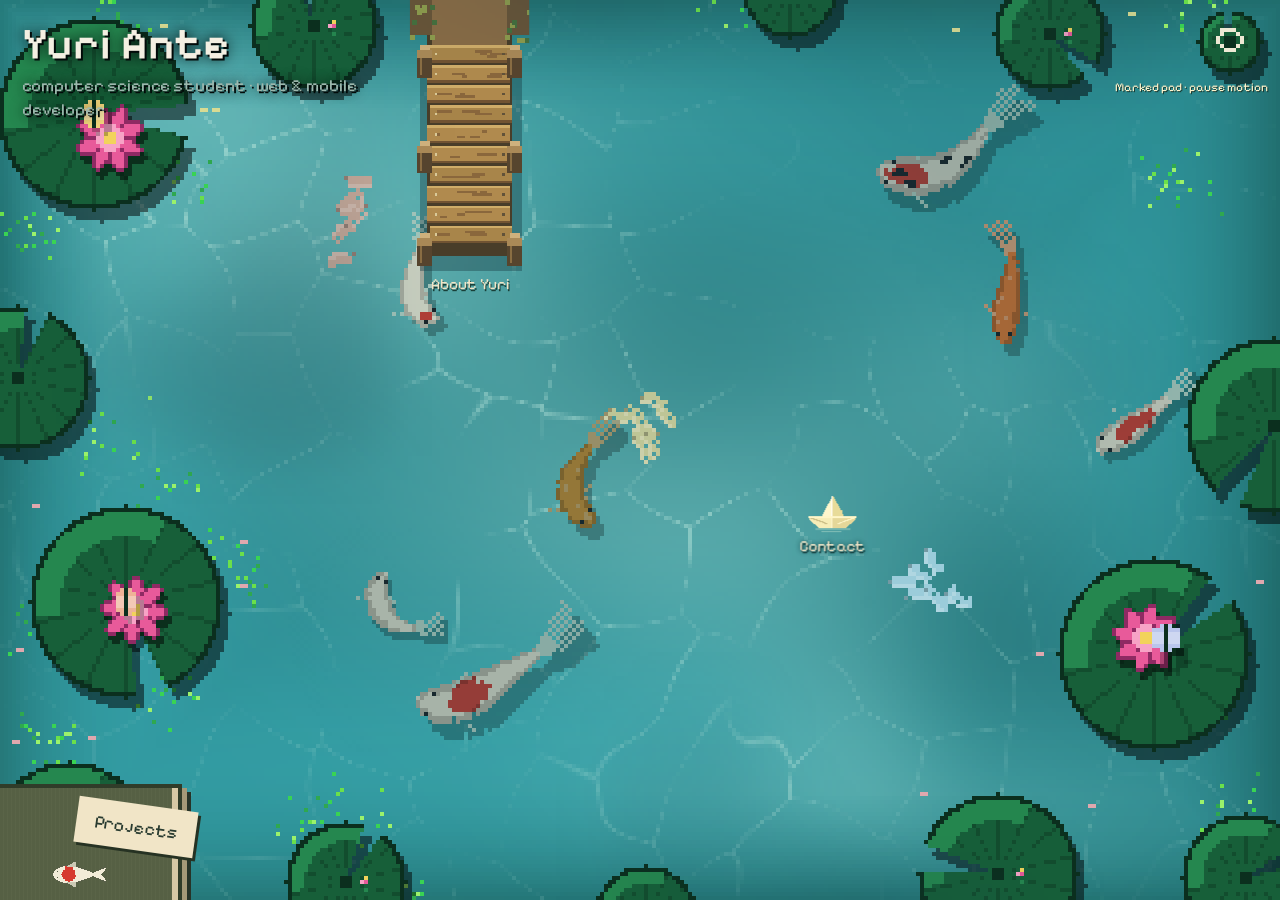
==== koi-portfolio.html @ 3d047efa "Publish koi pond portfolio with public resume" ====
<!doctype html>
<html lang="en">
  <head>
    <meta charset="utf-8" />
    <meta name="viewport" content="width=device-width, initial-scale=1, viewport-fit=cover" />
    <title>Yuri Ante · Portfolio</title>
    <link rel="preconnect" href="https://fonts.googleapis.com" />
    <link rel="preconnect" href="https://fonts.gstatic.com" crossorigin />
    <link
      href="https://fonts.googleapis.com/css2?family=Pixelify+Sans:wght@400;600&display=swap"
      rel="stylesheet"
    />
    <style>
      :root {
        --ink: #f4efe2;
        --dim: #9db8ae;
        --bg: #04100f;
        --panel: #071a19;
        --line: #2a8a78;
        --shadow: #020a09;
        --pix: "Pixelify Sans", "Courier New", monospace;
        --paper: #f1e5c7;
        --paper-edge: #bda77b;
        --paper-ink: #293b30;
        --paper-dim: #59604a;
        --paper-rule: #b6a57f;
        --wood: #67482f;
        --wood-edge: #a17a4a;
        --wood-dark: #302b20;
      }
      * {
        box-sizing: border-box;
      }
      html,
      body {
        height: 100%;
        margin: 0;
        overflow: hidden;
        background: var(--bg);
        color: var(--ink);
        font-family: var(--pix);
      }
      #pond {
        position: fixed;
        left: 0;
        top: 0;
        image-rendering: crisp-edges;
        image-rendering: pixelated;
        touch-action: manipulation;
        cursor: pointer;
      }
      .hdr {
        position: fixed;
        left: 0;
        top: 0;
        pointer-events: none;
        text-shadow:
          2px 2px 0 var(--shadow),
          0 0 14px var(--shadow);
        padding: calc(18px + env(safe-area-inset-top, 0px)) 22px 0
          calc(22px + env(safe-area-inset-left, 0px));
      }
      h1 {
        margin: 0;
        font-size: clamp(26px, 5vw, 44px);
        font-weight: 600;
        letter-spacing: 0.02em;
      }
      .hdr p {
        margin: 4px 0 0;
        color: var(--dim);
        font-size: clamp(13px, 2vw, 17px);
      }
      .hint {
        position: fixed;
        left: 0;
        right: 0;
        bottom: calc(16px + env(safe-area-inset-bottom, 0px));
        text-align: center;
        color: var(--dim);
        font-size: 15px;
        pointer-events: none;
        text-shadow: 2px 2px 0 var(--shadow);
        transition: opacity 1.2s;
      }
      .hint.done {
        opacity: 0.35;
      }
      #tip {
        position: fixed;
        z-index: 3;
        pointer-events: none;
        padding: 5px 9px;
        background: var(--panel);
        border: 2px solid var(--line);
        box-shadow: 3px 3px 0 var(--shadow);
        font-size: 14px;
        white-space: nowrap;
        opacity: 0;
        transition: opacity 0.12s;
      }
      #tip.on {
        opacity: 1;
      }
      #tip small {
        display: block;
        color: var(--dim);
        font-size: 11px;
      }
      .sr {
        position: absolute;
        width: 1px;
        height: 1px;
        overflow: hidden;
        clip: rect(0 0 0 0);
        white-space: nowrap;
        margin: 0;
        padding: 0;
      }
      @media (prefers-reduced-motion: reduce) {
        .hint,
        #tip {
          transition: none;
        }
      }
      /* Project UI stays at native resolution while the pond camera stays pixelated. */
      button,
      select,
      a {
        font: inherit;
      }
      button,
      select {
        min-height: 44px;
        border: 1px solid var(--line);
        border-radius: 0;
        background: var(--panel);
        color: var(--ink);
        padding: 10px 14px;
      }
      button {
        cursor: pointer;
      }
      button:hover {
        background: #12362e;
      }
      :focus-visible {
        outline: 3px solid #f2d35b;
        outline-offset: 4px;
      }
      [hidden] {
        display: none !important;
      }
      /* Pocket notebook: only its cover moves; the readable page remains flat. */
      .project-picker {
        position: fixed;
        inset: 0;
        z-index: 4;
        pointer-events: none;
      }
      .project-picker button,
      .pocket-sheet {
        pointer-events: auto;
      }
      .journal-trigger {
        position: absolute;
        left: -32px;
        bottom: -116px;
        width: 214px;
        height: 232px;
        transform: rotate(-8deg);
        transform-origin: bottom left;
        padding: 0;
        border: 4px solid #303c29;
        background: repeating-linear-gradient(90deg, transparent 0 3px, #d9dab008 3px 4px), #566044;
        color: var(--paper);
        box-shadow:
          inset 14px 0 #394532,
          inset -6px 0 #d6c8a5,
          5px 4px #a59978,
          9px 8px #273328;
        transition: transform 0.18s ease;
      }
      .journal-trigger:hover,
      .journal-trigger:focus-visible {
        background-color: #626d4d;
        transform: rotate(-5deg) translateY(-12px);
      }
      .cover-bookmark {
        position: absolute;
        top: 16px;
        right: -18px;
        background: var(--paper);
        color: var(--paper-ink);
        padding: 12px 18px;
        box-shadow: 3px 3px #263223;
        font-size: 18px;
        transform: rotate(8deg);
      }
      .cover-emblem {
        position: absolute;
        width: 80px;
        height: 48px;
        left: 68px;
        top: 62px;
        image-rendering: pixelated;
      }
      .cover-title {
        position: absolute;
        left: 66px;
        top: 112px;
        font-size: 14px;
        letter-spacing: 0.1em;
        text-align: left;
      }
      .pocket-sheet {
        position: absolute;
        left: 24px;
        bottom: 112px;
        width: min(410px, calc(100vw - 48px));
        max-height: calc(100dvh - 144px);
        display: flex;
        flex-direction: column;
        background: var(--paper);
        color: var(--paper-ink);
        border: 3px solid var(--paper-edge);
        box-shadow:
          4px 0 #cdbb93,
          8px 4px #514d36,
          8px 8px #020a0966;
        transform: translateY(40px);
        opacity: 0;
        transition:
          transform 0.22s ease 0.28s,
          opacity 0.18s ease 0.32s;
        perspective: 1000px;
      }
      .pocket-sheet.is-open {
        transform: translateY(0);
        opacity: 1;
        transition-delay: 0s;
      }
      .pocket-cover {
        position: absolute;
        inset: -3px;
        z-index: 2;
        pointer-events: none;
        transform-origin: left center;
        background: repeating-linear-gradient(90deg, transparent 0 3px, #d9dab008 3px 4px), #566044;
        border: 4px solid #303c29;
        box-shadow: inset 12px 0 #394532;
        transform: rotateY(0);
        opacity: 1;
        transition:
          transform 0.26s ease,
          opacity 0.2s ease;
      }
      .pocket-cover::after {
        content: "POND FIELD NOTES";
        position: absolute;
        top: 36%;
        left: 22%;
        right: 15%;
        text-align: center;
        color: var(--paper);
        font-size: 26px;
        line-height: 1.5;
      }
      .is-open .pocket-cover {
        transform: rotateY(-100deg);
        opacity: 0;
        transition-delay: 0.2s;
      }
      .notebook-page {
        display: flex;
        flex-direction: column;
        min-height: 0;
        opacity: 0;
        transition: opacity 0.12s ease;
      }
      .is-open .notebook-page {
        opacity: 1;
        transition-delay: 0.3s;
      }
      .notebook-heading {
        padding: 16px 18px 12px 28px;
        border-bottom: 1px solid var(--paper-rule);
        display: flex;
        align-items: center;
        justify-content: space-between;
        gap: 12px;
      }
      .notebook-heading h2 {
        font-size: 24px;
        font-weight: 400;
        margin: 0;
      }
      .notebook-heading small {
        display: block;
        font-size: 12px;
        color: var(--paper-dim);
        margin-bottom: 4px;
        letter-spacing: 0.08em;
      }
      .notebook-heading button {
        min-height: 44px;
        background: transparent;
        color: var(--paper-ink);
        border: 1px solid var(--paper-rule);
        padding: 8px;
        font-size: 14px;
      }
      .notebook-heading button:hover {
        background: #dfd0ac;
      }
      .notebook-entries {
        overflow: auto;
        overscroll-behavior: contain;
        min-height: 0;
        padding: 8px 14px 8px 24px;
        background:
          linear-gradient(90deg, transparent 16px, #ab7d6855 16px 17px, transparent 17px),
          repeating-linear-gradient(0deg, transparent 0 27px, #b6a57f33 27px 28px);
        scrollbar-color: var(--paper-edge) var(--paper);
      }
      .index-choice {
        display: flex;
        width: 100%;
        align-items: center;
        gap: 8px;
        min-height: 52px;
        padding: 8px 4px;
        text-align: left;
        border: 0;
        border-bottom: 1px solid #b6a57f88;
        background: transparent;
        color: var(--paper-ink);
        font-size: 17px;
      }
      .index-choice:hover,
      .index-choice[aria-current="true"] {
        background: #dfd0ac;
      }
      .pocket-sheet :focus-visible {
        outline: 3px solid #295e50;
        outline-offset: -3px;
      }
      .index-number {
        font-size: 12px;
        color: var(--paper-dim);
      }
      .index-choice canvas {
        width: 48px;
        height: 29px;
        image-rendering: pixelated;
        flex-shrink: 0;
      }
      .field-note {
        margin: 0;
        padding: 12px 18px 12px 28px;
        border-top: 1px solid var(--paper-rule);
        font-size: 13px;
        line-height: 1.4;
        color: var(--paper-dim);
      }
      .motion-control {
        position: fixed;
        z-index: 4;
        right: 28px;
        top: 24px;
        display: flex;
        align-items: center;
        gap: 10px;
        padding: 10px 12px;
        color: #fff1cf;
        border: 3px solid var(--wood-dark);
        font-size: 15px;
        background:
          repeating-linear-gradient(
            0deg,
            transparent 0 7px,
            #3b2e2428 7px 9px,
            transparent 9px 17px
          ),
          var(--wood);
        box-shadow:
          inset 0 2px var(--wood-edge),
          4px 0 var(--wood-dark),
          -4px 0 var(--wood-dark),
          0 4px var(--wood-dark);
        text-shadow: 1px 2px var(--wood-dark);
      }
      .motion-control:hover {
        background-color: #735237;
        border-color: var(--wood-edge);
      }
      .motion-control span {
        white-space: nowrap;
        flex-shrink: 0;
      }
      .motion-state {
        background: var(--paper);
        color: var(--paper-ink);
        padding: 3px 6px;
        font-size: 12px;
        text-shadow: none;
        min-width: 28px;
      }
      .water-mark {
        position: relative;
        width: 24px;
        height: 16px;
        border: 2px solid currentColor;
        clip-path: polygon(
          0 25%,
          16% 25%,
          16% 0,
          84% 0,
          84% 25%,
          100% 25%,
          100% 75%,
          84% 75%,
          84% 100%,
          16% 100%,
          16% 75%,
          0 75%
        );
      }
      .water-mark::after {
        content: "";
        position: absolute;
        inset: 4px;
        border-top: 2px solid currentColor;
      }
      .motion-control[aria-pressed="true"] .water-mark {
        height: 2px;
        border: 0;
        background: currentColor;
        clip-path: none;
      }
      body.calm .journal-trigger,
      body.calm .pocket-sheet,
      body.calm .pocket-cover,
      body.calm .notebook-page {
        transition: none;
      }
      body.calm .journal-trigger:hover,
      body.calm .journal-trigger:focus-visible {
        transform: rotate(-8deg);
      }
      .project-view {
        position: fixed;
        inset: 0;
        z-index: 5;
        pointer-events: none;
      }
      .project-view button,
      .project-view a,
      .project-card {
        pointer-events: auto;
      }
      .back-button {
        position: absolute;
        left: 24px;
        top: 24px;
        padding: 10px 18px;
        color: #fff1cf;
        border: 3px solid var(--wood-dark);
        background:
          repeating-linear-gradient(
            0deg,
            transparent 0 7px,
            #3b2e241f 7px 9px,
            transparent 9px 17px
          ),
          var(--wood);
        box-shadow:
          inset 0 2px var(--wood-edge),
          inset 0 -3px #493421,
          4px 0 var(--wood-dark),
          -4px 0 var(--wood-dark),
          0 4px var(--wood-dark);
        text-shadow: 1px 2px #30251c;
      }
      .back-button:hover {
        background-color: #735237;
        border-color: var(--wood-edge);
        box-shadow:
          inset 0 2px #c29b67,
          inset 0 -3px #493421,
          4px 0 var(--wood-dark),
          -4px 0 var(--wood-dark),
          0 4px var(--wood-dark);
      }
      .back-arrow {
        display: inline-block;
        width: 14px;
        height: 12px;
        margin-right: 10px;
        background: currentColor;
        clip-path: polygon(0 50%, 40% 0, 40% 32%, 100% 32%, 100% 68%, 40% 68%, 40% 100%);
        vertical-align: -1px;
      }
      .focus-caption {
        position: absolute;
        left: 6%;
        bottom: 20%;
        width: 36%;
        text-align: center;
        text-shadow: 2px 2px var(--shadow);
      }
      .eyebrow {
        color: var(--dim);
        font: 14px/1.5 var(--pix);
        letter-spacing: 0.08em;
        text-transform: uppercase;
        margin: 0 0 12px;
      }
      .focus-caption p {
        font-size: 20px;
        margin: 8px 0;
      }
      .project-card {
        position: absolute;
        right: 28px;
        top: 88px;
        bottom: 28px;
        width: min(480px, 46vw);
        display: flex;
        flex-direction: column;
        color: var(--paper-ink);
        background:
          repeating-linear-gradient(0deg, transparent 0 5px, #8c754c06 5px 6px), var(--paper);
        border: 0;
        box-shadow:
          4px 0 var(--paper-edge),
          -4px 0 var(--paper-edge),
          0 -4px var(--paper-edge),
          0 4px var(--paper-edge),
          8px 4px #544b36,
          4px 8px #544b36,
          10px 10px #020a0966;
        animation: reveal 0.3s ease-out;
      }
      .project-card::before {
        content: "";
        position: absolute;
        pointer-events: none;
        top: 0;
        bottom: 0;
        left: 14px;
        width: 1px;
        background: #aa806955;
      }
      .project-card::after {
        content: "";
        position: absolute;
        pointer-events: none;
        top: 20px;
        bottom: 20px;
        left: 4px;
        width: 4px;
        background: repeating-linear-gradient(
          0deg,
          transparent 0 24px,
          #9d8a653f 24px 28px,
          transparent 28px 32px
        );
      }
      .card-scroll {
        overflow: auto;
        overscroll-behavior: contain;
        padding: 24px 28px 28px 32px;
        flex: 1;
        min-height: 0;
        scrollbar-color: var(--paper-edge) var(--paper);
      }
      .journal-header {
        display: flex;
        align-items: center;
        justify-content: space-between;
        gap: 12px;
        padding-bottom: 16px;
        margin-bottom: 24px;
        border-bottom: 2px solid var(--paper-rule);
      }
      .journal-brand {
        display: flex;
        align-items: center;
        gap: 12px;
      }
      .journal-brand span {
        font-size: 14px;
        line-height: 1.2;
        letter-spacing: 0.06em;
        text-transform: uppercase;
      }
      #koi-emblem {
        width: 80px;
        height: 48px;
        image-rendering: pixelated;
        flex-shrink: 0;
      }
      .entry-tab {
        background: var(--paper-ink);
        color: var(--paper);
        padding: 8px;
        font-size: 13px;
        white-space: nowrap;
        box-shadow: 3px 3px var(--paper-edge);
      }
      .project-card .eyebrow {
        color: var(--paper-dim);
        font-size: 13px;
        letter-spacing: 0.05em;
      }
      .project-card h2 {
        font-size: clamp(28px, 3vw, 36px);
        line-height: 1.1;
        font-weight: 600;
        margin: 0 0 16px;
        overflow-wrap: anywhere;
      }
      .project-card .summary,
      .project-card dl,
      .project-card .detail,
      .project-card .project-links {
        font: 18px/1.65 var(--pix);
        font-weight: 400;
      }
      .project-card :focus-visible {
        outline: 3px solid #295e50;
        outline-offset: 3px;
      }
      .summary {
        margin: 0 0 20px;
      }
      .project-card dl {
        margin: 24px 0;
        display: grid;
        gap: 16px;
      }
      .project-card dt {
        font-size: 13px;
        letter-spacing: 0.08em;
        text-transform: uppercase;
        color: var(--paper-dim);
      }
      .project-card dd {
        margin: 3px 0 0;
      }
      .detail {
        padding-top: 20px;
        border-top: 1px solid var(--paper-rule);
        margin: 0;
      }
      .screenshot-placeholder {
        position: relative;
        aspect-ratio: 16/9;
        display: grid;
        place-content: center;
        text-align: center;
        border: 8px solid #fff8e6;
        outline: 1px solid #c6b58d;
        background: #ded5bb;
        color: var(--paper-dim);
        gap: 8px;
        padding: 16px;
        box-shadow: 3px 4px #b4a17a55;
      }
      .screenshot-placeholder span {
        font-size: 20px;
        color: var(--paper-ink);
      }
      .screenshot-placeholder small {
        font: 14px/1.5 var(--pix);
      }
      .photo-corner {
        position: absolute;
        width: 16px;
        height: 16px;
        border: 0 solid #89724c;
        pointer-events: none;
      }
      .photo-corner:nth-of-type(1) {
        top: -10px;
        left: -10px;
        border-top-width: 5px;
        border-left-width: 5px;
      }
      .photo-corner:nth-of-type(2) {
        top: -10px;
        right: -10px;
        border-top-width: 5px;
        border-right-width: 5px;
      }
      .photo-corner:nth-of-type(3) {
        bottom: -10px;
        left: -10px;
        border-bottom-width: 5px;
        border-left-width: 5px;
      }
      .photo-corner:nth-of-type(4) {
        bottom: -10px;
        right: -10px;
        border-bottom-width: 5px;
        border-right-width: 5px;
      }
      .project-links {
        display: flex;
        gap: 16px;
        margin-top: 20px;
      }
      .project-links a {
        color: var(--paper-ink);
        text-underline-offset: 4px;
      }
      .project-navigation {
        padding: 12px 20px 12px 28px;
        border-top: 1px solid var(--paper-rule);
        display: flex;
        align-items: center;
        justify-content: space-between;
        gap: 8px;
        background: #e9dab7;
      }
      .project-navigation button {
        position: relative;
        color: var(--paper-ink);
        background: transparent;
        border: 0;
        border-bottom: 2px solid var(--paper-rule);
        padding: 10px 8px;
        font-size: 16px;
      }
      .project-navigation button:hover {
        background: #dbc79d;
        border-color: var(--paper-ink);
      }
      #previous::before,
      #next::after {
        content: "";
        display: inline-block;
        border: 5px solid transparent;
        vertical-align: 0;
      }
      #previous::before {
        border-right-color: currentColor;
        margin-right: 8px;
        border-left: 0;
      }
      #next::after {
        border-left-color: currentColor;
        margin-left: 8px;
        border-right: 0;
      }
      .project-count {
        color: var(--paper-dim);
        font-size: 14px;
        white-space: nowrap;
      }
      body.project-open .hdr,
      body.project-open .hint,
      body.project-open .project-picker {
        visibility: hidden;
      }
      @keyframes reveal {
        from {
          opacity: 0;
          transform: translateY(8px);
        }
        to {
          opacity: 1;
          transform: translateY(0);
        }
      }
      body.calm .project-card {
        animation: none;
      }
      body.calm .hint,
      body.calm #tip {
        transition: none;
      }
      @media (max-width: 700px) {
        .hdr {
          padding: 20px 16px;
        }
        .hdr p {
          max-width: 230px;
          line-height: 1.4;
        }
        .journal-trigger {
          left: -32px;
          bottom: -126px;
          width: 188px;
          height: 220px;
        }
        .cover-bookmark {
          font-size: 16px;
          padding: 10px 14px;
        }
        .cover-emblem {
          left: 62px;
          top: 62px;
          width: 64px;
          height: 38px;
        }
        .pocket-sheet {
          left: 16px;
          bottom: calc(108px + env(safe-area-inset-bottom));
          width: calc(100vw - 32px);
          max-height: calc(100dvh - 184px - env(safe-area-inset-bottom));
        }
        .notebook-heading {
          padding: 12px 12px 10px 24px;
        }
        .notebook-heading h2 {
          font-size: 20px;
        }
        .notebook-heading small {
          font-size: 10px;
          letter-spacing: 0.04em;
        }
        .notebook-heading button {
          font-size: 12px;
          padding: 6px;
          white-space: nowrap;
        }
        .notebook-entries {
          padding: 6px 10px 6px 22px;
        }
        .index-choice {
          font-size: 15px;
          gap: 6px;
          min-height: 50px;
        }
        .index-choice canvas {
          width: 40px;
          height: 24px;
        }
        .field-note {
          padding: 10px 14px 10px 24px;
          font-size: 12px;
        }
        .motion-control {
          right: 16px;
          top: 106px;
          font-size: 12px;
          padding: 6px;
          gap: 6px;
          min-height: 44px;
        }
        .water-mark {
          width: 18px;
          height: 12px;
        }
        .motion-state {
          font-size: 11px;
          padding: 3px;
        }
        body.project-open .motion-control {
          top: 12px;
        }
        body.index-open .motion-control {
          top: 12px;
        }
        body.index-open .hdr {
          visibility: hidden;
        }
        .back-button {
          left: 16px;
          top: 12px;
          font-size: 14px;
          padding: 8px;
        }
        .back-arrow {
          width: 10px;
          margin-right: 6px;
        }
        .project-card {
          left: 16px;
          right: 16px;
          top: clamp(180px, 34dvh, 280px);
          bottom: 16px;
          width: auto;
        }
        .card-scroll {
          padding: 20px 20px 24px 28px;
        }
        .project-card h2 {
          font-size: 28px;
        }
        .project-card .summary,
        .project-card dl,
        .project-card .detail,
        .project-card .project-links {
          font-size: 17px;
        }
        .journal-header {
          gap: 8px;
          margin-bottom: 20px;
          padding-bottom: 12px;
        }
        .journal-brand {
          gap: 8px;
        }
        .journal-brand span {
          font-size: 12px;
        }
        #koi-emblem {
          width: 56px;
          height: 34px;
        }
        .entry-tab {
          font-size: 12px;
          padding: 6px;
        }
        .focus-caption {
          display: none;
        }
        .project-navigation {
          padding: 10px 12px 10px 20px;
        }
        .project-navigation button {
          font-size: 14px;
        }
      }
      @media (prefers-reduced-motion: reduce) {
        .project-card {
          animation: none;
        }
        .journal-trigger,
        .pocket-sheet,
        .pocket-cover,
        .notebook-page {
          transition: none;
        }
        .journal-trigger:hover,
        .journal-trigger:focus-visible {
          transform: rotate(-8deg);
        }
      }
      /* Unified journal and its bounded lily-pad switch. */
      .journal-trigger,
      .journal-trigger:hover,
      .journal-trigger:focus-visible,
      body.calm .journal-trigger:hover,
      body.calm .journal-trigger:focus-visible {
        transform: none;
      }
      .journal-trigger:hover,
      .journal-trigger:focus-visible {
        translate: 0 0;
      }
      body.book-visible .journal-trigger {
        visibility: hidden;
        translate: 0 0;
      }
      body.project-open .project-picker {
        visibility: visible;
      }
      #book {
        position: absolute;
        right: 24px;
        top: 104px;
        bottom: 24px;
        width: min(510px, 48vw);
        display: flex;
        flex-direction: column;
        pointer-events: auto;
        transform-origin: top left;
        background: var(--paper);
        color: var(--paper-ink);
        border: 3px solid var(--paper-edge);
        box-shadow:
          5px 4px #a59978,
          9px 8px #273328;
        isolation: isolate;
      }
      #book-cover {
        position: absolute;
        inset: -3px;
        z-index: 5;
        pointer-events: none;
        transform-origin: left;
        background: repeating-linear-gradient(90deg, transparent 0 3px, #d9dab008 3px 4px), #566044;
        border: 4px solid #303c29;
        box-shadow:
          inset 14px 0 #394532,
          inset -6px 0 #d6c8a5;
        backface-visibility: hidden;
      }
      #book-cover > span:last-child {
        position: absolute;
        top: 48%;
        left: 30%;
        font-size: 24px;
        letter-spacing: 0.08em;
        color: var(--paper);
      }
      #moving-emblem {
        position: absolute;
        top: 26%;
        left: 30%;
        width: 40%;
        height: auto;
        image-rendering: pixelated;
      }
      .book-heading {
        flex: 0 0 88px;
        min-height: 88px;
        padding: 12px 16px 8px 24px;
        display: flex;
        justify-content: space-between;
        align-items: center;
        gap: 12px;
        border-bottom: 1px solid var(--paper-rule);
      }
      .book-heading > div {
        min-width: 0;
      }
      .book-heading h2 {
        font-size: 24px;
        line-height: 1.1;
        margin: 0;
        overflow-wrap: anywhere;
        font-weight: 400;
      }
      .book-heading p {
        font-size: 12px;
        color: var(--paper-dim);
        margin: 0;
      }
      .book-label {
        display: flex;
        align-items: center;
        gap: 6px;
        margin-bottom: 4px;
        min-height: 20px;
      }
      #page-emblem {
        width: 32px;
        height: 20px;
        image-rendering: pixelated;
        flex-shrink: 0;
      }
      #page-leaf {
        position: absolute;
        right: 0;
        top: 90px;
        bottom: 86px;
        width: 40px;
        background: linear-gradient(90deg, #e9dab7, #fff8e6);
        opacity: 0;
        pointer-events: none;
        transform-origin: right;
        z-index: 2;
      }
      #book button {
        color: var(--paper-ink);
        background: transparent;
        border-color: var(--paper-rule);
      }
      #book button:hover {
        background: #dfd0ac;
      }
      #book button:disabled {
        opacity: 0.4;
        cursor: default;
      }
      #book :focus-visible {
        outline: 3px solid #295e50;
        outline-offset: -3px;
      }
      #close-journal {
        font-size: 13px;
        padding: 6px;
        flex-shrink: 0;
        max-width: 76px;
      }
      #page-body,
      #measure-page {
        font: 18px/1.5 var(--pix);
        padding: 12px 20px 0 24px;
        overflow: hidden;
        background:
          linear-gradient(90deg, transparent 14px, #ab7d6855 14px 15px, transparent 15px),
          repeating-linear-gradient(0deg, transparent 0 26px, #b6a57f22 26px 27px);
      }
      #page-body {
        flex: 1;
        min-height: 0;
      }
      #measure-page {
        position: absolute;
        visibility: hidden;
        pointer-events: none;
        left: 0;
        top: 0;
        box-sizing: border-box;
      }
      .page-paragraph {
        margin: 0 0 12px;
        overflow-wrap: anywhere;
      }
      .page-photo {
        margin: 0 0 12px;
        border: 6px solid #fff8e6;
        outline: 1px solid var(--paper-edge);
        display: flex;
        flex-direction: column;
        align-items: center;
        justify-content: center;
        gap: 6px;
        text-align: center;
        background: #ded5bb;
        font-size: 17px;
      }
      /* Screenshots retain their original aspect ratio and smooth image rendering. */
      .page-photo {
        position: relative;
        padding: 8px;
      }
      .page-photo::before,
      .page-photo::after {
        content: "";
        position: absolute;
        width: 14px;
        height: 14px;
        border: solid #bca779;
        pointer-events: none;
      }
      .page-photo::before {
        left: -6px;
        top: -6px;
        border-width: 4px 0 0 4px;
      }
      .page-photo::after {
        right: -6px;
        bottom: -6px;
        border-width: 0 4px 4px 0;
      }
      .page-photo img {
        display: block;
        width: 100%;
        height: auto;
        image-rendering: auto;
      }
      .page-photo p {
        margin: 4px 0;
        font-size: 16px;
      }
      #page-body > .paper-link {
        margin-bottom: 14px;
      }
      .page-photo small {
        font-size: 13px;
      }
      #page-body .index-choice,
      #measure-page .index-choice {
        font-size: 17px;
        min-height: 48px;
        margin: 0;
        padding: 6px 0;
        line-height: 1.25;
      }
      .book-footer {
        flex-shrink: 0;
        padding: 6px 14px 8px 22px;
        border-top: 1px solid var(--paper-rule);
        background: #e9dab7;
        font-size: 13px;
      }
      .book-tools {
        display: flex;
        align-items: center;
        justify-content: space-between;
      }
      .book-footer nav {
        display: flex;
        justify-content: space-between;
        gap: 8px;
      }
      .book-footer button {
        font-size: 14px;
        padding: 6px 8px;
        min-height: 44px;
        border: 0;
      }
      .book-tools button {
        min-height: 32px;
      }
      .motion-control {
        width: 146px;
        height: 78px;
        right: 24px;
        top: 12px;
        border: 0;
        box-shadow: none;
        background: none !important;
        text-shadow: none;
        color: #fff4d4;
        display: flex;
        flex-wrap: wrap;
        align-content: center;
        justify-content: center;
        gap: 4px 8px;
        animation: pad-drift 12s ease-in-out infinite;
        isolation: isolate;
      }
      .motion-control::before {
        content: "";
        position: absolute;
        inset: 0;
        z-index: -1;
        background:
          repeating-conic-gradient(
            from 10deg at 50% 60%,
            #23472d 0deg 2deg,
            transparent 2deg 48deg
          ),
          #386344;
        box-shadow: inset 0 -8px #203f29;
        clip-path: polygon(
          8% 20%,
          22% 8%,
          44% 0,
          70% 5%,
          86% 18%,
          65% 44%,
          96% 33%,
          100% 58%,
          89% 82%,
          64% 100%,
          30% 94%,
          8% 75%,
          0 48%
        );
      }
      .motion-control:hover::before {
        background-color: #416e4b;
      }
      .motion-control:hover,
      .motion-control:focus-within,
      .motion-control:active,
      .motion-control.held {
        animation-play-state: paused;
      }
      .motion-control .water-mark {
        display: none;
      }
      .motion-state {
        background: #f1e5c7;
      }
      @keyframes pad-drift {
        0%,
        100% {
          transform: translate(0, 0) rotate(-2deg);
        }
        50% {
          transform: translate(-6px, 4px) rotate(2deg);
        }
      }
      body.calm .motion-control {
        animation: none;
      }
      @media (max-width: 700px) {
        #book {
          left: 16px;
          right: 16px;
          top: 148px;
          bottom: max(16px, env(safe-area-inset-bottom));
          width: auto;
        }
        .book-heading {
          padding: 8px 10px 8px 20px;
          flex-basis: 88px;
        }
        .book-heading h2 {
          font-size: 23px;
        }
        #page-body,
        #measure-page {
          font-size: 17px;
          padding: 8px 14px 0 20px;
        }
        .book-footer {
          padding: 4px 10px 6px 16px;
        }
        .book-footer button {
          font-size: 13px;
        }
        .motion-control,
        body.project-open .motion-control {
          top: 8px;
          right: 14px;
          width: 132px;
          height: 70px;
        }
        .hdr p {
          max-width: 150px;
        }
        body.book-visible .hdr {
          visibility: hidden;
        }
        @keyframes pad-drift {
          0%,
          100% {
            transform: translate(0, 0);
          }
          50% {
            transform: translate(-3px, 2px);
          }
        }
      }
      @media (max-height: 480px) {
        #book {
          top: 84px;
          bottom: 12px;
          width: min(460px, 58vw);
          left: auto;
          right: 16px;
        }
        .book-heading {
          flex-basis: 66px;
          min-height: 66px;
        }
        .book-heading h2 {
          font-size: 20px;
        }
        .book-footer {
          display: flex;
          align-items: center;
          justify-content: space-between;
          gap: 6px;
          padding: 2px 8px;
        }
        .book-tools {
          gap: 8px;
        }
        .book-footer nav {
          gap: 4px;
        }
        .book-footer button {
          font-size: 12px;
          padding: 4px;
        }
        .book-footer #page-count {
          font-size: 11px;
        }
        #page-body,
        #measure-page {
          padding-top: 4px;
        }
      }
      @media (prefers-reduced-motion: reduce) {
        .motion-control {
          animation: none;
        }
        .journal-trigger:hover,
        .journal-trigger:focus-visible {
          translate: none;
        }
      }
      body.calm .journal-trigger:hover,
      body.calm .journal-trigger:focus-visible {
        translate: none;
      }
      /* Accessible hit target aligned to the canvas pad, with no separate artwork. */
      #page-body {
        overflow-y: auto;
        overscroll-behavior: contain;
        scrollbar-color: #8d9672 #efe3c6;
        padding-bottom: 18px;
      }
      #motion.motion-control,
      body.project-open #motion {
        position: fixed;
        right: auto;
        bottom: auto;
        min-width: 44px;
        min-height: 44px;
        margin: 0;
        padding: 0;
        background: transparent !important;
        border: 0;
        border-radius: 50%;
        box-shadow: none;
        animation: none;
        transform: none;
        z-index: 30;
        overflow: visible;
      }
      #motion::before,
      #motion::after {
        display: none;
      }
      #motion:focus-visible {
        outline: 3px solid #fff3cb;
        outline-offset: 3px;
        box-shadow: 0 0 0 6px #284f3b;
      }
      #motion .pad-label {
        position: absolute;
        right: 0;
        top: 100%;
        white-space: nowrap;
        background: #efe3c6;
        color: #273c2e;
        font: 16px/1.4 var(--pix);
        padding: 3px 7px;
        border: 2px solid #57694b;
        opacity: 0;
        pointer-events: none;
      }
      #motion:hover .pad-label,
      #motion:focus-visible .pad-label {
        opacity: 1;
      }
      #pad-hint {
        position: fixed;
        right: 12px;
        top: 80px;
        font: 12px/1.3 var(--pix);
        color: #fff3cb;
        text-shadow: 1px 1px #183a32;
        pointer-events: none;
        z-index: 5;
      }
      body.book-visible #pad-hint {
        visibility: hidden;
      }
      @media (max-width: 700px) {
        #pad-hint {
          top: 114px;
          font-size: 11px;
        }
      }
      /* Garden objects remain in the foreground; their semantic targets move with them. */
      .garden-object {
        position: fixed;
        z-index: 3;
        padding: 0;
        border: 0;
        background: transparent !important;
        box-shadow: none;
        color: var(--paper);
        text-shadow: 1px 2px #243d34;
      }
      .garden-object:focus-visible {
        outline: 3px solid #fff0ab;
        outline-offset: 5px;
      }
      #about-dock {
        left: 0;
        top: 42%;
        width: 142px;
        height: 104px;
        background: repeating-linear-gradient(0deg, #865d38 0 15px, #493e2c 15px 18px) !important;
        border: 4px solid #483e2b;
        border-left: 0;
        box-shadow: 5px 6px #173e3f88;
      }
      #about-dock::before {
        content: "";
        position: absolute;
        inset: 7px 12px;
        background: repeating-linear-gradient(
          0deg,
          transparent 0 7px,
          #d1ac6922 7px 9px,
          transparent 9px 18px
        );
        border-left: 4px solid #b18e5b;
        border-right: 4px solid #b18e5b;
        pointer-events: none;
      }
      .dock-name {
        position: relative;
        display: block;
        background: #4b4630;
        border: 2px solid #baa471;
        padding: 6px;
        font-size: 18px;
        margin: 0 8px;
      }
      #about-dock:hover .dock-name,
      #about-dock:focus-visible .dock-name {
        background: #666244;
        border-color: #f1d6a0;
      }
      .dock-ribbon {
        position: absolute;
        right: 11px;
        top: -18px;
        width: 10px;
        height: 29px;
        background: #c99d8b;
        clip-path: polygon(0 0, 100% 0, 100% 100%, 50% 80%, 0 100%);
        transform-origin: top;
        animation: ribbon-breeze 5s ease-in-out infinite;
      }
      #about-dock:hover .dock-ribbon,
      #about-dock:focus-visible .dock-ribbon {
        translate: 0 -3px;
      }
      #contact-boat {
        right: 20%;
        bottom: 92px;
        width: 114px;
        height: 88px;
        animation: boat-drift 13s ease-in-out infinite;
      }
      #contact-boat canvas {
        width: 112px;
        height: 64px;
        image-rendering: pixelated;
        display: block;
      }
      .boat-label {
        display: block;
        font-size: 18px;
        margin-top: -3px;
        text-shadow:
          1px 2px #123f40,
          0 0 5px #123f40;
      }
      #contact-boat:hover,
      #contact-boat:focus-within,
      #contact-boat.held {
        animation-play-state: paused;
      }
      body.book-visible .garden-object {
        visibility: hidden;
      }
      @keyframes boat-drift {
        0%,
        100% {
          transform: translate(0, 0) rotate(-2deg);
        }
        50% {
          transform: translate(-8px, -5px) rotate(2deg);
        }
      }
      @keyframes ribbon-breeze {
        0%,
        100% {
          transform: rotate(-8deg);
        }
        50% {
          transform: rotate(9deg);
        }
      }

      #book {
        bottom: max(76px, calc(64px + env(safe-area-inset-bottom)));
      }
      .journal-trigger {
        bottom: -76px;
      }
      .personal-heading {
        font-size: 21px;
        font-weight: 400;
        margin: 24px 0 8px;
        border-bottom: 1px solid var(--paper-rule);
      }
      .personal-meta {
        color: #59604a;
        font-size: 16px;
        margin: 0 0 12px;
      }
      .contact-links {
        display: flex;
        flex-wrap: wrap;
        gap: 12px;
        margin: 20px 0;
      }
      .paper-link {
        display: inline-flex;
        align-items: center;
        min-height: 44px;
        padding: 9px 12px;
        background: #e4d4ad;
        border: 2px solid #a99a72;
        color: #24493c;
        text-decoration: underline;
        text-underline-offset: 3px;
        overflow-wrap: anywhere;
      }
      .resume-note {
        padding: 12px;
        border: 1px solid var(--paper-edge);
        background: #f8edcf;
        margin: 20px 0;
      }
      .resume-note summary {
        cursor: pointer;
        min-height: 44px;
        display: flex;
        align-items: center;
        gap: 12px;
        list-style: none;
      }
      .resume-note summary::before {
        content: "";
        width: 35px;
        height: 24px;
        background: #ddd0aa;
        border: 3px solid #ad9768;
        box-shadow:
          inset 5px 0 #faf1d7,
          inset -5px 0 #faf1d7;
        flex-shrink: 0;
      }
      .resume-note[open] summary::before {
        animation: unroll 0.24s ease-out;
      }
      @keyframes unroll {
        from {
          scale: 0.55 1;
        }
        to {
          scale: 1 1;
        }
      }
      body.calm .garden-object,
      body.calm .dock-ribbon {
        animation-play-state: paused;
      }
      body.calm .resume-note[open] summary::before {
        animation: none;
      }
      @media (max-width: 700px) {
        #about-dock {
          width: 102px;
          height: 82px;
          top: 36%;
        }
        .dock-name {
          font-size: 16px;
          margin: 0 4px;
          padding: 6px 2px;
        }
        #contact-boat {
          right: 20px;
          bottom: 170px;
          width: 98px;
          height: 78px;
        }
        #contact-boat canvas {
          width: 98px;
          height: 56px;
        }
        .boat-label {
          font-size: 17px;
        }
        .journal-trigger {
          bottom: -80px;
        }
        #book {
          bottom: 76px;
        }
      }
      @media (max-height: 480px) {
        #about-dock {
          top: 38%;
          width: 100px;
          height: 70px;
        }
        #contact-boat {
          bottom: 75px;
        }
        #book {
          bottom: 70px;
        }
      }
      @media (prefers-reduced-motion: reduce) {
        .garden-object,
        .dock-ribbon {
          animation-play-state: paused !important;
        }
        .resume-note[open] summary::before {
          animation: none !important;
        }
      }

      .envelope-note {
        width: 68px;
        height: 40px;
        border: 3px solid #ad9d7b;
        background: #e4d4b1;
        position: relative;
        margin: 25px 0 20px;
        box-shadow: 3px 3px #cabd97;
      }
      .envelope-note::before {
        content: "";
        position: absolute;
        left: -3px;
        right: -3px;
        top: -27px;
        height: 28px;
        background: #f8edcf;
        clip-path: polygon(0 100%, 50% 0, 100% 100%);
        transform-origin: bottom;
        animation: envelope-open 0.3s ease-out;
      }
      .envelope-note::after {
        content: "";
        position: absolute;
        inset: 8px 15px 0;
        background: repeating-linear-gradient(0deg, #f7ecd0 0 5px, #b4b291 5px 6px);
      }
      @keyframes envelope-open {
        from {
          transform: scaleY(-1);
        }
        to {
          transform: scaleY(1);
        }
      }
      body.calm .envelope-note::before {
        animation: none;
      }
      @media (prefers-reduced-motion: reduce) {
        .envelope-note::before {
          animation: none;
        }
      }
      /* Shore dock and its independent reading board. */
      .hdr {
        max-width: 30vw;
      }
      .hdr p {
        line-height: 1.4;
      }
      #about-dock {
        left: 32%;
        top: 0;
        width: 96px;
        height: 216px;
        border: 0;
        background: transparent !important;
        box-shadow: none;
      }
      #about-dock::before {
        display: none;
      }
      #dock-art {
        width: 100%;
        height: 100%;
        image-rendering: pixelated;
        display: block;
      }
      #about-dock .dock-name {
        position: absolute;
        left: 50%;
        top: 100%;
        bottom: auto;
        transform: translateX(-50%);
        white-space: nowrap;
        margin: 0;
        padding: 4px 6px;
        border: 0;
        background: transparent;
        font-size: 17px;
        text-shadow: 1px 2px #183f38;
      }
      #about-dock:hover .dock-name,
      #about-dock:focus-visible .dock-name {
        background: transparent;
        color: #fff4be;
      }
      body.book-visible #about-dock {
        visibility: visible;
      }
      #contact-boat {
        left: 0;
        top: 0;
        right: auto !important;
        bottom: auto !important;
        width: 84px;
        height: 82px;
        animation: none !important;
        transform: none;
        will-change: transform;
        transition: none;
      }
      #contact-boat canvas {
        width: 84px;
        height: 66px;
      }
      .boat-label {
        margin-top: -1px;
      }
      body.book-visible #contact-boat {
        visibility: visible;
      }
      #contact-boat[hidden] {
        display: none !important;
      }
      #about-board {
        position: fixed;
        left: calc(32% + 104px);
        right: 24px;
        top: 124px;
        bottom: max(76px, calc(64px + env(safe-area-inset-bottom)));
        z-index: 5;
        display: flex;
        flex-direction: column;
        background: var(--paper);
        color: var(--paper-ink);
        border: 9px solid #795934;
        box-shadow:
          inset 0 0 0 2px #c4ad75,
          4px 5px #34483aaa;
        isolation: isolate;
      }
      #about-board::before {
        content: "";
        position: absolute;
        left: -25px;
        top: 21px;
        width: 18px;
        height: 12px;
        background: #946f43;
        border-block: 3px solid #533f29;
        z-index: -1;
        transform-origin: left;
      }
      #about-board.opening::before {
        animation: board-brace 0.3s ease-out;
      }
      @keyframes board-brace {
        from {
          transform: scaleX(0);
        }
        to {
          transform: scaleX(1);
        }
      }
      #about-board header {
        display: flex;
        align-items: center;
        justify-content: space-between;
        gap: 12px;
        padding: 12px 18px;
        border-bottom: 1px solid #b5a177;
        flex-shrink: 0;
      }
      #about-board header p {
        margin: 0 0 4px;
        font-size: 13px;
        color: #64704e;
      }
      #about-board h2 {
        margin: 0;
        font-size: 28px;
        font-weight: 400;
      }
      #about-back {
        background: #665036;
        border: 2px solid #aa9060;
        color: #fff1d1;
        font-size: 15px;
        min-height: 44px;
        padding: 8px;
      }
      #about-content {
        font: 18px/1.5 var(--pix);
        overflow-y: auto;
        overscroll-behavior: contain;
        padding: 18px;
        min-height: 0;
        flex: 1;
        scrollbar-color: #8d9672 #efe3c6;
      }
      #about-board footer {
        display: flex;
        align-items: center;
        gap: 14px;
        padding: 10px 18px;
        border-top: 1px solid #b5a177;
        flex-shrink: 0;
      }
      .resume-roll {
        width: 35px;
        height: 24px;
        background: #e0cf9f;
        border: 3px solid #ad9768;
        box-shadow:
          inset 5px 0 #faf1d7,
          inset -5px 0 #faf1d7;
      }
      #about-board :focus-visible {
        outline: 3px solid #285f51;
        outline-offset: 2px;
      }
      body.about-open .hdr {
        visibility: hidden;
      }
      body.about-open #about-dock {
        filter: brightness(1.1);
      }
      @media (max-width: 700px) {
        .hdr {
          max-width: 145px;
          padding-left: 14px;
        }
        .hdr h1 {
          max-width: 120px;
          font-size: 27px;
        }
        .hdr p {
          max-width: 125px;
          font-size: 12px;
        }
        #about-dock {
          left: 46%;
          width: 72px;
          height: 162px;
        }
        #about-dock .dock-name {
          font-size: 14px;
          bottom: auto;
          left: 50%;
          padding: 2px;
        }
        #contact-boat {
          width: 64px;
          height: 66px;
        }
        #contact-boat canvas {
          width: 64px;
          height: 50px;
        }
        #about-board {
          left: 16px;
          right: 16px;
          top: 182px;
          bottom: 76px;
          border-width: 6px;
        }
        #about-board::before {
          left: 56%;
          top: -28px;
          width: 10px;
          height: 23px;
          border: 0;
        }
        #about-board header {
          padding: 8px 10px;
        }
        #about-board h2 {
          font-size: 24px;
        }
        #about-content {
          font-size: 17px;
          padding: 12px;
        }
        #about-board footer {
          padding: 7px 10px;
        }
        #about-back {
          max-width: 86px;
          font-size: 14px;
        }
      }
      @media (max-height: 480px) {
        #about-dock {
          width: 64px;
          height: 144px;
          left: 30%;
        }
        .hdr {
          max-width: 28%;
        }
        #about-board {
          left: calc(30% + 74px);
          right: 16px;
          top: 88px;
          bottom: 70px;
        }
        #about-content {
          padding: 10px;
        }
        #about-board header {
          padding: 6px 10px;
        }
        #about-board h2 {
          font-size: 22px;
        }
        #about-board footer {
          padding: 4px 10px;
        }
      }
      @media (prefers-reduced-motion: reduce) {
        #about-board.opening::before {
          animation: none;
        }
      }
      body.calm #about-board.opening::before {
        animation: none;
      }
      @media (max-width: 700px) {
        #pad-hint {
          top: 86px;
          right: 12px;
          width: 85px;
          text-align: right;
          font-size: 11px;
        }
      }
      /* Object artwork follows the same PXS * U scale as the koi and lily pads.
   Accessible targets and labels have independent readable CSS-pixel minimums. */
      #about-dock {
        left: 0;
        top: 0;
        width: var(--dock-width);
        height: var(--dock-height);
        transition: none;
        will-change: transform;
      }
      #about-dock .dock-name {
        font-size: var(--object-label-size);
      }
      #contact-boat {
        width: var(--boat-hit-width);
        height: var(--boat-hit-height);
        min-width: 44px;
        min-height: 44px;
      }
      #contact-boat canvas {
        position: absolute;
        left: 50%;
        top: 50%;
        transform: translate(-50%, -50%);
        width: var(--boat-art-width);
        height: var(--boat-art-height);
      }
      #contact-boat .boat-label {
        position: absolute;
        left: 50%;
        top: calc(50% + var(--boat-art-height) / 2 + 3px);
        transform: translateX(-50%);
        font-size: var(--object-label-size);
        line-height: 1.2;
        white-space: nowrap;
        margin: 0;
      }
      #book {
        bottom: max(20px, env(safe-area-inset-bottom));
      }
      #about-board {
        left: var(--board-left);
        top: var(--board-top);
        bottom: max(20px, env(safe-area-inset-bottom));
        max-width: 760px;
      }
      .journal-trigger {
        bottom: -116px;
      }
      @media (max-width: 700px) {
        #about-board {
          left: 16px;
          right: 16px;
        }
        #about-board::before {
          left: var(--board-brace-left);
        }
        .journal-trigger {
          bottom: -126px;
        }
        #book,
        #about-board {
          bottom: max(16px, env(safe-area-inset-bottom));
        }
      }
    </style>
  </head>
  <body>
    <canvas
      id="pond"
      role="img"
      aria-label="Interactive pixel-art koi pond. Click a koi to view its project, or click water to startle nearby fish and draw the koi back. Use the project picker for keyboard access."
    ></canvas>
    <header class="hdr"><h1 id="nm"></h1><p id="tg"></p></header>
    <div id="tip" role="status"></div>
    <button
      class="motion-control"
      id="motion"
      type="button"
      aria-pressed="false"
      aria-label="Still water — reduce motion"
      aria-describedby="pad-hint"
      ><span class="pad-label">Still water: <span id="motion-state">Off</span></span></button
    >
    <span id="pad-hint">Marked pad · pause motion</span>
    <button
      id="about-dock"
      class="garden-object"
      type="button"
      aria-label="About Yuri"
      aria-controls="about-board"
      aria-expanded="false"
      ><canvas id="dock-art" width="48" height="108" aria-hidden="true"></canvas
      ><span class="dock-name">About Yuri</span></button
    >
    <section id="about-board" aria-labelledby="about-title" hidden inert
      ><header
        ><div><p>Notes from the dock</p><h2 id="about-title" tabindex="-1">About Yuri</h2></div
        ><button id="about-back" type="button">Back to pond</button></header
      ><div id="about-content" tabindex="0" role="region" aria-label="About Yuri information"></div
      ><footer
        ><span class="resume-roll" aria-hidden="true"></span
        ><a class="paper-link" href="assets/yuri-ante-resume-public.pdf" download="Yuri-Ante-Resume-Public.pdf"
          >Download résumé</a
        ></footer
      ></section
    >
    <button
      id="contact-boat"
      class="garden-object"
      type="button"
      aria-label="Contact Yuri"
      aria-controls="book"
      ><canvas id="boat-art" width="56" height="44" aria-hidden="true"></canvas
      ><span class="boat-label">Contact</span></button
    >
    <div class="project-picker" id="picker">
      <button
        class="journal-trigger"
        id="index-toggle"
        type="button"
        aria-expanded="false"
        aria-controls="book"
        aria-label="Open project journal"
        ><span class="cover-bookmark">Projects</span
        ><canvas
          class="cover-emblem"
          id="cover-emblem"
          width="80"
          height="48"
          aria-hidden="true"
        ></canvas
        ><span class="cover-title" aria-hidden="true">POND<br />FIELD NOTES</span></button
      >
      <section id="book" aria-labelledby="page-title" hidden inert>
        <div id="book-cover" aria-hidden="true"
          ><span class="cover-bookmark">Projects</span
          ><canvas id="moving-emblem" width="80" height="48"></canvas
          ><span>POND<br />FIELD NOTES</span></div
        >
        <header class="book-heading"
          ><div
            ><div class="book-label"
              ><canvas id="page-emblem" width="80" height="48" aria-hidden="true"></canvas
              ><p id="page-kicker"></p></div
            ><h2 id="page-title" tabindex="-1"></h2></div
          ><button id="close-journal" type="button">Close journal</button></header
        >
        <div id="page-body" tabindex="0" role="region" aria-label="Journal content"></div>
        <div id="page-leaf" aria-hidden="true"></div>
        <footer class="book-footer"
          ><div class="book-tools"
            ><button id="contents" type="button">Contents</button
            ><span id="page-count" aria-live="off"></span></div
          ><nav aria-label="Journal pages"
            ><button id="previous" type="button">Previous project</button
            ><button id="next" type="button">Next project</button></nav
          ></footer
        >
      </section>
    </div>
    <p class="sr" id="hint"
      >Choose a koi to open its story. Tap water: nearby fish scatter, then koi return.</p
    >
    <div id="announcement" class="sr" role="status" aria-live="polite"></div>
    <noscript>This portfolio is an interactive pond and needs JavaScript.</noscript>
    <script>
      "use strict";
      /* Original code. Techniques credited: boids flocking (Reynolds / Shiffman, as in trykhov/FishPond), follow-the-leader
   fish chain, height-field water (as in P0RTSIDE/Ripple). Look inspired by the Nagomi pond; no code or art copied. */

      /* ===== 1. CONFIG: edit me ===== */
      const CONFIG = {
        name: "Yuri Ante",
        tagline: "computer science student · web & mobile developer", // Introductory text displayed above the pond
        pxTarget: 340, // art pixels across a desktop screen (higher = finer pixels)
        koiSpeed: 1, // global swim speed
        restless: 1, // 0.5 = calm and glidey ... 2 = skittish, darting koi
        waveHz: 40, // water simulation steps per second
        waveDamp: 0.986, // lower = ripples die faster
        cameraZoom: 1.7, // moderate pond magnification; fish and scenery share the same scale
        cameraDuration: 700, // milliseconds, also used to settle a selected koi
        focusGlide: 3, // gentle movement radius, in art pixels
      };
      // One koi per project (taken from the resume). kind: kohaku | sanke | ogon | shiro | tancho | beni
      // koiScale: editorial prominence multiplier (0.9 practice, 1 standard, 1.3 featured).
      // Seeded proportions remain independent; notebook emblems do not use this value.
      const PROJECTS = [
        {
          name: "Flutter Learning App",
          tools: "Dart · Flutter",
          kind: "kohaku",
          seed: 11,
          koiScale: 1.3,
        },
        {
          name: "Sales Automations",
          tools: "n8n · HubSpot API",
          kind: "sanke",
          seed: 23,
          koiScale: 1.3,
        },
        {
          name: "Calculator",
          tools: "JavaScript · DOM",
          kind: "ogon",
          seed: 5,
          koiScale: 0.9,
        },
        {
          name: "Etch-a-Sketch",
          tools: "JavaScript · DOM",
          kind: "shiro",
          seed: 41,
          koiScale: 0.9,
        },
        {
          name: "Rock-Paper-Scissors",
          tools: "JavaScript",
          kind: "tancho",
          seed: 7,
          koiScale: 0.9,
        },
        {
          name: "Blendgo — Landing Page",
          tools: "HTML · CSS Flexbox",
          kind: "kohaku",
          seed: 64,
          koiScale: 0.9,
        },
        {
          name: "Recipe Browser",
          tools: "Semantic HTML",
          kind: "beni",
          seed: 3,
          koiScale: 0.9,
        },
      ];
      // Resume-grounded descriptions. Add live/code URLs only when real links are supplied.
      // Résumé and supplied screenshots establish implementation claims; lessons provide learning context.
      const PROJECT_DETAILS = [
        {
          category: "Internship work · VDart",
          role: "Strategy Enablement Analyst Intern · UI design and front-end development",
          summary:
            "An educational and lifestyle app intended to help children in India learn practical life skills and build lasting habits.",
          sections: [
            [
              "Purpose",
              "The product was planned to give children opportunities to develop everyday skills alongside habits they could carry into later life.",
            ],
            [
              "My contribution",
              "As part of the VDart development team, I helped design and plan the UI and built the front end in Dart and Flutter.",
            ],
            [
              "Delivered work",
              "I delivered four core modules: a login system, calendar, progress tracker, and course-path content pages. These are development deliverables; the educational benefits describe the intended purpose, not measured learning outcomes or a confirmed launch.",
            ],
          ],
        },
        {
          category: "Internship work · VDart",
          role: "Strategy Enablement Analyst Intern · Automation development and testing",
          tools: "n8n · HubSpot API · Google Sheets",
          summary:
            "Sales automation work supporting prospect discovery, outreach, and less repetitive CRM work.",
          sections: [
            [
              "Problem and workflow",
              "VDart needed a better way to identify suitable potential customers. The team’s workflow used an AI agent to examine search results, keywords, and public information for prospect discovery, followed by automated email outreach.",
            ],
            [
              "My contribution",
              "I designed and tested pipelines integrating n8n, the HubSpot API, and Google Sheets. I also co-developed an AI-driven Sales Manager for redundant CRM and pipeline tasks; this was collaborative internship work.",
            ],
            [
              "Documented results",
              "The automated pipelines reduced sales process time by 20–60 hours per month. Separately, the AI-driven Sales Manager cut manual workflow time by 4–6 hours per week for individual sales representatives. These résumé results refer to those respective workflows, not a measured increase in customers or outreach conversions.",
            ],
          ],
        },
        {
          summary:
            "An on-screen calculator combining numerical operations with a clear, button-driven interface.",
          image: "assets/projects/calculator.png",
          alt: "Dark calculator interface with a large number display, digit keys, arithmetic operators, clear, backspace, decimal and sign controls.",
          caption: "Calculator — supplied interface screenshot.",
          sections: [
            [
              "The interface",
              "A dark display separates the current value from the operation above it. Rounded digit and operator buttons form the main keypad, with visible clear, backspace, decimal, and sign controls.",
            ],
            [
              "Development focus",
              "I built the calculator with HTML, CSS, and JavaScript. The exercise connects input handling, numerical operations, and displayed state; my résumé also records work on numerical edge cases.",
            ],
          ],
          lesson: "calculator",
          category: "Practice project · The Odin Project · Summer 2026",
          role: "Developer · learning project",
          tools: "HTML · CSS · JavaScript · DOM",
        },
        {
          summary:
            "A browser drawing exercise that turns a grid of small cells into a sketch surface.",
          image: "assets/projects/etch-a-sketch.png",
          alt: "Etch-a-Sketch square grid with black cells forming a drawing and a Custom Size button above it.",
          caption: "Etch-a-Sketch — grid drawing and Custom Size control.",
          sections: [
            [
              "The interface",
              "The drawing area uses a dense square grid, with darkened cells forming a pixel-like sketch. A Custom Size control sits above the canvas-like surface.",
            ],
            [
              "Development focus",
              "I built the interactive grid using JavaScript DOM manipulation, HTML, and CSS. The exercise develops understanding of generated elements, user interaction, and styling individual cells as part of a larger layout.",
            ],
          ],
          lesson: "etch-a-sketch",
          category: "Practice project · The Odin Project · Summer 2026",
          role: "Developer · learning project",
          tools: "HTML · CSS · JavaScript · DOM",
        },
        {
          summary:
            "A browser-based Rock-Paper-Scissors game with direct choices and visible round feedback.",
          image: "assets/projects/rock-paper-scissors.png",
          alt: "Rock-Paper-Scissors game with three large choice buttons and text showing the human choice, computer choice, and winner.",
          caption: "Rock-Paper-Scissors — choices and round result.",
          sections: [
            [
              "The interface",
              "Three large buttons let the player choose rock, paper, or scissors. Text below them reports the human choice, computer choice, and winner for the round.",
            ],
            [
              "Development focus",
              "I implemented the game logic and win-condition tracking using JavaScript, HTML, and CSS. This practice connects conditional logic with user input and understandable feedback in the page.",
            ],
          ],
          lesson: "rock-paper-scissors",
          category: "Practice project · The Odin Project · Summer 2026",
          role: "Developer · learning project",
          tools: "HTML · CSS · JavaScript",
        },
        {
          summary:
            "Blendgo is a practice landing page exploring visual hierarchy and responsive layout with CSS Flexbox.",
          image: "assets/projects/blendgo.png",
          alt: "Blendgo landing page with a dark hero, Home About and Contact Us navigation, a large headline, Sign up button, and laptop photograph.",
          caption: "Blendgo — Landing Page hero and navigation.",
          sections: [
            [
              "The interface",
              "The hero pairs a large headline and sign-up button with a laptop photograph. A simple navigation row and generous spacing establish the page hierarchy. The screenshot includes sample copy; this is a layout exercise, not a commercial service.",
            ],
            [
              "Development focus",
              "I built the page structure with HTML and CSS Flexbox, creating a responsive layout that adapts across screen sizes. The exercise focuses on alignment, spacing, typography, and arranging related content.",
            ],
          ],
          lesson: "landing-page",
          category: "Practice project · The Odin Project · Summer 2026",
          role: "Developer · learning project",
        },
        {
          summary:
            "A static recipe browsing project built around clear document structure and navigation.",
          image: "assets/projects/recipe-browser.png",
          alt: "Lumpia recipe page with a Home Page link, food photograph, What is Lumpia heading, and introductory recipe text.",
          caption: "Recipe Browser — the Lumpia page.",
          sections: [
            [
              "The interface",
              "The supplied Lumpia page presents a prominent title, a Home Page link, a food photograph, and an introduction to the dish. Its straightforward layout keeps the recipe content central.",
            ],
            [
              "Development focus",
              "I structured the recipe content with semantic HTML for clear, accessible navigation. This early exercise focuses on headings, links, images, and organizing a readable web document.",
            ],
          ],
          lesson: "recipes",
          category: "Practice project · The Odin Project · Summer 2026",
          role: "Developer · learning project",
        },
      ];
      PROJECTS.forEach((p, i) => Object.assign(p, PROJECT_DETAILS[i]));
      // Edge lily pads: [x, y, radius] (x and y are fractions of the screen). Lotus: [pad index, offset x, offset y].
      const PADS = [
        [0.07, 0.12, 26],
        [0.24, 0.03, 17],
        [0.015, 0.42, 19],
        [0.1, 0.66, 25],
        [0.05, 0.93, 21],
        [0.27, 0.98, 16],
        [0.93, 0.1, 21],
        [0.82, 0.03, 15],
        [0.99, 0.47, 23],
        [0.9, 0.73, 26],
        [0.78, 0.97, 21],
        [0.97, 0.97, 17],
        [0.5, 1.02, 14],
        [0.62, -0.01, 13],
      ];
      const LOTUS = [
        [0, 0.15, 0.2],
        [9, -0.1, -0.15],
        [3, 0.1, 0.1],
      ];

      /* ===== 2. PALETTE & helpers ===== */
      const hexC = (s) => {
        const n = parseInt(s.slice(1), 16);
        return (255 << 24) | ((n & 255) << 16) | (n & 65280) | (n >> 16);
      }; // "#RRGGBB" -> ABGR int
      const PALETTE = {
        water: [
          "#174C4B",
          "#1B6266",
          "#207E91",
          "#2694A6",
          "#3AADB5",
          "#59BDBD",
          "#80CEC8",
          "#A4DFD7",
          "#C5EEE3",
        ], // deep -> bright
        pad: {
          dark: "#0B2F1E",
          mid: "#175F39",
          lite: "#25874F",
          vein: "#124D2E",
        },
        lotus: {
          out: "#E85A9A",
          lite: "#F7A3C6",
          edge: "#8F2A63",
          core: "#F2D35B",
        },
        weed: ["#39D353", "#6BE04A", "#2FA84F", "#9BF26B"],
        koi: {
          cream: "#F2ECD8",
          red: "#D63A2F",
          black: "#1B1B20",
          gold: "#F0A030",
          orange: "#EE7A2E",
        },
      };
      const toC = (o) =>
        typeof o === "string"
          ? hexC(o)
          : Array.isArray(o)
            ? o.map(toC)
            : Object.fromEntries(Object.entries(o).map(([k, v]) => [k, toC(v)]));
      const C = toC(PALETTE),
        WHITE = hexC("#FFFFFF"),
        WT = { r: 34, g: 118, b: 130 },
        ramp = Uint32Array.from(C.water);
      const mixC = (a, b, t) => {
        const r = (a & 255) * (1 - t) + (b & 255) * t,
          g = ((a >> 8) & 255) * (1 - t) + ((b >> 8) & 255) * t,
          l = ((a >> 16) & 255) * (1 - t) + ((b >> 16) & 255) * t;
        return (255 << 24) | ((l | 0) << 16) | ((g | 0) << 8) | (r | 0);
      };
      // koi seen through water: blend toward the water tint by m, then dim by f
      const dep = (c, m, f) => {
        const r = ((c & 255) * (1 - m) + WT.r * m) * f,
          g = (((c >> 8) & 255) * (1 - m) + WT.g * m) * f,
          b = (((c >> 16) & 255) * (1 - m) + WT.b * m) * f;
        return (255 << 24) | ((b | 0) << 16) | ((g | 0) << 8) | (r | 0);
      };
      const dk = (c) => ((c >> 1) & 0x7f7f7f) | 0xff000000; // 50% darker
      const dk2 = (c) => (((c >> 1) & 0x7f7f7f) + ((c >> 2) & 0x3f3f3f)) | 0xff000000; // 25% darker
      const rng = (a) => () => {
        let t = (a += 0x6d2b79f5);
        t = Math.imul(t ^ (t >>> 15), t | 1);
        t ^= t + Math.imul(t ^ (t >>> 7), t | 61);
        return ((t ^ (t >>> 14)) >>> 0) / 4294967296;
      };
      const angDiff = (a, b) => {
        let d = a - b;
        while (d > Math.PI) d -= 6.2832;
        while (d < -Math.PI) d += 6.2832;
        return d;
      };

      /* ===== 3. Shared scene state ===== */
      // W/H: pond dimensions in art pixels. PXS: CSS pixels per art pixel.
      // U: responsive object-size multiplier. camera.z is a separate temporary zoom.
      // World -> screen: (world * camera.z + camera offset) * PXS.
      // Pointer input uses the inverse transform; DOM artwork uses the forward transform.
      const $ = (id) => document.getElementById(id),
        cv = $("pond"),
        ctx = cv.getContext("2d", { alpha: false }),
        tip = $("tip"),
        hint = $("hint");
      const motionQuery = matchMedia("(prefers-reduced-motion: reduce)");
      let reduce = motionQuery.matches;
      const scene = document.createElement("canvas"),
        sceneCtx = scene.getContext("2d", { alpha: false });
      const camera = {
        x: 0,
        y: 0,
        z: 1,
        shade: 0,
        from: null,
        to: null,
        elapsed: 0,
      };
      let selected = null,
        focusPose = null,
        returnFocus = null;
      let W,
        H,
        U,
        PXS,
        buf,
        img,
        base,
        stamp,
        hA,
        hB,
        stampId = 0,
        T = 0,
        acc = 0,
        hover = null,
        tipT = 0;
      const pads = [],
        lotuses = [],
        weeds = [],
        koi = [],
        pend = [];
      const put = (x, y, c) => {
        if (x >= 0 && y >= 0 && x < W && y < H) buf[y * W + x] = c;
      };

      /* ===== 4. Water: non-repeating, warped caustics in pond coordinates ===== */
      // Ripple amplitudes are simulation units; spacing is in art pixels and rate is samples/second.
      const RIPPLE = {
        strength: 25,
        speedGain: 0.028,
        maxStrength: 43,
        trailSpacing: 2.5,
        maxInputRate: 60,
        maxTrailSamples: 256,
        contrast: 0.0034,
        maxContrast: 0.18,
        distortion: 0.024,
      };
      // Sun direction is degrees; causticScale is art pixels; intensity/strength/speed are multipliers.
      const WATER = {
        sunDirection: 42,
        sunIntensity: 0.9,
        causticScale: 27,
        lineStrength: 0.76,
        motionSpeed: 0.32,
      };
      let waterBase,
        waterLight,
        waterWarpX,
        waterWarpY,
        waterBreaks,
        waterFrame,
        waterReady = false;
      let lightNodes = [],
        lightCols = 0,
        lightRows = 0,
        waterXWave,
        waterYWave;
      function fieldHash(x, y, seed = 0) {
        let h = Math.imul(x, 374761393) ^ Math.imul(y, 668265263) ^ Math.imul(seed, 1274126177);
        h = Math.imul(h ^ (h >>> 13), 1274126177);
        return ((h ^ (h >>> 16)) >>> 0) / 4294967295;
      }
      function fieldNoise(x, y, seed) {
        const ix = Math.floor(x),
          iy = Math.floor(y),
          fx = x - ix,
          fy = y - iy,
          u = fx * fx * (3 - 2 * fx),
          v = fy * fy * (3 - 2 * fy);
        const a = fieldHash(ix, iy, seed),
          b = fieldHash(ix + 1, iy, seed),
          c = fieldHash(ix, iy + 1, seed),
          d = fieldHash(ix + 1, iy + 1, seed);
        return (a + (b - a) * u) * (1 - v) + (c + (d - c) * u) * v;
      }
      /* Cloud shadows: overhead illumination */
      /* Overhead light field: continuous, untiled noise in unzoomed pond coordinates.
   One clock and one mask are shared by the scene and HTML object canvases. */
      // Strength/coverage are fractions; size is unscaled art pixels, wind is degrees, speed is art pixels/second.
      const CLOUD = {
        strength: 0.18,
        size: 105,
        coverage: 0.46,
        windDirection: 28,
        speed: 1.25,
      };
      const CLOUD_TINT = hexC("#163F49"),
        CLOUD_GRID = 6;
      let cloudTime = 0,
        cloudMask,
        cloudGrid,
        cloudCols = 0,
        cloudRows = 0,
        cloudReady = false;
      const cloudSprites = {};
      function cloudDensity(x, y) {
        const angle = (CLOUD.windDirection * Math.PI) / 180,
          travel = cloudTime * CLOUD.speed;
        const u = (x / U - Math.cos(angle) * travel) / CLOUD.size,
          v = (y / U - Math.sin(angle) * travel) / CLOUD.size;
        const warpX = fieldNoise(u * 0.63 + 4.7, v * 0.63 + cloudTime * 0.0018, 211) - 0.5;
        const warpY = fieldNoise(u * 0.57 - 8.3, v * 0.57 - cloudTime * 0.0014, 307) - 0.5;
        const broad = fieldNoise(u + warpX * 0.85 + 12.6, v + warpY * 0.85 + 7.1, 419);
        const detail = fieldNoise(
          u * 2.17 + warpY * 0.5 + cloudTime * 0.001,
          v * 2.17 + warpX * 0.5,
          523,
        );
        const value = broad * 0.77 + detail * 0.23;
        const edge = 1 - CLOUD.coverage;
        const a = clamp((value - edge) / 0.23, 0, 1);
        return a * a * (3 - 2 * a);
      }
      function buildCloudField() {
        cloudCols = Math.ceil(W / CLOUD_GRID) + 1;
        cloudRows = Math.ceil(H / CLOUD_GRID) + 1;
        cloudGrid = new Float32Array(cloudCols * cloudRows);
        cloudMask = new Float32Array(W * H);
        cloudReady = false;
      }
      function updateCloudField(dt) {
        if (reduce && cloudReady) return;
        if (!reduce) cloudTime += dt;
        for (let y = 0, i = 0; y < cloudRows; y++)
          for (let x = 0; x < cloudCols; x++, i++)
            cloudGrid[i] = cloudDensity(x * CLOUD_GRID, y * CLOUD_GRID);
        for (let y = 0, i = 0; y < H; y++) {
          const gy = Math.floor(y / CLOUD_GRID),
            fy = y / CLOUD_GRID - gy,
            row = gy * cloudCols;
          for (let x = 0; x < W; x++, i++) {
            const gx = Math.floor(x / CLOUD_GRID),
              fx = x / CLOUD_GRID - gx,
              a = cloudGrid[row + gx],
              b = cloudGrid[row + gx + 1],
              c = cloudGrid[row + cloudCols + gx],
              d = cloudGrid[row + cloudCols + gx + 1];
            cloudMask[i] = (a + (b - a) * fx) * (1 - fy) + (c + (d - c) * fx) * fy;
          }
        }
        cloudReady = true;
      }
      function cloudAt(x, y) {
        // The same interpolation also covers the foreground motion pad's world footprint.
        if (x < 0 || y < 0 || x >= W - 1 || y >= H - 1) return cloudDensity(x, y);
        const ix = Math.floor(x),
          iy = Math.floor(y),
          fx = x - ix,
          fy = y - iy,
          i = iy * W + ix;
        return (
          (cloudMask[i] * (1 - fx) + cloudMask[i + 1] * fx) * (1 - fy) +
          (cloudMask[i + W] * (1 - fx) + cloudMask[i + W + 1] * fx) * fy
        );
      }
      function shadeCloud(c, density) {
        return mixC(c, CLOUD_TINT, density * CLOUD.strength);
      }
      function captureCloudSprite(id) {
        const context = $(id).getContext("2d"),
          image = context.getImageData(0, 0, $(id).width, $(id).height);
        cloudSprites[id] = {
          context,
          image,
          pixels: new Uint32Array(image.data.buffer),
          original: new Uint32Array(image.data.buffer.slice(0)),
        };
      }
      function shadeCloudSprite(id, x, y, width, height) {
        const s = cloudSprites[id],
          sw = s.image.width,
          sh = s.image.height;
        for (let j = 0, i = 0; j < sh; j++)
          for (let k = 0; k < sw; k++, i++) {
            const color = s.original[i];
            if (!(color >>> 24)) continue;
            s.pixels[i] =
              (shadeCloud(
                color,
                cloudAt(x + ((k + 0.5) * width) / sw, y + ((j + 0.5) * height) / sh),
              ) &
                0xffffff) |
              (color & 0xff000000);
          }
        s.context.putImageData(s.image, 0, 0);
      }
      function shadeCloudObjects() {
        shadeCloudSprite("dock-art", dockWorld.x, dockWorld.y, dockWorld.width, dockWorld.height);
        shadeCloudSprite(
          "boat-art",
          boat.x - boat.artWidth / 2,
          boat.y - boat.artHeight / 2,
          boat.artWidth,
          boat.artHeight,
        );
      }
      function buildWater() {
        waterBase = new Uint32Array(W * H);
        waterLight = new Float32Array(W * H);
        waterWarpX = new Float32Array(W * H);
        waterWarpY = new Float32Array(W * H);
        waterBreaks = new Float32Array(W * H);
        waterFrame = new Uint32Array(W * H);
        waterReady = false;
        waterXWave = new Float32Array(W);
        waterYWave = new Float32Array(H);
        const angle = (WATER.sunDirection * Math.PI) / 180,
          ca = Math.cos(angle),
          sa = Math.sin(angle),
          span = Math.min(W, H) * 0.65;
        for (let y = 0, i = 0; y < H; y++)
          for (let x = 0; x < W; x++, i++) {
            const n = fieldNoise(x / 85, y / 85, 17),
              fine = fieldNoise(x / 36, y / 36, 29),
              edge = Math.min(x, W - x, y, H - y);
            // Uneven broad illumination crosses the pond diagonally, with soft foliage shade.
            const across = -sa * (x - W * 0.13) + ca * (y - H * 0.12) + (n - 0.5) * span * 0.8;
            const beam = Math.exp(-Math.pow(across / (span * 0.52), 2));
            const shade = Math.min(1, edge / 27) * (0.55 + 0.45 * fieldNoise(x / 52, y / 52, 42));
            const sun = beam * shade * (0.55 + 0.45 * n) * WATER.sunIntensity;
            const shallow = Math.exp(-Math.pow((edge - 28) / 30, 2));
            let col = mixC(C.water[1], C.water[4], 0.22 + 0.45 * n + 0.23 * shallow);
            col = mixC(col, C.pad.dark, Math.exp(-edge / 12) * 0.25);
            waterBase[i] = mixC(col, C.water[7], sun * 0.62);
            waterLight[i] = 0.18 + sun * 0.9;
            waterWarpX[i] =
              (fieldNoise(x / 42, y / 42, 8) - 0.5) * 24 +
              (fieldNoise(x / 18, y / 18, 23) - 0.5) * 11;
            waterWarpY[i] = (fieldNoise(x / 26, y / 26, 13) - 0.5) * 21;
            waterBreaks[i] = fieldNoise(x / 19, y / 19, 31);
          }
        // Independent moving features; hashing never wraps into a repeating texture tile.
        lightCols = Math.ceil(W / WATER.causticScale) + 6;
        lightRows = Math.ceil(H / WATER.causticScale) + 6;
        lightNodes = [];
        for (let y = 0; y < lightRows; y++)
          for (let x = 0; x < lightCols; x++) {
            const h = fieldHash(x - 3, y - 3, 73),
              j = fieldHash(x - 3, y - 3, 97);
            lightNodes.push({
              bx: x - 3 + 0.15 + h * 0.7,
              by: y - 3 + 0.15 + j * 0.7,
              x: 0,
              y: 0,
              phase: h * 23,
              rate: 0.35 + j * 0.45,
            });
          }
      }
      function drawWater() {
        if (reduce && waterReady) {
          buf.set(waterFrame);
          return;
        }
        const t = ecoTime * WATER.motionSpeed,
          scale = WATER.causticScale;
        for (const p of lightNodes) {
          p.x = p.bx + Math.sin(t * p.rate + p.phase) * 0.19;
          p.y = p.by + Math.cos(t * p.rate * 0.79 + p.phase * 1.7) * 0.19;
        }
        for (let x = 0; x < W; x++)
          waterXWave[x] = Math.sin(x * 0.033 + t * 0.57) * 3 + Math.sin(x * 0.071 - t * 0.29) * 1.2;
        for (let y = 0; y < H; y++)
          waterYWave[y] = Math.sin(y * 0.043 - t * 0.43) * 3 + Math.sin(y * 0.025 + t * 0.31) * 1.6;
        for (let y = 0, i = 0; y < H; y++)
          for (let x = 0; x < W; x++, i++) {
            const ripple = hA[i],
              u = (x + waterWarpX[i] + waterYWave[y] + ripple * RIPPLE.distortion) / scale,
              v = (y + waterWarpY[i] + waterXWave[x] - ripple * RIPPLE.distortion * 0.8) / scale;
            const gx = Math.floor(u) + 3,
              gy = Math.floor(v) + 3;
            let first = 1e6,
              second = 1e6;
            for (let oy = -1; oy <= 1; oy++)
              for (let ox = -1; ox <= 1; ox++) {
                const p = lightNodes[(gy + oy) * lightCols + gx + ox];
                if (!p) continue;
                const dx = u - p.x,
                  dy = v - p.y,
                  d = dx * dx + dy * dy;
                if (d < first) {
                  second = first;
                  first = d;
                } else if (d < second) second = d;
              }
            const gap = (Math.sqrt(second) - Math.sqrt(first)) * scale;
            const width = 0.55 + waterBreaks[i] * 0.85;
            const ridge = Math.max(0, 1 - gap / width);
            // Broken lines and varying strength, not a uniformly outlined cellular grid.
            const broken = Math.max(0, Math.min(1, (waterBreaks[i] - 0.24) * 2.4));
            const light =
              ridge *
              ridge *
              broken *
              waterLight[i] *
              WATER.lineStrength *
              (1 - cloudMask[i] * 0.45);
            let color = mixC(waterBase[i], C.water[8], light);
            if (Math.abs(ripple) > 0.1)
              color = mixC(
                color,
                ripple > 0 ? C.water[7] : C.water[0],
                Math.min(RIPPLE.maxContrast, Math.abs(ripple) * RIPPLE.contrast),
              );
            buf[i] = color;
          }
        waterFrame.set(buf);
        waterReady = true;
      }
      function splat(x, y, a) {
        // drop energy into the water
        if (reduce) return;
        const cx = x | 0,
          cy = y | 0;
        if (cx < 2 || cy < 2 || cx >= W - 2 || cy >= H - 2) return;
        const i = cy * W + cx;
        hA[i] += a;
        hA[i - 1] += a * 0.5;
        hA[i + 1] += a * 0.5;
        hA[i - W] += a * 0.5;
        hA[i + W] += a * 0.5;
      }
      function waveStep() {
        // classic two-buffer wave equation; edges reflect
        const d = CONFIG.waveDamp;
        for (let y = 1; y < H - 1; y++) {
          let i = y * W + 1;
          for (let x = 1; x < W - 1; x++, i++) {
            let v = (hA[i - 1] + hA[i + 1] + hA[i - W] + hA[i + W]) * 0.5 - hB[i];
            v *= d;
            hB[i] = v > -0.03 && v < 0.03 ? 0 : v;
          }
        }
        const t = hA;
        hA = hB;
        hB = t;
      }

      /* ===== 5. Sprites: lily pads and lotus, generated pixel by pixel ===== */
      const mk = (w, h) => ({ w, h, d: new Uint32Array(w * h) });
      function makePad(R, seed) {
        const r = rng(seed),
          n = 2 * R + 3,
          c = R + 1,
          s = mk(n, n),
          notch = r() * 6.283,
          P = C.pad;
        for (let y = 0; y < n; y++)
          for (let x = 0; x < n; x++) {
            const dx = x - c,
              dy = y - c,
              d = Math.hypot(dx, dy);
            if (d > R) continue;
            const a = Math.atan2(dy, dx);
            if (d > 2 && Math.abs(((a - notch + 9.4248) % 6.2832) - 3.1416) < 0.17) continue; // the V-shaped notch
            const lit = (-0.6 * dx - 0.8 * dy) / (d || 1);
            let col = P.mid;
            if (d > R - 1.2)
              col = P.dark; // outline
            else if (d > R * 0.68 && lit > 0.45)
              col = P.lite; // sunlit rim, top-left
            else if (d > 3 && Math.abs(((((a + 3.1416) / 6.2832) * 14) % 1) - 0.5) < 0.06)
              col = P.vein; // radial veins
            else if (d < 2) col = P.dark;
            s.d[y * n + x] = col;
          }
        return s;
      }
      function makeLotus(seed) {
        const r = rng(seed),
          ph = r() * 6.283,
          n = 19,
          c = 9,
          s = mk(n, n),
          L = C.lotus;
        for (let y = 0; y < n; y++)
          for (let x = 0; x < n; x++) {
            const dx = x - c,
              dy = y - c,
              d = Math.hypot(dx, dy),
              cs = Math.cos(8 * (Math.atan2(dy, dx) - ph)),
              R = 7.6 + 1.4 * cs; // 8 scalloped petals
            if (d > R) continue;
            s.d[y * n + x] =
              d < 1.8
                ? L.core
                : d > R - 1.1
                  ? L.edge
                  : d > 3 && cs < -0.8
                    ? L.edge
                    : d < 3.6
                      ? L.lite
                      : L.out;
          }
        return s;
      }
      function blit(s, x, y, sh) {
        for (let j = 0; j < s.h; j++) {
          const Y = y + j;
          if (Y < 0 || Y >= H) continue;
          for (let i = 0; i < s.w; i++) {
            const c = s.d[j * s.w + i];
            if (!c) continue;
            const X = x + i;
            if (X < 0 || X >= W) continue;
            const o = Y * W + X;
            buf[o] = sh ? dk(buf[o]) : c;
          }
        }
      }
      function buildScene() {
        pads.length = lotuses.length = weeds.length = 0;
        PADS.forEach(([fx, fy, r], i) => {
          const R = Math.round(r * U);
          pads.push({
            x: fx * W,
            y: fy * H,
            R,
            s: makePad(R, i * 31 + 7),
            p: i * 1.7,
            sx: 0,
            sy: 0,
          });
        });
        LOTUS.forEach(([pi, ox, oy], i) =>
          lotuses.push({
            pad: pads[pi],
            ox,
            oy,
            s: makeLotus(i + 5),
            p: i * 2.3,
          }),
        );
        // duckweed: loose green clusters around the pads and along the edges
        const r = rng(99),
          n = Math.round((W * H) / 190),
          cent = [];
        for (let i = 0; i < 14; i++) {
          const p = pads[(r() * pads.length) | 0],
            a = r() * 6.283;
          cent.push([p.x + Math.cos(a) * p.R * 1.1, p.y + Math.sin(a) * p.R * 1.1]);
        }
        for (let i = 0; i < 5; i++)
          cent.push([r() < 0.5 ? r() * W * 0.1 : W - r() * W * 0.1, r() * H]);
        for (let i = 0; i < n; i++) {
          const [cx, cy] = cent[(r() * cent.length) | 0],
            hx = cx + (r() + r() - 1) * 12,
            hy = cy + (r() + r() - 1) * 12;
          weeds.push({
            x: hx,
            y: hy,
            hx,
            hy,
            vx: 0,
            vy: 0,
            c: C.weed[(r() * 4) | 0],
            p: r() * 6.283,
          });
        }
      }

      /* Decorative ecosystem: all positions live in pond coordinates, no hit targets. */
      // Counts control desktop/phone density. Fish speed is art pixels/second; flight/rest times are seconds.
      const ECO = {
        schools: 3,
        phoneSchools: 2,
        fishPerSchool: 7,
        phoneFish: 5,
        butterflies: 3,
        phoneButterflies: 2,
        fishSpeed: 9,
        butterflyFlight: 9,
        butterflyRest: 15,
        fishColors: ["#EDAC95", "#E5D293", "#B9DAE7"],
        wingColors: ["#F3D67C", "#EEB397", "#BAC6EC"],
      };
      const ecoRandom = rng(813),
        schools = [],
        butterflies = [],
        petals = [];
      let ecoTime = 0,
        ecoActivity = 1;
      function ecosystemResize(ow, oh) {
        if (!schools.length) {
          for (let i = 0; i < ECO.schools; i++)
            schools.push({
              x: W * (0.25 + i * 0.24),
              y: H * (0.25 + i * 0.2),
              a: i * 2,
              tx: W * 0.5,
              ty: H * 0.5,
              t: 0,
              fish: Array.from({ length: ECO.fishPerSchool }, (_, j) => ({
                x: W * (0.25 + i * 0.24) + (j % 3) * 5,
                y: H * (0.25 + i * 0.2) + Math.floor(j / 3) * 5,
                a: i * 2,
                phase: ecoRandom() * 6.28,
              })),
            });
          for (let i = 0; i < ECO.butterflies; i++)
            butterflies.push({
              pad: [0, 3, 9][i],
              fromX: 0.2 + i * 0.28,
              fromY: 0.3,
              phase: i * 9,
              flight: false,
              x: 0,
              y: 0,
            });
        } else if (ow && oh) {
          for (const g of schools) {
            g.x *= W / ow;
            g.y *= H / oh;
            g.tx *= W / ow;
            g.ty *= H / oh;
            for (const f of g.fish) {
              f.x *= W / ow;
              f.y *= H / oh;
            }
          }
        }
        petals.length = 0;
        const r = rng(910);
        for (let i = 0; i < 22; i++) {
          const p = pads[[0, 3, 4, 7, 9, 10][i % 6]],
            a = r() * 6.28;
          petals.push({
            x: p.x + Math.cos(a) * (p.R + 3 + r() * 8),
            y: p.y + Math.sin(a) * (p.R + 3 + r() * 8),
            c: hexC(i % 3 ? "#DFA8AE" : "#D8DB93"),
          });
        }
      }
      function updateEcosystem(dt) {
        if (reduce) return;
        ecoActivity += ((selected ? 0.28 : 1) - ecoActivity) * (1 - Math.exp(-dt * 2));
        const realDt = dt;
        dt *= ecoActivity;
        ecoTime += dt;
        const phone = innerWidth < 600;
        for (const [i, g] of schools.entries()) {
          if (i >= (phone ? ECO.phoneSchools : ECO.schools)) continue;
          if ((g.t -= dt) <= 0 || Math.hypot(g.tx - g.x, g.ty - g.y) < 12) {
            g.tx = W * (0.16 + ecoRandom() * 0.68);
            g.ty = H * (0.18 + ecoRandom() * 0.64);
            g.t = 7 + ecoRandom() * 7;
          }
          g.a += angDiff(Math.atan2(g.ty - g.y, g.tx - g.x), g.a) * Math.min(1, dt * 0.65);
          g.x += Math.cos(g.a) * ECO.fishSpeed * dt;
          g.y += Math.sin(g.a) * ECO.fishSpeed * dt;
          for (const [j, f] of g.fish.entries()) {
            const along = -(j % 3) * 7,
              across = (Math.floor(j / 3) - 1) * 8;
            let tx =
              g.x +
              Math.cos(g.a) * along -
              Math.sin(g.a) * across +
              Math.sin(ecoTime * 0.6 + f.phase) * 3;
            let ty =
              g.y +
              Math.sin(g.a) * along +
              Math.cos(g.a) * across +
              Math.cos(ecoTime * 0.5 + f.phase) * 3;
            for (const k of koi) {
              const h = k.pts[0],
                dx = f.x - h.x,
                dy = f.y - h.y,
                d = Math.hypot(dx, dy);
              if (d < 22) {
                tx += (dx / (d || 1)) * (22 - d) * 2;
                ty += (dy / (d || 1)) * (22 - d) * 2;
              }
            }
            const reaction = f.reaction;
            if (reaction) {
              reaction.age += realDt;
              const weight = Math.max(0, 1 - reaction.age / REACTION.smallDuration);
              // Blend avoidance back into the moving school's target, never the click.
              const blend = Math.min(1, weight * 2);
              tx =
                tx * (1 - blend) +
                (f.x + reaction.x * REACTION.smallStrength * U * reaction.strength) * blend;
              ty =
                ty * (1 - blend) +
                (f.y + reaction.y * REACTION.smallStrength * U * reaction.strength) * blend;
              if (weight === 0) f.reaction = null;
            }
            const dx = tx - f.x,
              dy = ty - f.y,
              d = Math.hypot(dx, dy),
              targetSpeed = Math.min(
                reaction ? REACTION.smallMaxSpeed * U : ECO.fishSpeed * 1.7,
                d * 0.9,
              );
            const motionDt = reaction ? realDt : dt;
            f.speed =
              (f.speed ?? targetSpeed) +
              clamp(
                targetSpeed - (f.speed ?? targetSpeed),
                -REACTION.smallAcceleration * U * motionDt,
                REACTION.smallAcceleration * U * motionDt,
              );
            f.a += clamp(
              angDiff(Math.atan2(dy, dx), f.a) * (1 - Math.exp(-motionDt * 3)),
              -motionDt * 3,
              motionDt * 3,
            );
            f.x = Math.max(8, Math.min(W - 8, f.x + Math.cos(f.a) * f.speed * motionDt));
            f.y = Math.max(8, Math.min(H - 8, f.y + Math.sin(f.a) * f.speed * motionDt));
          }
        }
        for (const b of butterflies) {
          b.phase += dt;
          const duration = b.flight ? ECO.butterflyFlight : ECO.butterflyRest;
          if (b.phase > duration) {
            b.phase = 0;
            b.flight = !b.flight;
            if (b.flight) {
              const old = pads[b.pad];
              b.fromX = (old.x + old.sx) / W;
              b.fromY = (old.y + old.sy) / H;
              const targets = [0, 3, 4, 7, 9, 10];
              b.pad =
                targets[
                  (targets.indexOf(b.pad) + 1 + Math.floor(ecoRandom() * 3)) % targets.length
                ];
            }
          }
        }
      }
      function drawMinnows() {
        const phone = innerWidth < 600;
        for (const [i, g] of schools.entries()) {
          if (i >= (phone ? ECO.phoneSchools : ECO.schools)) continue;
          const c = mixC(hexC(ECO.fishColors[i]), C.water[3], 0.2);
          for (const [j, f] of g.fish.entries()) {
            if (j >= (phone ? ECO.phoneFish : ECO.fishPerSchool)) continue;
            const ca = Math.cos(f.a),
              sa = Math.sin(f.a),
              tail = Math.sin(ecoTime * 8 + f.phase);
            for (let u = -4; u <= 2; u++)
              for (let v = -1; v <= 1; v++) {
                if (u === 2 && v !== 0) continue;
                const lateral = v + (u < -2 ? tail : 0),
                  x = Math.round(f.x + ca * u - sa * lateral),
                  y = Math.round(f.y + sa * u + ca * lateral);
                put(x, y, u === 2 ? dk2(c) : v === -1 ? mixC(c, WHITE, 0.2) : c);
              }
          }
        }
      }
      function drawButterflies() {
        const phone = innerWidth < 600,
          rect = book.hidden ? null : book.getBoundingClientRect();
        for (const [i, b] of butterflies.entries()) {
          if (i >= (phone ? ECO.phoneButterflies : ECO.butterflies)) continue;
          const p = pads[b.pad],
            t = b.flight ? Math.min(1, b.phase / ECO.butterflyFlight) : 1,
            e = t * t * (3 - 2 * t);
          const x = b.flight
            ? b.fromX * W * (1 - e) + (p.x + p.sx) * e + Math.sin(t * Math.PI) * 12
            : p.x + p.sx;
          const y = b.flight
            ? b.fromY * H * (1 - e) + (p.y + p.sy) * e - Math.sin(t * Math.PI) * 18
            : p.y + p.sy;
          b.x = x;
          b.y = y;
          const sx = (x * camera.z + camera.x) * PXS,
            sy = (y * camera.z + camera.y) * PXS;
          // Keep flying silhouettes away from readable UI and the foreground motion pad.
          if (
            (rect &&
              sx > rect.left - 22 &&
              sx < rect.right + 22 &&
              sy > rect.top - 22 &&
              sy < rect.bottom + 22) ||
            (sx > innerWidth - 125 && sy < 150) ||
            (sy < (phone ? 125 : 105) && sx < 470)
          )
            continue;
          const wing = b.flight ? 1 + Math.round(2 * Math.abs(Math.sin(ecoTime * 13 + i))) : 2;
          const c = hexC(ECO.wingColors[i]);
          for (let v = -3; v <= 3; v++)
            for (let u = -wing; u <= wing; u++) {
              if (!u || (Math.abs(v) === 3 && Math.abs(u) > 1)) continue;
              const xx = Math.round(x + u),
                yy = Math.round(y + v);
              const shadowX = xx + 2,
                shadowY = yy + (b.flight ? 5 : 2);
              if (shadowX >= 0 && shadowX < W && shadowY >= 0 && shadowY < H)
                put(shadowX, shadowY, dk2(buf[shadowY * W + shadowX]));
            }
          for (let v = -3; v <= 3; v++)
            for (let u = -wing; u <= wing; u++) {
              if (Math.abs(v) === 3 && Math.abs(u) > 1) continue;
              put(
                Math.round(x + u),
                Math.round(y + v),
                !u ? C.pad.dark : Math.abs(v) > 1 ? c : mixC(c, WHITE, 0.3),
              );
            }
        }
      }

      /* ===== 6. Koi: a head that steers, a chain of body segments that follows, patterns painted from a seed ===== */
      const PU = 28,
        PV = 11,
        NSEG = 12;
      function paint(kind, seed) {
        // pattern texture: PU along the body x PV across
        const r = rng(seed),
          K = C.koi,
          b = kind === "ogon" ? K.gold : kind === "beni" ? K.orange : K.cream,
          c = new Uint32Array(PU * PV).fill(b);
        const blob = (cu, cv2, ru, rv, col) => {
          for (let u = 0; u < PU; u++)
            for (let v = 0; v < PV; v++) {
              const du = ((u + 0.5) / PU - cu) / ru,
                dv = (((v + 0.5) / PV) * 2 - 1 - cv2) / rv;
              if (du * du + dv * dv < 1) c[u * PV + v] = col;
            }
        };
        if (kind === "kohaku" || kind === "sanke") {
          const n = 3 + ((r() * 2) | 0);
          for (let i = 0; i < n; i++)
            blob(0.1 + 0.55 * r(), (r() - 0.5) * 0.8, 0.07 + 0.1 * r(), 0.35 + 0.4 * r(), K.red);
        }
        if (kind === "sanke")
          for (let i = 0; i < 4; i++)
            blob(
              0.12 + 0.6 * r(),
              (r() - 0.5) * 1.4,
              0.035 + 0.04 * r(),
              0.15 + 0.15 * r(),
              K.black,
            );
        if (kind === "tancho") blob(0.1, 0, 0.065, 0.6, K.red); // single red spot on the head
        if (kind === "ogon" || kind === "beni")
          for (let i = 0; i < 8; i++) blob(r(), (r() - 0.5) * 1.6, 0.04, 0.14, mixC(b, WHITE, 0.3)); // scale shimmer
        return { c, b };
      }
      function makeKoi(p, i) {
        const r = rng(p.seed * 977 + i),
          a = r() * 6.283,
          { c, b } = paint(p.kind, p.seed),
          warm = p.kind === "ogon" || p.kind === "beni",
          RS = CONFIG.restless;
        const k = {
          i,
          name: p.name,
          tools: p.tools,
          s: 0.92 + r() * 0.22,
          koiScale: Number.isFinite(p.koiScale) ? clamp(p.koiScale, 0.75, 1.4) : 1,
          z: r() * 0.5,
          zt: r() * 0.6,
          zc: 2 + r() * 6,
          a,
          sp: 0,
          ph: r() * 6.283,
          amp: 1 + r() * 0.5,
          ampE: 1.2,
          cruise: 13 + r() * 9,
          drag: 0.55 + r() * 0.6,
          kr: 0.9 + r() * 1.4,
          kt: r() * 1.5,
          kick: 0,
          bold: 0.1 + r() * 0.3, // personal rhythm: speed, glide length, kick spacing
          ft: (2 + r() * 6) / RS,
          fl: 0,
          fa: 0,
          det: 0,
          dtT: (6 + r() * 20) / RS,
          dx: 0,
          dy: 0,
          df: null,
          p1: r() * 6.283,
          p2: r() * 6.283,
          idle: false,
          rt: makeRoute(i, r),
          orb: r() < 0.5 ? 1 : -1,
          hov: false,
          c,
          fin: mixC(b, warm ? WHITE : C.water[6], 0.4),
          pts: [],
        };
        const [px, py] =
            k.rt.kind === "hop" ? [W * (0.2 + 0.6 * r()), H * (0.2 + 0.6 * r())] : routePoint(k.rt),
          L = 3.3 * koiUnit(k);
        for (let j = 0; j < NSEG; j++)
          k.pts.push({
            x: px - Math.cos(a) * L * j,
            y: py - Math.sin(a) * L * j,
          });
        containKoi(k);
        return k;
      }
      /* Every koi has its own route, rhythm and mood. The route is a path the koi chases a "carrot" along; the koi never
   follows it exactly, because flicks, detours and burst-and-glide swimming keep knocking it off and it swims back. */
      const ROUTES = ["patrol", "edge", "drift", "shuttle", "hop", "pads"],
        LISS = [
          [2, 3],
          [3, 4],
          [1, 2],
          [3, 2],
          [2, 1],
          [4, 3],
          [5, 4],
          [1, 3],
        ];
      function makeRoute(i, r) {
        const R = {
          kind: ROUTES[i % ROUTES.length],
          u: r() * 6.283,
          w: (0.16 + r() * 0.16) * (r() < 0.5 ? 1 : -1),
          a: 0.28 + r() * 0.12,
          b: 0.24 + r() * 0.12,
          ph: r() * 6.283,
          lin: 0,
          wp: null,
          arrived: false,
        };
        [R.fx, R.fy] = LISS[(r() * LISS.length) | 0];
        R.A = [0.18 + r() * 0.2, 0.2 + r() * 0.6];
        R.B = [0.62 + r() * 0.2, 0.2 + r() * 0.6]; // shuttle ends (fractions of the pond)
        R.pi = (r() * PADS.length) | 0;
        R.pj = (R.pi + 3 + ((r() * 6) | 0)) % PADS.length; // the two pads a "pads" koi commutes between
        return R;
      }
      function routePoint(R) {
        const u = R.u,
          c = Math.cos(u),
          s = Math.sin(u),
          sg = Math.sign;
        switch (R.kind) {
          case "patrol":
            return [
              W * (0.5 + R.a * Math.sin(R.fx * u + R.ph)),
              H * (0.5 + R.b * Math.sin(R.fy * u)),
            ]; // big Lissajous loop
          case "edge":
            return [
              W * (0.5 + 0.4 * sg(c) * Math.pow(Math.abs(c), 0.55)),
              H * (0.5 + 0.38 * sg(s) * Math.pow(Math.abs(s), 0.55)),
            ]; // laps round the margins
          case "drift":
            return [W * (0.5 + 0.16 * s), H * (0.5 + 0.14 * Math.sin(2 * u + R.ph))]; // small figure-eight in the middle
          case "shuttle": {
            const t = 0.5 + 0.5 * Math.sin(u * 0.8);
            return [
              W * (R.A[0] + (R.B[0] - R.A[0]) * t),
              H * (R.A[1] + (R.B[1] - R.A[1]) * t + 0.05 * Math.sin(u * 2.3 + R.ph)),
            ];
          }
          default: {
            const p = pads[R.pi],
              q = pads[R.pj],
              t = 0.5 + 0.5 * Math.sin(u * 0.7);
            return [
              (p.x + (q.x - p.x) * t) * 0.8 + W * 0.1,
              (p.y + (q.y - p.y) * t) * 0.8 + H * 0.1,
            ];
          } // pad to pad
        }
      }
      function routeTarget(k, dt) {
        // where this koi is heading right now
        const R = k.rt,
          h = k.pts[0];
        if (k.det > 0) {
          k.det -= dt;
          if (k.det <= 0) k.dtT = (9 + Math.random() * 20) / CONFIG.restless;
          return k.df ? [k.df.pts[3].x, k.df.pts[3].y] : [k.dx, k.dy];
        } // detour: wander off route, or trail another koi
        k.dtT -= dt;
        if (k.dtT <= 0 && !k.reaction) {
          k.det = 3 + Math.random() * 5;
          const o = koi[(Math.random() * koi.length) | 0];
          if (o !== k && Math.random() < 0.4) k.df = o;
          else {
            k.df = null;
            k.dx = W * (0.12 + Math.random() * 0.76);
            k.dy = H * (0.14 + Math.random() * 0.72);
          }
        }
        if (R.kind === "hop") {
          // waypoint hopper: swim, linger, pick somewhere new
          if (R.lin > 0) {
            R.lin -= dt;
            k.idle = true;
          } else if (!R.wp || Math.hypot(R.wp[0] - h.x, R.wp[1] - h.y) < 10 * U) {
            if (R.wp && !R.arrived) {
              R.arrived = true;
              R.lin = 1.5 + Math.random() * 3.5;
            } else {
              R.wp = [W * (0.12 + Math.random() * 0.76), H * (0.14 + Math.random() * 0.72)];
              R.arrived = false;
            }
          }
          return R.wp || [h.x, h.y];
        }
        const [tx, ty] = routePoint(R),
          d = Math.hypot(tx - h.x, ty - h.y),
          PL = 34 * U;
        if (d < PL)
          R.u += R.w * dt * (1 + 3 * (1 - d / PL)) * (1 + 0.35 * Math.sin(T * 0.13 + R.ph)); // the carrot only moves on while the koi is near it
        return [tx, ty];
      }
      // Click reactions use pond art units; only locally affected fish own a response.
      // Distances/speeds/accelerations scale by U. Times are seconds; turn rates are radians/second.
      const REACTION = {
        koiRadius: 88,
        smallRadius: 54,
        scatterStrength: 42,
        scatterDuration: 0.78,
        returnDuration: 3.4,
        gatherSpread: 22,
        holdTime: 1.5,
        releaseTime: 1,
        maxSpeed: 46,
        maxAcceleration: 55,
        maxTurnRate: 3.2,
        smallStrength: 36,
        smallDuration: 2.2,
        smallMaxSpeed: 26,
        smallAcceleration: 45,
      };
      function koiUnit(k) {
        return k.s * (k.koiScale ?? 1) * U * (1 - 0.22 * k.z);
      }
      function koiClearance(k) {
        return Math.max(18 * U, 16 * koiUnit(k));
      }
      function containKoi(k) {
        // Shift the whole skeleton at an edge; never clamp individual joints and distort the fish.
        const pad = (6 + 1.6 * k.ampE) * koiUnit(k) + 3;
        let left = Infinity,
          right = -Infinity,
          top = Infinity,
          bottom = -Infinity;
        for (const p of k.pts) {
          left = Math.min(left, p.x);
          right = Math.max(right, p.x);
          top = Math.min(top, p.y);
          bottom = Math.max(bottom, p.y);
        }
        const dx = left < pad ? pad - left : right > W - pad ? W - pad - right : 0;
        const dy = top < pad ? pad - top : bottom > H - pad ? H - pad - bottom : 0;
        if (dx || dy)
          for (const p of k.pts) {
            p.x += dx;
            p.y += dy;
          }
      }
      function reactToWater(x, y) {
        if (reduce) return;
        for (const k of koi) {
          if (k === selected) continue;
          const h = k.pts[0],
            distance = Math.hypot(h.x - x, h.y - y),
            radius = REACTION.koiRadius * U;
          if (distance > radius) continue;
          const proximity = 1 - distance / radius,
            angle =
              (distance > 0.1 ? Math.atan2(h.y - y, h.x - x) : k.a) + (Math.random() - 0.5) * 0.5;
          const slot = k.i * 2.39996,
            spread = REACTION.gatherSpread * U * (0.65 + (k.i % 3) * 0.2),
            margin = koiClearance(k);
          k.reaction = {
            age: 0,
            awayX: Math.cos(angle),
            awayY: Math.sin(angle),
            proximity,
            x: clamp(x + Math.cos(slot) * spread, margin, W - margin),
            y: clamp(y + Math.sin(slot) * spread, margin, H - margin),
            scatter: REACTION.scatterDuration * (0.75 + Math.random() * 0.5),
            returnTime: REACTION.returnDuration * (0.85 + Math.random() * 0.3),
            hold: REACTION.holdTime * (0.8 + Math.random() * 0.4),
          };
          k.fl = 0;
          k.det = 0;
          k.df = null;
          k.hov = false;
          k.kt = 1;
          k.ft = 2;
        }
        for (const [i, g] of schools.entries()) {
          if (i >= (innerWidth < 600 ? ECO.phoneSchools : ECO.schools)) continue;
          for (const [j, f] of g.fish.entries()) {
            if (j >= (innerWidth < 600 ? ECO.phoneFish : ECO.fishPerSchool)) continue;
            const d = Math.hypot(f.x - x, f.y - y);
            if (d > REACTION.smallRadius * U) continue;
            const a = (d > 0.1 ? Math.atan2(f.y - y, f.x - x) : f.a) + (Math.random() - 0.5) * 0.65;
            f.reaction = {
              age: 0,
              x: Math.cos(a),
              y: Math.sin(a),
              strength: 0.45 + 0.55 * (1 - d / (REACTION.smallRadius * U)),
            };
          }
        }
      }
      // A single age counter advances scatter -> return -> hold -> release; new clicks replace this state.
      function koiReaction(k, dt, routeX, routeY) {
        const r = k.reaction;
        if (!r) return null;
        r.age += dt;
        const h = k.pts[0],
          returnEnd = r.scatter + r.returnTime,
          holdEnd = returnEnd + r.hold;
        let x = r.x,
          y = r.y,
          speed;
        if (r.age < r.scatter) {
          x = h.x + r.awayX * 60 * U;
          y = h.y + r.awayY * 60 * U;
          speed = REACTION.scatterStrength * U * (0.6 + 0.4 * r.proximity);
        } else {
          const d = Math.hypot(x - h.x, y - h.y);
          speed = Math.min(REACTION.maxSpeed * U, (d / Math.max(0.45, returnEnd - r.age)) * 1.45);
          if (r.age >= returnEnd) speed = Math.min(14 * U, d * 1.6);
          if (r.age > holdEnd) {
            const blend = clamp((r.age - holdEnd) / REACTION.releaseTime, 0, 1);
            x += (routeX - x) * blend;
            y += (routeY - y) * blend;
            speed += (k.cruise * U - speed) * blend;
            if (blend === 1) {
              k.reaction = null;
              k.kt = 0.6;
              k.ft = 2;
            }
          }
        }
        return { x, y, speed };
      }
      function clearReactions() {
        for (const k of koi) k.reaction = null;
        for (const g of schools) for (const f of g.fish) f.reaction = null;
      }
      function updateKoi(k, dt) {
        if (k === selected) {
          updateFocusedKoi(k, dt);
          return;
        }
        const P = k.pts,
          h = P[0],
          sc = koiUnit(k),
          RS = CONFIG.restless;
        k.idle = false;
        k.zc -= dt;
        if (k.zc <= 0) {
          k.zt = Math.random() < 0.3 ? Math.random() * 0.2 : 0.3 + Math.random() * 0.6;
          k.zc = 5 + Math.random() * 9;
        } // depth drift
        k.z += (k.zt - k.z) * Math.min(1, dt * 0.45);
        const [routeX, routeY] = routeTarget(k, dt),
          response = koiReaction(k, dt, routeX, routeY),
          tx = response ? response.x : routeX,
          ty = response ? response.y : routeY,
          sx = tx - h.x,
          sy = ty - h.y,
          sd = Math.hypot(sx, sy) || 1,
          nz = 0.9 * Math.sin(T * 0.53 + k.p1) + 0.6 * Math.sin(T * 0.91 + k.p2);
        // steering: own route + smooth S-curves + stay in the pond + very loose boids + sporadic flicks + local click reactions
        let dx =
            (sx / sd) * (response ? 3 : 1.3) + Math.cos(k.a + nz * 0.55) * (response ? 0 : 0.6),
          dy = (sy / sd) * (response ? 3 : 1.3) + Math.sin(k.a + nz * 0.55) * (response ? 0 : 0.6);
        const m = Math.max(20 * U, koiClearance(k));
        if (h.x < m) dx += ((m - h.x) / m) * 2.4;
        else if (h.x > W - m) dx -= ((h.x - W + m) / m) * 2.4;
        if (h.y < m) dy += ((m - h.y) / m) * 2.4;
        else if (h.y > H - m) dy -= ((h.y - H + m) / m) * 2.4;
        for (const o of koi) {
          if (o === k || Math.abs(o.z - k.z) > 0.45) continue; // koi at very different depths ignore each other
          const ex = h.x - o.pts[0].x,
            ey = h.y - o.pts[0].y,
            d = Math.hypot(ex, ey) || 1,
            sr = Math.max((o === selected ? 45 : 15) * U, 8 * (koiUnit(k) + koiUnit(o)));
          if (d < sr) {
            dx += (((ex / d) * (sr - d)) / sr) * 2.8;
            dy += (((ey / d) * (sr - d)) / sr) * 2.8;
          } // separation
          else if (!response && d < 60 * U) {
            dx += (-ex / d) * 0.05 + Math.cos(o.a) * 0.07;
            dy += (-ey / d) * 0.05 + Math.sin(o.a) * 0.07;
          }
        } // faint cohesion + alignment
        k.ft -= dt;
        if (k.ft <= 0 && !k.reaction && !k.hov && !k.idle) {
          k.ft = (2.5 + Math.random() * 6.5) / RS;
          k.fl = 0.5; // flick: a sudden turn plus a burst
          k.fa = k.a + (Math.random() < 0.5 ? -1 : 1) * (0.7 + Math.random() * 1.5);
          k.sp += k.cruise * U * 0.8;
          k.kick = 1;
        }
        if (k.fl > 0) {
          k.fl -= dt;
          dx += Math.cos(k.fa) * 3.4;
          dy += Math.sin(k.fa) * 3.4;
        }
        // speed: burst-and-glide. Tail kicks add speed and drag bleeds it off, so koi pulse forward instead of cruising evenly
        const cr = k.cruise * U * CONFIG.koiSpeed * (reduce ? 0.15 : 1) * (1 - 0.2 * k.z),
          still = k.hov || k.idle;
        const previousSpeed = k.sp;
        k.kt -= dt * RS;
        if (!response && k.kt <= 0 && !still) {
          k.sp +=
            cr *
            k.drag *
            k.kr *
            (0.7 + Math.random() * 0.6) *
            (Math.random() < k.bold * RS ? 1.7 : 1);
          k.kick = 1;
          k.kt = k.kr * (0.55 + Math.random() * 0.9);
        }
        k.sp *= Math.exp(-dt * k.drag * (still ? 3 : 1));
        k.sp = Math.min(k.sp, cr * 2.8);
        if (!still) k.sp = Math.max(k.sp, cr * 0.14);
        if (response) {
          const target = Math.min(REACTION.maxSpeed * U, response.speed),
            change = REACTION.maxAcceleration * U * dt;
          k.sp = previousSpeed + clamp(target - previousSpeed, -change, change);
          k.kick = Math.min(1, k.sp / (REACTION.maxSpeed * U));
        }
        k.kick *= Math.exp(-dt * 2.6);
        const mt = response
          ? dt * REACTION.maxTurnRate
          : dt * (0.7 + 1.6 * Math.min(1, k.sp / cr)) * (k.fl > 0 ? 3.2 : 1); // slow koi turn in wide arcs, bursting koi turn sharply
        k.a += Math.max(
          -mt,
          Math.min(mt, angDiff(Math.atan2(dy, dx), k.a) * Math.min(1, dt * 3.5)),
        );
        h.x = Math.max(1, Math.min(W - 2, h.x + Math.cos(k.a) * k.sp * dt));
        h.y = Math.max(1, Math.min(H - 2, h.y + Math.sin(k.a) * k.sp * dt));
        const L = 3.3 * sc; // each segment trails the one in front
        for (let i = 1; i < P.length; i++) {
          const a = P[i - 1],
            b = P[i];
          let vx = b.x - a.x,
            vy = b.y - a.y;
          const d = Math.hypot(vx, vy) || 1;
          b.x = a.x + (vx / d) * L;
          b.y = a.y + (vy / d) * L;
        }
        containKoi(k);
        k.ph += dt * (1.6 + (k.sp / cr) * 1.4 + k.kick * 3.2) * 1.9; // the tail beats faster in a burst
        k.ampE +=
          ((0.35 + 0.65 * Math.min(1.4, k.sp / cr) + 0.5 * k.kick) * k.amp - k.ampE) *
          Math.min(1, dt * 5);
        if (k.z < 0.5 && !reduce) {
          const i = (h.y | 0) * W + (h.x | 0);
          hA[i] += k.sp * 0.05 * (1 - k.z * 2);
        } // surface koi leave a faint wake
      }
      /* Koi rendering: sample the segmented body and apply its seeded pigment pattern. */
      function renderKoi(k, shadow) {
        const P = k.pts,
          N = P.length,
          M = (N - 1) * 6,
          sc = koiUnit(k),
          W0 = 3.7 * sc,
          f = 1 - 0.42 * k.z,
          m = 0.08 + 0.42 * k.z,
          sid = ++stampId;
        for (let j = M; j >= 0; j--) {
          // tail first so the head ends up on top
          const t = j / M,
            ft = t * (N - 1),
            i = Math.min(N - 2, ft | 0),
            g = ft - i,
            a = P[i],
            b = P[i + 1];
          let tx = b.x - a.x,
            ty = b.y - a.y;
          const l = Math.hypot(tx, ty) || 1;
          tx /= l;
          ty /= l;
          const nx = -ty,
            ny = tx,
            wob = Math.sin(k.ph - t * 6) * k.ampE * t * t * sc * 1.6,
            cx = a.x + (b.x - a.x) * g + nx * wob,
            cy = a.y + (b.y - a.y) * g + ny * wob,
            body = t < 0.72,
            tf = (t - 0.72) / 0.28,
            w =
              W0 *
              (body
                ? 0.18 + 0.82 * Math.sin(Math.PI * Math.pow(t / 0.72, 0.62))
                : 0.18 + 1.05 * Math.pow(tf, 0.85) * (1 - 0.3 * tf));
          for (let q = -w; q <= w; q += 0.5) {
            const X = Math.round(cx + nx * q) + (shadow ? Math.round(2 * sc) : 0),
              Y = Math.round(cy + ny * q) + (shadow ? Math.round(3 * sc) : 0);
            if (X < 0 || Y < 0 || X >= W || Y >= H) continue;
            const o = Y * W + X;
            if (shadow) {
              if (stamp[o] !== sid) {
                stamp[o] = sid;
                buf[o] = dk2(buf[o]);
              }
              continue;
            }
            let c;
            if (body) {
              const u = Math.min(PU - 1, ((t / 0.72) * PU) | 0),
                v = Math.min(PV - 1, Math.max(0, (((q / w) * 0.5 + 0.5) * PV) | 0));
              c = dep(k.c[u * PV + v], m, Math.abs(q) > w * 0.7 ? f * 0.82 : f);
            } // darker edges round the body
            else {
              if (tf > 0.8 && Math.abs(q) < (tf - 0.8) * w * 1.6) continue;
              if (tf > 0.35 && (X + Y) & 1) continue;
              c = dep(k.fin, m, f);
            } // forked, dithered tail
            buf[o] = c;
          }
        }
        if (shadow) return;
        if (k.z < 0.6) {
          const hx = P[0].x - P[1].x,
            hy = P[0].y - P[1].y,
            l = Math.hypot(hx, hy) || 1; // eyes
          for (const sd of [-1, 1])
            put(
              Math.round(P[0].x - (hx / l) * 2 * sc - (hy / l) * sd * W0 * 0.55),
              Math.round(P[0].y - (hy / l) * 2 * sc + (hx / l) * sd * W0 * 0.55),
              dep(C.koi.black, m, f),
            );
        }
        const o = P[2],
          fx = P[3].x - P[1].x,
          fy = P[3].y - P[1].y,
          fl = Math.hypot(fx, fy) || 1,
          fw = 1 + 0.5 * Math.sin(k.ph * 0.8); // pectoral fins
        for (const sd of [-1, 1])
          for (let q = 1; q <= 4; q++) {
            const e = W0 * 0.8 + q * 0.7 * fw * sc,
              X = Math.round(o.x - (fy / fl) * sd * e + (fx / fl) * q * 0.9 * sc),
              Y = Math.round(o.y + (fx / fl) * sd * e + (fy / fl) * q * 0.9 * sc);
            if (!((X + Y) & 1)) put(X, Y, dep(k.fin, m, f));
          }
      }
      function pick(x, y) {
        // Distance to the bent, animated body, rather than broad circles around its joints.
        // A modest CSS-pixel tolerance remains constant through zoom; closest surface wins.
        let best = null,
          bestDistance = Infinity,
          bestCenter = Infinity;
        const tolerance = 6 / (PXS * camera.z);
        for (const k of koi) {
          const sc = koiUnit(k),
            count = (k.pts.length - 1) * 6;
          for (let j = 0; j <= count; j++) {
            const t = j / count,
              ft = t * (k.pts.length - 1);
            const i = Math.min(k.pts.length - 2, Math.floor(ft)),
              g = ft - i;
            const a = k.pts[i],
              b = k.pts[i + 1];
            const length = Math.hypot(b.x - a.x, b.y - a.y) || 1;
            const wob = Math.sin(k.ph - t * 6) * k.ampE * t * t * sc * 1.6;
            const cx = a.x + (b.x - a.x) * g - ((b.y - a.y) / length) * wob;
            const cy = a.y + (b.y - a.y) * g + ((b.x - a.x) / length) * wob;
            const tf = (t - 0.72) / 0.28;
            const width =
              3.7 *
              sc *
              (t < 0.72
                ? 0.18 + 0.82 * Math.sin(Math.PI * Math.pow(t / 0.72, 0.62))
                : 0.18 + 1.05 * Math.pow(tf, 0.85) * (1 - 0.3 * tf));
            const centerDistance = Math.hypot(x - cx, y - cy);
            const distance = Math.max(0, centerDistance - width);
            if (
              distance <= tolerance &&
              (distance < bestDistance ||
                (distance === bestDistance && centerDistance < bestCenter))
            ) {
              best = k;
              bestDistance = distance;
              bestCenter = centerDistance;
            }
          }
        }
        return best;
      }

      /* ===== 7. Simulation step and drawing ===== */
      const MOTION_PAD = 6;
      let padHovered = false,
        padFocused = false,
        padHeld = false;
      function drawMotionPad() {
        const p = pads[MOTION_PAD];
        if (!p) return;
        const x = Math.round((innerWidth - 48) / PXS) + p.sx,
          y = Math.round(40 / PXS) + p.sy;
        // Foreground pond layer: same sprite and blitter, independent of the fish camera.
        buf.set(new Uint32Array(ctx.getImageData(0, 0, W, H).data.buffer));
        const left = x - (p.s.w >> 1),
          top = y - (p.s.h >> 1);
        blit(p.s, left + 2, top + 3, 1);
        for (let j = 0; j < p.s.h; j++)
          for (let i = 0; i < p.s.w; i++) {
            const color = p.s.d[j * p.s.w + i];
            if (color)
              put(
                left + i,
                top + j,
                shadeCloud(
                  color,
                  cloudAt((left + i - camera.x) / camera.z, (top + j - camera.y) / camera.z),
                ),
              );
          }
        for (const [dx, dy] of [
          [-2, -3],
          [-1, -3],
          [0, -3],
          [1, -3],
          [2, -2],
          [3, -1],
          [3, 0],
          [2, 1],
          [1, 2],
          [0, 2],
          [-1, 2],
          [-2, 1],
          [-3, 0],
          [-3, -1],
          [-2, -2],
        ])
          put(
            x + dx,
            y + dy,
            shadeCloud(
              0xffd4e9ee,
              cloudAt((x + dx - camera.x) / camera.z, (y + dy - camera.y) / camera.z),
            ),
          );
        ctx.putImageData(img, 0, 0);
        const button = $("motion"),
          size = Math.max(44, p.s.w * PXS);
        button.style.left = x * PXS - size / 2 + "px";
        button.style.top = y * PXS - size / 2 + "px";
        button.style.width = size + "px";
        button.style.height = size + "px";
      }
      function step(dt) {
        updateCloudField(dt);
        updateCamera(dt);
        updateBoat(dt);
        flushWake(dt);
        updateEcosystem(dt);
        T += dt;
        for (let i = pend.length; i--; ) {
          const q = pend[i];
          if ((q.t -= dt) <= 0) {
            splat(q.x, q.y, q.a);
            pend.splice(i, 1);
          }
        }
        acc += dt;
        for (let n = 0; acc >= 1 / CONFIG.waveHz && n < 3; n++) {
          waveStep();
          acc -= 1 / CONFIG.waveHz;
        }
        acc = Math.min(acc, 0.1);
        for (const k of koi) if (!reduce) updateKoi(k, dt);
        const m = reduce ? 0 : 1,
          damp = Math.pow(0.2, dt);
        for (const p of pads) {
          if (reduce || (p === pads[MOTION_PAD] && (padHovered || padFocused || padHeld))) continue;
          p.sx = Math.round(Math.sin(T * 0.5 + p.p) * 1.2 * m);
          p.sy = Math.round(Math.cos(T * 0.4 + p.p) * 1.2 * m);
        }
        for (const w of weeds) {
          // duckweed drifts home and gets nudged by koi
          if (reduce) continue;
          w.vx += (Math.sin(T * 0.4 + w.p) * 3 + (w.hx - w.x)) * dt * m;
          w.vy += (Math.cos(T * 0.33 + w.p * 1.3) * 3 + (w.hy - w.y)) * dt * m;
          for (const k of koi) {
            if (k.z > 0.5) continue;
            const q = k.pts[0],
              dx = w.x - q.x,
              dy = w.y - q.y,
              d = Math.hypot(dx, dy);
            if (d < 9) {
              const f = (9 - d) * 35 * dt;
              w.vx += (dx / (d || 1)) * f;
              w.vy += (dy / (d || 1)) * f;
            }
          }
          w.vx *= damp;
          w.vy *= damp;
          w.x += w.vx * dt;
          w.y += w.vy * dt;
        }
      }
      function draw() {
        drawWater();
        drawMinnows();
        const order = koi.slice().sort((a, b) => b.z - a.z); // deepest first
        for (const k of order) if (k.z < 0.75) renderKoi(k, true);
        for (const k of order) renderKoi(k, false);
        for (const w of weeds) put(Math.round(w.x), Math.round(w.y), w.c);
        for (const p of pads)
          if (p !== pads[MOTION_PAD])
            blit(
              p.s,
              Math.round(p.x - (p.s.w >> 1) + p.sx) + 2,
              Math.round(p.y - (p.s.h >> 1) + p.sy) + 3,
              1,
            ); // pad shadows
        for (const p of pads)
          if (p !== pads[MOTION_PAD])
            blit(
              p.s,
              Math.round(p.x - (p.s.w >> 1) + p.sx),
              Math.round(p.y - (p.s.h >> 1) + p.sy),
              0,
            );
        for (const l of lotuses) {
          const p = l.pad,
            x = Math.round(p.x + l.ox * p.R + p.sx - (l.s.w >> 1)),
            y = Math.round(
              p.y + l.oy * p.R + p.sy - (l.s.h >> 1) + (reduce ? 0 : Math.sin(T * 1.1 + l.p)),
            );
          blit(l.s, x + 1, y + 2, 1);
          blit(l.s, x, y, 0);
        }
        for (const p of petals) {
          put(Math.round(p.x), Math.round(p.y), p.c);
          put(Math.round(p.x) + 1, Math.round(p.y), p.c);
        }
        for (const i of [1, 5, 7, 10]) {
          const p = pads[i],
            x = Math.round(p.x + p.sx + p.R * 0.3),
            y = Math.round(p.y + p.sy);
          put(x, y + 2, C.pad.lite);
          put(x, y, C.lotus.out);
          put(x - 1, y, C.lotus.lite);
          put(x, y - 1, C.lotus.core);
        }
        drawButterflies();
        // Shade scenery, then redraw the featured koi at full brightness above the pads.
        if (camera.shade > 0) {
          for (let i = 0; i < buf.length; i++) buf[i] = mixC(buf[i], C.water[0], camera.shade);
        }
        if (selected) renderKoi(selected, false);
        // Cloud illumination affects each world pixel once, including the focused koi.
        for (let i = 0; i < buf.length; i++)
          if (cloudMask[i] > 0.001) buf[i] = shadeCloud(buf[i], cloudMask[i]);
        shadeCloudObjects();
        sceneCtx.putImageData(img, 0, 0);
        ctx.setTransform(camera.z, 0, 0, camera.z, camera.x, camera.y);
        ctx.imageSmoothingEnabled = false;
        ctx.drawImage(scene, 0, 0);
        ctx.resetTransform();
        drawMotionPad();
      }

      /* ===== 8. Project selection and a fixed camera (never chase the swimming head) ===== */
      const clamp = (v, lo, hi) => Math.max(lo, Math.min(hi, v));
      const ease = (t) => t * t * (3 - 2 * t);
      function focusLayout() {
        const mobile = innerWidth <= 700 && innerHeight > 480;
        const book = $("book"),
          inset = 12 / PXS;
        const left = inset,
          // Leave the world-anchored dock to the right of the phone's viewing strip.
          right = mobile ? Math.min(W - inset, dockWorld.x - inset) : book.offsetLeft / PXS - inset;
        const top = (mobile ? 16 : 64) / PXS;
        const bottom = mobile ? book.offsetTop / PXS - inset : H - inset;
        return {
          x: (left + right) / 2,
          y: (top + bottom) / 2,
          width: right - left,
          height: bottom - top,
          mobile,
        };
      }
      function setCamera(target, instant = false) {
        camera.from = {
          x: camera.x,
          y: camera.y,
          z: camera.z,
          shade: camera.shade,
        };
        camera.to = target;
        camera.elapsed = 0;
        if (instant || reduce) {
          Object.assign(camera, target);
          camera.from = null;
        }
      }
      function updateCamera(dt) {
        if (!camera.from) return;
        camera.elapsed += dt * 1000;
        const t = ease(clamp(camera.elapsed / CONFIG.cameraDuration, 0, 1));
        for (const key of ["x", "y", "z", "shade"])
          camera[key] = camera.from[key] + (camera.to[key] - camera.from[key]) * t;
        if (t === 1) camera.from = null;
      }
      function prepareFocus(instant = false) {
        const k = selected,
          // Center the whole silhouette, not the front third, when fitting large koi.
          center = {
            x: (Math.min(...k.pts.map((p) => p.x)) + Math.max(...k.pts.map((p) => p.x))) / 2,
            y: (Math.min(...k.pts.map((p) => p.y)) + Math.max(...k.pts.map((p) => p.y))) / 2,
          },
          layout = focusLayout(),
          points = k.pts.map((p) => ({ x: p.x - center.x, y: p.y - center.y })),
          // On phones settle the fish along the short horizontal viewing strip.
          settleAngle = layout.mobile
            ? angDiff(0, Math.atan2(k.pts[0].y - k.pts[11].y, k.pts[0].x - k.pts[11].x))
            : 0,
          cs = Math.cos(settleAngle),
          sn = Math.sin(settleAngle),
          pad = (6 + 1.6 * Math.max(k.ampE, 0.45)) * koiUnit(k) + 3,
          glide = CONFIG.focusGlide * U;
        let rx = 0,
          ry = 0;
        for (const p of points) {
          const x = p.x * cs - p.y * sn,
            y = p.x * sn + p.y * cs;
          // Include the gentle +/-0.12-radian focused turn in the fitting envelope.
          rx = Math.max(rx, Math.abs(x) + Math.abs(y) * 0.12);
          ry = Math.max(ry, Math.abs(y) + Math.abs(x) * 0.12);
        }
        const z = Math.max(
          1,
          Math.min(
            CONFIG.cameraZoom,
            layout.width / (2 * (rx + pad + glide)),
            layout.height / (2 * (ry + pad + glide)),
          ),
        );
        // Clamp the camera to the pond. A koi near an edge settles into the nearest
        // readable framing, instead of exposing blank space beyond the canvas.
        const anchor = {
          x: clamp(center.x, layout.x / z, (layout.x + W * (z - 1)) / z),
          y: clamp(center.y, layout.y / z, (layout.y + H * (z - 1)) / z),
        };
        const dockBottom = dockWorld.height + 24 / PXS;
        const overlapsDock =
          anchor.x + rx + pad + glide > dockWorld.x &&
          anchor.x - rx - pad - glide < dockWorld.x + dockWorld.width &&
          anchor.y - ry - pad - glide < dockBottom;
        // Keep the selected silhouette clear of the HTML dock, including on short screens.
        if (
          !layout.mobile &&
          overlapsDock &&
          dockBottom + ry + pad + glide <= (layout.y + H * (z - 1)) / z
        ) {
          anchor.y = dockBottom + ry + pad + glide;
        } else if (layout.mobile || overlapsDock) {
          anchor.x = Math.max(
            layout.x / z,
            Math.min(anchor.x, dockWorld.x - rx - pad - glide - 8 / PXS),
          );
        }
        focusPose = {
          origin: { x: center.x, y: center.y },
          anchor,
          points,
          settleAngle,
          angle: k.a,
          time: 0,
        };
        setCamera(
          {
            x: layout.x - anchor.x * z,
            y: layout.y - anchor.y * z,
            z,
            shade: 0.38,
          },
          instant,
        );
        if (instant || reduce) {
          focusPose.time = CONFIG.cameraDuration / 1000;
          updateFocusedKoi(k, 0);
        }
      }
      function updateFocusedKoi(k, dt) {
        const f = focusPose;
        if (!f) return;
        f.time += dt;
        const t = ease(clamp((f.time * 1000) / CONFIG.cameraDuration, 0, 1));
        const phase = reduce ? 0 : f.time * 0.45,
          turn = f.settleAngle * t + Math.sin(phase) * 0.12;
        const x =
          f.origin.x + (f.anchor.x - f.origin.x) * t + Math.sin(phase) * CONFIG.focusGlide * U;
        const y =
          f.origin.y +
          (f.anchor.y - f.origin.y) * t +
          Math.sin(phase * 0.7) * CONFIG.focusGlide * U;
        const cs = Math.cos(turn),
          sn = Math.sin(turn);
        k.pts.forEach((p, i) => {
          const q = f.points[i];
          p.x = x + q.x * cs - q.y * sn;
          p.y = y + q.x * sn + q.y * cs;
        });
        k.a = f.angle + turn;
        k.ph += dt * 0.9;
        k.ampE += (0.45 - k.ampE) * Math.min(1, dt * 3);
      }
      function releaseKoi() {
        if (selected) {
          selected.reaction = null;
          selected.sp = selected.cruise * U * 0.45;
          selected.fl = 0;
          selected.hov = false;
          selected.ft = 3;
          selected.kt = 0.6;
          selected.det = 0;
          selected.df = null;
        }
        selected = null;
        focusPose = null;
      }
      // The journal stamp uses the pond's same seeded pigment map, not a generic fish icon.
      function renderEmblem(p, canvas = $("koi-emblem")) {
        const context = canvas.getContext("2d"),
          { c, b } = paint(p.kind, p.seed);
        const pixels = context.createImageData(80, 48),
          colors = new Uint32Array(pixels.data.buffer);
        const pixel = (x, y, col) => {
          if (x >= 0 && x < 80 && y >= 0 && y < 48) colors[y * 80 + x] = col;
        };
        const edge = hexC("#59604A");
        for (let x = 13; x < 66; x++) {
          const t = (x - 13) / 52,
            body = t < 0.76;
          const width = body
            ? 2 + 8 * Math.sin(Math.PI * Math.pow(t / 0.76, 0.7))
            : 2 + (t - 0.76) * 25;
          for (let y = Math.ceil(24 - width); y <= 24 + width; y++) {
            const q = (y - 24) / width;
            if (!body && t > 0.91 && Math.abs(q) < (t - 0.91) * 7) continue;
            const u = Math.min(PU - 1, Math.floor((t / 0.76) * PU)),
              v = clamp(Math.floor((q * 0.5 + 0.5) * PV), 0, PV - 1);
            pixel(x, y, Math.abs(q) > 0.85 ? edge : body ? c[u * PV + v] : b);
          }
        }
        for (const side of [-1, 1])
          for (let x = 27; x < 36; x++)
            for (let y = 0; y < 5; y++)
              if (y < (x - 26) * 0.6) pixel(x, 24 + side * (8 + y), mixC(b, edge, 0.25));
        pixel(17, 21, edge);
        pixel(17, 27, edge);
        context.putImageData(pixels, 0, 0);
      }
      /* One book, scrollable project pages, and interruptible travel from the real cover bounds. */
      const book = $("book"),
        cover = $("book-cover"),
        pageBody = $("page-body");
      let bookState = "closed",
        travel = null,
        coverTravel = null,
        travelVersion = 0,
        pageTurn = null,
        leafTurn = null;
      let pages = [],
        pageIndex = 0,
        readingProject = null,
        journalSection = "projects";
      let journalOpener = null;
      function stopTravel() {
        const pose = getComputedStyle(book).transform,
          coverPose = getComputedStyle(cover).transform,
          coverOpacity = getComputedStyle(cover).opacity;
        travel?.cancel();
        coverTravel?.cancel();
        book.style.transform = pose;
        cover.style.transform = coverPose;
        cover.style.opacity = coverOpacity;
      }
      function cornerTransform() {
        // offset dimensions are the untransformed reading bounds. The trigger is hidden
        // while travelling, so the cover is never shown twice.
        const r = $("index-toggle").getBoundingClientRect();
        return `translate(${r.left - book.offsetLeft}px,${r.top - book.offsetTop}px) scale(${r.width / book.offsetWidth},${r.height / book.offsetHeight})`;
      }
      function settleBook(open) {
        travel?.cancel();
        coverTravel?.cancel();
        book.style.transform = open ? "none" : cornerTransform();
        cover.style.transform = open ? "rotateY(-100deg)" : "none";
        cover.style.opacity = open ? "0" : "1";
        bookState = open ? "open" : "closed";
        book.hidden = !open;
        book.inert = !open;
        document.body.classList.toggle("book-visible", open);
        $("index-toggle").setAttribute("aria-expanded", String(open));
        if (!open) {
          updateBoat(0);
          restorePondFocus(journalOpener?.isConnected ? journalOpener : $("index-toggle"));
        }
      }
      function moveBook(open) {
        const wasClosed = bookState === "closed",
          version = ++travelVersion;
        if (!wasClosed) stopTravel();
        book.hidden = false;
        document.body.classList.add("book-visible");
        if (wasClosed) {
          book.style.transform = cornerTransform();
          cover.style.transform = "none";
          cover.style.opacity = "1";
        }
        book.inert = !open;
        bookState = open ? "opening" : "closing";
        $("index-toggle").setAttribute("aria-expanded", String(open));
        if (reduce) {
          settleBook(open);
          return;
        }
        const target = open ? "none" : cornerTransform();
        travel = book.animate([{ transform: book.style.transform }, { transform: target }], {
          duration: open ? 500 : 520,
          delay: open ? 0 : 180,
          easing: "cubic-bezier(.22,.7,.2,1)",
          fill: "forwards",
        });
        coverTravel = cover.animate(
          [
            {
              transform: cover.style.transform,
              opacity: getComputedStyle(cover).opacity,
            },
            {
              transform: open ? "rotateY(-100deg)" : "none",
              opacity: open ? 0 : 1,
            },
          ],
          {
            duration: open ? 350 : 250,
            delay: open ? 350 : 0,
            easing: "ease-in-out",
            fill: "forwards",
          },
        );
        Promise.all([travel.finished, coverTravel.finished])
          .then(() => {
            if (version === travelVersion) settleBook(open);
          })
          .catch(() => {});
      }
      function makeBlock(block) {
        if (block.type === "entry") {
          const button = document.createElement("button");
          button.type = "button";
          button.className = "index-choice";
          button.setAttribute("aria-label", `Open ${PROJECTS[block.project].name}`);
          const number = document.createElement("span");
          number.className = "index-number";
          number.textContent = String(block.project + 1).padStart(2, "0");
          const emblem = document.createElement("canvas");
          emblem.width = 80;
          emblem.height = 48;
          emblem.setAttribute("aria-hidden", "true");
          renderEmblem(PROJECTS[block.project], emblem);
          const name = document.createElement("span");
          name.textContent = PROJECTS[block.project].name;
          button.append(number, emblem, name);
          button.addEventListener("click", () => openProject(koi[block.project]));
          return button;
        }
        if (block.type === "photo") {
          const photo = document.createElement("div");
          photo.className = "page-photo";
          if (block.project.image) {
            const img = document.createElement("img");
            img.src = block.project.image;
            img.alt = block.project.alt;
            img.loading = "lazy";
            const caption = document.createElement("p");
            caption.textContent = block.project.caption;
            const link = paperLink("View screenshot (opens new tab)", block.project.image);
            link.target = "_blank";
            link.rel = "noopener noreferrer";
            photo.append(img, caption, link);
            return photo;
          }
          photo.style.minHeight = "145px";
          const title = document.createElement("span");
          title.textContent = "Project screenshot";
          const note = document.createElement("small");
          note.textContent = "Placeholder — image not supplied";
          photo.append(title, note);
          return photo;
        }
        if (block.type === "heading") return personalElement("h3", block.text, "personal-heading");
        if (block.type === "link") return paperLink(block.text, block.url);
        const paragraph = document.createElement("p");
        paragraph.className = "page-paragraph";
        paragraph.textContent = block.text;
        return paragraph;
      }
      function buildPages() {
        pages = [
          {
            project: null,
            blocks: [
              {
                type: "text",
                text: "Choose a field note. Each koi has a story.",
              },
              ...PROJECTS.map((p, i) => ({ type: "entry", project: i })),
              {
                type: "text",
                text: "Click a koi to open its story. Tap water: nearby fish scatter, then koi return. The marked pad controls Still water.",
              },
            ],
          },
        ];
        PROJECTS.forEach((p, i) =>
          pages.push({
            project: i,
            blocks: [
              { type: "text", text: p.category },
              { type: "text", text: p.summary },
              { type: "text", text: "My role: " + p.role },
              { type: "text", text: "Technologies: " + p.tools },
              { type: "photo", project: p },
              ...p.sections.flatMap(([title, text]) => [
                { type: "heading", text: title },
                { type: "text", text },
              ]),
              ...(p.lesson
                ? [
                    {
                      type: "text",
                      text: "Based on The Odin Project. The assignment provides learning context; this entry describes my own practice implementation.",
                    },
                    {
                      type: "link",
                      text: "Assignment context — The Odin Project",
                      url: "https://www.theodinproject.com/lessons/foundations-" + p.lesson,
                    },
                  ]
                : []),
              {
                type: "text",
                text:
                  i < 2
                    ? "My personal GitHub account; this is not a link to VDart source code."
                    : "Browse my personal GitHub account; this is not a project-specific repository link.",
              },
              { type: "link", text: "GitHub profile", url: "https://github.com/pok0yo" },
            ],
          }),
        );
      }
      function showPage(index, animate = true) {
        journalSection = "projects";
        $("previous").parentElement.hidden = false;
        $("contents").hidden = false;
        $("page-emblem").hidden = false;
        pageIndex = clamp(index, 0, pages.length - 1);
        const page = pages[pageIndex];
        if (!page) return;
        readingProject = page.project;
        if (page.project === null) {
          releaseKoi();
          document.body.classList.remove("project-open");
          setCamera({ x: 0, y: 0, z: 1, shade: 0 });
        } else if (selected?.i !== page.project) {
          releaseKoi();
          selected = koi[page.project];
          selected.reaction = null;
          pend.length = 0;
          prepareFocus();
          document.body.classList.add("project-open");
        }
        const title = page.project === null ? "Project index" : PROJECTS[page.project].name;
        $("page-title").textContent = title;
        renderEmblem(PROJECTS[page.project ?? 0], $("page-emblem"));
        $("page-kicker").textContent =
          page.project === null ? "Contents" : `Entry ${String(page.project + 1).padStart(2, "0")}`;
        pageBody.replaceChildren(...page.blocks.map(makeBlock));
        pageBody.scrollTop = 0;
        $("page-count").textContent =
          page.project === null
            ? `${PROJECTS.length} projects`
            : `Project ${page.project + 1} of ${PROJECTS.length}`;
        $("previous").disabled = pageIndex <= 1;
        $("next").disabled = pageIndex === pages.length - 1;
        pageTurn?.cancel();
        leafTurn?.cancel();
        if (animate && !reduce) {
          pageTurn = pageBody.animate([{ opacity: 0.3 }, { opacity: 1 }], {
            duration: 180,
          });
          leafTurn = $("page-leaf").animate(
            [
              { transform: "rotateY(0)", opacity: 0.7 },
              { transform: "rotateY(-130deg)", opacity: 0 },
            ],
            { duration: 260, easing: "ease-out" },
          );
        }
        $("announcement").textContent = `${title}. ${$("page-count").textContent}.`;
      }
      function openIndex(event) {
        captureJournalOpener(event?.currentTarget);
        if (bookState === "closed") {
          book.hidden = false;
          book.style.visibility = "hidden";
          buildPages();
          book.style.visibility = "";
        }
        if (!pages.length) buildPages();
        readingProject = null;
        showPage(
          pages.findIndex((p) => p.project === null),
          false,
        );
        moveBook(true);
        $("page-title").focus({ preventScroll: true });
      }
      function openProject(k) {
        if (!k) return;
        captureJournalOpener($("index-toggle"));
        hover = null;
        koi.forEach((o) => (o.hov = false));
        showTip(null);
        if (bookState === "closed") {
          book.hidden = false;
          book.style.visibility = "hidden";
          buildPages();
          book.style.visibility = "";
        }
        if (!pages.length) buildPages();
        showPage(
          pages.findIndex((p) => p.project === k.i),
          false,
        );
        if (bookState !== "open" && bookState !== "opening") moveBook(true);
        $("page-title").focus({ preventScroll: true });
      }
      function captureJournalOpener(trigger) {
        pendingObjectFocus = null;
        if (!aboutBoard.hidden) closeAbout(false, true);
        if (
          bookState === "closed" ||
          bookState === "closing" ||
          (trigger && !book.contains(trigger))
        )
          journalOpener = trigger || $("index-toggle");
        resetWake();
        showTip(null);
      }
      /* About and Contact: supplied personal content and separate reading surfaces. */
      function personalElement(tag, text, className) {
        const e = document.createElement(tag);
        e.textContent = text;
        if (className) e.className = className;
        return e;
      }
      function paperLink(label, url, download = false) {
        const a = personalElement("a", label, "paper-link");
        a.href = url;
        if (download) a.download = "Yuri-Ante-Resume-Public.pdf";
        else if (url.startsWith("https:")) {
          a.target = "_blank";
          a.rel = "noopener noreferrer";
        }
        return a;
      }
      function renderPersonalContent(section, host) {
        host.replaceChildren();
        const add = (tag, text, cls) => host.append(personalElement(tag, text, cls));
        if (section === "about") {
          add(
            "p",
            "I’m Yuri Ante, a computer science student at the University of Georgia. My work includes web projects, a Flutter mobile app, and workflow automation.",
            "page-paragraph",
          );
          add("h3", "Education", "personal-heading");
          add(
            "p",
            "University of Georgia · Bachelor of Science in Computer Science",
            "page-paragraph",
          );
          add("p", "Expected graduation: May 2028", "personal-meta");
          add("h3", "Experience", "personal-heading");
          add("p", "VDart · Strategy Enablement Analyst Intern", "page-paragraph");
          add("p", "August 2025 – January 2026", "personal-meta");
          add(
            "p",
            "As part of a development team, designed the UI and built the Dart and Flutter front end for an educational app, delivering login, calendar, progress tracking, and course-path modules. Designed and tested n8n, HubSpot API, and Google Sheets pipelines that reduced sales process time by 20–60 hours per month.",
            "page-paragraph",
          );
          add(
            "p",
            "At VDart, also co-developed an AI-driven Sales Manager that automated CRM and pipeline tasks, cutting manual workflow time by 4–6 hours per week per sales representative.",
            "page-paragraph",
          );
          add("p", "Surcheros · Crew Member", "page-paragraph");
          add("p", "January 2026 – August 2026", "personal-meta");
          add(
            "p",
            "Trained two new employees on kitchen procedures and customer service standards, and operated the cash register while verifying order details.",
            "page-paragraph",
          );
          add("h3", "Technical strengths", "personal-heading");
          add(
            "p",
            "JavaScript, HTML, CSS and Flexbox for web interfaces; Dart and Flutter for mobile development; Python, Java and R. My toolkit also includes Git, GitHub, Linux, n8n and HubSpot CRM, with Next.js and Supabase listed among my skills.",
            "page-paragraph",
          );
          const details = document.createElement("details");
          details.className = "resume-note";
          details.append(personalElement("summary", "Résumé · open document note"));
          details.append(
            personalElement(
              "p",
              "Public résumé copy with street address and phone number omitted.",
            ),
          );
          details.append(paperLink("Download résumé", "assets/yuri-ante-resume-public.pdf", true));
          host.append(details);
        } else {
          add("p", "You can reach me by email or find me on these platforms.", "page-paragraph");
          const links = document.createElement("div");
          links.className = "contact-links";
          links.append(
            paperLink("yla10995@uga.edu", "mailto:yla10995@uga.edu"),
            paperLink("LinkedIn", "https://www.linkedin.com/in/yuri-ante-12b7a0432/"),
            paperLink("GitHub", "https://github.com/pok0yo"),
            paperLink("Instagram", "https://www.instagram.com/yuri_ant3/?hl=en"),
            paperLink("Handshake", "https://app.joinhandshake.com/profiles/g4y2be"),
          );
          host.append(links);
        }
      }
      function openPersonal(section, trigger) {
        if (section === "about") {
          openAbout(trigger);
          return;
        }
        captureJournalOpener(trigger);
        journalSection = section;
        releaseKoi();
        document.body.classList.remove("project-open");
        setCamera({ x: 0, y: 0, z: 1, shade: 0 });
        pend.length = 0;
        hover = null;
        koi.forEach((k) => (k.hov = false));
        pageTurn?.cancel();
        leafTurn?.cancel();
        $("previous").parentElement.hidden = true;
        $("contents").hidden = true;
        $("page-emblem").hidden = true;
        $("page-title").textContent = section === "about" ? "About Yuri" : "Let’s connect";
        $("page-kicker").textContent =
          section === "about" ? "A note from the dock" : "Post from the pond";
        $("page-count").textContent = section === "about" ? "About" : "Contact";
        renderPersonalContent(section, pageBody);
        pageBody.scrollTop = 0;
        if (bookState !== "open" && bookState !== "opening") moveBook(true);
        $("page-title").focus({ preventScroll: true });
        $("announcement").textContent = $("page-title").textContent;
        updateBoat(0);
      }
      const aboutBoard = $("about-board");
      let aboutOpen = false,
        aboutOpener = null,
        aboutAnimation = null,
        aboutVersion = 0,
        aboutReturnCamera = null;
      function openAbout(trigger) {
        pendingObjectFocus = null;
        if (aboutOpen) {
          $("about-title").focus({ preventScroll: true });
          return;
        }
        aboutOpener = trigger || $("about-dock");
        aboutReturnCamera = selected
          ? { x: 0, y: 0, z: 1, shade: 0 }
          : { x: camera.x, y: camera.y, z: camera.z, shade: camera.shade };
        travelVersion++;
        travel?.cancel();
        coverTravel?.cancel();
        bookState = "closed";
        book.hidden = true;
        book.inert = true;
        document.body.classList.remove("book-visible", "project-open");
        $("index-toggle").setAttribute("aria-expanded", "false");
        releaseKoi();
        setCamera({ x: 0, y: 0, z: 1, shade: 0 });
        resetWake();
        showTip(null);
        pend.length = 0;
        aboutVersion++;
        aboutAnimation?.cancel();
        aboutOpen = true;
        aboutBoard.hidden = false;
        aboutBoard.inert = false;
        document.body.classList.add("about-open");
        $("about-dock").setAttribute("aria-expanded", "true");
        renderPersonalContent("about", $("about-content"));
        $("about-content").querySelector(".resume-note")?.remove();
        $("about-content").scrollTop = 0;
        aboutBoard.classList.add("opening");
        if (!reduce)
          aboutAnimation = aboutBoard.animate([{ opacity: 0 }, { opacity: 1 }], { duration: 240 });
        $("about-title").focus({ preventScroll: true });
        $("announcement").textContent = "About Yuri. Dockside reading board.";
        updateBoat(0);
      }
      function closeAbout(restore = true, instant = false) {
        if (!aboutOpen && aboutBoard.hidden) return;
        const version = ++aboutVersion;
        aboutOpen = false;
        aboutAnimation?.cancel();
        aboutBoard.inert = true;
        $("about-dock").setAttribute("aria-expanded", "false");
        const finish = () => {
          if (version !== aboutVersion) return;
          aboutBoard.hidden = true;
          document.body.classList.remove("about-open");
          aboutBoard.classList.remove("opening");
          updateBoat(0);
          if (restore) {
            restorePondFocus(aboutOpener || $("about-dock"));
          }
        };
        if (restore) setCamera(aboutReturnCamera || { x: 0, y: 0, z: 1, shade: 0 });
        if (instant || reduce) finish();
        else {
          aboutAnimation = aboutBoard.animate([{ opacity: 1 }, { opacity: 0 }], { duration: 160 });
          aboutAnimation.finished.then(finish).catch(() => {});
        }
      }
      $("about-back").addEventListener("click", () => closeAbout());
      aboutBoard.addEventListener("keydown", (e) => {
        if (e.key === "Escape") {
          e.preventDefault();
          e.stopPropagation();
          closeAbout();
        }
      });
      function drawDock() {
        const c = $("dock-art").getContext("2d"),
          r = rng(420);
        c.clearRect(0, 0, 48, 108);
        const rect = (x, y, w, h, col) => {
          c.fillStyle = col;
          c.fillRect(x, y, w, h);
        };
        rect(4, 24, 41, 84, "#193E4566");
        rect(7, 14, 34, 88, "#493D29");
        rect(0, 0, 48, 14, "#685438");
        rect(9, 0, 30, 18, "#886B45");
        for (let i = 0; i < 55; i++) {
          const x = Math.floor(r() * 48),
            y = Math.floor(r() * 16);
          if (x < 10 || x > 37) rect(x, y, 2, 2, r() > 0.5 ? "#8D9B4D" : "#456F3D");
        }
        for (let i = 0; i < 10; i++) {
          const y = 18 + i * 8,
            x = 7 + (i % 3 === 0 ? 1 : 0);
          rect(x, y, 33, 7, i % 3 === 0 ? "#A8854A" : "#B08A4E");
          rect(x, y, 33, 1, "#D0AD69");
          rect(x, y + 6, 33, 1, "#715332");
          for (let j = 0; j < 4; j++)
            rect(
              10 + Math.floor(r() * 23),
              y + 2 + Math.floor(r() * 3),
              2 + Math.floor(r() * 7),
              1,
              "#8A673C",
            );
          rect(10, y + 3, 1, 1, "#D9C998");
          rect(37, y + 3, 1, 1, "#615239");
        }
        for (const y of [20, 58, 95])
          for (const x of [3, 39]) {
            rect(x, y, 6, 11, "#57452E");
            rect(x + 1, y - 2, 4, 3, "#CFB17D");
            rect(x, y, 6, 3, "#AA8957");
            rect(x + 1, y + 3, 1, 7, "#8B6E43");
          }
      }
      function drawBoat() {
        const c = $("boat-art").getContext("2d");
        c.clearRect(0, 0, 56, 44);
        const rect = (x, y, w, h, col) => {
          c.fillStyle = col;
          c.fillRect(x, y, w, h);
        };
        rect(10, 38, 37, 2, "#9FCFC477");
        rect(16, 41, 21, 1, "#C5E8D577");
        for (let y = 3; y < 28; y++) {
          const half = Math.floor((y - 3) * 0.57);
          rect(28 - half, y, half, 1, "#FFF7CD");
          rect(28, y, half + 1, 1, "#E8DB99");
          rect(27, y, 1, 1, "#FFFFFF");
        }
        rect(3, 25, 50, 2, "#FFF6C8");
        for (let y = 27; y < 38; y++) {
          const inset = Math.floor((y - 27) * 0.9);
          rect(4 + inset, y, 24 - inset, 1, "#F7EDB7");
          rect(28, y, 24 - inset, 1, "#E5D799");
          rect(27, y, 1, 1, "#FFF6CF");
        }
        for (let i = 0; i < 17; i++) {
          rect(5 + i, 27 + Math.floor(i * 0.35), 2, 1, "#C9BC84");
          rect(49 - i, 27 + Math.floor(i * 0.35), 2, 1, "#FDF5C8");
        }
      }
      // Object sizes are unzoomed art pixels; boatSpeed is art pixels/second before applying U.
      const OBJECT_SCALE = { boatWidth: 14, dockWidth: 32, boatSpeed: 3.8 }; // unzoomed pond art units
      const BOAT = { speed: 3.8, turnRate: 0.8, clearance: 2 };
      const dockWorld = { x: 0, y: 0, width: 0, height: 0 };
      let pendingObjectFocus = null;
      function scalePondObjects() {
        const sceneScale = PXS * U,
          dockWidth = OBJECT_SCALE.dockWidth * sceneScale,
          dockHeight = (dockWidth * 108) / 48;
        boat.artWidth = OBJECT_SCALE.boatWidth * U;
        boat.artHeight = (boat.artWidth * 44) / 56;
        boat.labelSize = Math.max(14, Math.min(20, 13 + sceneScale * 0.7));
        BOAT.speed = OBJECT_SCALE.boatSpeed * U;
        BOAT.clearance = 2 * U;
        // The dock is attached to the upper bank, never to the camera viewport.
        dockWorld.x =
          ((innerHeight <= 480 ? 0.3 : innerWidth <= 700 ? 0.46 : 0.32) * innerWidth) / PXS;
        dockWorld.y = 0;
        dockWorld.width = OBJECT_SCALE.dockWidth * U;
        dockWorld.height = (dockWorld.width * 108) / 48;
        const dockLeft = dockWorld.x * PXS,
          phone = innerWidth <= 700;
        const boardTop = phone
          ? Math.max(148, dockHeight + boat.labelSize * 1.2 + 22)
          : Math.max(80, dockHeight * 0.58);
        const values = {
          "object-label-size": boat.labelSize,
          "board-left": dockLeft + dockWidth + 8,
          "board-top": boardTop,
          "board-brace-left": dockLeft + dockWidth * 0.2 - 16,
        };
        for (const [key, value] of Object.entries(values))
          document.documentElement.style.setProperty("--" + key, value + "px");
        boat.layoutDirty = true;
      }
      const boat = {
        x: 0,
        y: 0,
        a: 0,
        target: null,
        pause: 0,
        held: false,
        initialized: false,
        layoutDirty: true,
        free: [],
        obstacles: [],
        halfW: 0,
        halfH: 0,
      };
      function boatClear(x, y) {
        const edge = 8 / PXS;
        if (
          x < boat.halfW + edge ||
          y < boat.halfH + edge ||
          x > W - boat.halfW - edge ||
          y > H - boat.halfH - 16 / PXS
        )
          return false;
        for (const o of boat.obstacles) {
          if (o.r) {
            if (
              Math.hypot(x - o.x, y - o.y) <
              o.r + Math.max(boat.halfW, boat.halfH) * 0.72 + BOAT.clearance
            )
              return false;
          } else if (
            x + boat.halfW + BOAT.clearance > o.left &&
            x - boat.halfW - BOAT.clearance < o.right &&
            y + boat.halfH + BOAT.clearance > o.top &&
            y - boat.halfH - BOAT.clearance < o.bottom
          )
            return false;
        }
        return true;
      }
      function scanBoatWater() {
        // Cache stable world obstacles only on layout changes. Project panels and camera
        // framing never alter a route or force the boat into a different visible berth.
        boat.halfW = Math.max(22 / PXS, boat.artWidth / 2, (boat.labelSize * 2) / PXS);
        boat.halfH = Math.max(22 / PXS, boat.artHeight / 2 + (boat.labelSize * 1.2 + 3) / PXS);
        boat.obstacles = pads
          .filter((p, i) => i !== MOTION_PAD)
          .map((p) => ({ x: p.x, y: p.y, r: p.R }));
        boat.obstacles.push({
          left: dockWorld.x,
          top: 0,
          right: dockWorld.x + dockWorld.width,
          bottom: dockWorld.height + (boat.labelSize * 1.2 + 8) / PXS,
        });
        // Reserve the identity-view header, tucked journal, and marked foreground pad.
        // These exclusions remain fixed in the world even when their UI is hidden.
        boat.obstacles.push(
          {
            left: 0,
            top: 0,
            right: (innerWidth <= 700 ? 145 : Math.min(420, innerWidth * 0.3)) / PXS,
            bottom: 140 / PXS,
          },
          {
            left: 0,
            top: (innerHeight - 125) / PXS,
            right: 200 / PXS,
            bottom: H,
          },
          {
            left: (innerWidth - 110) / PXS,
            top: 0,
            right: W,
            bottom: 120 / PXS,
          },
        );
        boat.free = [];
        const grid = 28 / PXS;
        for (let y = boat.halfH + 12 / PXS; y < H - boat.halfH - 20 / PXS; y += grid)
          for (let x = boat.halfW + 12 / PXS; x < W - boat.halfW - 12 / PXS; x += grid)
            if (boatClear(x, y)) boat.free.push({ x, y });
        if (boat.free.length && (!boat.initialized || !boatClear(boat.x, boat.y))) {
          let best = boat.free[0],
            distance = Infinity;
          for (const p of boat.free) {
            const d = Math.hypot(
              p.x - (boat.initialized ? boat.x : W * 0.65),
              p.y - (boat.initialized ? boat.y : H * 0.6),
            );
            if (d < distance) {
              distance = d;
              best = p;
            }
          }
          boat.x = best.x;
          boat.y = best.y;
          boat.initialized = true;
          boat.target = null;
        }
        boat.layoutDirty = false;
      }
      /* Accessible object overlays: off-screen/covered artwork must not leave invisible tab stops. */
      function placeWorldObject(el, left, top, width, height) {
        el.style.width = width + "px";
        el.style.height = height + "px";
        el.style.transform = `translate(${left}px,${top}px)`;
        const offscreen =
          left + width <= 0 || top + height <= 0 || left >= innerWidth || top >= innerHeight;
        // Prevent a fully covered object becoming an invisible keyboard stop.
        let covered = false;
        for (const panel of [book, aboutBoard])
          if (!panel.hidden && !panel.inert) {
            const r = panel.getBoundingClientRect();
            if (
              left >= r.left &&
              top >= r.top &&
              left + width <= r.right &&
              top + height <= r.bottom
            )
              covered = true;
          }
        el.inert = offscreen || covered;
        el.tabIndex = el.inert ? -1 : 0;
        el.setAttribute("aria-hidden", String(el.inert));
        el.style.visibility = offscreen ? "hidden" : "visible";
      }
      function projectPondObjects() {
        const scale = PXS * camera.z,
          dx = (dockWorld.x * camera.z + camera.x) * PXS,
          dy = (dockWorld.y * camera.z + camera.y) * PXS;
        const dock = $("about-dock");
        placeWorldObject(dock, dx, dy, dockWorld.width * scale, dockWorld.height * scale);
        const artW = boat.artWidth * scale,
          artH = boat.artHeight * scale,
          hitW = Math.max(44, artW),
          hitH = Math.max(44, artH);
        const el = $("contact-boat");
        el.hidden = !boat.initialized;
        el.style.setProperty("--boat-art-width", artW + "px");
        el.style.setProperty("--boat-art-height", artH + "px");
        placeWorldObject(
          el,
          (boat.x * camera.z + camera.x) * PXS - hitW / 2,
          (boat.y * camera.z + camera.y) * PXS - hitH / 2,
          hitW,
          hitH,
        );
        if (pendingObjectFocus && !camera.from && bookState === "closed" && !aboutOpen) {
          const opener = pendingObjectFocus;
          pendingObjectFocus = null;
          (opener.isConnected && !opener.inert && !opener.hidden
            ? opener
            : $("index-toggle")
          ).focus({ preventScroll: true });
        }
      }
      function restorePondFocus(opener) {
        pendingObjectFocus = opener || $("index-toggle");
        projectPondObjects();
      }
      function updateBoat(dt) {
        if (boat.layoutDirty) scanBoatWater();
        const el = $("contact-boat"),
          paused = reduce || boat.held || el.matches(":hover,:focus") || pendingObjectFocus === el;
        if (boat.initialized && boat.free.length && !paused) {
          boat.pause = Math.max(0, boat.pause - dt);
          if (!boat.target || !boatClear(boat.target.x, boat.target.y)) {
            const candidates = boat.free.filter(
              (p) => Math.hypot(p.x - boat.x, p.y - boat.y) > 65 / PXS,
            );
            boat.target = (candidates.length ? candidates : boat.free)[
              Math.floor(Math.random() * (candidates.length || boat.free.length))
            ];
          }
          if (boat.target && boat.pause === 0) {
            const dx = boat.target.x - boat.x,
              dy = boat.target.y - boat.y;
            if (Math.hypot(dx, dy) < 12 / PXS) {
              boat.target = null;
              boat.pause = 2 + Math.random() * 3;
            } else {
              boat.a += angDiff(Math.atan2(dy, dx), boat.a) * Math.min(1, dt * BOAT.turnRate);
              const nx = boat.x + Math.cos(boat.a) * BOAT.speed * dt,
                ny = boat.y + Math.sin(boat.a) * BOAT.speed * dt;
              if (boatClear(nx, ny)) {
                boat.x = nx;
                boat.y = ny;
              } else {
                boat.a += dt * 2;
                boat.target = null;
              }
            }
          }
        }
        projectPondObjects();
      }
      $("about-dock").addEventListener("click", (e) => openAbout(e.currentTarget));
      $("contact-boat").addEventListener("click", (e) => openPersonal("contact", e.currentTarget));
      $("contact-boat").addEventListener("pointerdown", () => (boat.held = true));
      addEventListener("pointerup", () => (boat.held = false));
      addEventListener("pointercancel", () => (boat.held = false));
      drawBoat();
      drawDock();
      captureCloudSprite("boat-art");
      captureCloudSprite("dock-art");
      function closeProject() {
        if (bookState === "closed") return;
        releaseKoi();
        document.body.classList.remove("project-open");
        setCamera({ x: 0, y: 0, z: 1, shade: 0 });
        moveBook(false);
      }
      /* Accessibility: one motion policy for simulation, transitions, and click reactions. */
      function setReducedMotion(value) {
        if (value) {
          aboutAnimation?.cancel();
          if (!aboutOpen && !aboutBoard.hidden) closeAbout(true, true);
        }
        resetWake();
        reduce = value;
        document.body.classList.toggle("calm", reduce);
        $("motion").setAttribute("aria-pressed", String(reduce));
        $("motion-state").textContent = reduce ? "On" : "Off";
        if (reduce) {
          clearReactions();
          hA?.fill(0);
          hB?.fill(0);
          pend.length = 0;
          pageTurn?.cancel();
          leafTurn?.cancel();
          if (bookState === "opening" || bookState === "closing") {
            travelVersion++;
            settleBook(bookState === "opening");
          }
        }
        if (selected) prepareFocus(true);
        else if (camera.to) setCamera(camera.to, true);
      }
      renderEmblem(PROJECTS[0], $("cover-emblem"));
      renderEmblem(PROJECTS[0], $("moving-emblem"));
      $("index-toggle").addEventListener("click", openIndex);
      $("close-journal").addEventListener("click", closeProject);
      $("contents").addEventListener("click", () => {
        showPage(0);
        $("page-title").focus({ preventScroll: true });
      });
      $("previous").addEventListener("click", () => showPage(pageIndex - 1));
      $("next").addEventListener("click", () => showPage(pageIndex + 1));
      book.addEventListener("keydown", (e) => {
        if (e.key === "Escape") {
          e.preventDefault();
          e.stopPropagation();
          closeProject();
        } else if (
          journalSection === "projects" &&
          (e.key === "ArrowLeft" || e.key === "ArrowRight") &&
          !e.target.closest("button,input,select,textarea,a")
        ) {
          e.preventDefault();
          showPage(
            Math.max(pageIndex === 0 ? 0 : 1, pageIndex + (e.key === "ArrowRight" ? 1 : -1)),
          );
        }
      });
      document.addEventListener("keydown", (e) => {
        if (e.key === "Escape" && aboutOpen) {
          e.preventDefault();
          closeAbout();
          return;
        }
        if (e.key === "Escape" && bookState !== "closed") {
          e.preventDefault();
          closeProject();
        }
      });
      $("motion").addEventListener("click", () => setReducedMotion(!reduce));
      $("motion").addEventListener("pointerenter", () => {
        padHovered = true;
        showTip(null);
      });
      $("motion").addEventListener("pointerleave", () => (padHovered = false));
      $("motion").addEventListener("focus", () => (padFocused = true));
      $("motion").addEventListener("blur", () => (padFocused = false));
      $("motion").addEventListener("pointerdown", () => (padHeld = true));
      addEventListener("pointerup", () => (padHeld = false));
      addEventListener("pointercancel", () => (padHeld = false));
      addEventListener("pointerup", () => $("motion").classList.remove("held"));
      addEventListener("pointercancel", () => $("motion").classList.remove("held"));
      motionQuery.addEventListener("change", (e) => setReducedMotion(e.matches));
      function repaginate() {
        // Natural scroll layout preserves the current project and reading position.
        if (bookState === "opening" || bookState === "closing") {
          const open = bookState === "opening";
          travelVersion++;
          settleBook(open);
        }
      }

      document.fonts.ready.then(repaginate);
      /* ===== 9. Input, layout, main loop ===== */
      function resize() {
        resetWake();
        const vw = innerWidth,
          vh = innerHeight,
          ow = W,
          oh = H,
          oldU = U;
        PXS = vw < 600 ? 2 : Math.max(3, Math.round(vw / CONFIG.pxTarget)); // CSS pixels per art pixel (whole numbers stay crisp)
        W = cv.width = Math.ceil(vw / PXS);
        H = cv.height = Math.ceil(vh / PXS);
        scene.width = W;
        scene.height = H;
        cv.style.width = W * PXS + "px";
        cv.style.height = H * PXS + "px";
        U = Math.max(0.75, Math.min(1.3, Math.min(W, H * 1.7) / 340));
        if (boat.initialized && ow && oh) {
          boat.x *= W / ow;
          boat.y *= H / oh;
          if (boat.target) {
            boat.target = {
              x: (boat.target.x * W) / ow,
              y: (boat.target.y * H) / oh,
            };
          }
        }
        scalePondObjects();
        buf = new Uint32Array(W * H);
        img = new ImageData(new Uint8ClampedArray(buf.buffer), W, H);
        stamp = new Uint32Array(W * H);
        hA = new Float32Array(W * H);
        hB = new Float32Array(W * H);
        buildCloudField();
        updateCloudField(0);
        buildWater();
        buildScene();
        ecosystemResize(ow, oh);
        pads[MOTION_PAD].R = Math.round(30 / PXS);
        pads[MOTION_PAD].s = makePad(pads[MOTION_PAD].R, MOTION_PAD * 31 + 7);
        if (!koi.length) PROJECTS.forEach((p, i) => koi.push(makeKoi(p, i)));
        else
          koi.forEach((k) => {
            // Reposition each fish for the new aspect ratio without stretching its body.
            const h = { ...k.pts[0] },
              nx = (h.x * W) / ow,
              ny = (h.y * H) / oh,
              scale = U / oldU;
            k.pts.forEach((q) => {
              q.x = nx + (q.x - h.x) * scale;
              q.y = ny + (q.y - h.y) * scale;
            });
            containKoi(k);
            k.rt.wp = null;
            if (k.reaction) {
              k.reaction.x = clamp((k.reaction.x * W) / ow, koiClearance(k), W - koiClearance(k));
              k.reaction.y = clamp((k.reaction.y * H) / oh, koiClearance(k), H - koiClearance(k));
            }
          });
        if (ow) {
          camera.x *= W / ow;
          camera.y *= H / oh;
        }
        if (selected) prepareFocus(true);
        else setCamera({ x: 0, y: 0, z: 1, shade: 0 }, true);
        updateBoat(0);
        repaginate();
      }
      function showTip(k, cx, cy) {
        if (!k) {
          tip.classList.remove("on");
          tip.replaceChildren();
          return;
        }
        tip.replaceChildren(document.createTextNode(k.name));
        const small = document.createElement("small");
        small.textContent = "View project";
        tip.append(small);
        tip.classList.add("on");
        tip.style.left = Math.min(cx + 14, innerWidth - tip.offsetWidth - 8) + "px";
        tip.style.top = Math.min(cy + 16, innerHeight - 52) + "px";
      }
      const art = (e) => [
        (e.clientX / PXS - camera.x) / camera.z,
        (e.clientY / PXS - camera.y) / camera.z,
      ];
      // A fixed-size input queue preserves bends without allocating on pointer movement.
      const wakePoints = new Float32Array(64 * 3);
      let wakeCount = 0,
        wakeX = 0,
        wakeY = 0,
        wakeTime = 0,
        wakeActive = false,
        wakeBudget = 0;
      function resetWake() {
        wakeCount = 0;
        wakeActive = false;
        wakeBudget = 0;
      }
      function recordWake(x, y, time, pointerType) {
        if (reduce || pointerType === "touch") {
          resetWake();
          return;
        }
        if (!wakeActive || time - wakeTime > 180) {
          wakeX = x;
          wakeY = y;
          wakeTime = time;
          wakeActive = true;
          wakeCount = 0;
          return;
        }
        const distance = Math.hypot(x - wakeX, y - wakeY);
        if (distance < 0.5) return;
        const speed = (distance / Math.max(8, time - wakeTime)) * 1000;
        // Keep the first point of each queued path, including direction changes.
        if (!wakeCount) {
          wakePoints[0] = wakeX;
          wakePoints[1] = wakeY;
          wakePoints[2] = RIPPLE.strength;
          wakeCount = 1;
        }
        const slot = Math.min(wakeCount, 63) * 3;
        wakePoints[slot] = x;
        wakePoints[slot + 1] = y;
        wakePoints[slot + 2] = Math.min(
          RIPPLE.maxStrength,
          RIPPLE.strength + speed * RIPPLE.speedGain,
        );
        wakeCount = Math.min(64, wakeCount + 1);
        wakeX = x;
        wakeY = y;
        wakeTime = time;
      }
      function flushWake(dt) {
        if (reduce) {
          resetWake();
          return;
        }
        wakeBudget = Math.min(1, wakeBudget + dt * RIPPLE.maxInputRate);
        if (wakeBudget < 1 || wakeCount < 2) return;
        wakeBudget = 0;
        let total = 0;
        for (let j = 1; j < wakeCount; j++)
          total += Math.hypot(
            wakePoints[j * 3] - wakePoints[(j - 1) * 3],
            wakePoints[j * 3 + 1] - wakePoints[(j - 1) * 3 + 1],
          );
        const spacing = Math.max(
          RIPPLE.trailSpacing * PXS * camera.z,
          total / Math.max(1, RIPPLE.maxTrailSamples - wakeCount),
        );
        for (let j = 1; j < wakeCount; j++) {
          const a = (j - 1) * 3,
            b = j * 3,
            dx = wakePoints[b] - wakePoints[a],
            dy = wakePoints[b + 1] - wakePoints[a + 1],
            distance = Math.hypot(dx, dy),
            steps = Math.max(1, Math.ceil(distance / spacing));
          // Weight by distance so high-frequency tiny movements cannot build large waves.
          const strength = wakePoints[b + 2] * Math.min(1, distance / (steps * spacing));
          for (let k = 1; k <= steps; k++) {
            const t = k / steps;
            splat(
              ((wakePoints[a] + dx * t) / PXS - camera.x) / camera.z,
              ((wakePoints[a + 1] + dy * t) / PXS - camera.y) / camera.z,
              strength,
            );
          }
        }
        wakeCount = 0;
      }
      cv.addEventListener("pointermove", (e) => {
        const [x, y] = art(e);
        recordWake(e.clientX, e.clientY, e.timeStamp, e.pointerType);
        if (selected) return;
        hover = e.pointerType === "touch" ? null : pick(x, y);
        koi.forEach((k) => (k.hov = k === hover));
        showTip(hover, e.clientX, e.clientY);
      });
      cv.addEventListener("pointerleave", () => {
        resetWake();
        hover = null;
        koi.forEach((k) => (k.hov = false));
        showTip(null);
      });
      cv.addEventListener("pointercancel", resetWake);
      cv.addEventListener("click", (e) => {
        const [x, y] = art(e);
        const hit = pick(x, y);
        if (hit) {
          if (hit !== selected) openProject(hit);
          return;
        }
        if (reduce) return;
        reactToWater(x, y);
        pend.length = 0; // A fresh click replaces pending ripple beats, never an unbounded queue.
        [
          [0, 170],
          [0.18, -110],
          [0.36, 90],
        ].forEach(([d, a]) => pend.push({ t: d, x, y, a }));
        hint.classList.add("done");
        if (e.pointerType === "touch") {
          showTip(pick(x, y), e.clientX, e.clientY);
          clearTimeout(tipT);
          tipT = setTimeout(() => showTip(null), 1800);
        }
      });
      let rz;
      addEventListener("resize", () => {
        clearTimeout(rz);
        rz = setTimeout(resize, 120);
      });
      let last = performance.now(),
        frameId = 0;
      function frame(now) {
        if (document.hidden) {
          frameId = 0;
          return;
        }
        const dt = Math.min(0.05, (now - last) / 1000);
        last = now;
        step(dt);
        draw();
        frameId = requestAnimationFrame(frame);
      }
      document.addEventListener("visibilitychange", () => {
        if (document.hidden) {
          cancelAnimationFrame(frameId);
          frameId = 0;
        } else if (!frameId) {
          last = performance.now();
          frameId = requestAnimationFrame(frame);
        }
      });
      /* Initialization: populate identity, build the scene, apply system motion preference, then animate. */
      $("nm").textContent = CONFIG.name;
      $("tg").textContent = CONFIG.tagline;
      document.title = CONFIG.name + " · Portfolio";
      resize();
      setReducedMotion(reduce);
      frameId = requestAnimationFrame(frame);
    </script>
  </body>
</html>
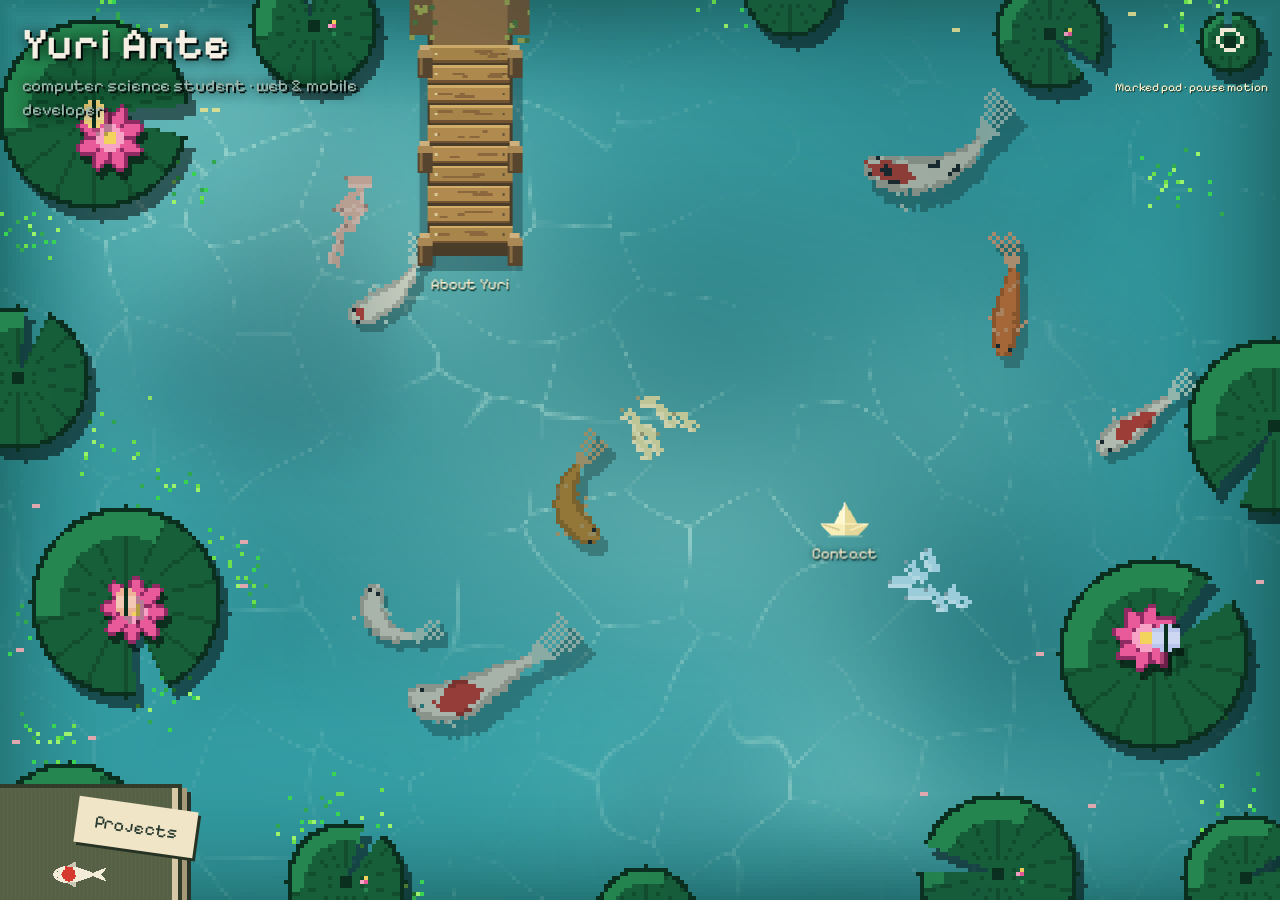
==== commit dde550ab: "Separate portfolio markup styles and scripts" ====
--- a/koi-portfolio.html
+++ b/koi-portfolio.html
@@ -10,2073 +10,7 @@
       href="https://fonts.googleapis.com/css2?family=Pixelify+Sans:wght@400;600&display=swap"
       rel="stylesheet"
     />
-    <style>
-      :root {
-        --ink: #f4efe2;
-        --dim: #9db8ae;
-        --bg: #04100f;
-        --panel: #071a19;
-        --line: #2a8a78;
-        --shadow: #020a09;
-        --pix: "Pixelify Sans", "Courier New", monospace;
-        --paper: #f1e5c7;
-        --paper-edge: #bda77b;
-        --paper-ink: #293b30;
-        --paper-dim: #59604a;
-        --paper-rule: #b6a57f;
-        --wood: #67482f;
-        --wood-edge: #a17a4a;
-        --wood-dark: #302b20;
-      }
-      * {
-        box-sizing: border-box;
-      }
-      html,
-      body {
-        height: 100%;
-        margin: 0;
-        overflow: hidden;
-        background: var(--bg);
-        color: var(--ink);
-        font-family: var(--pix);
-      }
-      #pond {
-        position: fixed;
-        left: 0;
-        top: 0;
-        image-rendering: crisp-edges;
-        image-rendering: pixelated;
-        touch-action: manipulation;
-        cursor: pointer;
-      }
-      .hdr {
-        position: fixed;
-        left: 0;
-        top: 0;
-        pointer-events: none;
-        text-shadow:
-          2px 2px 0 var(--shadow),
-          0 0 14px var(--shadow);
-        padding: calc(18px + env(safe-area-inset-top, 0px)) 22px 0
-          calc(22px + env(safe-area-inset-left, 0px));
-      }
-      h1 {
-        margin: 0;
-        font-size: clamp(26px, 5vw, 44px);
-        font-weight: 600;
-        letter-spacing: 0.02em;
-      }
-      .hdr p {
-        margin: 4px 0 0;
-        color: var(--dim);
-        font-size: clamp(13px, 2vw, 17px);
-      }
-      .hint {
-        position: fixed;
-        left: 0;
-        right: 0;
-        bottom: calc(16px + env(safe-area-inset-bottom, 0px));
-        text-align: center;
-        color: var(--dim);
-        font-size: 15px;
-        pointer-events: none;
-        text-shadow: 2px 2px 0 var(--shadow);
-        transition: opacity 1.2s;
-      }
-      .hint.done {
-        opacity: 0.35;
-      }
-      #tip {
-        position: fixed;
-        z-index: 3;
-        pointer-events: none;
-        padding: 5px 9px;
-        background: var(--panel);
-        border: 2px solid var(--line);
-        box-shadow: 3px 3px 0 var(--shadow);
-        font-size: 14px;
-        white-space: nowrap;
-        opacity: 0;
-        transition: opacity 0.12s;
-      }
-      #tip.on {
-        opacity: 1;
-      }
-      #tip small {
-        display: block;
-        color: var(--dim);
-        font-size: 11px;
-      }
-      .sr {
-        position: absolute;
-        width: 1px;
-        height: 1px;
-        overflow: hidden;
-        clip: rect(0 0 0 0);
-        white-space: nowrap;
-        margin: 0;
-        padding: 0;
-      }
-      @media (prefers-reduced-motion: reduce) {
-        .hint,
-        #tip {
-          transition: none;
-        }
-      }
-      /* Project UI stays at native resolution while the pond camera stays pixelated. */
-      button,
-      select,
-      a {
-        font: inherit;
-      }
-      button,
-      select {
-        min-height: 44px;
-        border: 1px solid var(--line);
-        border-radius: 0;
-        background: var(--panel);
-        color: var(--ink);
-        padding: 10px 14px;
-      }
-      button {
-        cursor: pointer;
-      }
-      button:hover {
-        background: #12362e;
-      }
-      :focus-visible {
-        outline: 3px solid #f2d35b;
-        outline-offset: 4px;
-      }
-      [hidden] {
-        display: none !important;
-      }
-      /* Pocket notebook: only its cover moves; the readable page remains flat. */
-      .project-picker {
-        position: fixed;
-        inset: 0;
-        z-index: 4;
-        pointer-events: none;
-      }
-      .project-picker button,
-      .pocket-sheet {
-        pointer-events: auto;
-      }
-      .journal-trigger {
-        position: absolute;
-        left: -32px;
-        bottom: -116px;
-        width: 214px;
-        height: 232px;
-        transform: rotate(-8deg);
-        transform-origin: bottom left;
-        padding: 0;
-        border: 4px solid #303c29;
-        background: repeating-linear-gradient(90deg, transparent 0 3px, #d9dab008 3px 4px), #566044;
-        color: var(--paper);
-        box-shadow:
-          inset 14px 0 #394532,
-          inset -6px 0 #d6c8a5,
-          5px 4px #a59978,
-          9px 8px #273328;
-        transition: transform 0.18s ease;
-      }
-      .journal-trigger:hover,
-      .journal-trigger:focus-visible {
-        background-color: #626d4d;
-        transform: rotate(-5deg) translateY(-12px);
-      }
-      .cover-bookmark {
-        position: absolute;
-        top: 16px;
-        right: -18px;
-        background: var(--paper);
-        color: var(--paper-ink);
-        padding: 12px 18px;
-        box-shadow: 3px 3px #263223;
-        font-size: 18px;
-        transform: rotate(8deg);
-      }
-      .cover-emblem {
-        position: absolute;
-        width: 80px;
-        height: 48px;
-        left: 68px;
-        top: 62px;
-        image-rendering: pixelated;
-      }
-      .cover-title {
-        position: absolute;
-        left: 66px;
-        top: 112px;
-        font-size: 14px;
-        letter-spacing: 0.1em;
-        text-align: left;
-      }
-      .pocket-sheet {
-        position: absolute;
-        left: 24px;
-        bottom: 112px;
-        width: min(410px, calc(100vw - 48px));
-        max-height: calc(100dvh - 144px);
-        display: flex;
-        flex-direction: column;
-        background: var(--paper);
-        color: var(--paper-ink);
-        border: 3px solid var(--paper-edge);
-        box-shadow:
-          4px 0 #cdbb93,
-          8px 4px #514d36,
-          8px 8px #020a0966;
-        transform: translateY(40px);
-        opacity: 0;
-        transition:
-          transform 0.22s ease 0.28s,
-          opacity 0.18s ease 0.32s;
-        perspective: 1000px;
-      }
-      .pocket-sheet.is-open {
-        transform: translateY(0);
-        opacity: 1;
-        transition-delay: 0s;
-      }
-      .pocket-cover {
-        position: absolute;
-        inset: -3px;
-        z-index: 2;
-        pointer-events: none;
-        transform-origin: left center;
-        background: repeating-linear-gradient(90deg, transparent 0 3px, #d9dab008 3px 4px), #566044;
-        border: 4px solid #303c29;
-        box-shadow: inset 12px 0 #394532;
-        transform: rotateY(0);
-        opacity: 1;
-        transition:
-          transform 0.26s ease,
-          opacity 0.2s ease;
-      }
-      .pocket-cover::after {
-        content: "POND FIELD NOTES";
-        position: absolute;
-        top: 36%;
-        left: 22%;
-        right: 15%;
-        text-align: center;
-        color: var(--paper);
-        font-size: 26px;
-        line-height: 1.5;
-      }
-      .is-open .pocket-cover {
-        transform: rotateY(-100deg);
-        opacity: 0;
-        transition-delay: 0.2s;
-      }
-      .notebook-page {
-        display: flex;
-        flex-direction: column;
-        min-height: 0;
-        opacity: 0;
-        transition: opacity 0.12s ease;
-      }
-      .is-open .notebook-page {
-        opacity: 1;
-        transition-delay: 0.3s;
-      }
-      .notebook-heading {
-        padding: 16px 18px 12px 28px;
-        border-bottom: 1px solid var(--paper-rule);
-        display: flex;
-        align-items: center;
-        justify-content: space-between;
-        gap: 12px;
-      }
-      .notebook-heading h2 {
-        font-size: 24px;
-        font-weight: 400;
-        margin: 0;
-      }
-      .notebook-heading small {
-        display: block;
-        font-size: 12px;
-        color: var(--paper-dim);
-        margin-bottom: 4px;
-        letter-spacing: 0.08em;
-      }
-      .notebook-heading button {
-        min-height: 44px;
-        background: transparent;
-        color: var(--paper-ink);
-        border: 1px solid var(--paper-rule);
-        padding: 8px;
-        font-size: 14px;
-      }
-      .notebook-heading button:hover {
-        background: #dfd0ac;
-      }
-      .notebook-entries {
-        overflow: auto;
-        overscroll-behavior: contain;
-        min-height: 0;
-        padding: 8px 14px 8px 24px;
-        background:
-          linear-gradient(90deg, transparent 16px, #ab7d6855 16px 17px, transparent 17px),
-          repeating-linear-gradient(0deg, transparent 0 27px, #b6a57f33 27px 28px);
-        scrollbar-color: var(--paper-edge) var(--paper);
-      }
-      .index-choice {
-        display: flex;
-        width: 100%;
-        align-items: center;
-        gap: 8px;
-        min-height: 52px;
-        padding: 8px 4px;
-        text-align: left;
-        border: 0;
-        border-bottom: 1px solid #b6a57f88;
-        background: transparent;
-        color: var(--paper-ink);
-        font-size: 17px;
-      }
-      .index-choice:hover,
-      .index-choice[aria-current="true"] {
-        background: #dfd0ac;
-      }
-      .pocket-sheet :focus-visible {
-        outline: 3px solid #295e50;
-        outline-offset: -3px;
-      }
-      .index-number {
-        font-size: 12px;
-        color: var(--paper-dim);
-      }
-      .index-choice canvas {
-        width: 48px;
-        height: 29px;
-        image-rendering: pixelated;
-        flex-shrink: 0;
-      }
-      .field-note {
-        margin: 0;
-        padding: 12px 18px 12px 28px;
-        border-top: 1px solid var(--paper-rule);
-        font-size: 13px;
-        line-height: 1.4;
-        color: var(--paper-dim);
-      }
-      .motion-control {
-        position: fixed;
-        z-index: 4;
-        right: 28px;
-        top: 24px;
-        display: flex;
-        align-items: center;
-        gap: 10px;
-        padding: 10px 12px;
-        color: #fff1cf;
-        border: 3px solid var(--wood-dark);
-        font-size: 15px;
-        background:
-          repeating-linear-gradient(
-            0deg,
-            transparent 0 7px,
-            #3b2e2428 7px 9px,
-            transparent 9px 17px
-          ),
-          var(--wood);
-        box-shadow:
-          inset 0 2px var(--wood-edge),
-          4px 0 var(--wood-dark),
-          -4px 0 var(--wood-dark),
-          0 4px var(--wood-dark);
-        text-shadow: 1px 2px var(--wood-dark);
-      }
-      .motion-control:hover {
-        background-color: #735237;
-        border-color: var(--wood-edge);
-      }
-      .motion-control span {
-        white-space: nowrap;
-        flex-shrink: 0;
-      }
-      .motion-state {
-        background: var(--paper);
-        color: var(--paper-ink);
-        padding: 3px 6px;
-        font-size: 12px;
-        text-shadow: none;
-        min-width: 28px;
-      }
-      .water-mark {
-        position: relative;
-        width: 24px;
-        height: 16px;
-        border: 2px solid currentColor;
-        clip-path: polygon(
-          0 25%,
-          16% 25%,
-          16% 0,
-          84% 0,
-          84% 25%,
-          100% 25%,
-          100% 75%,
-          84% 75%,
-          84% 100%,
-          16% 100%,
-          16% 75%,
-          0 75%
-        );
-      }
-      .water-mark::after {
-        content: "";
-        position: absolute;
-        inset: 4px;
-        border-top: 2px solid currentColor;
-      }
-      .motion-control[aria-pressed="true"] .water-mark {
-        height: 2px;
-        border: 0;
-        background: currentColor;
-        clip-path: none;
-      }
-      body.calm .journal-trigger,
-      body.calm .pocket-sheet,
-      body.calm .pocket-cover,
-      body.calm .notebook-page {
-        transition: none;
-      }
-      body.calm .journal-trigger:hover,
-      body.calm .journal-trigger:focus-visible {
-        transform: rotate(-8deg);
-      }
-      .project-view {
-        position: fixed;
-        inset: 0;
-        z-index: 5;
-        pointer-events: none;
-      }
-      .project-view button,
-      .project-view a,
-      .project-card {
-        pointer-events: auto;
-      }
-      .back-button {
-        position: absolute;
-        left: 24px;
-        top: 24px;
-        padding: 10px 18px;
-        color: #fff1cf;
-        border: 3px solid var(--wood-dark);
-        background:
-          repeating-linear-gradient(
-            0deg,
-            transparent 0 7px,
-            #3b2e241f 7px 9px,
-            transparent 9px 17px
-          ),
-          var(--wood);
-        box-shadow:
-          inset 0 2px var(--wood-edge),
-          inset 0 -3px #493421,
-          4px 0 var(--wood-dark),
-          -4px 0 var(--wood-dark),
-          0 4px var(--wood-dark);
-        text-shadow: 1px 2px #30251c;
-      }
-      .back-button:hover {
-        background-color: #735237;
-        border-color: var(--wood-edge);
-        box-shadow:
-          inset 0 2px #c29b67,
-          inset 0 -3px #493421,
-          4px 0 var(--wood-dark),
-          -4px 0 var(--wood-dark),
-          0 4px var(--wood-dark);
-      }
-      .back-arrow {
-        display: inline-block;
-        width: 14px;
-        height: 12px;
-        margin-right: 10px;
-        background: currentColor;
-        clip-path: polygon(0 50%, 40% 0, 40% 32%, 100% 32%, 100% 68%, 40% 68%, 40% 100%);
-        vertical-align: -1px;
-      }
-      .focus-caption {
-        position: absolute;
-        left: 6%;
-        bottom: 20%;
-        width: 36%;
-        text-align: center;
-        text-shadow: 2px 2px var(--shadow);
-      }
-      .eyebrow {
-        color: var(--dim);
-        font: 14px/1.5 var(--pix);
-        letter-spacing: 0.08em;
-        text-transform: uppercase;
-        margin: 0 0 12px;
-      }
-      .focus-caption p {
-        font-size: 20px;
-        margin: 8px 0;
-      }
-      .project-card {
-        position: absolute;
-        right: 28px;
-        top: 88px;
-        bottom: 28px;
-        width: min(480px, 46vw);
-        display: flex;
-        flex-direction: column;
-        color: var(--paper-ink);
-        background:
-          repeating-linear-gradient(0deg, transparent 0 5px, #8c754c06 5px 6px), var(--paper);
-        border: 0;
-        box-shadow:
-          4px 0 var(--paper-edge),
-          -4px 0 var(--paper-edge),
-          0 -4px var(--paper-edge),
-          0 4px var(--paper-edge),
-          8px 4px #544b36,
-          4px 8px #544b36,
-          10px 10px #020a0966;
-        animation: reveal 0.3s ease-out;
-      }
-      .project-card::before {
-        content: "";
-        position: absolute;
-        pointer-events: none;
-        top: 0;
-        bottom: 0;
-        left: 14px;
-        width: 1px;
-        background: #aa806955;
-      }
-      .project-card::after {
-        content: "";
-        position: absolute;
-        pointer-events: none;
-        top: 20px;
-        bottom: 20px;
-        left: 4px;
-        width: 4px;
-        background: repeating-linear-gradient(
-          0deg,
-          transparent 0 24px,
-          #9d8a653f 24px 28px,
-          transparent 28px 32px
-        );
-      }
-      .card-scroll {
-        overflow: auto;
-        overscroll-behavior: contain;
-        padding: 24px 28px 28px 32px;
-        flex: 1;
-        min-height: 0;
-        scrollbar-color: var(--paper-edge) var(--paper);
-      }
-      .journal-header {
-        display: flex;
-        align-items: center;
-        justify-content: space-between;
-        gap: 12px;
-        padding-bottom: 16px;
-        margin-bottom: 24px;
-        border-bottom: 2px solid var(--paper-rule);
-      }
-      .journal-brand {
-        display: flex;
-        align-items: center;
-        gap: 12px;
-      }
-      .journal-brand span {
-        font-size: 14px;
-        line-height: 1.2;
-        letter-spacing: 0.06em;
-        text-transform: uppercase;
-      }
-      #koi-emblem {
-        width: 80px;
-        height: 48px;
-        image-rendering: pixelated;
-        flex-shrink: 0;
-      }
-      .entry-tab {
-        background: var(--paper-ink);
-        color: var(--paper);
-        padding: 8px;
-        font-size: 13px;
-        white-space: nowrap;
-        box-shadow: 3px 3px var(--paper-edge);
-      }
-      .project-card .eyebrow {
-        color: var(--paper-dim);
-        font-size: 13px;
-        letter-spacing: 0.05em;
-      }
-      .project-card h2 {
-        font-size: clamp(28px, 3vw, 36px);
-        line-height: 1.1;
-        font-weight: 600;
-        margin: 0 0 16px;
-        overflow-wrap: anywhere;
-      }
-      .project-card .summary,
-      .project-card dl,
-      .project-card .detail,
-      .project-card .project-links {
-        font: 18px/1.65 var(--pix);
-        font-weight: 400;
-      }
-      .project-card :focus-visible {
-        outline: 3px solid #295e50;
-        outline-offset: 3px;
-      }
-      .summary {
-        margin: 0 0 20px;
-      }
-      .project-card dl {
-        margin: 24px 0;
-        display: grid;
-        gap: 16px;
-      }
-      .project-card dt {
-        font-size: 13px;
-        letter-spacing: 0.08em;
-        text-transform: uppercase;
-        color: var(--paper-dim);
-      }
-      .project-card dd {
-        margin: 3px 0 0;
-      }
-      .detail {
-        padding-top: 20px;
-        border-top: 1px solid var(--paper-rule);
-        margin: 0;
-      }
-      .screenshot-placeholder {
-        position: relative;
-        aspect-ratio: 16/9;
-        display: grid;
-        place-content: center;
-        text-align: center;
-        border: 8px solid #fff8e6;
-        outline: 1px solid #c6b58d;
-        background: #ded5bb;
-        color: var(--paper-dim);
-        gap: 8px;
-        padding: 16px;
-        box-shadow: 3px 4px #b4a17a55;
-      }
-      .screenshot-placeholder span {
-        font-size: 20px;
-        color: var(--paper-ink);
-      }
-      .screenshot-placeholder small {
-        font: 14px/1.5 var(--pix);
-      }
-      .photo-corner {
-        position: absolute;
-        width: 16px;
-        height: 16px;
-        border: 0 solid #89724c;
-        pointer-events: none;
-      }
-      .photo-corner:nth-of-type(1) {
-        top: -10px;
-        left: -10px;
-        border-top-width: 5px;
-        border-left-width: 5px;
-      }
-      .photo-corner:nth-of-type(2) {
-        top: -10px;
-        right: -10px;
-        border-top-width: 5px;
-        border-right-width: 5px;
-      }
-      .photo-corner:nth-of-type(3) {
-        bottom: -10px;
-        left: -10px;
-        border-bottom-width: 5px;
-        border-left-width: 5px;
-      }
-      .photo-corner:nth-of-type(4) {
-        bottom: -10px;
-        right: -10px;
-        border-bottom-width: 5px;
-        border-right-width: 5px;
-      }
-      .project-links {
-        display: flex;
-        gap: 16px;
-        margin-top: 20px;
-      }
-      .project-links a {
-        color: var(--paper-ink);
-        text-underline-offset: 4px;
-      }
-      .project-navigation {
-        padding: 12px 20px 12px 28px;
-        border-top: 1px solid var(--paper-rule);
-        display: flex;
-        align-items: center;
-        justify-content: space-between;
-        gap: 8px;
-        background: #e9dab7;
-      }
-      .project-navigation button {
-        position: relative;
-        color: var(--paper-ink);
-        background: transparent;
-        border: 0;
-        border-bottom: 2px solid var(--paper-rule);
-        padding: 10px 8px;
-        font-size: 16px;
-      }
-      .project-navigation button:hover {
-        background: #dbc79d;
-        border-color: var(--paper-ink);
-      }
-      #previous::before,
-      #next::after {
-        content: "";
-        display: inline-block;
-        border: 5px solid transparent;
-        vertical-align: 0;
-      }
-      #previous::before {
-        border-right-color: currentColor;
-        margin-right: 8px;
-        border-left: 0;
-      }
-      #next::after {
-        border-left-color: currentColor;
-        margin-left: 8px;
-        border-right: 0;
-      }
-      .project-count {
-        color: var(--paper-dim);
-        font-size: 14px;
-        white-space: nowrap;
-      }
-      body.project-open .hdr,
-      body.project-open .hint,
-      body.project-open .project-picker {
-        visibility: hidden;
-      }
-      @keyframes reveal {
-        from {
-          opacity: 0;
-          transform: translateY(8px);
-        }
-        to {
-          opacity: 1;
-          transform: translateY(0);
-        }
-      }
-      body.calm .project-card {
-        animation: none;
-      }
-      body.calm .hint,
-      body.calm #tip {
-        transition: none;
-      }
-      @media (max-width: 700px) {
-        .hdr {
-          padding: 20px 16px;
-        }
-        .hdr p {
-          max-width: 230px;
-          line-height: 1.4;
-        }
-        .journal-trigger {
-          left: -32px;
-          bottom: -126px;
-          width: 188px;
-          height: 220px;
-        }
-        .cover-bookmark {
-          font-size: 16px;
-          padding: 10px 14px;
-        }
-        .cover-emblem {
-          left: 62px;
-          top: 62px;
-          width: 64px;
-          height: 38px;
-        }
-        .pocket-sheet {
-          left: 16px;
-          bottom: calc(108px + env(safe-area-inset-bottom));
-          width: calc(100vw - 32px);
-          max-height: calc(100dvh - 184px - env(safe-area-inset-bottom));
-        }
-        .notebook-heading {
-          padding: 12px 12px 10px 24px;
-        }
-        .notebook-heading h2 {
-          font-size: 20px;
-        }
-        .notebook-heading small {
-          font-size: 10px;
-          letter-spacing: 0.04em;
-        }
-        .notebook-heading button {
-          font-size: 12px;
-          padding: 6px;
-          white-space: nowrap;
-        }
-        .notebook-entries {
-          padding: 6px 10px 6px 22px;
-        }
-        .index-choice {
-          font-size: 15px;
-          gap: 6px;
-          min-height: 50px;
-        }
-        .index-choice canvas {
-          width: 40px;
-          height: 24px;
-        }
-        .field-note {
-          padding: 10px 14px 10px 24px;
-          font-size: 12px;
-        }
-        .motion-control {
-          right: 16px;
-          top: 106px;
-          font-size: 12px;
-          padding: 6px;
-          gap: 6px;
-          min-height: 44px;
-        }
-        .water-mark {
-          width: 18px;
-          height: 12px;
-        }
-        .motion-state {
-          font-size: 11px;
-          padding: 3px;
-        }
-        body.project-open .motion-control {
-          top: 12px;
-        }
-        body.index-open .motion-control {
-          top: 12px;
-        }
-        body.index-open .hdr {
-          visibility: hidden;
-        }
-        .back-button {
-          left: 16px;
-          top: 12px;
-          font-size: 14px;
-          padding: 8px;
-        }
-        .back-arrow {
-          width: 10px;
-          margin-right: 6px;
-        }
-        .project-card {
-          left: 16px;
-          right: 16px;
-          top: clamp(180px, 34dvh, 280px);
-          bottom: 16px;
-          width: auto;
-        }
-        .card-scroll {
-          padding: 20px 20px 24px 28px;
-        }
-        .project-card h2 {
-          font-size: 28px;
-        }
-        .project-card .summary,
-        .project-card dl,
-        .project-card .detail,
-        .project-card .project-links {
-          font-size: 17px;
-        }
-        .journal-header {
-          gap: 8px;
-          margin-bottom: 20px;
-          padding-bottom: 12px;
-        }
-        .journal-brand {
-          gap: 8px;
-        }
-        .journal-brand span {
-          font-size: 12px;
-        }
-        #koi-emblem {
-          width: 56px;
-          height: 34px;
-        }
-        .entry-tab {
-          font-size: 12px;
-          padding: 6px;
-        }
-        .focus-caption {
-          display: none;
-        }
-        .project-navigation {
-          padding: 10px 12px 10px 20px;
-        }
-        .project-navigation button {
-          font-size: 14px;
-        }
-      }
-      @media (prefers-reduced-motion: reduce) {
-        .project-card {
-          animation: none;
-        }
-        .journal-trigger,
-        .pocket-sheet,
-        .pocket-cover,
-        .notebook-page {
-          transition: none;
-        }
-        .journal-trigger:hover,
-        .journal-trigger:focus-visible {
-          transform: rotate(-8deg);
-        }
-      }
-      /* Unified journal and its bounded lily-pad switch. */
-      .journal-trigger,
-      .journal-trigger:hover,
-      .journal-trigger:focus-visible,
-      body.calm .journal-trigger:hover,
-      body.calm .journal-trigger:focus-visible {
-        transform: none;
-      }
-      .journal-trigger:hover,
-      .journal-trigger:focus-visible {
-        translate: 0 0;
-      }
-      body.book-visible .journal-trigger {
-        visibility: hidden;
-        translate: 0 0;
-      }
-      body.project-open .project-picker {
-        visibility: visible;
-      }
-      #book {
-        position: absolute;
-        right: 24px;
-        top: 104px;
-        bottom: 24px;
-        width: min(510px, 48vw);
-        display: flex;
-        flex-direction: column;
-        pointer-events: auto;
-        transform-origin: top left;
-        background: var(--paper);
-        color: var(--paper-ink);
-        border: 3px solid var(--paper-edge);
-        box-shadow:
-          5px 4px #a59978,
-          9px 8px #273328;
-        isolation: isolate;
-      }
-      #book-cover {
-        position: absolute;
-        inset: -3px;
-        z-index: 5;
-        pointer-events: none;
-        transform-origin: left;
-        background: repeating-linear-gradient(90deg, transparent 0 3px, #d9dab008 3px 4px), #566044;
-        border: 4px solid #303c29;
-        box-shadow:
-          inset 14px 0 #394532,
-          inset -6px 0 #d6c8a5;
-        backface-visibility: hidden;
-      }
-      #book-cover > span:last-child {
-        position: absolute;
-        top: 48%;
-        left: 30%;
-        font-size: 24px;
-        letter-spacing: 0.08em;
-        color: var(--paper);
-      }
-      #moving-emblem {
-        position: absolute;
-        top: 26%;
-        left: 30%;
-        width: 40%;
-        height: auto;
-        image-rendering: pixelated;
-      }
-      .book-heading {
-        flex: 0 0 88px;
-        min-height: 88px;
-        padding: 12px 16px 8px 24px;
-        display: flex;
-        justify-content: space-between;
-        align-items: center;
-        gap: 12px;
-        border-bottom: 1px solid var(--paper-rule);
-      }
-      .book-heading > div {
-        min-width: 0;
-      }
-      .book-heading h2 {
-        font-size: 24px;
-        line-height: 1.1;
-        margin: 0;
-        overflow-wrap: anywhere;
-        font-weight: 400;
-      }
-      .book-heading p {
-        font-size: 12px;
-        color: var(--paper-dim);
-        margin: 0;
-      }
-      .book-label {
-        display: flex;
-        align-items: center;
-        gap: 6px;
-        margin-bottom: 4px;
-        min-height: 20px;
-      }
-      #page-emblem {
-        width: 32px;
-        height: 20px;
-        image-rendering: pixelated;
-        flex-shrink: 0;
-      }
-      #page-leaf {
-        position: absolute;
-        right: 0;
-        top: 90px;
-        bottom: 86px;
-        width: 40px;
-        background: linear-gradient(90deg, #e9dab7, #fff8e6);
-        opacity: 0;
-        pointer-events: none;
-        transform-origin: right;
-        z-index: 2;
-      }
-      #book button {
-        color: var(--paper-ink);
-        background: transparent;
-        border-color: var(--paper-rule);
-      }
-      #book button:hover {
-        background: #dfd0ac;
-      }
-      #book button:disabled {
-        opacity: 0.4;
-        cursor: default;
-      }
-      #book :focus-visible {
-        outline: 3px solid #295e50;
-        outline-offset: -3px;
-      }
-      #close-journal {
-        font-size: 13px;
-        padding: 6px;
-        flex-shrink: 0;
-        max-width: 76px;
-      }
-      #page-body,
-      #measure-page {
-        font: 18px/1.5 var(--pix);
-        padding: 12px 20px 0 24px;
-        overflow: hidden;
-        background:
-          linear-gradient(90deg, transparent 14px, #ab7d6855 14px 15px, transparent 15px),
-          repeating-linear-gradient(0deg, transparent 0 26px, #b6a57f22 26px 27px);
-      }
-      #page-body {
-        flex: 1;
-        min-height: 0;
-      }
-      #measure-page {
-        position: absolute;
-        visibility: hidden;
-        pointer-events: none;
-        left: 0;
-        top: 0;
-        box-sizing: border-box;
-      }
-      .page-paragraph {
-        margin: 0 0 12px;
-        overflow-wrap: anywhere;
-      }
-      .page-photo {
-        margin: 0 0 12px;
-        border: 6px solid #fff8e6;
-        outline: 1px solid var(--paper-edge);
-        display: flex;
-        flex-direction: column;
-        align-items: center;
-        justify-content: center;
-        gap: 6px;
-        text-align: center;
-        background: #ded5bb;
-        font-size: 17px;
-      }
-      /* Screenshots retain their original aspect ratio and smooth image rendering. */
-      .page-photo {
-        position: relative;
-        padding: 8px;
-      }
-      .page-photo::before,
-      .page-photo::after {
-        content: "";
-        position: absolute;
-        width: 14px;
-        height: 14px;
-        border: solid #bca779;
-        pointer-events: none;
-      }
-      .page-photo::before {
-        left: -6px;
-        top: -6px;
-        border-width: 4px 0 0 4px;
-      }
-      .page-photo::after {
-        right: -6px;
-        bottom: -6px;
-        border-width: 0 4px 4px 0;
-      }
-      .page-photo img {
-        display: block;
-        width: 100%;
-        height: auto;
-        image-rendering: auto;
-      }
-      .page-photo p {
-        margin: 4px 0;
-        font-size: 16px;
-      }
-      #page-body > .paper-link {
-        margin-bottom: 14px;
-      }
-      .page-photo small {
-        font-size: 13px;
-      }
-      #page-body .index-choice,
-      #measure-page .index-choice {
-        font-size: 17px;
-        min-height: 48px;
-        margin: 0;
-        padding: 6px 0;
-        line-height: 1.25;
-      }
-      .book-footer {
-        flex-shrink: 0;
-        padding: 6px 14px 8px 22px;
-        border-top: 1px solid var(--paper-rule);
-        background: #e9dab7;
-        font-size: 13px;
-      }
-      .book-tools {
-        display: flex;
-        align-items: center;
-        justify-content: space-between;
-      }
-      .book-footer nav {
-        display: flex;
-        justify-content: space-between;
-        gap: 8px;
-      }
-      .book-footer button {
-        font-size: 14px;
-        padding: 6px 8px;
-        min-height: 44px;
-        border: 0;
-      }
-      .book-tools button {
-        min-height: 32px;
-      }
-      .motion-control {
-        width: 146px;
-        height: 78px;
-        right: 24px;
-        top: 12px;
-        border: 0;
-        box-shadow: none;
-        background: none !important;
-        text-shadow: none;
-        color: #fff4d4;
-        display: flex;
-        flex-wrap: wrap;
-        align-content: center;
-        justify-content: center;
-        gap: 4px 8px;
-        animation: pad-drift 12s ease-in-out infinite;
-        isolation: isolate;
-      }
-      .motion-control::before {
-        content: "";
-        position: absolute;
-        inset: 0;
-        z-index: -1;
-        background:
-          repeating-conic-gradient(
-            from 10deg at 50% 60%,
-            #23472d 0deg 2deg,
-            transparent 2deg 48deg
-          ),
-          #386344;
-        box-shadow: inset 0 -8px #203f29;
-        clip-path: polygon(
-          8% 20%,
-          22% 8%,
-          44% 0,
-          70% 5%,
-          86% 18%,
-          65% 44%,
-          96% 33%,
-          100% 58%,
-          89% 82%,
-          64% 100%,
-          30% 94%,
-          8% 75%,
-          0 48%
-        );
-      }
-      .motion-control:hover::before {
-        background-color: #416e4b;
-      }
-      .motion-control:hover,
-      .motion-control:focus-within,
-      .motion-control:active,
-      .motion-control.held {
-        animation-play-state: paused;
-      }
-      .motion-control .water-mark {
-        display: none;
-      }
-      .motion-state {
-        background: #f1e5c7;
-      }
-      @keyframes pad-drift {
-        0%,
-        100% {
-          transform: translate(0, 0) rotate(-2deg);
-        }
-        50% {
-          transform: translate(-6px, 4px) rotate(2deg);
-        }
-      }
-      body.calm .motion-control {
-        animation: none;
-      }
-      @media (max-width: 700px) {
-        #book {
-          left: 16px;
-          right: 16px;
-          top: 148px;
-          bottom: max(16px, env(safe-area-inset-bottom));
-          width: auto;
-        }
-        .book-heading {
-          padding: 8px 10px 8px 20px;
-          flex-basis: 88px;
-        }
-        .book-heading h2 {
-          font-size: 23px;
-        }
-        #page-body,
-        #measure-page {
-          font-size: 17px;
-          padding: 8px 14px 0 20px;
-        }
-        .book-footer {
-          padding: 4px 10px 6px 16px;
-        }
-        .book-footer button {
-          font-size: 13px;
-        }
-        .motion-control,
-        body.project-open .motion-control {
-          top: 8px;
-          right: 14px;
-          width: 132px;
-          height: 70px;
-        }
-        .hdr p {
-          max-width: 150px;
-        }
-        body.book-visible .hdr {
-          visibility: hidden;
-        }
-        @keyframes pad-drift {
-          0%,
-          100% {
-            transform: translate(0, 0);
-          }
-          50% {
-            transform: translate(-3px, 2px);
-          }
-        }
-      }
-      @media (max-height: 480px) {
-        #book {
-          top: 84px;
-          bottom: 12px;
-          width: min(460px, 58vw);
-          left: auto;
-          right: 16px;
-        }
-        .book-heading {
-          flex-basis: 66px;
-          min-height: 66px;
-        }
-        .book-heading h2 {
-          font-size: 20px;
-        }
-        .book-footer {
-          display: flex;
-          align-items: center;
-          justify-content: space-between;
-          gap: 6px;
-          padding: 2px 8px;
-        }
-        .book-tools {
-          gap: 8px;
-        }
-        .book-footer nav {
-          gap: 4px;
-        }
-        .book-footer button {
-          font-size: 12px;
-          padding: 4px;
-        }
-        .book-footer #page-count {
-          font-size: 11px;
-        }
-        #page-body,
-        #measure-page {
-          padding-top: 4px;
-        }
-      }
-      @media (prefers-reduced-motion: reduce) {
-        .motion-control {
-          animation: none;
-        }
-        .journal-trigger:hover,
-        .journal-trigger:focus-visible {
-          translate: none;
-        }
-      }
-      body.calm .journal-trigger:hover,
-      body.calm .journal-trigger:focus-visible {
-        translate: none;
-      }
-      /* Accessible hit target aligned to the canvas pad, with no separate artwork. */
-      #page-body {
-        overflow-y: auto;
-        overscroll-behavior: contain;
-        scrollbar-color: #8d9672 #efe3c6;
-        padding-bottom: 18px;
-      }
-      #motion.motion-control,
-      body.project-open #motion {
-        position: fixed;
-        right: auto;
-        bottom: auto;
-        min-width: 44px;
-        min-height: 44px;
-        margin: 0;
-        padding: 0;
-        background: transparent !important;
-        border: 0;
-        border-radius: 50%;
-        box-shadow: none;
-        animation: none;
-        transform: none;
-        z-index: 30;
-        overflow: visible;
-      }
-      #motion::before,
-      #motion::after {
-        display: none;
-      }
-      #motion:focus-visible {
-        outline: 3px solid #fff3cb;
-        outline-offset: 3px;
-        box-shadow: 0 0 0 6px #284f3b;
-      }
-      #motion .pad-label {
-        position: absolute;
-        right: 0;
-        top: 100%;
-        white-space: nowrap;
-        background: #efe3c6;
-        color: #273c2e;
-        font: 16px/1.4 var(--pix);
-        padding: 3px 7px;
-        border: 2px solid #57694b;
-        opacity: 0;
-        pointer-events: none;
-      }
-      #motion:hover .pad-label,
-      #motion:focus-visible .pad-label {
-        opacity: 1;
-      }
-      #pad-hint {
-        position: fixed;
-        right: 12px;
-        top: 80px;
-        font: 12px/1.3 var(--pix);
-        color: #fff3cb;
-        text-shadow: 1px 1px #183a32;
-        pointer-events: none;
-        z-index: 5;
-      }
-      body.book-visible #pad-hint {
-        visibility: hidden;
-      }
-      @media (max-width: 700px) {
-        #pad-hint {
-          top: 114px;
-          font-size: 11px;
-        }
-      }
-      /* Garden objects remain in the foreground; their semantic targets move with them. */
-      .garden-object {
-        position: fixed;
-        z-index: 3;
-        padding: 0;
-        border: 0;
-        background: transparent !important;
-        box-shadow: none;
-        color: var(--paper);
-        text-shadow: 1px 2px #243d34;
-      }
-      .garden-object:focus-visible {
-        outline: 3px solid #fff0ab;
-        outline-offset: 5px;
-      }
-      #about-dock {
-        left: 0;
-        top: 42%;
-        width: 142px;
-        height: 104px;
-        background: repeating-linear-gradient(0deg, #865d38 0 15px, #493e2c 15px 18px) !important;
-        border: 4px solid #483e2b;
-        border-left: 0;
-        box-shadow: 5px 6px #173e3f88;
-      }
-      #about-dock::before {
-        content: "";
-        position: absolute;
-        inset: 7px 12px;
-        background: repeating-linear-gradient(
-          0deg,
-          transparent 0 7px,
-          #d1ac6922 7px 9px,
-          transparent 9px 18px
-        );
-        border-left: 4px solid #b18e5b;
-        border-right: 4px solid #b18e5b;
-        pointer-events: none;
-      }
-      .dock-name {
-        position: relative;
-        display: block;
-        background: #4b4630;
-        border: 2px solid #baa471;
-        padding: 6px;
-        font-size: 18px;
-        margin: 0 8px;
-      }
-      #about-dock:hover .dock-name,
-      #about-dock:focus-visible .dock-name {
-        background: #666244;
-        border-color: #f1d6a0;
-      }
-      .dock-ribbon {
-        position: absolute;
-        right: 11px;
-        top: -18px;
-        width: 10px;
-        height: 29px;
-        background: #c99d8b;
-        clip-path: polygon(0 0, 100% 0, 100% 100%, 50% 80%, 0 100%);
-        transform-origin: top;
-        animation: ribbon-breeze 5s ease-in-out infinite;
-      }
-      #about-dock:hover .dock-ribbon,
-      #about-dock:focus-visible .dock-ribbon {
-        translate: 0 -3px;
-      }
-      #contact-boat {
-        right: 20%;
-        bottom: 92px;
-        width: 114px;
-        height: 88px;
-        animation: boat-drift 13s ease-in-out infinite;
-      }
-      #contact-boat canvas {
-        width: 112px;
-        height: 64px;
-        image-rendering: pixelated;
-        display: block;
-      }
-      .boat-label {
-        display: block;
-        font-size: 18px;
-        margin-top: -3px;
-        text-shadow:
-          1px 2px #123f40,
-          0 0 5px #123f40;
-      }
-      #contact-boat:hover,
-      #contact-boat:focus-within,
-      #contact-boat.held {
-        animation-play-state: paused;
-      }
-      body.book-visible .garden-object {
-        visibility: hidden;
-      }
-      @keyframes boat-drift {
-        0%,
-        100% {
-          transform: translate(0, 0) rotate(-2deg);
-        }
-        50% {
-          transform: translate(-8px, -5px) rotate(2deg);
-        }
-      }
-      @keyframes ribbon-breeze {
-        0%,
-        100% {
-          transform: rotate(-8deg);
-        }
-        50% {
-          transform: rotate(9deg);
-        }
-      }
-
-      #book {
-        bottom: max(76px, calc(64px + env(safe-area-inset-bottom)));
-      }
-      .journal-trigger {
-        bottom: -76px;
-      }
-      .personal-heading {
-        font-size: 21px;
-        font-weight: 400;
-        margin: 24px 0 8px;
-        border-bottom: 1px solid var(--paper-rule);
-      }
-      .personal-meta {
-        color: #59604a;
-        font-size: 16px;
-        margin: 0 0 12px;
-      }
-      .contact-links {
-        display: flex;
-        flex-wrap: wrap;
-        gap: 12px;
-        margin: 20px 0;
-      }
-      .paper-link {
-        display: inline-flex;
-        align-items: center;
-        min-height: 44px;
-        padding: 9px 12px;
-        background: #e4d4ad;
-        border: 2px solid #a99a72;
-        color: #24493c;
-        text-decoration: underline;
-        text-underline-offset: 3px;
-        overflow-wrap: anywhere;
-      }
-      .resume-note {
-        padding: 12px;
-        border: 1px solid var(--paper-edge);
-        background: #f8edcf;
-        margin: 20px 0;
-      }
-      .resume-note summary {
-        cursor: pointer;
-        min-height: 44px;
-        display: flex;
-        align-items: center;
-        gap: 12px;
-        list-style: none;
-      }
-      .resume-note summary::before {
-        content: "";
-        width: 35px;
-        height: 24px;
-        background: #ddd0aa;
-        border: 3px solid #ad9768;
-        box-shadow:
-          inset 5px 0 #faf1d7,
-          inset -5px 0 #faf1d7;
-        flex-shrink: 0;
-      }
-      .resume-note[open] summary::before {
-        animation: unroll 0.24s ease-out;
-      }
-      @keyframes unroll {
-        from {
-          scale: 0.55 1;
-        }
-        to {
-          scale: 1 1;
-        }
-      }
-      body.calm .garden-object,
-      body.calm .dock-ribbon {
-        animation-play-state: paused;
-      }
-      body.calm .resume-note[open] summary::before {
-        animation: none;
-      }
-      @media (max-width: 700px) {
-        #about-dock {
-          width: 102px;
-          height: 82px;
-          top: 36%;
-        }
-        .dock-name {
-          font-size: 16px;
-          margin: 0 4px;
-          padding: 6px 2px;
-        }
-        #contact-boat {
-          right: 20px;
-          bottom: 170px;
-          width: 98px;
-          height: 78px;
-        }
-        #contact-boat canvas {
-          width: 98px;
-          height: 56px;
-        }
-        .boat-label {
-          font-size: 17px;
-        }
-        .journal-trigger {
-          bottom: -80px;
-        }
-        #book {
-          bottom: 76px;
-        }
-      }
-      @media (max-height: 480px) {
-        #about-dock {
-          top: 38%;
-          width: 100px;
-          height: 70px;
-        }
-        #contact-boat {
-          bottom: 75px;
-        }
-        #book {
-          bottom: 70px;
-        }
-      }
-      @media (prefers-reduced-motion: reduce) {
-        .garden-object,
-        .dock-ribbon {
-          animation-play-state: paused !important;
-        }
-        .resume-note[open] summary::before {
-          animation: none !important;
-        }
-      }
-
-      .envelope-note {
-        width: 68px;
-        height: 40px;
-        border: 3px solid #ad9d7b;
-        background: #e4d4b1;
-        position: relative;
-        margin: 25px 0 20px;
-        box-shadow: 3px 3px #cabd97;
-      }
-      .envelope-note::before {
-        content: "";
-        position: absolute;
-        left: -3px;
-        right: -3px;
-        top: -27px;
-        height: 28px;
-        background: #f8edcf;
-        clip-path: polygon(0 100%, 50% 0, 100% 100%);
-        transform-origin: bottom;
-        animation: envelope-open 0.3s ease-out;
-      }
-      .envelope-note::after {
-        content: "";
-        position: absolute;
-        inset: 8px 15px 0;
-        background: repeating-linear-gradient(0deg, #f7ecd0 0 5px, #b4b291 5px 6px);
-      }
-      @keyframes envelope-open {
-        from {
-          transform: scaleY(-1);
-        }
-        to {
-          transform: scaleY(1);
-        }
-      }
-      body.calm .envelope-note::before {
-        animation: none;
-      }
-      @media (prefers-reduced-motion: reduce) {
-        .envelope-note::before {
-          animation: none;
-        }
-      }
-      /* Shore dock and its independent reading board. */
-      .hdr {
-        max-width: 30vw;
-      }
-      .hdr p {
-        line-height: 1.4;
-      }
-      #about-dock {
-        left: 32%;
-        top: 0;
-        width: 96px;
-        height: 216px;
-        border: 0;
-        background: transparent !important;
-        box-shadow: none;
-      }
-      #about-dock::before {
-        display: none;
-      }
-      #dock-art {
-        width: 100%;
-        height: 100%;
-        image-rendering: pixelated;
-        display: block;
-      }
-      #about-dock .dock-name {
-        position: absolute;
-        left: 50%;
-        top: 100%;
-        bottom: auto;
-        transform: translateX(-50%);
-        white-space: nowrap;
-        margin: 0;
-        padding: 4px 6px;
-        border: 0;
-        background: transparent;
-        font-size: 17px;
-        text-shadow: 1px 2px #183f38;
-      }
-      #about-dock:hover .dock-name,
-      #about-dock:focus-visible .dock-name {
-        background: transparent;
-        color: #fff4be;
-      }
-      body.book-visible #about-dock {
-        visibility: visible;
-      }
-      #contact-boat {
-        left: 0;
-        top: 0;
-        right: auto !important;
-        bottom: auto !important;
-        width: 84px;
-        height: 82px;
-        animation: none !important;
-        transform: none;
-        will-change: transform;
-        transition: none;
-      }
-      #contact-boat canvas {
-        width: 84px;
-        height: 66px;
-      }
-      .boat-label {
-        margin-top: -1px;
-      }
-      body.book-visible #contact-boat {
-        visibility: visible;
-      }
-      #contact-boat[hidden] {
-        display: none !important;
-      }
-      #about-board {
-        position: fixed;
-        left: calc(32% + 104px);
-        right: 24px;
-        top: 124px;
-        bottom: max(76px, calc(64px + env(safe-area-inset-bottom)));
-        z-index: 5;
-        display: flex;
-        flex-direction: column;
-        background: var(--paper);
-        color: var(--paper-ink);
-        border: 9px solid #795934;
-        box-shadow:
-          inset 0 0 0 2px #c4ad75,
-          4px 5px #34483aaa;
-        isolation: isolate;
-      }
-      #about-board::before {
-        content: "";
-        position: absolute;
-        left: -25px;
-        top: 21px;
-        width: 18px;
-        height: 12px;
-        background: #946f43;
-        border-block: 3px solid #533f29;
-        z-index: -1;
-        transform-origin: left;
-      }
-      #about-board.opening::before {
-        animation: board-brace 0.3s ease-out;
-      }
-      @keyframes board-brace {
-        from {
-          transform: scaleX(0);
-        }
-        to {
-          transform: scaleX(1);
-        }
-      }
-      #about-board header {
-        display: flex;
-        align-items: center;
-        justify-content: space-between;
-        gap: 12px;
-        padding: 12px 18px;
-        border-bottom: 1px solid #b5a177;
-        flex-shrink: 0;
-      }
-      #about-board header p {
-        margin: 0 0 4px;
-        font-size: 13px;
-        color: #64704e;
-      }
-      #about-board h2 {
-        margin: 0;
-        font-size: 28px;
-        font-weight: 400;
-      }
-      #about-back {
-        background: #665036;
-        border: 2px solid #aa9060;
-        color: #fff1d1;
-        font-size: 15px;
-        min-height: 44px;
-        padding: 8px;
-      }
-      #about-content {
-        font: 18px/1.5 var(--pix);
-        overflow-y: auto;
-        overscroll-behavior: contain;
-        padding: 18px;
-        min-height: 0;
-        flex: 1;
-        scrollbar-color: #8d9672 #efe3c6;
-      }
-      #about-board footer {
-        display: flex;
-        align-items: center;
-        gap: 14px;
-        padding: 10px 18px;
-        border-top: 1px solid #b5a177;
-        flex-shrink: 0;
-      }
-      .resume-roll {
-        width: 35px;
-        height: 24px;
-        background: #e0cf9f;
-        border: 3px solid #ad9768;
-        box-shadow:
-          inset 5px 0 #faf1d7,
-          inset -5px 0 #faf1d7;
-      }
-      #about-board :focus-visible {
-        outline: 3px solid #285f51;
-        outline-offset: 2px;
-      }
-      body.about-open .hdr {
-        visibility: hidden;
-      }
-      body.about-open #about-dock {
-        filter: brightness(1.1);
-      }
-      @media (max-width: 700px) {
-        .hdr {
-          max-width: 145px;
-          padding-left: 14px;
-        }
-        .hdr h1 {
-          max-width: 120px;
-          font-size: 27px;
-        }
-        .hdr p {
-          max-width: 125px;
-          font-size: 12px;
-        }
-        #about-dock {
-          left: 46%;
-          width: 72px;
-          height: 162px;
-        }
-        #about-dock .dock-name {
-          font-size: 14px;
-          bottom: auto;
-          left: 50%;
-          padding: 2px;
-        }
-        #contact-boat {
-          width: 64px;
-          height: 66px;
-        }
-        #contact-boat canvas {
-          width: 64px;
-          height: 50px;
-        }
-        #about-board {
-          left: 16px;
-          right: 16px;
-          top: 182px;
-          bottom: 76px;
-          border-width: 6px;
-        }
-        #about-board::before {
-          left: 56%;
-          top: -28px;
-          width: 10px;
-          height: 23px;
-          border: 0;
-        }
-        #about-board header {
-          padding: 8px 10px;
-        }
-        #about-board h2 {
-          font-size: 24px;
-        }
-        #about-content {
-          font-size: 17px;
-          padding: 12px;
-        }
-        #about-board footer {
-          padding: 7px 10px;
-        }
-        #about-back {
-          max-width: 86px;
-          font-size: 14px;
-        }
-      }
-      @media (max-height: 480px) {
-        #about-dock {
-          width: 64px;
-          height: 144px;
-          left: 30%;
-        }
-        .hdr {
-          max-width: 28%;
-        }
-        #about-board {
-          left: calc(30% + 74px);
-          right: 16px;
-          top: 88px;
-          bottom: 70px;
-        }
-        #about-content {
-          padding: 10px;
-        }
-        #about-board header {
-          padding: 6px 10px;
-        }
-        #about-board h2 {
-          font-size: 22px;
-        }
-        #about-board footer {
-          padding: 4px 10px;
-        }
-      }
-      @media (prefers-reduced-motion: reduce) {
-        #about-board.opening::before {
-          animation: none;
-        }
-      }
-      body.calm #about-board.opening::before {
-        animation: none;
-      }
-      @media (max-width: 700px) {
-        #pad-hint {
-          top: 86px;
-          right: 12px;
-          width: 85px;
-          text-align: right;
-          font-size: 11px;
-        }
-      }
-      /* Object artwork follows the same PXS * U scale as the koi and lily pads.
-   Accessible targets and labels have independent readable CSS-pixel minimums. */
-      #about-dock {
-        left: 0;
-        top: 0;
-        width: var(--dock-width);
-        height: var(--dock-height);
-        transition: none;
-        will-change: transform;
-      }
-      #about-dock .dock-name {
-        font-size: var(--object-label-size);
-      }
-      #contact-boat {
-        width: var(--boat-hit-width);
-        height: var(--boat-hit-height);
-        min-width: 44px;
-        min-height: 44px;
-      }
-      #contact-boat canvas {
-        position: absolute;
-        left: 50%;
-        top: 50%;
-        transform: translate(-50%, -50%);
-        width: var(--boat-art-width);
-        height: var(--boat-art-height);
-      }
-      #contact-boat .boat-label {
-        position: absolute;
-        left: 50%;
-        top: calc(50% + var(--boat-art-height) / 2 + 3px);
-        transform: translateX(-50%);
-        font-size: var(--object-label-size);
-        line-height: 1.2;
-        white-space: nowrap;
-        margin: 0;
-      }
-      #book {
-        bottom: max(20px, env(safe-area-inset-bottom));
-      }
-      #about-board {
-        left: var(--board-left);
-        top: var(--board-top);
-        bottom: max(20px, env(safe-area-inset-bottom));
-        max-width: 760px;
-      }
-      .journal-trigger {
-        bottom: -116px;
-      }
-      @media (max-width: 700px) {
-        #about-board {
-          left: 16px;
-          right: 16px;
-        }
-        #about-board::before {
-          left: var(--board-brace-left);
-        }
-        .journal-trigger {
-          bottom: -126px;
-        }
-        #book,
-        #about-board {
-          bottom: max(16px, env(safe-area-inset-bottom));
-        }
-      }
-    </style>
+    <link rel="stylesheet" href="styles/pond.css" />
   </head>
   <body>
     <canvas
@@ -2177,3139 +111,6 @@
     >
     <div id="announcement" class="sr" role="status" aria-live="polite"></div>
     <noscript>This portfolio is an interactive pond and needs JavaScript.</noscript>
-    <script>
-      "use strict";
-      /* Original code. Techniques credited: boids flocking (Reynolds / Shiffman, as in trykhov/FishPond), follow-the-leader
-   fish chain, height-field water (as in P0RTSIDE/Ripple). Look inspired by the Nagomi pond; no code or art copied. */
-
-      /* ===== 1. CONFIG: edit me ===== */
-      const CONFIG = {
-        name: "Yuri Ante",
-        tagline: "computer science student · web & mobile developer", // Introductory text displayed above the pond
-        pxTarget: 340, // art pixels across a desktop screen (higher = finer pixels)
-        koiSpeed: 1, // global swim speed
-        restless: 1, // 0.5 = calm and glidey ... 2 = skittish, darting koi
-        waveHz: 40, // water simulation steps per second
-        waveDamp: 0.986, // lower = ripples die faster
-        cameraZoom: 1.7, // moderate pond magnification; fish and scenery share the same scale
-        cameraDuration: 700, // milliseconds, also used to settle a selected koi
-        focusGlide: 3, // gentle movement radius, in art pixels
-      };
-      // One koi per project (taken from the resume). kind: kohaku | sanke | ogon | shiro | tancho | beni
-      // koiScale: editorial prominence multiplier (0.9 practice, 1 standard, 1.3 featured).
-      // Seeded proportions remain independent; notebook emblems do not use this value.
-      const PROJECTS = [
-        {
-          name: "Flutter Learning App",
-          tools: "Dart · Flutter",
-          kind: "kohaku",
-          seed: 11,
-          koiScale: 1.3,
-        },
-        {
-          name: "Sales Automations",
-          tools: "n8n · HubSpot API",
-          kind: "sanke",
-          seed: 23,
-          koiScale: 1.3,
-        },
-        {
-          name: "Calculator",
-          tools: "JavaScript · DOM",
-          kind: "ogon",
-          seed: 5,
-          koiScale: 0.9,
-        },
-        {
-          name: "Etch-a-Sketch",
-          tools: "JavaScript · DOM",
-          kind: "shiro",
-          seed: 41,
-          koiScale: 0.9,
-        },
-        {
-          name: "Rock-Paper-Scissors",
-          tools: "JavaScript",
-          kind: "tancho",
-          seed: 7,
-          koiScale: 0.9,
-        },
-        {
-          name: "Blendgo — Landing Page",
-          tools: "HTML · CSS Flexbox",
-          kind: "kohaku",
-          seed: 64,
-          koiScale: 0.9,
-        },
-        {
-          name: "Recipe Browser",
-          tools: "Semantic HTML",
-          kind: "beni",
-          seed: 3,
-          koiScale: 0.9,
-        },
-      ];
-      // Resume-grounded descriptions. Add live/code URLs only when real links are supplied.
-      // Résumé and supplied screenshots establish implementation claims; lessons provide learning context.
-      const PROJECT_DETAILS = [
-        {
-          category: "Internship work · VDart",
-          role: "Strategy Enablement Analyst Intern · UI design and front-end development",
-          summary:
-            "An educational and lifestyle app intended to help children in India learn practical life skills and build lasting habits.",
-          sections: [
-            [
-              "Purpose",
-              "The product was planned to give children opportunities to develop everyday skills alongside habits they could carry into later life.",
-            ],
-            [
-              "My contribution",
-              "As part of the VDart development team, I helped design and plan the UI and built the front end in Dart and Flutter.",
-            ],
-            [
-              "Delivered work",
-              "I delivered four core modules: a login system, calendar, progress tracker, and course-path content pages. These are development deliverables; the educational benefits describe the intended purpose, not measured learning outcomes or a confirmed launch.",
-            ],
-          ],
-        },
-        {
-          category: "Internship work · VDart",
-          role: "Strategy Enablement Analyst Intern · Automation development and testing",
-          tools: "n8n · HubSpot API · Google Sheets",
-          summary:
-            "Sales automation work supporting prospect discovery, outreach, and less repetitive CRM work.",
-          sections: [
-            [
-              "Problem and workflow",
-              "VDart needed a better way to identify suitable potential customers. The team’s workflow used an AI agent to examine search results, keywords, and public information for prospect discovery, followed by automated email outreach.",
-            ],
-            [
-              "My contribution",
-              "I designed and tested pipelines integrating n8n, the HubSpot API, and Google Sheets. I also co-developed an AI-driven Sales Manager for redundant CRM and pipeline tasks; this was collaborative internship work.",
-            ],
-            [
-              "Documented results",
-              "The automated pipelines reduced sales process time by 20–60 hours per month. Separately, the AI-driven Sales Manager cut manual workflow time by 4–6 hours per week for individual sales representatives. These résumé results refer to those respective workflows, not a measured increase in customers or outreach conversions.",
-            ],
-          ],
-        },
-        {
-          summary:
-            "An on-screen calculator combining numerical operations with a clear, button-driven interface.",
-          image: "assets/projects/calculator.png",
-          alt: "Dark calculator interface with a large number display, digit keys, arithmetic operators, clear, backspace, decimal and sign controls.",
-          caption: "Calculator — supplied interface screenshot.",
-          sections: [
-            [
-              "The interface",
-              "A dark display separates the current value from the operation above it. Rounded digit and operator buttons form the main keypad, with visible clear, backspace, decimal, and sign controls.",
-            ],
-            [
-              "Development focus",
-              "I built the calculator with HTML, CSS, and JavaScript. The exercise connects input handling, numerical operations, and displayed state; my résumé also records work on numerical edge cases.",
-            ],
-          ],
-          lesson: "calculator",
-          category: "Practice project · The Odin Project · Summer 2026",
-          role: "Developer · learning project",
-          tools: "HTML · CSS · JavaScript · DOM",
-        },
-        {
-          summary:
-            "A browser drawing exercise that turns a grid of small cells into a sketch surface.",
-          image: "assets/projects/etch-a-sketch.png",
-          alt: "Etch-a-Sketch square grid with black cells forming a drawing and a Custom Size button above it.",
-          caption: "Etch-a-Sketch — grid drawing and Custom Size control.",
-          sections: [
-            [
-              "The interface",
-              "The drawing area uses a dense square grid, with darkened cells forming a pixel-like sketch. A Custom Size control sits above the canvas-like surface.",
-            ],
-            [
-              "Development focus",
-              "I built the interactive grid using JavaScript DOM manipulation, HTML, and CSS. The exercise develops understanding of generated elements, user interaction, and styling individual cells as part of a larger layout.",
-            ],
-          ],
-          lesson: "etch-a-sketch",
-          category: "Practice project · The Odin Project · Summer 2026",
-          role: "Developer · learning project",
-          tools: "HTML · CSS · JavaScript · DOM",
-        },
-        {
-          summary:
-            "A browser-based Rock-Paper-Scissors game with direct choices and visible round feedback.",
-          image: "assets/projects/rock-paper-scissors.png",
-          alt: "Rock-Paper-Scissors game with three large choice buttons and text showing the human choice, computer choice, and winner.",
-          caption: "Rock-Paper-Scissors — choices and round result.",
-          sections: [
-            [
-              "The interface",
-              "Three large buttons let the player choose rock, paper, or scissors. Text below them reports the human choice, computer choice, and winner for the round.",
-            ],
-            [
-              "Development focus",
-              "I implemented the game logic and win-condition tracking using JavaScript, HTML, and CSS. This practice connects conditional logic with user input and understandable feedback in the page.",
-            ],
-          ],
-          lesson: "rock-paper-scissors",
-          category: "Practice project · The Odin Project · Summer 2026",
-          role: "Developer · learning project",
-          tools: "HTML · CSS · JavaScript",
-        },
-        {
-          summary:
-            "Blendgo is a practice landing page exploring visual hierarchy and responsive layout with CSS Flexbox.",
-          image: "assets/projects/blendgo.png",
-          alt: "Blendgo landing page with a dark hero, Home About and Contact Us navigation, a large headline, Sign up button, and laptop photograph.",
-          caption: "Blendgo — Landing Page hero and navigation.",
-          sections: [
-            [
-              "The interface",
-              "The hero pairs a large headline and sign-up button with a laptop photograph. A simple navigation row and generous spacing establish the page hierarchy. The screenshot includes sample copy; this is a layout exercise, not a commercial service.",
-            ],
-            [
-              "Development focus",
-              "I built the page structure with HTML and CSS Flexbox, creating a responsive layout that adapts across screen sizes. The exercise focuses on alignment, spacing, typography, and arranging related content.",
-            ],
-          ],
-          lesson: "landing-page",
-          category: "Practice project · The Odin Project · Summer 2026",
-          role: "Developer · learning project",
-        },
-        {
-          summary:
-            "A static recipe browsing project built around clear document structure and navigation.",
-          image: "assets/projects/recipe-browser.png",
-          alt: "Lumpia recipe page with a Home Page link, food photograph, What is Lumpia heading, and introductory recipe text.",
-          caption: "Recipe Browser — the Lumpia page.",
-          sections: [
-            [
-              "The interface",
-              "The supplied Lumpia page presents a prominent title, a Home Page link, a food photograph, and an introduction to the dish. Its straightforward layout keeps the recipe content central.",
-            ],
-            [
-              "Development focus",
-              "I structured the recipe content with semantic HTML for clear, accessible navigation. This early exercise focuses on headings, links, images, and organizing a readable web document.",
-            ],
-          ],
-          lesson: "recipes",
-          category: "Practice project · The Odin Project · Summer 2026",
-          role: "Developer · learning project",
-        },
-      ];
-      PROJECTS.forEach((p, i) => Object.assign(p, PROJECT_DETAILS[i]));
-      // Edge lily pads: [x, y, radius] (x and y are fractions of the screen). Lotus: [pad index, offset x, offset y].
-      const PADS = [
-        [0.07, 0.12, 26],
-        [0.24, 0.03, 17],
-        [0.015, 0.42, 19],
-        [0.1, 0.66, 25],
-        [0.05, 0.93, 21],
-        [0.27, 0.98, 16],
-        [0.93, 0.1, 21],
-        [0.82, 0.03, 15],
-        [0.99, 0.47, 23],
-        [0.9, 0.73, 26],
-        [0.78, 0.97, 21],
-        [0.97, 0.97, 17],
-        [0.5, 1.02, 14],
-        [0.62, -0.01, 13],
-      ];
-      const LOTUS = [
-        [0, 0.15, 0.2],
-        [9, -0.1, -0.15],
-        [3, 0.1, 0.1],
-      ];
-
-      /* ===== 2. PALETTE & helpers ===== */
-      const hexC = (s) => {
-        const n = parseInt(s.slice(1), 16);
-        return (255 << 24) | ((n & 255) << 16) | (n & 65280) | (n >> 16);
-      }; // "#RRGGBB" -> ABGR int
-      const PALETTE = {
-        water: [
-          "#174C4B",
-          "#1B6266",
-          "#207E91",
-          "#2694A6",
-          "#3AADB5",
-          "#59BDBD",
-          "#80CEC8",
-          "#A4DFD7",
-          "#C5EEE3",
-        ], // deep -> bright
-        pad: {
-          dark: "#0B2F1E",
-          mid: "#175F39",
-          lite: "#25874F",
-          vein: "#124D2E",
-        },
-        lotus: {
-          out: "#E85A9A",
-          lite: "#F7A3C6",
-          edge: "#8F2A63",
-          core: "#F2D35B",
-        },
-        weed: ["#39D353", "#6BE04A", "#2FA84F", "#9BF26B"],
-        koi: {
-          cream: "#F2ECD8",
-          red: "#D63A2F",
-          black: "#1B1B20",
-          gold: "#F0A030",
-          orange: "#EE7A2E",
-        },
-      };
-      const toC = (o) =>
-        typeof o === "string"
-          ? hexC(o)
-          : Array.isArray(o)
-            ? o.map(toC)
-            : Object.fromEntries(Object.entries(o).map(([k, v]) => [k, toC(v)]));
-      const C = toC(PALETTE),
-        WHITE = hexC("#FFFFFF"),
-        WT = { r: 34, g: 118, b: 130 },
-        ramp = Uint32Array.from(C.water);
-      const mixC = (a, b, t) => {
-        const r = (a & 255) * (1 - t) + (b & 255) * t,
-          g = ((a >> 8) & 255) * (1 - t) + ((b >> 8) & 255) * t,
-          l = ((a >> 16) & 255) * (1 - t) + ((b >> 16) & 255) * t;
-        return (255 << 24) | ((l | 0) << 16) | ((g | 0) << 8) | (r | 0);
-      };
-      // koi seen through water: blend toward the water tint by m, then dim by f
-      const dep = (c, m, f) => {
-        const r = ((c & 255) * (1 - m) + WT.r * m) * f,
-          g = (((c >> 8) & 255) * (1 - m) + WT.g * m) * f,
-          b = (((c >> 16) & 255) * (1 - m) + WT.b * m) * f;
-        return (255 << 24) | ((b | 0) << 16) | ((g | 0) << 8) | (r | 0);
-      };
-      const dk = (c) => ((c >> 1) & 0x7f7f7f) | 0xff000000; // 50% darker
-      const dk2 = (c) => (((c >> 1) & 0x7f7f7f) + ((c >> 2) & 0x3f3f3f)) | 0xff000000; // 25% darker
-      const rng = (a) => () => {
-        let t = (a += 0x6d2b79f5);
-        t = Math.imul(t ^ (t >>> 15), t | 1);
-        t ^= t + Math.imul(t ^ (t >>> 7), t | 61);
-        return ((t ^ (t >>> 14)) >>> 0) / 4294967296;
-      };
-      const angDiff = (a, b) => {
-        let d = a - b;
-        while (d > Math.PI) d -= 6.2832;
-        while (d < -Math.PI) d += 6.2832;
-        return d;
-      };
-
-      /* ===== 3. Shared scene state ===== */
-      // W/H: pond dimensions in art pixels. PXS: CSS pixels per art pixel.
-      // U: responsive object-size multiplier. camera.z is a separate temporary zoom.
-      // World -> screen: (world * camera.z + camera offset) * PXS.
-      // Pointer input uses the inverse transform; DOM artwork uses the forward transform.
-      const $ = (id) => document.getElementById(id),
-        cv = $("pond"),
-        ctx = cv.getContext("2d", { alpha: false }),
-        tip = $("tip"),
-        hint = $("hint");
-      const motionQuery = matchMedia("(prefers-reduced-motion: reduce)");
-      let reduce = motionQuery.matches;
-      const scene = document.createElement("canvas"),
-        sceneCtx = scene.getContext("2d", { alpha: false });
-      const camera = {
-        x: 0,
-        y: 0,
-        z: 1,
-        shade: 0,
-        from: null,
-        to: null,
-        elapsed: 0,
-      };
-      let selected = null,
-        focusPose = null,
-        returnFocus = null;
-      let W,
-        H,
-        U,
-        PXS,
-        buf,
-        img,
-        base,
-        stamp,
-        hA,
-        hB,
-        stampId = 0,
-        T = 0,
-        acc = 0,
-        hover = null,
-        tipT = 0;
-      const pads = [],
-        lotuses = [],
-        weeds = [],
-        koi = [],
-        pend = [];
-      const put = (x, y, c) => {
-        if (x >= 0 && y >= 0 && x < W && y < H) buf[y * W + x] = c;
-      };
-
-      /* ===== 4. Water: non-repeating, warped caustics in pond coordinates ===== */
-      // Ripple amplitudes are simulation units; spacing is in art pixels and rate is samples/second.
-      const RIPPLE = {
-        strength: 25,
-        speedGain: 0.028,
-        maxStrength: 43,
-        trailSpacing: 2.5,
-        maxInputRate: 60,
-        maxTrailSamples: 256,
-        contrast: 0.0034,
-        maxContrast: 0.18,
-        distortion: 0.024,
-      };
-      // Sun direction is degrees; causticScale is art pixels; intensity/strength/speed are multipliers.
-      const WATER = {
-        sunDirection: 42,
-        sunIntensity: 0.9,
-        causticScale: 27,
-        lineStrength: 0.76,
-        motionSpeed: 0.32,
-      };
-      let waterBase,
-        waterLight,
-        waterWarpX,
-        waterWarpY,
-        waterBreaks,
-        waterFrame,
-        waterReady = false;
-      let lightNodes = [],
-        lightCols = 0,
-        lightRows = 0,
-        waterXWave,
-        waterYWave;
-      function fieldHash(x, y, seed = 0) {
-        let h = Math.imul(x, 374761393) ^ Math.imul(y, 668265263) ^ Math.imul(seed, 1274126177);
-        h = Math.imul(h ^ (h >>> 13), 1274126177);
-        return ((h ^ (h >>> 16)) >>> 0) / 4294967295;
-      }
-      function fieldNoise(x, y, seed) {
-        const ix = Math.floor(x),
-          iy = Math.floor(y),
-          fx = x - ix,
-          fy = y - iy,
-          u = fx * fx * (3 - 2 * fx),
-          v = fy * fy * (3 - 2 * fy);
-        const a = fieldHash(ix, iy, seed),
-          b = fieldHash(ix + 1, iy, seed),
-          c = fieldHash(ix, iy + 1, seed),
-          d = fieldHash(ix + 1, iy + 1, seed);
-        return (a + (b - a) * u) * (1 - v) + (c + (d - c) * u) * v;
-      }
-      /* Cloud shadows: overhead illumination */
-      /* Overhead light field: continuous, untiled noise in unzoomed pond coordinates.
-   One clock and one mask are shared by the scene and HTML object canvases. */
-      // Strength/coverage are fractions; size is unscaled art pixels, wind is degrees, speed is art pixels/second.
-      const CLOUD = {
-        strength: 0.18,
-        size: 105,
-        coverage: 0.46,
-        windDirection: 28,
-        speed: 1.25,
-      };
-      const CLOUD_TINT = hexC("#163F49"),
-        CLOUD_GRID = 6;
-      let cloudTime = 0,
-        cloudMask,
-        cloudGrid,
-        cloudCols = 0,
-        cloudRows = 0,
-        cloudReady = false;
-      const cloudSprites = {};
-      function cloudDensity(x, y) {
-        const angle = (CLOUD.windDirection * Math.PI) / 180,
-          travel = cloudTime * CLOUD.speed;
-        const u = (x / U - Math.cos(angle) * travel) / CLOUD.size,
-          v = (y / U - Math.sin(angle) * travel) / CLOUD.size;
-        const warpX = fieldNoise(u * 0.63 + 4.7, v * 0.63 + cloudTime * 0.0018, 211) - 0.5;
-        const warpY = fieldNoise(u * 0.57 - 8.3, v * 0.57 - cloudTime * 0.0014, 307) - 0.5;
-        const broad = fieldNoise(u + warpX * 0.85 + 12.6, v + warpY * 0.85 + 7.1, 419);
-        const detail = fieldNoise(
-          u * 2.17 + warpY * 0.5 + cloudTime * 0.001,
-          v * 2.17 + warpX * 0.5,
-          523,
-        );
-        const value = broad * 0.77 + detail * 0.23;
-        const edge = 1 - CLOUD.coverage;
-        const a = clamp((value - edge) / 0.23, 0, 1);
-        return a * a * (3 - 2 * a);
-      }
-      function buildCloudField() {
-        cloudCols = Math.ceil(W / CLOUD_GRID) + 1;
-        cloudRows = Math.ceil(H / CLOUD_GRID) + 1;
-        cloudGrid = new Float32Array(cloudCols * cloudRows);
-        cloudMask = new Float32Array(W * H);
-        cloudReady = false;
-      }
-      function updateCloudField(dt) {
-        if (reduce && cloudReady) return;
-        if (!reduce) cloudTime += dt;
-        for (let y = 0, i = 0; y < cloudRows; y++)
-          for (let x = 0; x < cloudCols; x++, i++)
-            cloudGrid[i] = cloudDensity(x * CLOUD_GRID, y * CLOUD_GRID);
-        for (let y = 0, i = 0; y < H; y++) {
-          const gy = Math.floor(y / CLOUD_GRID),
-            fy = y / CLOUD_GRID - gy,
-            row = gy * cloudCols;
-          for (let x = 0; x < W; x++, i++) {
-            const gx = Math.floor(x / CLOUD_GRID),
-              fx = x / CLOUD_GRID - gx,
-              a = cloudGrid[row + gx],
-              b = cloudGrid[row + gx + 1],
-              c = cloudGrid[row + cloudCols + gx],
-              d = cloudGrid[row + cloudCols + gx + 1];
-            cloudMask[i] = (a + (b - a) * fx) * (1 - fy) + (c + (d - c) * fx) * fy;
-          }
-        }
-        cloudReady = true;
-      }
-      function cloudAt(x, y) {
-        // The same interpolation also covers the foreground motion pad's world footprint.
-        if (x < 0 || y < 0 || x >= W - 1 || y >= H - 1) return cloudDensity(x, y);
-        const ix = Math.floor(x),
-          iy = Math.floor(y),
-          fx = x - ix,
-          fy = y - iy,
-          i = iy * W + ix;
-        return (
-          (cloudMask[i] * (1 - fx) + cloudMask[i + 1] * fx) * (1 - fy) +
-          (cloudMask[i + W] * (1 - fx) + cloudMask[i + W + 1] * fx) * fy
-        );
-      }
-      function shadeCloud(c, density) {
-        return mixC(c, CLOUD_TINT, density * CLOUD.strength);
-      }
-      function captureCloudSprite(id) {
-        const context = $(id).getContext("2d"),
-          image = context.getImageData(0, 0, $(id).width, $(id).height);
-        cloudSprites[id] = {
-          context,
-          image,
-          pixels: new Uint32Array(image.data.buffer),
-          original: new Uint32Array(image.data.buffer.slice(0)),
-        };
-      }
-      function shadeCloudSprite(id, x, y, width, height) {
-        const s = cloudSprites[id],
-          sw = s.image.width,
-          sh = s.image.height;
-        for (let j = 0, i = 0; j < sh; j++)
-          for (let k = 0; k < sw; k++, i++) {
-            const color = s.original[i];
-            if (!(color >>> 24)) continue;
-            s.pixels[i] =
-              (shadeCloud(
-                color,
-                cloudAt(x + ((k + 0.5) * width) / sw, y + ((j + 0.5) * height) / sh),
-              ) &
-                0xffffff) |
-              (color & 0xff000000);
-          }
-        s.context.putImageData(s.image, 0, 0);
-      }
-      function shadeCloudObjects() {
-        shadeCloudSprite("dock-art", dockWorld.x, dockWorld.y, dockWorld.width, dockWorld.height);
-        shadeCloudSprite(
-          "boat-art",
-          boat.x - boat.artWidth / 2,
-          boat.y - boat.artHeight / 2,
-          boat.artWidth,
-          boat.artHeight,
-        );
-      }
-      function buildWater() {
-        waterBase = new Uint32Array(W * H);
-        waterLight = new Float32Array(W * H);
-        waterWarpX = new Float32Array(W * H);
-        waterWarpY = new Float32Array(W * H);
-        waterBreaks = new Float32Array(W * H);
-        waterFrame = new Uint32Array(W * H);
-        waterReady = false;
-        waterXWave = new Float32Array(W);
-        waterYWave = new Float32Array(H);
-        const angle = (WATER.sunDirection * Math.PI) / 180,
-          ca = Math.cos(angle),
-          sa = Math.sin(angle),
-          span = Math.min(W, H) * 0.65;
-        for (let y = 0, i = 0; y < H; y++)
-          for (let x = 0; x < W; x++, i++) {
-            const n = fieldNoise(x / 85, y / 85, 17),
-              fine = fieldNoise(x / 36, y / 36, 29),
-              edge = Math.min(x, W - x, y, H - y);
-            // Uneven broad illumination crosses the pond diagonally, with soft foliage shade.
-            const across = -sa * (x - W * 0.13) + ca * (y - H * 0.12) + (n - 0.5) * span * 0.8;
-            const beam = Math.exp(-Math.pow(across / (span * 0.52), 2));
-            const shade = Math.min(1, edge / 27) * (0.55 + 0.45 * fieldNoise(x / 52, y / 52, 42));
-            const sun = beam * shade * (0.55 + 0.45 * n) * WATER.sunIntensity;
-            const shallow = Math.exp(-Math.pow((edge - 28) / 30, 2));
-            let col = mixC(C.water[1], C.water[4], 0.22 + 0.45 * n + 0.23 * shallow);
-            col = mixC(col, C.pad.dark, Math.exp(-edge / 12) * 0.25);
-            waterBase[i] = mixC(col, C.water[7], sun * 0.62);
-            waterLight[i] = 0.18 + sun * 0.9;
-            waterWarpX[i] =
-              (fieldNoise(x / 42, y / 42, 8) - 0.5) * 24 +
-              (fieldNoise(x / 18, y / 18, 23) - 0.5) * 11;
-            waterWarpY[i] = (fieldNoise(x / 26, y / 26, 13) - 0.5) * 21;
-            waterBreaks[i] = fieldNoise(x / 19, y / 19, 31);
-          }
-        // Independent moving features; hashing never wraps into a repeating texture tile.
-        lightCols = Math.ceil(W / WATER.causticScale) + 6;
-        lightRows = Math.ceil(H / WATER.causticScale) + 6;
-        lightNodes = [];
-        for (let y = 0; y < lightRows; y++)
-          for (let x = 0; x < lightCols; x++) {
-            const h = fieldHash(x - 3, y - 3, 73),
-              j = fieldHash(x - 3, y - 3, 97);
-            lightNodes.push({
-              bx: x - 3 + 0.15 + h * 0.7,
-              by: y - 3 + 0.15 + j * 0.7,
-              x: 0,
-              y: 0,
-              phase: h * 23,
-              rate: 0.35 + j * 0.45,
-            });
-          }
-      }
-      function drawWater() {
-        if (reduce && waterReady) {
-          buf.set(waterFrame);
-          return;
-        }
-        const t = ecoTime * WATER.motionSpeed,
-          scale = WATER.causticScale;
-        for (const p of lightNodes) {
-          p.x = p.bx + Math.sin(t * p.rate + p.phase) * 0.19;
-          p.y = p.by + Math.cos(t * p.rate * 0.79 + p.phase * 1.7) * 0.19;
-        }
-        for (let x = 0; x < W; x++)
-          waterXWave[x] = Math.sin(x * 0.033 + t * 0.57) * 3 + Math.sin(x * 0.071 - t * 0.29) * 1.2;
-        for (let y = 0; y < H; y++)
-          waterYWave[y] = Math.sin(y * 0.043 - t * 0.43) * 3 + Math.sin(y * 0.025 + t * 0.31) * 1.6;
-        for (let y = 0, i = 0; y < H; y++)
-          for (let x = 0; x < W; x++, i++) {
-            const ripple = hA[i],
-              u = (x + waterWarpX[i] + waterYWave[y] + ripple * RIPPLE.distortion) / scale,
-              v = (y + waterWarpY[i] + waterXWave[x] - ripple * RIPPLE.distortion * 0.8) / scale;
-            const gx = Math.floor(u) + 3,
-              gy = Math.floor(v) + 3;
-            let first = 1e6,
-              second = 1e6;
-            for (let oy = -1; oy <= 1; oy++)
-              for (let ox = -1; ox <= 1; ox++) {
-                const p = lightNodes[(gy + oy) * lightCols + gx + ox];
-                if (!p) continue;
-                const dx = u - p.x,
-                  dy = v - p.y,
-                  d = dx * dx + dy * dy;
-                if (d < first) {
-                  second = first;
-                  first = d;
-                } else if (d < second) second = d;
-              }
-            const gap = (Math.sqrt(second) - Math.sqrt(first)) * scale;
-            const width = 0.55 + waterBreaks[i] * 0.85;
-            const ridge = Math.max(0, 1 - gap / width);
-            // Broken lines and varying strength, not a uniformly outlined cellular grid.
-            const broken = Math.max(0, Math.min(1, (waterBreaks[i] - 0.24) * 2.4));
-            const light =
-              ridge *
-              ridge *
-              broken *
-              waterLight[i] *
-              WATER.lineStrength *
-              (1 - cloudMask[i] * 0.45);
-            let color = mixC(waterBase[i], C.water[8], light);
-            if (Math.abs(ripple) > 0.1)
-              color = mixC(
-                color,
-                ripple > 0 ? C.water[7] : C.water[0],
-                Math.min(RIPPLE.maxContrast, Math.abs(ripple) * RIPPLE.contrast),
-              );
-            buf[i] = color;
-          }
-        waterFrame.set(buf);
-        waterReady = true;
-      }
-      function splat(x, y, a) {
-        // drop energy into the water
-        if (reduce) return;
-        const cx = x | 0,
-          cy = y | 0;
-        if (cx < 2 || cy < 2 || cx >= W - 2 || cy >= H - 2) return;
-        const i = cy * W + cx;
-        hA[i] += a;
-        hA[i - 1] += a * 0.5;
-        hA[i + 1] += a * 0.5;
-        hA[i - W] += a * 0.5;
-        hA[i + W] += a * 0.5;
-      }
-      function waveStep() {
-        // classic two-buffer wave equation; edges reflect
-        const d = CONFIG.waveDamp;
-        for (let y = 1; y < H - 1; y++) {
-          let i = y * W + 1;
-          for (let x = 1; x < W - 1; x++, i++) {
-            let v = (hA[i - 1] + hA[i + 1] + hA[i - W] + hA[i + W]) * 0.5 - hB[i];
-            v *= d;
-            hB[i] = v > -0.03 && v < 0.03 ? 0 : v;
-          }
-        }
-        const t = hA;
-        hA = hB;
-        hB = t;
-      }
-
-      /* ===== 5. Sprites: lily pads and lotus, generated pixel by pixel ===== */
-      const mk = (w, h) => ({ w, h, d: new Uint32Array(w * h) });
-      function makePad(R, seed) {
-        const r = rng(seed),
-          n = 2 * R + 3,
-          c = R + 1,
-          s = mk(n, n),
-          notch = r() * 6.283,
-          P = C.pad;
-        for (let y = 0; y < n; y++)
-          for (let x = 0; x < n; x++) {
-            const dx = x - c,
-              dy = y - c,
-              d = Math.hypot(dx, dy);
-            if (d > R) continue;
-            const a = Math.atan2(dy, dx);
-            if (d > 2 && Math.abs(((a - notch + 9.4248) % 6.2832) - 3.1416) < 0.17) continue; // the V-shaped notch
-            const lit = (-0.6 * dx - 0.8 * dy) / (d || 1);
-            let col = P.mid;
-            if (d > R - 1.2)
-              col = P.dark; // outline
-            else if (d > R * 0.68 && lit > 0.45)
-              col = P.lite; // sunlit rim, top-left
-            else if (d > 3 && Math.abs(((((a + 3.1416) / 6.2832) * 14) % 1) - 0.5) < 0.06)
-              col = P.vein; // radial veins
-            else if (d < 2) col = P.dark;
-            s.d[y * n + x] = col;
-          }
-        return s;
-      }
-      function makeLotus(seed) {
-        const r = rng(seed),
-          ph = r() * 6.283,
-          n = 19,
-          c = 9,
-          s = mk(n, n),
-          L = C.lotus;
-        for (let y = 0; y < n; y++)
-          for (let x = 0; x < n; x++) {
-            const dx = x - c,
-              dy = y - c,
-              d = Math.hypot(dx, dy),
-              cs = Math.cos(8 * (Math.atan2(dy, dx) - ph)),
-              R = 7.6 + 1.4 * cs; // 8 scalloped petals
-            if (d > R) continue;
-            s.d[y * n + x] =
-              d < 1.8
-                ? L.core
-                : d > R - 1.1
-                  ? L.edge
-                  : d > 3 && cs < -0.8
-                    ? L.edge
-                    : d < 3.6
-                      ? L.lite
-                      : L.out;
-          }
-        return s;
-      }
-      function blit(s, x, y, sh) {
-        for (let j = 0; j < s.h; j++) {
-          const Y = y + j;
-          if (Y < 0 || Y >= H) continue;
-          for (let i = 0; i < s.w; i++) {
-            const c = s.d[j * s.w + i];
-            if (!c) continue;
-            const X = x + i;
-            if (X < 0 || X >= W) continue;
-            const o = Y * W + X;
-            buf[o] = sh ? dk(buf[o]) : c;
-          }
-        }
-      }
-      function buildScene() {
-        pads.length = lotuses.length = weeds.length = 0;
-        PADS.forEach(([fx, fy, r], i) => {
-          const R = Math.round(r * U);
-          pads.push({
-            x: fx * W,
-            y: fy * H,
-            R,
-            s: makePad(R, i * 31 + 7),
-            p: i * 1.7,
-            sx: 0,
-            sy: 0,
-          });
-        });
-        LOTUS.forEach(([pi, ox, oy], i) =>
-          lotuses.push({
-            pad: pads[pi],
-            ox,
-            oy,
-            s: makeLotus(i + 5),
-            p: i * 2.3,
-          }),
-        );
-        // duckweed: loose green clusters around the pads and along the edges
-        const r = rng(99),
-          n = Math.round((W * H) / 190),
-          cent = [];
-        for (let i = 0; i < 14; i++) {
-          const p = pads[(r() * pads.length) | 0],
-            a = r() * 6.283;
-          cent.push([p.x + Math.cos(a) * p.R * 1.1, p.y + Math.sin(a) * p.R * 1.1]);
-        }
-        for (let i = 0; i < 5; i++)
-          cent.push([r() < 0.5 ? r() * W * 0.1 : W - r() * W * 0.1, r() * H]);
-        for (let i = 0; i < n; i++) {
-          const [cx, cy] = cent[(r() * cent.length) | 0],
-            hx = cx + (r() + r() - 1) * 12,
-            hy = cy + (r() + r() - 1) * 12;
-          weeds.push({
-            x: hx,
-            y: hy,
-            hx,
-            hy,
-            vx: 0,
-            vy: 0,
-            c: C.weed[(r() * 4) | 0],
-            p: r() * 6.283,
-          });
-        }
-      }
-
-      /* Decorative ecosystem: all positions live in pond coordinates, no hit targets. */
-      // Counts control desktop/phone density. Fish speed is art pixels/second; flight/rest times are seconds.
-      const ECO = {
-        schools: 3,
-        phoneSchools: 2,
-        fishPerSchool: 7,
-        phoneFish: 5,
-        butterflies: 3,
-        phoneButterflies: 2,
-        fishSpeed: 9,
-        butterflyFlight: 9,
-        butterflyRest: 15,
-        fishColors: ["#EDAC95", "#E5D293", "#B9DAE7"],
-        wingColors: ["#F3D67C", "#EEB397", "#BAC6EC"],
-      };
-      const ecoRandom = rng(813),
-        schools = [],
-        butterflies = [],
-        petals = [];
-      let ecoTime = 0,
-        ecoActivity = 1;
-      function ecosystemResize(ow, oh) {
-        if (!schools.length) {
-          for (let i = 0; i < ECO.schools; i++)
-            schools.push({
-              x: W * (0.25 + i * 0.24),
-              y: H * (0.25 + i * 0.2),
-              a: i * 2,
-              tx: W * 0.5,
-              ty: H * 0.5,
-              t: 0,
-              fish: Array.from({ length: ECO.fishPerSchool }, (_, j) => ({
-                x: W * (0.25 + i * 0.24) + (j % 3) * 5,
-                y: H * (0.25 + i * 0.2) + Math.floor(j / 3) * 5,
-                a: i * 2,
-                phase: ecoRandom() * 6.28,
-              })),
-            });
-          for (let i = 0; i < ECO.butterflies; i++)
-            butterflies.push({
-              pad: [0, 3, 9][i],
-              fromX: 0.2 + i * 0.28,
-              fromY: 0.3,
-              phase: i * 9,
-              flight: false,
-              x: 0,
-              y: 0,
-            });
-        } else if (ow && oh) {
-          for (const g of schools) {
-            g.x *= W / ow;
-            g.y *= H / oh;
-            g.tx *= W / ow;
-            g.ty *= H / oh;
-            for (const f of g.fish) {
-              f.x *= W / ow;
-              f.y *= H / oh;
-            }
-          }
-        }
-        petals.length = 0;
-        const r = rng(910);
-        for (let i = 0; i < 22; i++) {
-          const p = pads[[0, 3, 4, 7, 9, 10][i % 6]],
-            a = r() * 6.28;
-          petals.push({
-            x: p.x + Math.cos(a) * (p.R + 3 + r() * 8),
-            y: p.y + Math.sin(a) * (p.R + 3 + r() * 8),
-            c: hexC(i % 3 ? "#DFA8AE" : "#D8DB93"),
-          });
-        }
-      }
-      function updateEcosystem(dt) {
-        if (reduce) return;
-        ecoActivity += ((selected ? 0.28 : 1) - ecoActivity) * (1 - Math.exp(-dt * 2));
-        const realDt = dt;
-        dt *= ecoActivity;
-        ecoTime += dt;
-        const phone = innerWidth < 600;
-        for (const [i, g] of schools.entries()) {
-          if (i >= (phone ? ECO.phoneSchools : ECO.schools)) continue;
-          if ((g.t -= dt) <= 0 || Math.hypot(g.tx - g.x, g.ty - g.y) < 12) {
-            g.tx = W * (0.16 + ecoRandom() * 0.68);
-            g.ty = H * (0.18 + ecoRandom() * 0.64);
-            g.t = 7 + ecoRandom() * 7;
-          }
-          g.a += angDiff(Math.atan2(g.ty - g.y, g.tx - g.x), g.a) * Math.min(1, dt * 0.65);
-          g.x += Math.cos(g.a) * ECO.fishSpeed * dt;
-          g.y += Math.sin(g.a) * ECO.fishSpeed * dt;
-          for (const [j, f] of g.fish.entries()) {
-            const along = -(j % 3) * 7,
-              across = (Math.floor(j / 3) - 1) * 8;
-            let tx =
-              g.x +
-              Math.cos(g.a) * along -
-              Math.sin(g.a) * across +
-              Math.sin(ecoTime * 0.6 + f.phase) * 3;
-            let ty =
-              g.y +
-              Math.sin(g.a) * along +
-              Math.cos(g.a) * across +
-              Math.cos(ecoTime * 0.5 + f.phase) * 3;
-            for (const k of koi) {
-              const h = k.pts[0],
-                dx = f.x - h.x,
-                dy = f.y - h.y,
-                d = Math.hypot(dx, dy);
-              if (d < 22) {
-                tx += (dx / (d || 1)) * (22 - d) * 2;
-                ty += (dy / (d || 1)) * (22 - d) * 2;
-              }
-            }
-            const reaction = f.reaction;
-            if (reaction) {
-              reaction.age += realDt;
-              const weight = Math.max(0, 1 - reaction.age / REACTION.smallDuration);
-              // Blend avoidance back into the moving school's target, never the click.
-              const blend = Math.min(1, weight * 2);
-              tx =
-                tx * (1 - blend) +
-                (f.x + reaction.x * REACTION.smallStrength * U * reaction.strength) * blend;
-              ty =
-                ty * (1 - blend) +
-                (f.y + reaction.y * REACTION.smallStrength * U * reaction.strength) * blend;
-              if (weight === 0) f.reaction = null;
-            }
-            const dx = tx - f.x,
-              dy = ty - f.y,
-              d = Math.hypot(dx, dy),
-              targetSpeed = Math.min(
-                reaction ? REACTION.smallMaxSpeed * U : ECO.fishSpeed * 1.7,
-                d * 0.9,
-              );
-            const motionDt = reaction ? realDt : dt;
-            f.speed =
-              (f.speed ?? targetSpeed) +
-              clamp(
-                targetSpeed - (f.speed ?? targetSpeed),
-                -REACTION.smallAcceleration * U * motionDt,
-                REACTION.smallAcceleration * U * motionDt,
-              );
-            f.a += clamp(
-              angDiff(Math.atan2(dy, dx), f.a) * (1 - Math.exp(-motionDt * 3)),
-              -motionDt * 3,
-              motionDt * 3,
-            );
-            f.x = Math.max(8, Math.min(W - 8, f.x + Math.cos(f.a) * f.speed * motionDt));
-            f.y = Math.max(8, Math.min(H - 8, f.y + Math.sin(f.a) * f.speed * motionDt));
-          }
-        }
-        for (const b of butterflies) {
-          b.phase += dt;
-          const duration = b.flight ? ECO.butterflyFlight : ECO.butterflyRest;
-          if (b.phase > duration) {
-            b.phase = 0;
-            b.flight = !b.flight;
-            if (b.flight) {
-              const old = pads[b.pad];
-              b.fromX = (old.x + old.sx) / W;
-              b.fromY = (old.y + old.sy) / H;
-              const targets = [0, 3, 4, 7, 9, 10];
-              b.pad =
-                targets[
-                  (targets.indexOf(b.pad) + 1 + Math.floor(ecoRandom() * 3)) % targets.length
-                ];
-            }
-          }
-        }
-      }
-      function drawMinnows() {
-        const phone = innerWidth < 600;
-        for (const [i, g] of schools.entries()) {
-          if (i >= (phone ? ECO.phoneSchools : ECO.schools)) continue;
-          const c = mixC(hexC(ECO.fishColors[i]), C.water[3], 0.2);
-          for (const [j, f] of g.fish.entries()) {
-            if (j >= (phone ? ECO.phoneFish : ECO.fishPerSchool)) continue;
-            const ca = Math.cos(f.a),
-              sa = Math.sin(f.a),
-              tail = Math.sin(ecoTime * 8 + f.phase);
-            for (let u = -4; u <= 2; u++)
-              for (let v = -1; v <= 1; v++) {
-                if (u === 2 && v !== 0) continue;
-                const lateral = v + (u < -2 ? tail : 0),
-                  x = Math.round(f.x + ca * u - sa * lateral),
-                  y = Math.round(f.y + sa * u + ca * lateral);
-                put(x, y, u === 2 ? dk2(c) : v === -1 ? mixC(c, WHITE, 0.2) : c);
-              }
-          }
-        }
-      }
-      function drawButterflies() {
-        const phone = innerWidth < 600,
-          rect = book.hidden ? null : book.getBoundingClientRect();
-        for (const [i, b] of butterflies.entries()) {
-          if (i >= (phone ? ECO.phoneButterflies : ECO.butterflies)) continue;
-          const p = pads[b.pad],
-            t = b.flight ? Math.min(1, b.phase / ECO.butterflyFlight) : 1,
-            e = t * t * (3 - 2 * t);
-          const x = b.flight
-            ? b.fromX * W * (1 - e) + (p.x + p.sx) * e + Math.sin(t * Math.PI) * 12
-            : p.x + p.sx;
-          const y = b.flight
-            ? b.fromY * H * (1 - e) + (p.y + p.sy) * e - Math.sin(t * Math.PI) * 18
-            : p.y + p.sy;
-          b.x = x;
-          b.y = y;
-          const sx = (x * camera.z + camera.x) * PXS,
-            sy = (y * camera.z + camera.y) * PXS;
-          // Keep flying silhouettes away from readable UI and the foreground motion pad.
-          if (
-            (rect &&
-              sx > rect.left - 22 &&
-              sx < rect.right + 22 &&
-              sy > rect.top - 22 &&
-              sy < rect.bottom + 22) ||
-            (sx > innerWidth - 125 && sy < 150) ||
-            (sy < (phone ? 125 : 105) && sx < 470)
-          )
-            continue;
-          const wing = b.flight ? 1 + Math.round(2 * Math.abs(Math.sin(ecoTime * 13 + i))) : 2;
-          const c = hexC(ECO.wingColors[i]);
-          for (let v = -3; v <= 3; v++)
-            for (let u = -wing; u <= wing; u++) {
-              if (!u || (Math.abs(v) === 3 && Math.abs(u) > 1)) continue;
-              const xx = Math.round(x + u),
-                yy = Math.round(y + v);
-              const shadowX = xx + 2,
-                shadowY = yy + (b.flight ? 5 : 2);
-              if (shadowX >= 0 && shadowX < W && shadowY >= 0 && shadowY < H)
-                put(shadowX, shadowY, dk2(buf[shadowY * W + shadowX]));
-            }
-          for (let v = -3; v <= 3; v++)
-            for (let u = -wing; u <= wing; u++) {
-              if (Math.abs(v) === 3 && Math.abs(u) > 1) continue;
-              put(
-                Math.round(x + u),
-                Math.round(y + v),
-                !u ? C.pad.dark : Math.abs(v) > 1 ? c : mixC(c, WHITE, 0.3),
-              );
-            }
-        }
-      }
-
-      /* ===== 6. Koi: a head that steers, a chain of body segments that follows, patterns painted from a seed ===== */
-      const PU = 28,
-        PV = 11,
-        NSEG = 12;
-      function paint(kind, seed) {
-        // pattern texture: PU along the body x PV across
-        const r = rng(seed),
-          K = C.koi,
-          b = kind === "ogon" ? K.gold : kind === "beni" ? K.orange : K.cream,
-          c = new Uint32Array(PU * PV).fill(b);
-        const blob = (cu, cv2, ru, rv, col) => {
-          for (let u = 0; u < PU; u++)
-            for (let v = 0; v < PV; v++) {
-              const du = ((u + 0.5) / PU - cu) / ru,
-                dv = (((v + 0.5) / PV) * 2 - 1 - cv2) / rv;
-              if (du * du + dv * dv < 1) c[u * PV + v] = col;
-            }
-        };
-        if (kind === "kohaku" || kind === "sanke") {
-          const n = 3 + ((r() * 2) | 0);
-          for (let i = 0; i < n; i++)
-            blob(0.1 + 0.55 * r(), (r() - 0.5) * 0.8, 0.07 + 0.1 * r(), 0.35 + 0.4 * r(), K.red);
-        }
-        if (kind === "sanke")
-          for (let i = 0; i < 4; i++)
-            blob(
-              0.12 + 0.6 * r(),
-              (r() - 0.5) * 1.4,
-              0.035 + 0.04 * r(),
-              0.15 + 0.15 * r(),
-              K.black,
-            );
-        if (kind === "tancho") blob(0.1, 0, 0.065, 0.6, K.red); // single red spot on the head
-        if (kind === "ogon" || kind === "beni")
-          for (let i = 0; i < 8; i++) blob(r(), (r() - 0.5) * 1.6, 0.04, 0.14, mixC(b, WHITE, 0.3)); // scale shimmer
-        return { c, b };
-      }
-      function makeKoi(p, i) {
-        const r = rng(p.seed * 977 + i),
-          a = r() * 6.283,
-          { c, b } = paint(p.kind, p.seed),
-          warm = p.kind === "ogon" || p.kind === "beni",
-          RS = CONFIG.restless;
-        const k = {
-          i,
-          name: p.name,
-          tools: p.tools,
-          s: 0.92 + r() * 0.22,
-          koiScale: Number.isFinite(p.koiScale) ? clamp(p.koiScale, 0.75, 1.4) : 1,
-          z: r() * 0.5,
-          zt: r() * 0.6,
-          zc: 2 + r() * 6,
-          a,
-          sp: 0,
-          ph: r() * 6.283,
-          amp: 1 + r() * 0.5,
-          ampE: 1.2,
-          cruise: 13 + r() * 9,
-          drag: 0.55 + r() * 0.6,
-          kr: 0.9 + r() * 1.4,
-          kt: r() * 1.5,
-          kick: 0,
-          bold: 0.1 + r() * 0.3, // personal rhythm: speed, glide length, kick spacing
-          ft: (2 + r() * 6) / RS,
-          fl: 0,
-          fa: 0,
-          det: 0,
-          dtT: (6 + r() * 20) / RS,
-          dx: 0,
-          dy: 0,
-          df: null,
-          p1: r() * 6.283,
-          p2: r() * 6.283,
-          idle: false,
-          rt: makeRoute(i, r),
-          orb: r() < 0.5 ? 1 : -1,
-          hov: false,
-          c,
-          fin: mixC(b, warm ? WHITE : C.water[6], 0.4),
-          pts: [],
-        };
-        const [px, py] =
-            k.rt.kind === "hop" ? [W * (0.2 + 0.6 * r()), H * (0.2 + 0.6 * r())] : routePoint(k.rt),
-          L = 3.3 * koiUnit(k);
-        for (let j = 0; j < NSEG; j++)
-          k.pts.push({
-            x: px - Math.cos(a) * L * j,
-            y: py - Math.sin(a) * L * j,
-          });
-        containKoi(k);
-        return k;
-      }
-      /* Every koi has its own route, rhythm and mood. The route is a path the koi chases a "carrot" along; the koi never
-   follows it exactly, because flicks, detours and burst-and-glide swimming keep knocking it off and it swims back. */
-      const ROUTES = ["patrol", "edge", "drift", "shuttle", "hop", "pads"],
-        LISS = [
-          [2, 3],
-          [3, 4],
-          [1, 2],
-          [3, 2],
-          [2, 1],
-          [4, 3],
-          [5, 4],
-          [1, 3],
-        ];
-      function makeRoute(i, r) {
-        const R = {
-          kind: ROUTES[i % ROUTES.length],
-          u: r() * 6.283,
-          w: (0.16 + r() * 0.16) * (r() < 0.5 ? 1 : -1),
-          a: 0.28 + r() * 0.12,
-          b: 0.24 + r() * 0.12,
-          ph: r() * 6.283,
-          lin: 0,
-          wp: null,
-          arrived: false,
-        };
-        [R.fx, R.fy] = LISS[(r() * LISS.length) | 0];
-        R.A = [0.18 + r() * 0.2, 0.2 + r() * 0.6];
-        R.B = [0.62 + r() * 0.2, 0.2 + r() * 0.6]; // shuttle ends (fractions of the pond)
-        R.pi = (r() * PADS.length) | 0;
-        R.pj = (R.pi + 3 + ((r() * 6) | 0)) % PADS.length; // the two pads a "pads" koi commutes between
-        return R;
-      }
-      function routePoint(R) {
-        const u = R.u,
-          c = Math.cos(u),
-          s = Math.sin(u),
-          sg = Math.sign;
-        switch (R.kind) {
-          case "patrol":
-            return [
-              W * (0.5 + R.a * Math.sin(R.fx * u + R.ph)),
-              H * (0.5 + R.b * Math.sin(R.fy * u)),
-            ]; // big Lissajous loop
-          case "edge":
-            return [
-              W * (0.5 + 0.4 * sg(c) * Math.pow(Math.abs(c), 0.55)),
-              H * (0.5 + 0.38 * sg(s) * Math.pow(Math.abs(s), 0.55)),
-            ]; // laps round the margins
-          case "drift":
-            return [W * (0.5 + 0.16 * s), H * (0.5 + 0.14 * Math.sin(2 * u + R.ph))]; // small figure-eight in the middle
-          case "shuttle": {
-            const t = 0.5 + 0.5 * Math.sin(u * 0.8);
-            return [
-              W * (R.A[0] + (R.B[0] - R.A[0]) * t),
-              H * (R.A[1] + (R.B[1] - R.A[1]) * t + 0.05 * Math.sin(u * 2.3 + R.ph)),
-            ];
-          }
-          default: {
-            const p = pads[R.pi],
-              q = pads[R.pj],
-              t = 0.5 + 0.5 * Math.sin(u * 0.7);
-            return [
-              (p.x + (q.x - p.x) * t) * 0.8 + W * 0.1,
-              (p.y + (q.y - p.y) * t) * 0.8 + H * 0.1,
-            ];
-          } // pad to pad
-        }
-      }
-      function routeTarget(k, dt) {
-        // where this koi is heading right now
-        const R = k.rt,
-          h = k.pts[0];
-        if (k.det > 0) {
-          k.det -= dt;
-          if (k.det <= 0) k.dtT = (9 + Math.random() * 20) / CONFIG.restless;
-          return k.df ? [k.df.pts[3].x, k.df.pts[3].y] : [k.dx, k.dy];
-        } // detour: wander off route, or trail another koi
-        k.dtT -= dt;
-        if (k.dtT <= 0 && !k.reaction) {
-          k.det = 3 + Math.random() * 5;
-          const o = koi[(Math.random() * koi.length) | 0];
-          if (o !== k && Math.random() < 0.4) k.df = o;
-          else {
-            k.df = null;
-            k.dx = W * (0.12 + Math.random() * 0.76);
-            k.dy = H * (0.14 + Math.random() * 0.72);
-          }
-        }
-        if (R.kind === "hop") {
-          // waypoint hopper: swim, linger, pick somewhere new
-          if (R.lin > 0) {
-            R.lin -= dt;
-            k.idle = true;
-          } else if (!R.wp || Math.hypot(R.wp[0] - h.x, R.wp[1] - h.y) < 10 * U) {
-            if (R.wp && !R.arrived) {
-              R.arrived = true;
-              R.lin = 1.5 + Math.random() * 3.5;
-            } else {
-              R.wp = [W * (0.12 + Math.random() * 0.76), H * (0.14 + Math.random() * 0.72)];
-              R.arrived = false;
-            }
-          }
-          return R.wp || [h.x, h.y];
-        }
-        const [tx, ty] = routePoint(R),
-          d = Math.hypot(tx - h.x, ty - h.y),
-          PL = 34 * U;
-        if (d < PL)
-          R.u += R.w * dt * (1 + 3 * (1 - d / PL)) * (1 + 0.35 * Math.sin(T * 0.13 + R.ph)); // the carrot only moves on while the koi is near it
-        return [tx, ty];
-      }
-      // Click reactions use pond art units; only locally affected fish own a response.
-      // Distances/speeds/accelerations scale by U. Times are seconds; turn rates are radians/second.
-      const REACTION = {
-        koiRadius: 88,
-        smallRadius: 54,
-        scatterStrength: 42,
-        scatterDuration: 0.78,
-        returnDuration: 3.4,
-        gatherSpread: 22,
-        holdTime: 1.5,
-        releaseTime: 1,
-        maxSpeed: 46,
-        maxAcceleration: 55,
-        maxTurnRate: 3.2,
-        smallStrength: 36,
-        smallDuration: 2.2,
-        smallMaxSpeed: 26,
-        smallAcceleration: 45,
-      };
-      function koiUnit(k) {
-        return k.s * (k.koiScale ?? 1) * U * (1 - 0.22 * k.z);
-      }
-      function koiClearance(k) {
-        return Math.max(18 * U, 16 * koiUnit(k));
-      }
-      function containKoi(k) {
-        // Shift the whole skeleton at an edge; never clamp individual joints and distort the fish.
-        const pad = (6 + 1.6 * k.ampE) * koiUnit(k) + 3;
-        let left = Infinity,
-          right = -Infinity,
-          top = Infinity,
-          bottom = -Infinity;
-        for (const p of k.pts) {
-          left = Math.min(left, p.x);
-          right = Math.max(right, p.x);
-          top = Math.min(top, p.y);
-          bottom = Math.max(bottom, p.y);
-        }
-        const dx = left < pad ? pad - left : right > W - pad ? W - pad - right : 0;
-        const dy = top < pad ? pad - top : bottom > H - pad ? H - pad - bottom : 0;
-        if (dx || dy)
-          for (const p of k.pts) {
-            p.x += dx;
-            p.y += dy;
-          }
-      }
-      function reactToWater(x, y) {
-        if (reduce) return;
-        for (const k of koi) {
-          if (k === selected) continue;
-          const h = k.pts[0],
-            distance = Math.hypot(h.x - x, h.y - y),
-            radius = REACTION.koiRadius * U;
-          if (distance > radius) continue;
-          const proximity = 1 - distance / radius,
-            angle =
-              (distance > 0.1 ? Math.atan2(h.y - y, h.x - x) : k.a) + (Math.random() - 0.5) * 0.5;
-          const slot = k.i * 2.39996,
-            spread = REACTION.gatherSpread * U * (0.65 + (k.i % 3) * 0.2),
-            margin = koiClearance(k);
-          k.reaction = {
-            age: 0,
-            awayX: Math.cos(angle),
-            awayY: Math.sin(angle),
-            proximity,
-            x: clamp(x + Math.cos(slot) * spread, margin, W - margin),
-            y: clamp(y + Math.sin(slot) * spread, margin, H - margin),
-            scatter: REACTION.scatterDuration * (0.75 + Math.random() * 0.5),
-            returnTime: REACTION.returnDuration * (0.85 + Math.random() * 0.3),
-            hold: REACTION.holdTime * (0.8 + Math.random() * 0.4),
-          };
-          k.fl = 0;
-          k.det = 0;
-          k.df = null;
-          k.hov = false;
-          k.kt = 1;
-          k.ft = 2;
-        }
-        for (const [i, g] of schools.entries()) {
-          if (i >= (innerWidth < 600 ? ECO.phoneSchools : ECO.schools)) continue;
-          for (const [j, f] of g.fish.entries()) {
-            if (j >= (innerWidth < 600 ? ECO.phoneFish : ECO.fishPerSchool)) continue;
-            const d = Math.hypot(f.x - x, f.y - y);
-            if (d > REACTION.smallRadius * U) continue;
-            const a = (d > 0.1 ? Math.atan2(f.y - y, f.x - x) : f.a) + (Math.random() - 0.5) * 0.65;
-            f.reaction = {
-              age: 0,
-              x: Math.cos(a),
-              y: Math.sin(a),
-              strength: 0.45 + 0.55 * (1 - d / (REACTION.smallRadius * U)),
-            };
-          }
-        }
-      }
-      // A single age counter advances scatter -> return -> hold -> release; new clicks replace this state.
-      function koiReaction(k, dt, routeX, routeY) {
-        const r = k.reaction;
-        if (!r) return null;
-        r.age += dt;
-        const h = k.pts[0],
-          returnEnd = r.scatter + r.returnTime,
-          holdEnd = returnEnd + r.hold;
-        let x = r.x,
-          y = r.y,
-          speed;
-        if (r.age < r.scatter) {
-          x = h.x + r.awayX * 60 * U;
-          y = h.y + r.awayY * 60 * U;
-          speed = REACTION.scatterStrength * U * (0.6 + 0.4 * r.proximity);
-        } else {
-          const d = Math.hypot(x - h.x, y - h.y);
-          speed = Math.min(REACTION.maxSpeed * U, (d / Math.max(0.45, returnEnd - r.age)) * 1.45);
-          if (r.age >= returnEnd) speed = Math.min(14 * U, d * 1.6);
-          if (r.age > holdEnd) {
-            const blend = clamp((r.age - holdEnd) / REACTION.releaseTime, 0, 1);
-            x += (routeX - x) * blend;
-            y += (routeY - y) * blend;
-            speed += (k.cruise * U - speed) * blend;
-            if (blend === 1) {
-              k.reaction = null;
-              k.kt = 0.6;
-              k.ft = 2;
-            }
-          }
-        }
-        return { x, y, speed };
-      }
-      function clearReactions() {
-        for (const k of koi) k.reaction = null;
-        for (const g of schools) for (const f of g.fish) f.reaction = null;
-      }
-      function updateKoi(k, dt) {
-        if (k === selected) {
-          updateFocusedKoi(k, dt);
-          return;
-        }
-        const P = k.pts,
-          h = P[0],
-          sc = koiUnit(k),
-          RS = CONFIG.restless;
-        k.idle = false;
-        k.zc -= dt;
-        if (k.zc <= 0) {
-          k.zt = Math.random() < 0.3 ? Math.random() * 0.2 : 0.3 + Math.random() * 0.6;
-          k.zc = 5 + Math.random() * 9;
-        } // depth drift
-        k.z += (k.zt - k.z) * Math.min(1, dt * 0.45);
-        const [routeX, routeY] = routeTarget(k, dt),
-          response = koiReaction(k, dt, routeX, routeY),
-          tx = response ? response.x : routeX,
-          ty = response ? response.y : routeY,
-          sx = tx - h.x,
-          sy = ty - h.y,
-          sd = Math.hypot(sx, sy) || 1,
-          nz = 0.9 * Math.sin(T * 0.53 + k.p1) + 0.6 * Math.sin(T * 0.91 + k.p2);
-        // steering: own route + smooth S-curves + stay in the pond + very loose boids + sporadic flicks + local click reactions
-        let dx =
-            (sx / sd) * (response ? 3 : 1.3) + Math.cos(k.a + nz * 0.55) * (response ? 0 : 0.6),
-          dy = (sy / sd) * (response ? 3 : 1.3) + Math.sin(k.a + nz * 0.55) * (response ? 0 : 0.6);
-        const m = Math.max(20 * U, koiClearance(k));
-        if (h.x < m) dx += ((m - h.x) / m) * 2.4;
-        else if (h.x > W - m) dx -= ((h.x - W + m) / m) * 2.4;
-        if (h.y < m) dy += ((m - h.y) / m) * 2.4;
-        else if (h.y > H - m) dy -= ((h.y - H + m) / m) * 2.4;
-        for (const o of koi) {
-          if (o === k || Math.abs(o.z - k.z) > 0.45) continue; // koi at very different depths ignore each other
-          const ex = h.x - o.pts[0].x,
-            ey = h.y - o.pts[0].y,
-            d = Math.hypot(ex, ey) || 1,
-            sr = Math.max((o === selected ? 45 : 15) * U, 8 * (koiUnit(k) + koiUnit(o)));
-          if (d < sr) {
-            dx += (((ex / d) * (sr - d)) / sr) * 2.8;
-            dy += (((ey / d) * (sr - d)) / sr) * 2.8;
-          } // separation
-          else if (!response && d < 60 * U) {
-            dx += (-ex / d) * 0.05 + Math.cos(o.a) * 0.07;
-            dy += (-ey / d) * 0.05 + Math.sin(o.a) * 0.07;
-          }
-        } // faint cohesion + alignment
-        k.ft -= dt;
-        if (k.ft <= 0 && !k.reaction && !k.hov && !k.idle) {
-          k.ft = (2.5 + Math.random() * 6.5) / RS;
-          k.fl = 0.5; // flick: a sudden turn plus a burst
-          k.fa = k.a + (Math.random() < 0.5 ? -1 : 1) * (0.7 + Math.random() * 1.5);
-          k.sp += k.cruise * U * 0.8;
-          k.kick = 1;
-        }
-        if (k.fl > 0) {
-          k.fl -= dt;
-          dx += Math.cos(k.fa) * 3.4;
-          dy += Math.sin(k.fa) * 3.4;
-        }
-        // speed: burst-and-glide. Tail kicks add speed and drag bleeds it off, so koi pulse forward instead of cruising evenly
-        const cr = k.cruise * U * CONFIG.koiSpeed * (reduce ? 0.15 : 1) * (1 - 0.2 * k.z),
-          still = k.hov || k.idle;
-        const previousSpeed = k.sp;
-        k.kt -= dt * RS;
-        if (!response && k.kt <= 0 && !still) {
-          k.sp +=
-            cr *
-            k.drag *
-            k.kr *
-            (0.7 + Math.random() * 0.6) *
-            (Math.random() < k.bold * RS ? 1.7 : 1);
-          k.kick = 1;
-          k.kt = k.kr * (0.55 + Math.random() * 0.9);
-        }
-        k.sp *= Math.exp(-dt * k.drag * (still ? 3 : 1));
-        k.sp = Math.min(k.sp, cr * 2.8);
-        if (!still) k.sp = Math.max(k.sp, cr * 0.14);
-        if (response) {
-          const target = Math.min(REACTION.maxSpeed * U, response.speed),
-            change = REACTION.maxAcceleration * U * dt;
-          k.sp = previousSpeed + clamp(target - previousSpeed, -change, change);
-          k.kick = Math.min(1, k.sp / (REACTION.maxSpeed * U));
-        }
-        k.kick *= Math.exp(-dt * 2.6);
-        const mt = response
-          ? dt * REACTION.maxTurnRate
-          : dt * (0.7 + 1.6 * Math.min(1, k.sp / cr)) * (k.fl > 0 ? 3.2 : 1); // slow koi turn in wide arcs, bursting koi turn sharply
-        k.a += Math.max(
-          -mt,
-          Math.min(mt, angDiff(Math.atan2(dy, dx), k.a) * Math.min(1, dt * 3.5)),
-        );
-        h.x = Math.max(1, Math.min(W - 2, h.x + Math.cos(k.a) * k.sp * dt));
-        h.y = Math.max(1, Math.min(H - 2, h.y + Math.sin(k.a) * k.sp * dt));
-        const L = 3.3 * sc; // each segment trails the one in front
-        for (let i = 1; i < P.length; i++) {
-          const a = P[i - 1],
-            b = P[i];
-          let vx = b.x - a.x,
-            vy = b.y - a.y;
-          const d = Math.hypot(vx, vy) || 1;
-          b.x = a.x + (vx / d) * L;
-          b.y = a.y + (vy / d) * L;
-        }
-        containKoi(k);
-        k.ph += dt * (1.6 + (k.sp / cr) * 1.4 + k.kick * 3.2) * 1.9; // the tail beats faster in a burst
-        k.ampE +=
-          ((0.35 + 0.65 * Math.min(1.4, k.sp / cr) + 0.5 * k.kick) * k.amp - k.ampE) *
-          Math.min(1, dt * 5);
-        if (k.z < 0.5 && !reduce) {
-          const i = (h.y | 0) * W + (h.x | 0);
-          hA[i] += k.sp * 0.05 * (1 - k.z * 2);
-        } // surface koi leave a faint wake
-      }
-      /* Koi rendering: sample the segmented body and apply its seeded pigment pattern. */
-      function renderKoi(k, shadow) {
-        const P = k.pts,
-          N = P.length,
-          M = (N - 1) * 6,
-          sc = koiUnit(k),
-          W0 = 3.7 * sc,
-          f = 1 - 0.42 * k.z,
-          m = 0.08 + 0.42 * k.z,
-          sid = ++stampId;
-        for (let j = M; j >= 0; j--) {
-          // tail first so the head ends up on top
-          const t = j / M,
-            ft = t * (N - 1),
-            i = Math.min(N - 2, ft | 0),
-            g = ft - i,
-            a = P[i],
-            b = P[i + 1];
-          let tx = b.x - a.x,
-            ty = b.y - a.y;
-          const l = Math.hypot(tx, ty) || 1;
-          tx /= l;
-          ty /= l;
-          const nx = -ty,
-            ny = tx,
-            wob = Math.sin(k.ph - t * 6) * k.ampE * t * t * sc * 1.6,
-            cx = a.x + (b.x - a.x) * g + nx * wob,
-            cy = a.y + (b.y - a.y) * g + ny * wob,
-            body = t < 0.72,
-            tf = (t - 0.72) / 0.28,
-            w =
-              W0 *
-              (body
-                ? 0.18 + 0.82 * Math.sin(Math.PI * Math.pow(t / 0.72, 0.62))
-                : 0.18 + 1.05 * Math.pow(tf, 0.85) * (1 - 0.3 * tf));
-          for (let q = -w; q <= w; q += 0.5) {
-            const X = Math.round(cx + nx * q) + (shadow ? Math.round(2 * sc) : 0),
-              Y = Math.round(cy + ny * q) + (shadow ? Math.round(3 * sc) : 0);
-            if (X < 0 || Y < 0 || X >= W || Y >= H) continue;
-            const o = Y * W + X;
-            if (shadow) {
-              if (stamp[o] !== sid) {
-                stamp[o] = sid;
-                buf[o] = dk2(buf[o]);
-              }
-              continue;
-            }
-            let c;
-            if (body) {
-              const u = Math.min(PU - 1, ((t / 0.72) * PU) | 0),
-                v = Math.min(PV - 1, Math.max(0, (((q / w) * 0.5 + 0.5) * PV) | 0));
-              c = dep(k.c[u * PV + v], m, Math.abs(q) > w * 0.7 ? f * 0.82 : f);
-            } // darker edges round the body
-            else {
-              if (tf > 0.8 && Math.abs(q) < (tf - 0.8) * w * 1.6) continue;
-              if (tf > 0.35 && (X + Y) & 1) continue;
-              c = dep(k.fin, m, f);
-            } // forked, dithered tail
-            buf[o] = c;
-          }
-        }
-        if (shadow) return;
-        if (k.z < 0.6) {
-          const hx = P[0].x - P[1].x,
-            hy = P[0].y - P[1].y,
-            l = Math.hypot(hx, hy) || 1; // eyes
-          for (const sd of [-1, 1])
-            put(
-              Math.round(P[0].x - (hx / l) * 2 * sc - (hy / l) * sd * W0 * 0.55),
-              Math.round(P[0].y - (hy / l) * 2 * sc + (hx / l) * sd * W0 * 0.55),
-              dep(C.koi.black, m, f),
-            );
-        }
-        const o = P[2],
-          fx = P[3].x - P[1].x,
-          fy = P[3].y - P[1].y,
-          fl = Math.hypot(fx, fy) || 1,
-          fw = 1 + 0.5 * Math.sin(k.ph * 0.8); // pectoral fins
-        for (const sd of [-1, 1])
-          for (let q = 1; q <= 4; q++) {
-            const e = W0 * 0.8 + q * 0.7 * fw * sc,
-              X = Math.round(o.x - (fy / fl) * sd * e + (fx / fl) * q * 0.9 * sc),
-              Y = Math.round(o.y + (fx / fl) * sd * e + (fy / fl) * q * 0.9 * sc);
-            if (!((X + Y) & 1)) put(X, Y, dep(k.fin, m, f));
-          }
-      }
-      function pick(x, y) {
-        // Distance to the bent, animated body, rather than broad circles around its joints.
-        // A modest CSS-pixel tolerance remains constant through zoom; closest surface wins.
-        let best = null,
-          bestDistance = Infinity,
-          bestCenter = Infinity;
-        const tolerance = 6 / (PXS * camera.z);
-        for (const k of koi) {
-          const sc = koiUnit(k),
-            count = (k.pts.length - 1) * 6;
-          for (let j = 0; j <= count; j++) {
-            const t = j / count,
-              ft = t * (k.pts.length - 1);
-            const i = Math.min(k.pts.length - 2, Math.floor(ft)),
-              g = ft - i;
-            const a = k.pts[i],
-              b = k.pts[i + 1];
-            const length = Math.hypot(b.x - a.x, b.y - a.y) || 1;
-            const wob = Math.sin(k.ph - t * 6) * k.ampE * t * t * sc * 1.6;
-            const cx = a.x + (b.x - a.x) * g - ((b.y - a.y) / length) * wob;
-            const cy = a.y + (b.y - a.y) * g + ((b.x - a.x) / length) * wob;
-            const tf = (t - 0.72) / 0.28;
-            const width =
-              3.7 *
-              sc *
-              (t < 0.72
-                ? 0.18 + 0.82 * Math.sin(Math.PI * Math.pow(t / 0.72, 0.62))
-                : 0.18 + 1.05 * Math.pow(tf, 0.85) * (1 - 0.3 * tf));
-            const centerDistance = Math.hypot(x - cx, y - cy);
-            const distance = Math.max(0, centerDistance - width);
-            if (
-              distance <= tolerance &&
-              (distance < bestDistance ||
-                (distance === bestDistance && centerDistance < bestCenter))
-            ) {
-              best = k;
-              bestDistance = distance;
-              bestCenter = centerDistance;
-            }
-          }
-        }
-        return best;
-      }
-
-      /* ===== 7. Simulation step and drawing ===== */
-      const MOTION_PAD = 6;
-      let padHovered = false,
-        padFocused = false,
-        padHeld = false;
-      function drawMotionPad() {
-        const p = pads[MOTION_PAD];
-        if (!p) return;
-        const x = Math.round((innerWidth - 48) / PXS) + p.sx,
-          y = Math.round(40 / PXS) + p.sy;
-        // Foreground pond layer: same sprite and blitter, independent of the fish camera.
-        buf.set(new Uint32Array(ctx.getImageData(0, 0, W, H).data.buffer));
-        const left = x - (p.s.w >> 1),
-          top = y - (p.s.h >> 1);
-        blit(p.s, left + 2, top + 3, 1);
-        for (let j = 0; j < p.s.h; j++)
-          for (let i = 0; i < p.s.w; i++) {
-            const color = p.s.d[j * p.s.w + i];
-            if (color)
-              put(
-                left + i,
-                top + j,
-                shadeCloud(
-                  color,
-                  cloudAt((left + i - camera.x) / camera.z, (top + j - camera.y) / camera.z),
-                ),
-              );
-          }
-        for (const [dx, dy] of [
-          [-2, -3],
-          [-1, -3],
-          [0, -3],
-          [1, -3],
-          [2, -2],
-          [3, -1],
-          [3, 0],
-          [2, 1],
-          [1, 2],
-          [0, 2],
-          [-1, 2],
-          [-2, 1],
-          [-3, 0],
-          [-3, -1],
-          [-2, -2],
-        ])
-          put(
-            x + dx,
-            y + dy,
-            shadeCloud(
-              0xffd4e9ee,
-              cloudAt((x + dx - camera.x) / camera.z, (y + dy - camera.y) / camera.z),
-            ),
-          );
-        ctx.putImageData(img, 0, 0);
-        const button = $("motion"),
-          size = Math.max(44, p.s.w * PXS);
-        button.style.left = x * PXS - size / 2 + "px";
-        button.style.top = y * PXS - size / 2 + "px";
-        button.style.width = size + "px";
-        button.style.height = size + "px";
-      }
-      function step(dt) {
-        updateCloudField(dt);
-        updateCamera(dt);
-        updateBoat(dt);
-        flushWake(dt);
-        updateEcosystem(dt);
-        T += dt;
-        for (let i = pend.length; i--; ) {
-          const q = pend[i];
-          if ((q.t -= dt) <= 0) {
-            splat(q.x, q.y, q.a);
-            pend.splice(i, 1);
-          }
-        }
-        acc += dt;
-        for (let n = 0; acc >= 1 / CONFIG.waveHz && n < 3; n++) {
-          waveStep();
-          acc -= 1 / CONFIG.waveHz;
-        }
-        acc = Math.min(acc, 0.1);
-        for (const k of koi) if (!reduce) updateKoi(k, dt);
-        const m = reduce ? 0 : 1,
-          damp = Math.pow(0.2, dt);
-        for (const p of pads) {
-          if (reduce || (p === pads[MOTION_PAD] && (padHovered || padFocused || padHeld))) continue;
-          p.sx = Math.round(Math.sin(T * 0.5 + p.p) * 1.2 * m);
-          p.sy = Math.round(Math.cos(T * 0.4 + p.p) * 1.2 * m);
-        }
-        for (const w of weeds) {
-          // duckweed drifts home and gets nudged by koi
-          if (reduce) continue;
-          w.vx += (Math.sin(T * 0.4 + w.p) * 3 + (w.hx - w.x)) * dt * m;
-          w.vy += (Math.cos(T * 0.33 + w.p * 1.3) * 3 + (w.hy - w.y)) * dt * m;
-          for (const k of koi) {
-            if (k.z > 0.5) continue;
-            const q = k.pts[0],
-              dx = w.x - q.x,
-              dy = w.y - q.y,
-              d = Math.hypot(dx, dy);
-            if (d < 9) {
-              const f = (9 - d) * 35 * dt;
-              w.vx += (dx / (d || 1)) * f;
-              w.vy += (dy / (d || 1)) * f;
-            }
-          }
-          w.vx *= damp;
-          w.vy *= damp;
-          w.x += w.vx * dt;
-          w.y += w.vy * dt;
-        }
-      }
-      function draw() {
-        drawWater();
-        drawMinnows();
-        const order = koi.slice().sort((a, b) => b.z - a.z); // deepest first
-        for (const k of order) if (k.z < 0.75) renderKoi(k, true);
-        for (const k of order) renderKoi(k, false);
-        for (const w of weeds) put(Math.round(w.x), Math.round(w.y), w.c);
-        for (const p of pads)
-          if (p !== pads[MOTION_PAD])
-            blit(
-              p.s,
-              Math.round(p.x - (p.s.w >> 1) + p.sx) + 2,
-              Math.round(p.y - (p.s.h >> 1) + p.sy) + 3,
-              1,
-            ); // pad shadows
-        for (const p of pads)
-          if (p !== pads[MOTION_PAD])
-            blit(
-              p.s,
-              Math.round(p.x - (p.s.w >> 1) + p.sx),
-              Math.round(p.y - (p.s.h >> 1) + p.sy),
-              0,
-            );
-        for (const l of lotuses) {
-          const p = l.pad,
-            x = Math.round(p.x + l.ox * p.R + p.sx - (l.s.w >> 1)),
-            y = Math.round(
-              p.y + l.oy * p.R + p.sy - (l.s.h >> 1) + (reduce ? 0 : Math.sin(T * 1.1 + l.p)),
-            );
-          blit(l.s, x + 1, y + 2, 1);
-          blit(l.s, x, y, 0);
-        }
-        for (const p of petals) {
-          put(Math.round(p.x), Math.round(p.y), p.c);
-          put(Math.round(p.x) + 1, Math.round(p.y), p.c);
-        }
-        for (const i of [1, 5, 7, 10]) {
-          const p = pads[i],
-            x = Math.round(p.x + p.sx + p.R * 0.3),
-            y = Math.round(p.y + p.sy);
-          put(x, y + 2, C.pad.lite);
-          put(x, y, C.lotus.out);
-          put(x - 1, y, C.lotus.lite);
-          put(x, y - 1, C.lotus.core);
-        }
-        drawButterflies();
-        // Shade scenery, then redraw the featured koi at full brightness above the pads.
-        if (camera.shade > 0) {
-          for (let i = 0; i < buf.length; i++) buf[i] = mixC(buf[i], C.water[0], camera.shade);
-        }
-        if (selected) renderKoi(selected, false);
-        // Cloud illumination affects each world pixel once, including the focused koi.
-        for (let i = 0; i < buf.length; i++)
-          if (cloudMask[i] > 0.001) buf[i] = shadeCloud(buf[i], cloudMask[i]);
-        shadeCloudObjects();
-        sceneCtx.putImageData(img, 0, 0);
-        ctx.setTransform(camera.z, 0, 0, camera.z, camera.x, camera.y);
-        ctx.imageSmoothingEnabled = false;
-        ctx.drawImage(scene, 0, 0);
-        ctx.resetTransform();
-        drawMotionPad();
-      }
-
-      /* ===== 8. Project selection and a fixed camera (never chase the swimming head) ===== */
-      const clamp = (v, lo, hi) => Math.max(lo, Math.min(hi, v));
-      const ease = (t) => t * t * (3 - 2 * t);
-      function focusLayout() {
-        const mobile = innerWidth <= 700 && innerHeight > 480;
-        const book = $("book"),
-          inset = 12 / PXS;
-        const left = inset,
-          // Leave the world-anchored dock to the right of the phone's viewing strip.
-          right = mobile ? Math.min(W - inset, dockWorld.x - inset) : book.offsetLeft / PXS - inset;
-        const top = (mobile ? 16 : 64) / PXS;
-        const bottom = mobile ? book.offsetTop / PXS - inset : H - inset;
-        return {
-          x: (left + right) / 2,
-          y: (top + bottom) / 2,
-          width: right - left,
-          height: bottom - top,
-          mobile,
-        };
-      }
-      function setCamera(target, instant = false) {
-        camera.from = {
-          x: camera.x,
-          y: camera.y,
-          z: camera.z,
-          shade: camera.shade,
-        };
-        camera.to = target;
-        camera.elapsed = 0;
-        if (instant || reduce) {
-          Object.assign(camera, target);
-          camera.from = null;
-        }
-      }
-      function updateCamera(dt) {
-        if (!camera.from) return;
-        camera.elapsed += dt * 1000;
-        const t = ease(clamp(camera.elapsed / CONFIG.cameraDuration, 0, 1));
-        for (const key of ["x", "y", "z", "shade"])
-          camera[key] = camera.from[key] + (camera.to[key] - camera.from[key]) * t;
-        if (t === 1) camera.from = null;
-      }
-      function prepareFocus(instant = false) {
-        const k = selected,
-          // Center the whole silhouette, not the front third, when fitting large koi.
-          center = {
-            x: (Math.min(...k.pts.map((p) => p.x)) + Math.max(...k.pts.map((p) => p.x))) / 2,
-            y: (Math.min(...k.pts.map((p) => p.y)) + Math.max(...k.pts.map((p) => p.y))) / 2,
-          },
-          layout = focusLayout(),
-          points = k.pts.map((p) => ({ x: p.x - center.x, y: p.y - center.y })),
-          // On phones settle the fish along the short horizontal viewing strip.
-          settleAngle = layout.mobile
-            ? angDiff(0, Math.atan2(k.pts[0].y - k.pts[11].y, k.pts[0].x - k.pts[11].x))
-            : 0,
-          cs = Math.cos(settleAngle),
-          sn = Math.sin(settleAngle),
-          pad = (6 + 1.6 * Math.max(k.ampE, 0.45)) * koiUnit(k) + 3,
-          glide = CONFIG.focusGlide * U;
-        let rx = 0,
-          ry = 0;
-        for (const p of points) {
-          const x = p.x * cs - p.y * sn,
-            y = p.x * sn + p.y * cs;
-          // Include the gentle +/-0.12-radian focused turn in the fitting envelope.
-          rx = Math.max(rx, Math.abs(x) + Math.abs(y) * 0.12);
-          ry = Math.max(ry, Math.abs(y) + Math.abs(x) * 0.12);
-        }
-        const z = Math.max(
-          1,
-          Math.min(
-            CONFIG.cameraZoom,
-            layout.width / (2 * (rx + pad + glide)),
-            layout.height / (2 * (ry + pad + glide)),
-          ),
-        );
-        // Clamp the camera to the pond. A koi near an edge settles into the nearest
-        // readable framing, instead of exposing blank space beyond the canvas.
-        const anchor = {
-          x: clamp(center.x, layout.x / z, (layout.x + W * (z - 1)) / z),
-          y: clamp(center.y, layout.y / z, (layout.y + H * (z - 1)) / z),
-        };
-        const dockBottom = dockWorld.height + 24 / PXS;
-        const overlapsDock =
-          anchor.x + rx + pad + glide > dockWorld.x &&
-          anchor.x - rx - pad - glide < dockWorld.x + dockWorld.width &&
-          anchor.y - ry - pad - glide < dockBottom;
-        // Keep the selected silhouette clear of the HTML dock, including on short screens.
-        if (
-          !layout.mobile &&
-          overlapsDock &&
-          dockBottom + ry + pad + glide <= (layout.y + H * (z - 1)) / z
-        ) {
-          anchor.y = dockBottom + ry + pad + glide;
-        } else if (layout.mobile || overlapsDock) {
-          anchor.x = Math.max(
-            layout.x / z,
-            Math.min(anchor.x, dockWorld.x - rx - pad - glide - 8 / PXS),
-          );
-        }
-        focusPose = {
-          origin: { x: center.x, y: center.y },
-          anchor,
-          points,
-          settleAngle,
-          angle: k.a,
-          time: 0,
-        };
-        setCamera(
-          {
-            x: layout.x - anchor.x * z,
-            y: layout.y - anchor.y * z,
-            z,
-            shade: 0.38,
-          },
-          instant,
-        );
-        if (instant || reduce) {
-          focusPose.time = CONFIG.cameraDuration / 1000;
-          updateFocusedKoi(k, 0);
-        }
-      }
-      function updateFocusedKoi(k, dt) {
-        const f = focusPose;
-        if (!f) return;
-        f.time += dt;
-        const t = ease(clamp((f.time * 1000) / CONFIG.cameraDuration, 0, 1));
-        const phase = reduce ? 0 : f.time * 0.45,
-          turn = f.settleAngle * t + Math.sin(phase) * 0.12;
-        const x =
-          f.origin.x + (f.anchor.x - f.origin.x) * t + Math.sin(phase) * CONFIG.focusGlide * U;
-        const y =
-          f.origin.y +
-          (f.anchor.y - f.origin.y) * t +
-          Math.sin(phase * 0.7) * CONFIG.focusGlide * U;
-        const cs = Math.cos(turn),
-          sn = Math.sin(turn);
-        k.pts.forEach((p, i) => {
-          const q = f.points[i];
-          p.x = x + q.x * cs - q.y * sn;
-          p.y = y + q.x * sn + q.y * cs;
-        });
-        k.a = f.angle + turn;
-        k.ph += dt * 0.9;
-        k.ampE += (0.45 - k.ampE) * Math.min(1, dt * 3);
-      }
-      function releaseKoi() {
-        if (selected) {
-          selected.reaction = null;
-          selected.sp = selected.cruise * U * 0.45;
-          selected.fl = 0;
-          selected.hov = false;
-          selected.ft = 3;
-          selected.kt = 0.6;
-          selected.det = 0;
-          selected.df = null;
-        }
-        selected = null;
-        focusPose = null;
-      }
-      // The journal stamp uses the pond's same seeded pigment map, not a generic fish icon.
-      function renderEmblem(p, canvas = $("koi-emblem")) {
-        const context = canvas.getContext("2d"),
-          { c, b } = paint(p.kind, p.seed);
-        const pixels = context.createImageData(80, 48),
-          colors = new Uint32Array(pixels.data.buffer);
-        const pixel = (x, y, col) => {
-          if (x >= 0 && x < 80 && y >= 0 && y < 48) colors[y * 80 + x] = col;
-        };
-        const edge = hexC("#59604A");
-        for (let x = 13; x < 66; x++) {
-          const t = (x - 13) / 52,
-            body = t < 0.76;
-          const width = body
-            ? 2 + 8 * Math.sin(Math.PI * Math.pow(t / 0.76, 0.7))
-            : 2 + (t - 0.76) * 25;
-          for (let y = Math.ceil(24 - width); y <= 24 + width; y++) {
-            const q = (y - 24) / width;
-            if (!body && t > 0.91 && Math.abs(q) < (t - 0.91) * 7) continue;
-            const u = Math.min(PU - 1, Math.floor((t / 0.76) * PU)),
-              v = clamp(Math.floor((q * 0.5 + 0.5) * PV), 0, PV - 1);
-            pixel(x, y, Math.abs(q) > 0.85 ? edge : body ? c[u * PV + v] : b);
-          }
-        }
-        for (const side of [-1, 1])
-          for (let x = 27; x < 36; x++)
-            for (let y = 0; y < 5; y++)
-              if (y < (x - 26) * 0.6) pixel(x, 24 + side * (8 + y), mixC(b, edge, 0.25));
-        pixel(17, 21, edge);
-        pixel(17, 27, edge);
-        context.putImageData(pixels, 0, 0);
-      }
-      /* One book, scrollable project pages, and interruptible travel from the real cover bounds. */
-      const book = $("book"),
-        cover = $("book-cover"),
-        pageBody = $("page-body");
-      let bookState = "closed",
-        travel = null,
-        coverTravel = null,
-        travelVersion = 0,
-        pageTurn = null,
-        leafTurn = null;
-      let pages = [],
-        pageIndex = 0,
-        readingProject = null,
-        journalSection = "projects";
-      let journalOpener = null;
-      function stopTravel() {
-        const pose = getComputedStyle(book).transform,
-          coverPose = getComputedStyle(cover).transform,
-          coverOpacity = getComputedStyle(cover).opacity;
-        travel?.cancel();
-        coverTravel?.cancel();
-        book.style.transform = pose;
-        cover.style.transform = coverPose;
-        cover.style.opacity = coverOpacity;
-      }
-      function cornerTransform() {
-        // offset dimensions are the untransformed reading bounds. The trigger is hidden
-        // while travelling, so the cover is never shown twice.
-        const r = $("index-toggle").getBoundingClientRect();
-        return `translate(${r.left - book.offsetLeft}px,${r.top - book.offsetTop}px) scale(${r.width / book.offsetWidth},${r.height / book.offsetHeight})`;
-      }
-      function settleBook(open) {
-        travel?.cancel();
-        coverTravel?.cancel();
-        book.style.transform = open ? "none" : cornerTransform();
-        cover.style.transform = open ? "rotateY(-100deg)" : "none";
-        cover.style.opacity = open ? "0" : "1";
-        bookState = open ? "open" : "closed";
-        book.hidden = !open;
-        book.inert = !open;
-        document.body.classList.toggle("book-visible", open);
-        $("index-toggle").setAttribute("aria-expanded", String(open));
-        if (!open) {
-          updateBoat(0);
-          restorePondFocus(journalOpener?.isConnected ? journalOpener : $("index-toggle"));
-        }
-      }
-      function moveBook(open) {
-        const wasClosed = bookState === "closed",
-          version = ++travelVersion;
-        if (!wasClosed) stopTravel();
-        book.hidden = false;
-        document.body.classList.add("book-visible");
-        if (wasClosed) {
-          book.style.transform = cornerTransform();
-          cover.style.transform = "none";
-          cover.style.opacity = "1";
-        }
-        book.inert = !open;
-        bookState = open ? "opening" : "closing";
-        $("index-toggle").setAttribute("aria-expanded", String(open));
-        if (reduce) {
-          settleBook(open);
-          return;
-        }
-        const target = open ? "none" : cornerTransform();
-        travel = book.animate([{ transform: book.style.transform }, { transform: target }], {
-          duration: open ? 500 : 520,
-          delay: open ? 0 : 180,
-          easing: "cubic-bezier(.22,.7,.2,1)",
-          fill: "forwards",
-        });
-        coverTravel = cover.animate(
-          [
-            {
-              transform: cover.style.transform,
-              opacity: getComputedStyle(cover).opacity,
-            },
-            {
-              transform: open ? "rotateY(-100deg)" : "none",
-              opacity: open ? 0 : 1,
-            },
-          ],
-          {
-            duration: open ? 350 : 250,
-            delay: open ? 350 : 0,
-            easing: "ease-in-out",
-            fill: "forwards",
-          },
-        );
-        Promise.all([travel.finished, coverTravel.finished])
-          .then(() => {
-            if (version === travelVersion) settleBook(open);
-          })
-          .catch(() => {});
-      }
-      function makeBlock(block) {
-        if (block.type === "entry") {
-          const button = document.createElement("button");
-          button.type = "button";
-          button.className = "index-choice";
-          button.setAttribute("aria-label", `Open ${PROJECTS[block.project].name}`);
-          const number = document.createElement("span");
-          number.className = "index-number";
-          number.textContent = String(block.project + 1).padStart(2, "0");
-          const emblem = document.createElement("canvas");
-          emblem.width = 80;
-          emblem.height = 48;
-          emblem.setAttribute("aria-hidden", "true");
-          renderEmblem(PROJECTS[block.project], emblem);
-          const name = document.createElement("span");
-          name.textContent = PROJECTS[block.project].name;
-          button.append(number, emblem, name);
-          button.addEventListener("click", () => openProject(koi[block.project]));
-          return button;
-        }
-        if (block.type === "photo") {
-          const photo = document.createElement("div");
-          photo.className = "page-photo";
-          if (block.project.image) {
-            const img = document.createElement("img");
-            img.src = block.project.image;
-            img.alt = block.project.alt;
-            img.loading = "lazy";
-            const caption = document.createElement("p");
-            caption.textContent = block.project.caption;
-            const link = paperLink("View screenshot (opens new tab)", block.project.image);
-            link.target = "_blank";
-            link.rel = "noopener noreferrer";
-            photo.append(img, caption, link);
-            return photo;
-          }
-          photo.style.minHeight = "145px";
-          const title = document.createElement("span");
-          title.textContent = "Project screenshot";
-          const note = document.createElement("small");
-          note.textContent = "Placeholder — image not supplied";
-          photo.append(title, note);
-          return photo;
-        }
-        if (block.type === "heading") return personalElement("h3", block.text, "personal-heading");
-        if (block.type === "link") return paperLink(block.text, block.url);
-        const paragraph = document.createElement("p");
-        paragraph.className = "page-paragraph";
-        paragraph.textContent = block.text;
-        return paragraph;
-      }
-      function buildPages() {
-        pages = [
-          {
-            project: null,
-            blocks: [
-              {
-                type: "text",
-                text: "Choose a field note. Each koi has a story.",
-              },
-              ...PROJECTS.map((p, i) => ({ type: "entry", project: i })),
-              {
-                type: "text",
-                text: "Click a koi to open its story. Tap water: nearby fish scatter, then koi return. The marked pad controls Still water.",
-              },
-            ],
-          },
-        ];
-        PROJECTS.forEach((p, i) =>
-          pages.push({
-            project: i,
-            blocks: [
-              { type: "text", text: p.category },
-              { type: "text", text: p.summary },
-              { type: "text", text: "My role: " + p.role },
-              { type: "text", text: "Technologies: " + p.tools },
-              { type: "photo", project: p },
-              ...p.sections.flatMap(([title, text]) => [
-                { type: "heading", text: title },
-                { type: "text", text },
-              ]),
-              ...(p.lesson
-                ? [
-                    {
-                      type: "text",
-                      text: "Based on The Odin Project. The assignment provides learning context; this entry describes my own practice implementation.",
-                    },
-                    {
-                      type: "link",
-                      text: "Assignment context — The Odin Project",
-                      url: "https://www.theodinproject.com/lessons/foundations-" + p.lesson,
-                    },
-                  ]
-                : []),
-              {
-                type: "text",
-                text:
-                  i < 2
-                    ? "My personal GitHub account; this is not a link to VDart source code."
-                    : "Browse my personal GitHub account; this is not a project-specific repository link.",
-              },
-              { type: "link", text: "GitHub profile", url: "https://github.com/pok0yo" },
-            ],
-          }),
-        );
-      }
-      function showPage(index, animate = true) {
-        journalSection = "projects";
-        $("previous").parentElement.hidden = false;
-        $("contents").hidden = false;
-        $("page-emblem").hidden = false;
-        pageIndex = clamp(index, 0, pages.length - 1);
-        const page = pages[pageIndex];
-        if (!page) return;
-        readingProject = page.project;
-        if (page.project === null) {
-          releaseKoi();
-          document.body.classList.remove("project-open");
-          setCamera({ x: 0, y: 0, z: 1, shade: 0 });
-        } else if (selected?.i !== page.project) {
-          releaseKoi();
-          selected = koi[page.project];
-          selected.reaction = null;
-          pend.length = 0;
-          prepareFocus();
-          document.body.classList.add("project-open");
-        }
-        const title = page.project === null ? "Project index" : PROJECTS[page.project].name;
-        $("page-title").textContent = title;
-        renderEmblem(PROJECTS[page.project ?? 0], $("page-emblem"));
-        $("page-kicker").textContent =
-          page.project === null ? "Contents" : `Entry ${String(page.project + 1).padStart(2, "0")}`;
-        pageBody.replaceChildren(...page.blocks.map(makeBlock));
-        pageBody.scrollTop = 0;
-        $("page-count").textContent =
-          page.project === null
-            ? `${PROJECTS.length} projects`
-            : `Project ${page.project + 1} of ${PROJECTS.length}`;
-        $("previous").disabled = pageIndex <= 1;
-        $("next").disabled = pageIndex === pages.length - 1;
-        pageTurn?.cancel();
-        leafTurn?.cancel();
-        if (animate && !reduce) {
-          pageTurn = pageBody.animate([{ opacity: 0.3 }, { opacity: 1 }], {
-            duration: 180,
-          });
-          leafTurn = $("page-leaf").animate(
-            [
-              { transform: "rotateY(0)", opacity: 0.7 },
-              { transform: "rotateY(-130deg)", opacity: 0 },
-            ],
-            { duration: 260, easing: "ease-out" },
-          );
-        }
-        $("announcement").textContent = `${title}. ${$("page-count").textContent}.`;
-      }
-      function openIndex(event) {
-        captureJournalOpener(event?.currentTarget);
-        if (bookState === "closed") {
-          book.hidden = false;
-          book.style.visibility = "hidden";
-          buildPages();
-          book.style.visibility = "";
-        }
-        if (!pages.length) buildPages();
-        readingProject = null;
-        showPage(
-          pages.findIndex((p) => p.project === null),
-          false,
-        );
-        moveBook(true);
-        $("page-title").focus({ preventScroll: true });
-      }
-      function openProject(k) {
-        if (!k) return;
-        captureJournalOpener($("index-toggle"));
-        hover = null;
-        koi.forEach((o) => (o.hov = false));
-        showTip(null);
-        if (bookState === "closed") {
-          book.hidden = false;
-          book.style.visibility = "hidden";
-          buildPages();
-          book.style.visibility = "";
-        }
-        if (!pages.length) buildPages();
-        showPage(
-          pages.findIndex((p) => p.project === k.i),
-          false,
-        );
-        if (bookState !== "open" && bookState !== "opening") moveBook(true);
-        $("page-title").focus({ preventScroll: true });
-      }
-      function captureJournalOpener(trigger) {
-        pendingObjectFocus = null;
-        if (!aboutBoard.hidden) closeAbout(false, true);
-        if (
-          bookState === "closed" ||
-          bookState === "closing" ||
-          (trigger && !book.contains(trigger))
-        )
-          journalOpener = trigger || $("index-toggle");
-        resetWake();
-        showTip(null);
-      }
-      /* About and Contact: supplied personal content and separate reading surfaces. */
-      function personalElement(tag, text, className) {
-        const e = document.createElement(tag);
-        e.textContent = text;
-        if (className) e.className = className;
-        return e;
-      }
-      function paperLink(label, url, download = false) {
-        const a = personalElement("a", label, "paper-link");
-        a.href = url;
-        if (download) a.download = "Yuri-Ante-Resume-Public.pdf";
-        else if (url.startsWith("https:")) {
-          a.target = "_blank";
-          a.rel = "noopener noreferrer";
-        }
-        return a;
-      }
-      function renderPersonalContent(section, host) {
-        host.replaceChildren();
-        const add = (tag, text, cls) => host.append(personalElement(tag, text, cls));
-        if (section === "about") {
-          add(
-            "p",
-            "I’m Yuri Ante, a computer science student at the University of Georgia. My work includes web projects, a Flutter mobile app, and workflow automation.",
-            "page-paragraph",
-          );
-          add("h3", "Education", "personal-heading");
-          add(
-            "p",
-            "University of Georgia · Bachelor of Science in Computer Science",
-            "page-paragraph",
-          );
-          add("p", "Expected graduation: May 2028", "personal-meta");
-          add("h3", "Experience", "personal-heading");
-          add("p", "VDart · Strategy Enablement Analyst Intern", "page-paragraph");
-          add("p", "August 2025 – January 2026", "personal-meta");
-          add(
-            "p",
-            "As part of a development team, designed the UI and built the Dart and Flutter front end for an educational app, delivering login, calendar, progress tracking, and course-path modules. Designed and tested n8n, HubSpot API, and Google Sheets pipelines that reduced sales process time by 20–60 hours per month.",
-            "page-paragraph",
-          );
-          add(
-            "p",
-            "At VDart, also co-developed an AI-driven Sales Manager that automated CRM and pipeline tasks, cutting manual workflow time by 4–6 hours per week per sales representative.",
-            "page-paragraph",
-          );
-          add("p", "Surcheros · Crew Member", "page-paragraph");
-          add("p", "January 2026 – August 2026", "personal-meta");
-          add(
-            "p",
-            "Trained two new employees on kitchen procedures and customer service standards, and operated the cash register while verifying order details.",
-            "page-paragraph",
-          );
-          add("h3", "Technical strengths", "personal-heading");
-          add(
-            "p",
-            "JavaScript, HTML, CSS and Flexbox for web interfaces; Dart and Flutter for mobile development; Python, Java and R. My toolkit also includes Git, GitHub, Linux, n8n and HubSpot CRM, with Next.js and Supabase listed among my skills.",
-            "page-paragraph",
-          );
-          const details = document.createElement("details");
-          details.className = "resume-note";
-          details.append(personalElement("summary", "Résumé · open document note"));
-          details.append(
-            personalElement(
-              "p",
-              "Public résumé copy with street address and phone number omitted.",
-            ),
-          );
-          details.append(paperLink("Download résumé", "assets/yuri-ante-resume-public.pdf", true));
-          host.append(details);
-        } else {
-          add("p", "You can reach me by email or find me on these platforms.", "page-paragraph");
-          const links = document.createElement("div");
-          links.className = "contact-links";
-          links.append(
-            paperLink("yla10995@uga.edu", "mailto:yla10995@uga.edu"),
-            paperLink("LinkedIn", "https://www.linkedin.com/in/yuri-ante-12b7a0432/"),
-            paperLink("GitHub", "https://github.com/pok0yo"),
-            paperLink("Instagram", "https://www.instagram.com/yuri_ant3/?hl=en"),
-            paperLink("Handshake", "https://app.joinhandshake.com/profiles/g4y2be"),
-          );
-          host.append(links);
-        }
-      }
-      function openPersonal(section, trigger) {
-        if (section === "about") {
-          openAbout(trigger);
-          return;
-        }
-        captureJournalOpener(trigger);
-        journalSection = section;
-        releaseKoi();
-        document.body.classList.remove("project-open");
-        setCamera({ x: 0, y: 0, z: 1, shade: 0 });
-        pend.length = 0;
-        hover = null;
-        koi.forEach((k) => (k.hov = false));
-        pageTurn?.cancel();
-        leafTurn?.cancel();
-        $("previous").parentElement.hidden = true;
-        $("contents").hidden = true;
-        $("page-emblem").hidden = true;
-        $("page-title").textContent = section === "about" ? "About Yuri" : "Let’s connect";
-        $("page-kicker").textContent =
-          section === "about" ? "A note from the dock" : "Post from the pond";
-        $("page-count").textContent = section === "about" ? "About" : "Contact";
-        renderPersonalContent(section, pageBody);
-        pageBody.scrollTop = 0;
-        if (bookState !== "open" && bookState !== "opening") moveBook(true);
-        $("page-title").focus({ preventScroll: true });
-        $("announcement").textContent = $("page-title").textContent;
-        updateBoat(0);
-      }
-      const aboutBoard = $("about-board");
-      let aboutOpen = false,
-        aboutOpener = null,
-        aboutAnimation = null,
-        aboutVersion = 0,
-        aboutReturnCamera = null;
-      function openAbout(trigger) {
-        pendingObjectFocus = null;
-        if (aboutOpen) {
-          $("about-title").focus({ preventScroll: true });
-          return;
-        }
-        aboutOpener = trigger || $("about-dock");
-        aboutReturnCamera = selected
-          ? { x: 0, y: 0, z: 1, shade: 0 }
-          : { x: camera.x, y: camera.y, z: camera.z, shade: camera.shade };
-        travelVersion++;
-        travel?.cancel();
-        coverTravel?.cancel();
-        bookState = "closed";
-        book.hidden = true;
-        book.inert = true;
-        document.body.classList.remove("book-visible", "project-open");
-        $("index-toggle").setAttribute("aria-expanded", "false");
-        releaseKoi();
-        setCamera({ x: 0, y: 0, z: 1, shade: 0 });
-        resetWake();
-        showTip(null);
-        pend.length = 0;
-        aboutVersion++;
-        aboutAnimation?.cancel();
-        aboutOpen = true;
-        aboutBoard.hidden = false;
-        aboutBoard.inert = false;
-        document.body.classList.add("about-open");
-        $("about-dock").setAttribute("aria-expanded", "true");
-        renderPersonalContent("about", $("about-content"));
-        $("about-content").querySelector(".resume-note")?.remove();
-        $("about-content").scrollTop = 0;
-        aboutBoard.classList.add("opening");
-        if (!reduce)
-          aboutAnimation = aboutBoard.animate([{ opacity: 0 }, { opacity: 1 }], { duration: 240 });
-        $("about-title").focus({ preventScroll: true });
-        $("announcement").textContent = "About Yuri. Dockside reading board.";
-        updateBoat(0);
-      }
-      function closeAbout(restore = true, instant = false) {
-        if (!aboutOpen && aboutBoard.hidden) return;
-        const version = ++aboutVersion;
-        aboutOpen = false;
-        aboutAnimation?.cancel();
-        aboutBoard.inert = true;
-        $("about-dock").setAttribute("aria-expanded", "false");
-        const finish = () => {
-          if (version !== aboutVersion) return;
-          aboutBoard.hidden = true;
-          document.body.classList.remove("about-open");
-          aboutBoard.classList.remove("opening");
-          updateBoat(0);
-          if (restore) {
-            restorePondFocus(aboutOpener || $("about-dock"));
-          }
-        };
-        if (restore) setCamera(aboutReturnCamera || { x: 0, y: 0, z: 1, shade: 0 });
-        if (instant || reduce) finish();
-        else {
-          aboutAnimation = aboutBoard.animate([{ opacity: 1 }, { opacity: 0 }], { duration: 160 });
-          aboutAnimation.finished.then(finish).catch(() => {});
-        }
-      }
-      $("about-back").addEventListener("click", () => closeAbout());
-      aboutBoard.addEventListener("keydown", (e) => {
-        if (e.key === "Escape") {
-          e.preventDefault();
-          e.stopPropagation();
-          closeAbout();
-        }
-      });
-      function drawDock() {
-        const c = $("dock-art").getContext("2d"),
-          r = rng(420);
-        c.clearRect(0, 0, 48, 108);
-        const rect = (x, y, w, h, col) => {
-          c.fillStyle = col;
-          c.fillRect(x, y, w, h);
-        };
-        rect(4, 24, 41, 84, "#193E4566");
-        rect(7, 14, 34, 88, "#493D29");
-        rect(0, 0, 48, 14, "#685438");
-        rect(9, 0, 30, 18, "#886B45");
-        for (let i = 0; i < 55; i++) {
-          const x = Math.floor(r() * 48),
-            y = Math.floor(r() * 16);
-          if (x < 10 || x > 37) rect(x, y, 2, 2, r() > 0.5 ? "#8D9B4D" : "#456F3D");
-        }
-        for (let i = 0; i < 10; i++) {
-          const y = 18 + i * 8,
-            x = 7 + (i % 3 === 0 ? 1 : 0);
-          rect(x, y, 33, 7, i % 3 === 0 ? "#A8854A" : "#B08A4E");
-          rect(x, y, 33, 1, "#D0AD69");
-          rect(x, y + 6, 33, 1, "#715332");
-          for (let j = 0; j < 4; j++)
-            rect(
-              10 + Math.floor(r() * 23),
-              y + 2 + Math.floor(r() * 3),
-              2 + Math.floor(r() * 7),
-              1,
-              "#8A673C",
-            );
-          rect(10, y + 3, 1, 1, "#D9C998");
-          rect(37, y + 3, 1, 1, "#615239");
-        }
-        for (const y of [20, 58, 95])
-          for (const x of [3, 39]) {
-            rect(x, y, 6, 11, "#57452E");
-            rect(x + 1, y - 2, 4, 3, "#CFB17D");
-            rect(x, y, 6, 3, "#AA8957");
-            rect(x + 1, y + 3, 1, 7, "#8B6E43");
-          }
-      }
-      function drawBoat() {
-        const c = $("boat-art").getContext("2d");
-        c.clearRect(0, 0, 56, 44);
-        const rect = (x, y, w, h, col) => {
-          c.fillStyle = col;
-          c.fillRect(x, y, w, h);
-        };
-        rect(10, 38, 37, 2, "#9FCFC477");
-        rect(16, 41, 21, 1, "#C5E8D577");
-        for (let y = 3; y < 28; y++) {
-          const half = Math.floor((y - 3) * 0.57);
-          rect(28 - half, y, half, 1, "#FFF7CD");
-          rect(28, y, half + 1, 1, "#E8DB99");
-          rect(27, y, 1, 1, "#FFFFFF");
-        }
-        rect(3, 25, 50, 2, "#FFF6C8");
-        for (let y = 27; y < 38; y++) {
-          const inset = Math.floor((y - 27) * 0.9);
-          rect(4 + inset, y, 24 - inset, 1, "#F7EDB7");
-          rect(28, y, 24 - inset, 1, "#E5D799");
-          rect(27, y, 1, 1, "#FFF6CF");
-        }
-        for (let i = 0; i < 17; i++) {
-          rect(5 + i, 27 + Math.floor(i * 0.35), 2, 1, "#C9BC84");
-          rect(49 - i, 27 + Math.floor(i * 0.35), 2, 1, "#FDF5C8");
-        }
-      }
-      // Object sizes are unzoomed art pixels; boatSpeed is art pixels/second before applying U.
-      const OBJECT_SCALE = { boatWidth: 14, dockWidth: 32, boatSpeed: 3.8 }; // unzoomed pond art units
-      const BOAT = { speed: 3.8, turnRate: 0.8, clearance: 2 };
-      const dockWorld = { x: 0, y: 0, width: 0, height: 0 };
-      let pendingObjectFocus = null;
-      function scalePondObjects() {
-        const sceneScale = PXS * U,
-          dockWidth = OBJECT_SCALE.dockWidth * sceneScale,
-          dockHeight = (dockWidth * 108) / 48;
-        boat.artWidth = OBJECT_SCALE.boatWidth * U;
-        boat.artHeight = (boat.artWidth * 44) / 56;
-        boat.labelSize = Math.max(14, Math.min(20, 13 + sceneScale * 0.7));
-        BOAT.speed = OBJECT_SCALE.boatSpeed * U;
-        BOAT.clearance = 2 * U;
-        // The dock is attached to the upper bank, never to the camera viewport.
-        dockWorld.x =
-          ((innerHeight <= 480 ? 0.3 : innerWidth <= 700 ? 0.46 : 0.32) * innerWidth) / PXS;
-        dockWorld.y = 0;
-        dockWorld.width = OBJECT_SCALE.dockWidth * U;
-        dockWorld.height = (dockWorld.width * 108) / 48;
-        const dockLeft = dockWorld.x * PXS,
-          phone = innerWidth <= 700;
-        const boardTop = phone
-          ? Math.max(148, dockHeight + boat.labelSize * 1.2 + 22)
-          : Math.max(80, dockHeight * 0.58);
-        const values = {
-          "object-label-size": boat.labelSize,
-          "board-left": dockLeft + dockWidth + 8,
-          "board-top": boardTop,
-          "board-brace-left": dockLeft + dockWidth * 0.2 - 16,
-        };
-        for (const [key, value] of Object.entries(values))
-          document.documentElement.style.setProperty("--" + key, value + "px");
-        boat.layoutDirty = true;
-      }
-      const boat = {
-        x: 0,
-        y: 0,
-        a: 0,
-        target: null,
-        pause: 0,
-        held: false,
-        initialized: false,
-        layoutDirty: true,
-        free: [],
-        obstacles: [],
-        halfW: 0,
-        halfH: 0,
-      };
-      function boatClear(x, y) {
-        const edge = 8 / PXS;
-        if (
-          x < boat.halfW + edge ||
-          y < boat.halfH + edge ||
-          x > W - boat.halfW - edge ||
-          y > H - boat.halfH - 16 / PXS
-        )
-          return false;
-        for (const o of boat.obstacles) {
-          if (o.r) {
-            if (
-              Math.hypot(x - o.x, y - o.y) <
-              o.r + Math.max(boat.halfW, boat.halfH) * 0.72 + BOAT.clearance
-            )
-              return false;
-          } else if (
-            x + boat.halfW + BOAT.clearance > o.left &&
-            x - boat.halfW - BOAT.clearance < o.right &&
-            y + boat.halfH + BOAT.clearance > o.top &&
-            y - boat.halfH - BOAT.clearance < o.bottom
-          )
-            return false;
-        }
-        return true;
-      }
-      function scanBoatWater() {
-        // Cache stable world obstacles only on layout changes. Project panels and camera
-        // framing never alter a route or force the boat into a different visible berth.
-        boat.halfW = Math.max(22 / PXS, boat.artWidth / 2, (boat.labelSize * 2) / PXS);
-        boat.halfH = Math.max(22 / PXS, boat.artHeight / 2 + (boat.labelSize * 1.2 + 3) / PXS);
-        boat.obstacles = pads
-          .filter((p, i) => i !== MOTION_PAD)
-          .map((p) => ({ x: p.x, y: p.y, r: p.R }));
-        boat.obstacles.push({
-          left: dockWorld.x,
-          top: 0,
-          right: dockWorld.x + dockWorld.width,
-          bottom: dockWorld.height + (boat.labelSize * 1.2 + 8) / PXS,
-        });
-        // Reserve the identity-view header, tucked journal, and marked foreground pad.
-        // These exclusions remain fixed in the world even when their UI is hidden.
-        boat.obstacles.push(
-          {
-            left: 0,
-            top: 0,
-            right: (innerWidth <= 700 ? 145 : Math.min(420, innerWidth * 0.3)) / PXS,
-            bottom: 140 / PXS,
-          },
-          {
-            left: 0,
-            top: (innerHeight - 125) / PXS,
-            right: 200 / PXS,
-            bottom: H,
-          },
-          {
-            left: (innerWidth - 110) / PXS,
-            top: 0,
-            right: W,
-            bottom: 120 / PXS,
-          },
-        );
-        boat.free = [];
-        const grid = 28 / PXS;
-        for (let y = boat.halfH + 12 / PXS; y < H - boat.halfH - 20 / PXS; y += grid)
-          for (let x = boat.halfW + 12 / PXS; x < W - boat.halfW - 12 / PXS; x += grid)
-            if (boatClear(x, y)) boat.free.push({ x, y });
-        if (boat.free.length && (!boat.initialized || !boatClear(boat.x, boat.y))) {
-          let best = boat.free[0],
-            distance = Infinity;
-          for (const p of boat.free) {
-            const d = Math.hypot(
-              p.x - (boat.initialized ? boat.x : W * 0.65),
-              p.y - (boat.initialized ? boat.y : H * 0.6),
-            );
-            if (d < distance) {
-              distance = d;
-              best = p;
-            }
-          }
-          boat.x = best.x;
-          boat.y = best.y;
-          boat.initialized = true;
-          boat.target = null;
-        }
-        boat.layoutDirty = false;
-      }
-      /* Accessible object overlays: off-screen/covered artwork must not leave invisible tab stops. */
-      function placeWorldObject(el, left, top, width, height) {
-        el.style.width = width + "px";
-        el.style.height = height + "px";
-        el.style.transform = `translate(${left}px,${top}px)`;
-        const offscreen =
-          left + width <= 0 || top + height <= 0 || left >= innerWidth || top >= innerHeight;
-        // Prevent a fully covered object becoming an invisible keyboard stop.
-        let covered = false;
-        for (const panel of [book, aboutBoard])
-          if (!panel.hidden && !panel.inert) {
-            const r = panel.getBoundingClientRect();
-            if (
-              left >= r.left &&
-              top >= r.top &&
-              left + width <= r.right &&
-              top + height <= r.bottom
-            )
-              covered = true;
-          }
-        el.inert = offscreen || covered;
-        el.tabIndex = el.inert ? -1 : 0;
-        el.setAttribute("aria-hidden", String(el.inert));
-        el.style.visibility = offscreen ? "hidden" : "visible";
-      }
-      function projectPondObjects() {
-        const scale = PXS * camera.z,
-          dx = (dockWorld.x * camera.z + camera.x) * PXS,
-          dy = (dockWorld.y * camera.z + camera.y) * PXS;
-        const dock = $("about-dock");
-        placeWorldObject(dock, dx, dy, dockWorld.width * scale, dockWorld.height * scale);
-        const artW = boat.artWidth * scale,
-          artH = boat.artHeight * scale,
-          hitW = Math.max(44, artW),
-          hitH = Math.max(44, artH);
-        const el = $("contact-boat");
-        el.hidden = !boat.initialized;
-        el.style.setProperty("--boat-art-width", artW + "px");
-        el.style.setProperty("--boat-art-height", artH + "px");
-        placeWorldObject(
-          el,
-          (boat.x * camera.z + camera.x) * PXS - hitW / 2,
-          (boat.y * camera.z + camera.y) * PXS - hitH / 2,
-          hitW,
-          hitH,
-        );
-        if (pendingObjectFocus && !camera.from && bookState === "closed" && !aboutOpen) {
-          const opener = pendingObjectFocus;
-          pendingObjectFocus = null;
-          (opener.isConnected && !opener.inert && !opener.hidden
-            ? opener
-            : $("index-toggle")
-          ).focus({ preventScroll: true });
-        }
-      }
-      function restorePondFocus(opener) {
-        pendingObjectFocus = opener || $("index-toggle");
-        projectPondObjects();
-      }
-      function updateBoat(dt) {
-        if (boat.layoutDirty) scanBoatWater();
-        const el = $("contact-boat"),
-          paused = reduce || boat.held || el.matches(":hover,:focus") || pendingObjectFocus === el;
-        if (boat.initialized && boat.free.length && !paused) {
-          boat.pause = Math.max(0, boat.pause - dt);
-          if (!boat.target || !boatClear(boat.target.x, boat.target.y)) {
-            const candidates = boat.free.filter(
-              (p) => Math.hypot(p.x - boat.x, p.y - boat.y) > 65 / PXS,
-            );
-            boat.target = (candidates.length ? candidates : boat.free)[
-              Math.floor(Math.random() * (candidates.length || boat.free.length))
-            ];
-          }
-          if (boat.target && boat.pause === 0) {
-            const dx = boat.target.x - boat.x,
-              dy = boat.target.y - boat.y;
-            if (Math.hypot(dx, dy) < 12 / PXS) {
-              boat.target = null;
-              boat.pause = 2 + Math.random() * 3;
-            } else {
-              boat.a += angDiff(Math.atan2(dy, dx), boat.a) * Math.min(1, dt * BOAT.turnRate);
-              const nx = boat.x + Math.cos(boat.a) * BOAT.speed * dt,
-                ny = boat.y + Math.sin(boat.a) * BOAT.speed * dt;
-              if (boatClear(nx, ny)) {
-                boat.x = nx;
-                boat.y = ny;
-              } else {
-                boat.a += dt * 2;
-                boat.target = null;
-              }
-            }
-          }
-        }
-        projectPondObjects();
-      }
-      $("about-dock").addEventListener("click", (e) => openAbout(e.currentTarget));
-      $("contact-boat").addEventListener("click", (e) => openPersonal("contact", e.currentTarget));
-      $("contact-boat").addEventListener("pointerdown", () => (boat.held = true));
-      addEventListener("pointerup", () => (boat.held = false));
-      addEventListener("pointercancel", () => (boat.held = false));
-      drawBoat();
-      drawDock();
-      captureCloudSprite("boat-art");
-      captureCloudSprite("dock-art");
-      function closeProject() {
-        if (bookState === "closed") return;
-        releaseKoi();
-        document.body.classList.remove("project-open");
-        setCamera({ x: 0, y: 0, z: 1, shade: 0 });
-        moveBook(false);
-      }
-      /* Accessibility: one motion policy for simulation, transitions, and click reactions. */
-      function setReducedMotion(value) {
-        if (value) {
-          aboutAnimation?.cancel();
-          if (!aboutOpen && !aboutBoard.hidden) closeAbout(true, true);
-        }
-        resetWake();
-        reduce = value;
-        document.body.classList.toggle("calm", reduce);
-        $("motion").setAttribute("aria-pressed", String(reduce));
-        $("motion-state").textContent = reduce ? "On" : "Off";
-        if (reduce) {
-          clearReactions();
-          hA?.fill(0);
-          hB?.fill(0);
-          pend.length = 0;
-          pageTurn?.cancel();
-          leafTurn?.cancel();
-          if (bookState === "opening" || bookState === "closing") {
-            travelVersion++;
-            settleBook(bookState === "opening");
-          }
-        }
-        if (selected) prepareFocus(true);
-        else if (camera.to) setCamera(camera.to, true);
-      }
-      renderEmblem(PROJECTS[0], $("cover-emblem"));
-      renderEmblem(PROJECTS[0], $("moving-emblem"));
-      $("index-toggle").addEventListener("click", openIndex);
-      $("close-journal").addEventListener("click", closeProject);
-      $("contents").addEventListener("click", () => {
-        showPage(0);
-        $("page-title").focus({ preventScroll: true });
-      });
-      $("previous").addEventListener("click", () => showPage(pageIndex - 1));
-      $("next").addEventListener("click", () => showPage(pageIndex + 1));
-      book.addEventListener("keydown", (e) => {
-        if (e.key === "Escape") {
-          e.preventDefault();
-          e.stopPropagation();
-          closeProject();
-        } else if (
-          journalSection === "projects" &&
-          (e.key === "ArrowLeft" || e.key === "ArrowRight") &&
-          !e.target.closest("button,input,select,textarea,a")
-        ) {
-          e.preventDefault();
-          showPage(
-            Math.max(pageIndex === 0 ? 0 : 1, pageIndex + (e.key === "ArrowRight" ? 1 : -1)),
-          );
-        }
-      });
-      document.addEventListener("keydown", (e) => {
-        if (e.key === "Escape" && aboutOpen) {
-          e.preventDefault();
-          closeAbout();
-          return;
-        }
-        if (e.key === "Escape" && bookState !== "closed") {
-          e.preventDefault();
-          closeProject();
-        }
-      });
-      $("motion").addEventListener("click", () => setReducedMotion(!reduce));
-      $("motion").addEventListener("pointerenter", () => {
-        padHovered = true;
-        showTip(null);
-      });
-      $("motion").addEventListener("pointerleave", () => (padHovered = false));
-      $("motion").addEventListener("focus", () => (padFocused = true));
-      $("motion").addEventListener("blur", () => (padFocused = false));
-      $("motion").addEventListener("pointerdown", () => (padHeld = true));
-      addEventListener("pointerup", () => (padHeld = false));
-      addEventListener("pointercancel", () => (padHeld = false));
-      addEventListener("pointerup", () => $("motion").classList.remove("held"));
-      addEventListener("pointercancel", () => $("motion").classList.remove("held"));
-      motionQuery.addEventListener("change", (e) => setReducedMotion(e.matches));
-      function repaginate() {
-        // Natural scroll layout preserves the current project and reading position.
-        if (bookState === "opening" || bookState === "closing") {
-          const open = bookState === "opening";
-          travelVersion++;
-          settleBook(open);
-        }
-      }
-
-      document.fonts.ready.then(repaginate);
-      /* ===== 9. Input, layout, main loop ===== */
-      function resize() {
-        resetWake();
-        const vw = innerWidth,
-          vh = innerHeight,
-          ow = W,
-          oh = H,
-          oldU = U;
-        PXS = vw < 600 ? 2 : Math.max(3, Math.round(vw / CONFIG.pxTarget)); // CSS pixels per art pixel (whole numbers stay crisp)
-        W = cv.width = Math.ceil(vw / PXS);
-        H = cv.height = Math.ceil(vh / PXS);
-        scene.width = W;
-        scene.height = H;
-        cv.style.width = W * PXS + "px";
-        cv.style.height = H * PXS + "px";
-        U = Math.max(0.75, Math.min(1.3, Math.min(W, H * 1.7) / 340));
-        if (boat.initialized && ow && oh) {
-          boat.x *= W / ow;
-          boat.y *= H / oh;
-          if (boat.target) {
-            boat.target = {
-              x: (boat.target.x * W) / ow,
-              y: (boat.target.y * H) / oh,
-            };
-          }
-        }
-        scalePondObjects();
-        buf = new Uint32Array(W * H);
-        img = new ImageData(new Uint8ClampedArray(buf.buffer), W, H);
-        stamp = new Uint32Array(W * H);
-        hA = new Float32Array(W * H);
-        hB = new Float32Array(W * H);
-        buildCloudField();
-        updateCloudField(0);
-        buildWater();
-        buildScene();
-        ecosystemResize(ow, oh);
-        pads[MOTION_PAD].R = Math.round(30 / PXS);
-        pads[MOTION_PAD].s = makePad(pads[MOTION_PAD].R, MOTION_PAD * 31 + 7);
-        if (!koi.length) PROJECTS.forEach((p, i) => koi.push(makeKoi(p, i)));
-        else
-          koi.forEach((k) => {
-            // Reposition each fish for the new aspect ratio without stretching its body.
-            const h = { ...k.pts[0] },
-              nx = (h.x * W) / ow,
-              ny = (h.y * H) / oh,
-              scale = U / oldU;
-            k.pts.forEach((q) => {
-              q.x = nx + (q.x - h.x) * scale;
-              q.y = ny + (q.y - h.y) * scale;
-            });
-            containKoi(k);
-            k.rt.wp = null;
-            if (k.reaction) {
-              k.reaction.x = clamp((k.reaction.x * W) / ow, koiClearance(k), W - koiClearance(k));
-              k.reaction.y = clamp((k.reaction.y * H) / oh, koiClearance(k), H - koiClearance(k));
-            }
-          });
-        if (ow) {
-          camera.x *= W / ow;
-          camera.y *= H / oh;
-        }
-        if (selected) prepareFocus(true);
-        else setCamera({ x: 0, y: 0, z: 1, shade: 0 }, true);
-        updateBoat(0);
-        repaginate();
-      }
-      function showTip(k, cx, cy) {
-        if (!k) {
-          tip.classList.remove("on");
-          tip.replaceChildren();
-          return;
-        }
-        tip.replaceChildren(document.createTextNode(k.name));
-        const small = document.createElement("small");
-        small.textContent = "View project";
-        tip.append(small);
-        tip.classList.add("on");
-        tip.style.left = Math.min(cx + 14, innerWidth - tip.offsetWidth - 8) + "px";
-        tip.style.top = Math.min(cy + 16, innerHeight - 52) + "px";
-      }
-      const art = (e) => [
-        (e.clientX / PXS - camera.x) / camera.z,
-        (e.clientY / PXS - camera.y) / camera.z,
-      ];
-      // A fixed-size input queue preserves bends without allocating on pointer movement.
-      const wakePoints = new Float32Array(64 * 3);
-      let wakeCount = 0,
-        wakeX = 0,
-        wakeY = 0,
-        wakeTime = 0,
-        wakeActive = false,
-        wakeBudget = 0;
-      function resetWake() {
-        wakeCount = 0;
-        wakeActive = false;
-        wakeBudget = 0;
-      }
-      function recordWake(x, y, time, pointerType) {
-        if (reduce || pointerType === "touch") {
-          resetWake();
-          return;
-        }
-        if (!wakeActive || time - wakeTime > 180) {
-          wakeX = x;
-          wakeY = y;
-          wakeTime = time;
-          wakeActive = true;
-          wakeCount = 0;
-          return;
-        }
-        const distance = Math.hypot(x - wakeX, y - wakeY);
-        if (distance < 0.5) return;
-        const speed = (distance / Math.max(8, time - wakeTime)) * 1000;
-        // Keep the first point of each queued path, including direction changes.
-        if (!wakeCount) {
-          wakePoints[0] = wakeX;
-          wakePoints[1] = wakeY;
-          wakePoints[2] = RIPPLE.strength;
-          wakeCount = 1;
-        }
-        const slot = Math.min(wakeCount, 63) * 3;
-        wakePoints[slot] = x;
-        wakePoints[slot + 1] = y;
-        wakePoints[slot + 2] = Math.min(
-          RIPPLE.maxStrength,
-          RIPPLE.strength + speed * RIPPLE.speedGain,
-        );
-        wakeCount = Math.min(64, wakeCount + 1);
-        wakeX = x;
-        wakeY = y;
-        wakeTime = time;
-      }
-      function flushWake(dt) {
-        if (reduce) {
-          resetWake();
-          return;
-        }
-        wakeBudget = Math.min(1, wakeBudget + dt * RIPPLE.maxInputRate);
-        if (wakeBudget < 1 || wakeCount < 2) return;
-        wakeBudget = 0;
-        let total = 0;
-        for (let j = 1; j < wakeCount; j++)
-          total += Math.hypot(
-            wakePoints[j * 3] - wakePoints[(j - 1) * 3],
-            wakePoints[j * 3 + 1] - wakePoints[(j - 1) * 3 + 1],
-          );
-        const spacing = Math.max(
-          RIPPLE.trailSpacing * PXS * camera.z,
-          total / Math.max(1, RIPPLE.maxTrailSamples - wakeCount),
-        );
-        for (let j = 1; j < wakeCount; j++) {
-          const a = (j - 1) * 3,
-            b = j * 3,
-            dx = wakePoints[b] - wakePoints[a],
-            dy = wakePoints[b + 1] - wakePoints[a + 1],
-            distance = Math.hypot(dx, dy),
-            steps = Math.max(1, Math.ceil(distance / spacing));
-          // Weight by distance so high-frequency tiny movements cannot build large waves.
-          const strength = wakePoints[b + 2] * Math.min(1, distance / (steps * spacing));
-          for (let k = 1; k <= steps; k++) {
-            const t = k / steps;
-            splat(
-              ((wakePoints[a] + dx * t) / PXS - camera.x) / camera.z,
-              ((wakePoints[a + 1] + dy * t) / PXS - camera.y) / camera.z,
-              strength,
-            );
-          }
-        }
-        wakeCount = 0;
-      }
-      cv.addEventListener("pointermove", (e) => {
-        const [x, y] = art(e);
-        recordWake(e.clientX, e.clientY, e.timeStamp, e.pointerType);
-        if (selected) return;
-        hover = e.pointerType === "touch" ? null : pick(x, y);
-        koi.forEach((k) => (k.hov = k === hover));
-        showTip(hover, e.clientX, e.clientY);
-      });
-      cv.addEventListener("pointerleave", () => {
-        resetWake();
-        hover = null;
-        koi.forEach((k) => (k.hov = false));
-        showTip(null);
-      });
-      cv.addEventListener("pointercancel", resetWake);
-      cv.addEventListener("click", (e) => {
-        const [x, y] = art(e);
-        const hit = pick(x, y);
-        if (hit) {
-          if (hit !== selected) openProject(hit);
-          return;
-        }
-        if (reduce) return;
-        reactToWater(x, y);
-        pend.length = 0; // A fresh click replaces pending ripple beats, never an unbounded queue.
-        [
-          [0, 170],
-          [0.18, -110],
-          [0.36, 90],
-        ].forEach(([d, a]) => pend.push({ t: d, x, y, a }));
-        hint.classList.add("done");
-        if (e.pointerType === "touch") {
-          showTip(pick(x, y), e.clientX, e.clientY);
-          clearTimeout(tipT);
-          tipT = setTimeout(() => showTip(null), 1800);
-        }
-      });
-      let rz;
-      addEventListener("resize", () => {
-        clearTimeout(rz);
-        rz = setTimeout(resize, 120);
-      });
-      let last = performance.now(),
-        frameId = 0;
-      function frame(now) {
-        if (document.hidden) {
-          frameId = 0;
-          return;
-        }
-        const dt = Math.min(0.05, (now - last) / 1000);
-        last = now;
-        step(dt);
-        draw();
-        frameId = requestAnimationFrame(frame);
-      }
-      document.addEventListener("visibilitychange", () => {
-        if (document.hidden) {
-          cancelAnimationFrame(frameId);
-          frameId = 0;
-        } else if (!frameId) {
-          last = performance.now();
-          frameId = requestAnimationFrame(frame);
-        }
-      });
-      /* Initialization: populate identity, build the scene, apply system motion preference, then animate. */
-      $("nm").textContent = CONFIG.name;
-      $("tg").textContent = CONFIG.tagline;
-      document.title = CONFIG.name + " · Portfolio";
-      resize();
-      setReducedMotion(reduce);
-      frameId = requestAnimationFrame(frame);
-    </script>
+    <script src="scripts/pond.js"></script>
   </body>
 </html>
--- a/styles/pond.css
+++ b/styles/pond.css
@@ -0,0 +1,2050 @@
+:root {
+  --ink: #f4efe2;
+  --dim: #9db8ae;
+  --bg: #04100f;
+  --panel: #071a19;
+  --line: #2a8a78;
+  --shadow: #020a09;
+  --pix: "Pixelify Sans", "Courier New", monospace;
+  --paper: #f1e5c7;
+  --paper-edge: #bda77b;
+  --paper-ink: #293b30;
+  --paper-dim: #59604a;
+  --paper-rule: #b6a57f;
+  --wood: #67482f;
+  --wood-edge: #a17a4a;
+  --wood-dark: #302b20;
+}
+* {
+  box-sizing: border-box;
+}
+html,
+body {
+  height: 100%;
+  margin: 0;
+  overflow: hidden;
+  background: var(--bg);
+  color: var(--ink);
+  font-family: var(--pix);
+}
+#pond {
+  position: fixed;
+  left: 0;
+  top: 0;
+  image-rendering: crisp-edges;
+  image-rendering: pixelated;
+  touch-action: manipulation;
+  cursor: pointer;
+}
+.hdr {
+  position: fixed;
+  left: 0;
+  top: 0;
+  pointer-events: none;
+  text-shadow:
+    2px 2px 0 var(--shadow),
+    0 0 14px var(--shadow);
+  padding: calc(18px + env(safe-area-inset-top, 0px)) 22px 0
+    calc(22px + env(safe-area-inset-left, 0px));
+}
+h1 {
+  margin: 0;
+  font-size: clamp(26px, 5vw, 44px);
+  font-weight: 600;
+  letter-spacing: 0.02em;
+}
+.hdr p {
+  margin: 4px 0 0;
+  color: var(--dim);
+  font-size: clamp(13px, 2vw, 17px);
+}
+.hint {
+  position: fixed;
+  left: 0;
+  right: 0;
+  bottom: calc(16px + env(safe-area-inset-bottom, 0px));
+  text-align: center;
+  color: var(--dim);
+  font-size: 15px;
+  pointer-events: none;
+  text-shadow: 2px 2px 0 var(--shadow);
+  transition: opacity 1.2s;
+}
+.hint.done {
+  opacity: 0.35;
+}
+#tip {
+  position: fixed;
+  z-index: 3;
+  pointer-events: none;
+  padding: 5px 9px;
+  background: var(--panel);
+  border: 2px solid var(--line);
+  box-shadow: 3px 3px 0 var(--shadow);
+  font-size: 14px;
+  white-space: nowrap;
+  opacity: 0;
+  transition: opacity 0.12s;
+}
+#tip.on {
+  opacity: 1;
+}
+#tip small {
+  display: block;
+  color: var(--dim);
+  font-size: 11px;
+}
+.sr {
+  position: absolute;
+  width: 1px;
+  height: 1px;
+  overflow: hidden;
+  clip: rect(0 0 0 0);
+  white-space: nowrap;
+  margin: 0;
+  padding: 0;
+}
+@media (prefers-reduced-motion: reduce) {
+  .hint,
+  #tip {
+    transition: none;
+  }
+}
+/* Project UI stays at native resolution while the pond camera stays pixelated. */
+button,
+select,
+a {
+  font: inherit;
+}
+button,
+select {
+  min-height: 44px;
+  border: 1px solid var(--line);
+  border-radius: 0;
+  background: var(--panel);
+  color: var(--ink);
+  padding: 10px 14px;
+}
+button {
+  cursor: pointer;
+}
+button:hover {
+  background: #12362e;
+}
+:focus-visible {
+  outline: 3px solid #f2d35b;
+  outline-offset: 4px;
+}
+[hidden] {
+  display: none !important;
+}
+/* Pocket notebook: only its cover moves; the readable page remains flat. */
+.project-picker {
+  position: fixed;
+  inset: 0;
+  z-index: 4;
+  pointer-events: none;
+}
+.project-picker button,
+.pocket-sheet {
+  pointer-events: auto;
+}
+.journal-trigger {
+  position: absolute;
+  left: -32px;
+  bottom: -116px;
+  width: 214px;
+  height: 232px;
+  transform: rotate(-8deg);
+  transform-origin: bottom left;
+  padding: 0;
+  border: 4px solid #303c29;
+  background: repeating-linear-gradient(90deg, transparent 0 3px, #d9dab008 3px 4px), #566044;
+  color: var(--paper);
+  box-shadow:
+    inset 14px 0 #394532,
+    inset -6px 0 #d6c8a5,
+    5px 4px #a59978,
+    9px 8px #273328;
+  transition: transform 0.18s ease;
+}
+.journal-trigger:hover,
+.journal-trigger:focus-visible {
+  background-color: #626d4d;
+  transform: rotate(-5deg) translateY(-12px);
+}
+.cover-bookmark {
+  position: absolute;
+  top: 16px;
+  right: -18px;
+  background: var(--paper);
+  color: var(--paper-ink);
+  padding: 12px 18px;
+  box-shadow: 3px 3px #263223;
+  font-size: 18px;
+  transform: rotate(8deg);
+}
+.cover-emblem {
+  position: absolute;
+  width: 80px;
+  height: 48px;
+  left: 68px;
+  top: 62px;
+  image-rendering: pixelated;
+}
+.cover-title {
+  position: absolute;
+  left: 66px;
+  top: 112px;
+  font-size: 14px;
+  letter-spacing: 0.1em;
+  text-align: left;
+}
+.pocket-sheet {
+  position: absolute;
+  left: 24px;
+  bottom: 112px;
+  width: min(410px, calc(100vw - 48px));
+  max-height: calc(100dvh - 144px);
+  display: flex;
+  flex-direction: column;
+  background: var(--paper);
+  color: var(--paper-ink);
+  border: 3px solid var(--paper-edge);
+  box-shadow:
+    4px 0 #cdbb93,
+    8px 4px #514d36,
+    8px 8px #020a0966;
+  transform: translateY(40px);
+  opacity: 0;
+  transition:
+    transform 0.22s ease 0.28s,
+    opacity 0.18s ease 0.32s;
+  perspective: 1000px;
+}
+.pocket-sheet.is-open {
+  transform: translateY(0);
+  opacity: 1;
+  transition-delay: 0s;
+}
+.pocket-cover {
+  position: absolute;
+  inset: -3px;
+  z-index: 2;
+  pointer-events: none;
+  transform-origin: left center;
+  background: repeating-linear-gradient(90deg, transparent 0 3px, #d9dab008 3px 4px), #566044;
+  border: 4px solid #303c29;
+  box-shadow: inset 12px 0 #394532;
+  transform: rotateY(0);
+  opacity: 1;
+  transition:
+    transform 0.26s ease,
+    opacity 0.2s ease;
+}
+.pocket-cover::after {
+  content: "POND FIELD NOTES";
+  position: absolute;
+  top: 36%;
+  left: 22%;
+  right: 15%;
+  text-align: center;
+  color: var(--paper);
+  font-size: 26px;
+  line-height: 1.5;
+}
+.is-open .pocket-cover {
+  transform: rotateY(-100deg);
+  opacity: 0;
+  transition-delay: 0.2s;
+}
+.notebook-page {
+  display: flex;
+  flex-direction: column;
+  min-height: 0;
+  opacity: 0;
+  transition: opacity 0.12s ease;
+}
+.is-open .notebook-page {
+  opacity: 1;
+  transition-delay: 0.3s;
+}
+.notebook-heading {
+  padding: 16px 18px 12px 28px;
+  border-bottom: 1px solid var(--paper-rule);
+  display: flex;
+  align-items: center;
+  justify-content: space-between;
+  gap: 12px;
+}
+.notebook-heading h2 {
+  font-size: 24px;
+  font-weight: 400;
+  margin: 0;
+}
+.notebook-heading small {
+  display: block;
+  font-size: 12px;
+  color: var(--paper-dim);
+  margin-bottom: 4px;
+  letter-spacing: 0.08em;
+}
+.notebook-heading button {
+  min-height: 44px;
+  background: transparent;
+  color: var(--paper-ink);
+  border: 1px solid var(--paper-rule);
+  padding: 8px;
+  font-size: 14px;
+}
+.notebook-heading button:hover {
+  background: #dfd0ac;
+}
+.notebook-entries {
+  overflow: auto;
+  overscroll-behavior: contain;
+  min-height: 0;
+  padding: 8px 14px 8px 24px;
+  background:
+    linear-gradient(90deg, transparent 16px, #ab7d6855 16px 17px, transparent 17px),
+    repeating-linear-gradient(0deg, transparent 0 27px, #b6a57f33 27px 28px);
+  scrollbar-color: var(--paper-edge) var(--paper);
+}
+.index-choice {
+  display: flex;
+  width: 100%;
+  align-items: center;
+  gap: 8px;
+  min-height: 52px;
+  padding: 8px 4px;
+  text-align: left;
+  border: 0;
+  border-bottom: 1px solid #b6a57f88;
+  background: transparent;
+  color: var(--paper-ink);
+  font-size: 17px;
+}
+.index-choice:hover,
+.index-choice[aria-current="true"] {
+  background: #dfd0ac;
+}
+.pocket-sheet :focus-visible {
+  outline: 3px solid #295e50;
+  outline-offset: -3px;
+}
+.index-number {
+  font-size: 12px;
+  color: var(--paper-dim);
+}
+.index-choice canvas {
+  width: 48px;
+  height: 29px;
+  image-rendering: pixelated;
+  flex-shrink: 0;
+}
+.field-note {
+  margin: 0;
+  padding: 12px 18px 12px 28px;
+  border-top: 1px solid var(--paper-rule);
+  font-size: 13px;
+  line-height: 1.4;
+  color: var(--paper-dim);
+}
+.motion-control {
+  position: fixed;
+  z-index: 4;
+  right: 28px;
+  top: 24px;
+  display: flex;
+  align-items: center;
+  gap: 10px;
+  padding: 10px 12px;
+  color: #fff1cf;
+  border: 3px solid var(--wood-dark);
+  font-size: 15px;
+  background:
+    repeating-linear-gradient(0deg, transparent 0 7px, #3b2e2428 7px 9px, transparent 9px 17px),
+    var(--wood);
+  box-shadow:
+    inset 0 2px var(--wood-edge),
+    4px 0 var(--wood-dark),
+    -4px 0 var(--wood-dark),
+    0 4px var(--wood-dark);
+  text-shadow: 1px 2px var(--wood-dark);
+}
+.motion-control:hover {
+  background-color: #735237;
+  border-color: var(--wood-edge);
+}
+.motion-control span {
+  white-space: nowrap;
+  flex-shrink: 0;
+}
+.motion-state {
+  background: var(--paper);
+  color: var(--paper-ink);
+  padding: 3px 6px;
+  font-size: 12px;
+  text-shadow: none;
+  min-width: 28px;
+}
+.water-mark {
+  position: relative;
+  width: 24px;
+  height: 16px;
+  border: 2px solid currentColor;
+  clip-path: polygon(
+    0 25%,
+    16% 25%,
+    16% 0,
+    84% 0,
+    84% 25%,
+    100% 25%,
+    100% 75%,
+    84% 75%,
+    84% 100%,
+    16% 100%,
+    16% 75%,
+    0 75%
+  );
+}
+.water-mark::after {
+  content: "";
+  position: absolute;
+  inset: 4px;
+  border-top: 2px solid currentColor;
+}
+.motion-control[aria-pressed="true"] .water-mark {
+  height: 2px;
+  border: 0;
+  background: currentColor;
+  clip-path: none;
+}
+body.calm .journal-trigger,
+body.calm .pocket-sheet,
+body.calm .pocket-cover,
+body.calm .notebook-page {
+  transition: none;
+}
+body.calm .journal-trigger:hover,
+body.calm .journal-trigger:focus-visible {
+  transform: rotate(-8deg);
+}
+.project-view {
+  position: fixed;
+  inset: 0;
+  z-index: 5;
+  pointer-events: none;
+}
+.project-view button,
+.project-view a,
+.project-card {
+  pointer-events: auto;
+}
+.back-button {
+  position: absolute;
+  left: 24px;
+  top: 24px;
+  padding: 10px 18px;
+  color: #fff1cf;
+  border: 3px solid var(--wood-dark);
+  background:
+    repeating-linear-gradient(0deg, transparent 0 7px, #3b2e241f 7px 9px, transparent 9px 17px),
+    var(--wood);
+  box-shadow:
+    inset 0 2px var(--wood-edge),
+    inset 0 -3px #493421,
+    4px 0 var(--wood-dark),
+    -4px 0 var(--wood-dark),
+    0 4px var(--wood-dark);
+  text-shadow: 1px 2px #30251c;
+}
+.back-button:hover {
+  background-color: #735237;
+  border-color: var(--wood-edge);
+  box-shadow:
+    inset 0 2px #c29b67,
+    inset 0 -3px #493421,
+    4px 0 var(--wood-dark),
+    -4px 0 var(--wood-dark),
+    0 4px var(--wood-dark);
+}
+.back-arrow {
+  display: inline-block;
+  width: 14px;
+  height: 12px;
+  margin-right: 10px;
+  background: currentColor;
+  clip-path: polygon(0 50%, 40% 0, 40% 32%, 100% 32%, 100% 68%, 40% 68%, 40% 100%);
+  vertical-align: -1px;
+}
+.focus-caption {
+  position: absolute;
+  left: 6%;
+  bottom: 20%;
+  width: 36%;
+  text-align: center;
+  text-shadow: 2px 2px var(--shadow);
+}
+.eyebrow {
+  color: var(--dim);
+  font: 14px/1.5 var(--pix);
+  letter-spacing: 0.08em;
+  text-transform: uppercase;
+  margin: 0 0 12px;
+}
+.focus-caption p {
+  font-size: 20px;
+  margin: 8px 0;
+}
+.project-card {
+  position: absolute;
+  right: 28px;
+  top: 88px;
+  bottom: 28px;
+  width: min(480px, 46vw);
+  display: flex;
+  flex-direction: column;
+  color: var(--paper-ink);
+  background: repeating-linear-gradient(0deg, transparent 0 5px, #8c754c06 5px 6px), var(--paper);
+  border: 0;
+  box-shadow:
+    4px 0 var(--paper-edge),
+    -4px 0 var(--paper-edge),
+    0 -4px var(--paper-edge),
+    0 4px var(--paper-edge),
+    8px 4px #544b36,
+    4px 8px #544b36,
+    10px 10px #020a0966;
+  animation: reveal 0.3s ease-out;
+}
+.project-card::before {
+  content: "";
+  position: absolute;
+  pointer-events: none;
+  top: 0;
+  bottom: 0;
+  left: 14px;
+  width: 1px;
+  background: #aa806955;
+}
+.project-card::after {
+  content: "";
+  position: absolute;
+  pointer-events: none;
+  top: 20px;
+  bottom: 20px;
+  left: 4px;
+  width: 4px;
+  background: repeating-linear-gradient(
+    0deg,
+    transparent 0 24px,
+    #9d8a653f 24px 28px,
+    transparent 28px 32px
+  );
+}
+.card-scroll {
+  overflow: auto;
+  overscroll-behavior: contain;
+  padding: 24px 28px 28px 32px;
+  flex: 1;
+  min-height: 0;
+  scrollbar-color: var(--paper-edge) var(--paper);
+}
+.journal-header {
+  display: flex;
+  align-items: center;
+  justify-content: space-between;
+  gap: 12px;
+  padding-bottom: 16px;
+  margin-bottom: 24px;
+  border-bottom: 2px solid var(--paper-rule);
+}
+.journal-brand {
+  display: flex;
+  align-items: center;
+  gap: 12px;
+}
+.journal-brand span {
+  font-size: 14px;
+  line-height: 1.2;
+  letter-spacing: 0.06em;
+  text-transform: uppercase;
+}
+#koi-emblem {
+  width: 80px;
+  height: 48px;
+  image-rendering: pixelated;
+  flex-shrink: 0;
+}
+.entry-tab {
+  background: var(--paper-ink);
+  color: var(--paper);
+  padding: 8px;
+  font-size: 13px;
+  white-space: nowrap;
+  box-shadow: 3px 3px var(--paper-edge);
+}
+.project-card .eyebrow {
+  color: var(--paper-dim);
+  font-size: 13px;
+  letter-spacing: 0.05em;
+}
+.project-card h2 {
+  font-size: clamp(28px, 3vw, 36px);
+  line-height: 1.1;
+  font-weight: 600;
+  margin: 0 0 16px;
+  overflow-wrap: anywhere;
+}
+.project-card .summary,
+.project-card dl,
+.project-card .detail,
+.project-card .project-links {
+  font: 18px/1.65 var(--pix);
+  font-weight: 400;
+}
+.project-card :focus-visible {
+  outline: 3px solid #295e50;
+  outline-offset: 3px;
+}
+.summary {
+  margin: 0 0 20px;
+}
+.project-card dl {
+  margin: 24px 0;
+  display: grid;
+  gap: 16px;
+}
+.project-card dt {
+  font-size: 13px;
+  letter-spacing: 0.08em;
+  text-transform: uppercase;
+  color: var(--paper-dim);
+}
+.project-card dd {
+  margin: 3px 0 0;
+}
+.detail {
+  padding-top: 20px;
+  border-top: 1px solid var(--paper-rule);
+  margin: 0;
+}
+.screenshot-placeholder {
+  position: relative;
+  aspect-ratio: 16/9;
+  display: grid;
+  place-content: center;
+  text-align: center;
+  border: 8px solid #fff8e6;
+  outline: 1px solid #c6b58d;
+  background: #ded5bb;
+  color: var(--paper-dim);
+  gap: 8px;
+  padding: 16px;
+  box-shadow: 3px 4px #b4a17a55;
+}
+.screenshot-placeholder span {
+  font-size: 20px;
+  color: var(--paper-ink);
+}
+.screenshot-placeholder small {
+  font: 14px/1.5 var(--pix);
+}
+.photo-corner {
+  position: absolute;
+  width: 16px;
+  height: 16px;
+  border: 0 solid #89724c;
+  pointer-events: none;
+}
+.photo-corner:nth-of-type(1) {
+  top: -10px;
+  left: -10px;
+  border-top-width: 5px;
+  border-left-width: 5px;
+}
+.photo-corner:nth-of-type(2) {
+  top: -10px;
+  right: -10px;
+  border-top-width: 5px;
+  border-right-width: 5px;
+}
+.photo-corner:nth-of-type(3) {
+  bottom: -10px;
+  left: -10px;
+  border-bottom-width: 5px;
+  border-left-width: 5px;
+}
+.photo-corner:nth-of-type(4) {
+  bottom: -10px;
+  right: -10px;
+  border-bottom-width: 5px;
+  border-right-width: 5px;
+}
+.project-links {
+  display: flex;
+  gap: 16px;
+  margin-top: 20px;
+}
+.project-links a {
+  color: var(--paper-ink);
+  text-underline-offset: 4px;
+}
+.project-navigation {
+  padding: 12px 20px 12px 28px;
+  border-top: 1px solid var(--paper-rule);
+  display: flex;
+  align-items: center;
+  justify-content: space-between;
+  gap: 8px;
+  background: #e9dab7;
+}
+.project-navigation button {
+  position: relative;
+  color: var(--paper-ink);
+  background: transparent;
+  border: 0;
+  border-bottom: 2px solid var(--paper-rule);
+  padding: 10px 8px;
+  font-size: 16px;
+}
+.project-navigation button:hover {
+  background: #dbc79d;
+  border-color: var(--paper-ink);
+}
+#previous::before,
+#next::after {
+  content: "";
+  display: inline-block;
+  border: 5px solid transparent;
+  vertical-align: 0;
+}
+#previous::before {
+  border-right-color: currentColor;
+  margin-right: 8px;
+  border-left: 0;
+}
+#next::after {
+  border-left-color: currentColor;
+  margin-left: 8px;
+  border-right: 0;
+}
+.project-count {
+  color: var(--paper-dim);
+  font-size: 14px;
+  white-space: nowrap;
+}
+body.project-open .hdr,
+body.project-open .hint,
+body.project-open .project-picker {
+  visibility: hidden;
+}
+@keyframes reveal {
+  from {
+    opacity: 0;
+    transform: translateY(8px);
+  }
+  to {
+    opacity: 1;
+    transform: translateY(0);
+  }
+}
+body.calm .project-card {
+  animation: none;
+}
+body.calm .hint,
+body.calm #tip {
+  transition: none;
+}
+@media (max-width: 700px) {
+  .hdr {
+    padding: 20px 16px;
+  }
+  .hdr p {
+    max-width: 230px;
+    line-height: 1.4;
+  }
+  .journal-trigger {
+    left: -32px;
+    bottom: -126px;
+    width: 188px;
+    height: 220px;
+  }
+  .cover-bookmark {
+    font-size: 16px;
+    padding: 10px 14px;
+  }
+  .cover-emblem {
+    left: 62px;
+    top: 62px;
+    width: 64px;
+    height: 38px;
+  }
+  .pocket-sheet {
+    left: 16px;
+    bottom: calc(108px + env(safe-area-inset-bottom));
+    width: calc(100vw - 32px);
+    max-height: calc(100dvh - 184px - env(safe-area-inset-bottom));
+  }
+  .notebook-heading {
+    padding: 12px 12px 10px 24px;
+  }
+  .notebook-heading h2 {
+    font-size: 20px;
+  }
+  .notebook-heading small {
+    font-size: 10px;
+    letter-spacing: 0.04em;
+  }
+  .notebook-heading button {
+    font-size: 12px;
+    padding: 6px;
+    white-space: nowrap;
+  }
+  .notebook-entries {
+    padding: 6px 10px 6px 22px;
+  }
+  .index-choice {
+    font-size: 15px;
+    gap: 6px;
+    min-height: 50px;
+  }
+  .index-choice canvas {
+    width: 40px;
+    height: 24px;
+  }
+  .field-note {
+    padding: 10px 14px 10px 24px;
+    font-size: 12px;
+  }
+  .motion-control {
+    right: 16px;
+    top: 106px;
+    font-size: 12px;
+    padding: 6px;
+    gap: 6px;
+    min-height: 44px;
+  }
+  .water-mark {
+    width: 18px;
+    height: 12px;
+  }
+  .motion-state {
+    font-size: 11px;
+    padding: 3px;
+  }
+  body.project-open .motion-control {
+    top: 12px;
+  }
+  body.index-open .motion-control {
+    top: 12px;
+  }
+  body.index-open .hdr {
+    visibility: hidden;
+  }
+  .back-button {
+    left: 16px;
+    top: 12px;
+    font-size: 14px;
+    padding: 8px;
+  }
+  .back-arrow {
+    width: 10px;
+    margin-right: 6px;
+  }
+  .project-card {
+    left: 16px;
+    right: 16px;
+    top: clamp(180px, 34dvh, 280px);
+    bottom: 16px;
+    width: auto;
+  }
+  .card-scroll {
+    padding: 20px 20px 24px 28px;
+  }
+  .project-card h2 {
+    font-size: 28px;
+  }
+  .project-card .summary,
+  .project-card dl,
+  .project-card .detail,
+  .project-card .project-links {
+    font-size: 17px;
+  }
+  .journal-header {
+    gap: 8px;
+    margin-bottom: 20px;
+    padding-bottom: 12px;
+  }
+  .journal-brand {
+    gap: 8px;
+  }
+  .journal-brand span {
+    font-size: 12px;
+  }
+  #koi-emblem {
+    width: 56px;
+    height: 34px;
+  }
+  .entry-tab {
+    font-size: 12px;
+    padding: 6px;
+  }
+  .focus-caption {
+    display: none;
+  }
+  .project-navigation {
+    padding: 10px 12px 10px 20px;
+  }
+  .project-navigation button {
+    font-size: 14px;
+  }
+}
+@media (prefers-reduced-motion: reduce) {
+  .project-card {
+    animation: none;
+  }
+  .journal-trigger,
+  .pocket-sheet,
+  .pocket-cover,
+  .notebook-page {
+    transition: none;
+  }
+  .journal-trigger:hover,
+  .journal-trigger:focus-visible {
+    transform: rotate(-8deg);
+  }
+}
+/* Unified journal and its bounded lily-pad switch. */
+.journal-trigger,
+.journal-trigger:hover,
+.journal-trigger:focus-visible,
+body.calm .journal-trigger:hover,
+body.calm .journal-trigger:focus-visible {
+  transform: none;
+}
+.journal-trigger:hover,
+.journal-trigger:focus-visible {
+  translate: 0 0;
+}
+body.book-visible .journal-trigger {
+  visibility: hidden;
+  translate: 0 0;
+}
+body.project-open .project-picker {
+  visibility: visible;
+}
+#book {
+  position: absolute;
+  right: 24px;
+  top: 104px;
+  bottom: 24px;
+  width: min(510px, 48vw);
+  display: flex;
+  flex-direction: column;
+  pointer-events: auto;
+  transform-origin: top left;
+  background: var(--paper);
+  color: var(--paper-ink);
+  border: 3px solid var(--paper-edge);
+  box-shadow:
+    5px 4px #a59978,
+    9px 8px #273328;
+  isolation: isolate;
+}
+#book-cover {
+  position: absolute;
+  inset: -3px;
+  z-index: 5;
+  pointer-events: none;
+  transform-origin: left;
+  background: repeating-linear-gradient(90deg, transparent 0 3px, #d9dab008 3px 4px), #566044;
+  border: 4px solid #303c29;
+  box-shadow:
+    inset 14px 0 #394532,
+    inset -6px 0 #d6c8a5;
+  backface-visibility: hidden;
+}
+#book-cover > span:last-child {
+  position: absolute;
+  top: 48%;
+  left: 30%;
+  font-size: 24px;
+  letter-spacing: 0.08em;
+  color: var(--paper);
+}
+#moving-emblem {
+  position: absolute;
+  top: 26%;
+  left: 30%;
+  width: 40%;
+  height: auto;
+  image-rendering: pixelated;
+}
+.book-heading {
+  flex: 0 0 88px;
+  min-height: 88px;
+  padding: 12px 16px 8px 24px;
+  display: flex;
+  justify-content: space-between;
+  align-items: center;
+  gap: 12px;
+  border-bottom: 1px solid var(--paper-rule);
+}
+.book-heading > div {
+  min-width: 0;
+}
+.book-heading h2 {
+  font-size: 24px;
+  line-height: 1.1;
+  margin: 0;
+  overflow-wrap: anywhere;
+  font-weight: 400;
+}
+.book-heading p {
+  font-size: 12px;
+  color: var(--paper-dim);
+  margin: 0;
+}
+.book-label {
+  display: flex;
+  align-items: center;
+  gap: 6px;
+  margin-bottom: 4px;
+  min-height: 20px;
+}
+#page-emblem {
+  width: 32px;
+  height: 20px;
+  image-rendering: pixelated;
+  flex-shrink: 0;
+}
+#page-leaf {
+  position: absolute;
+  right: 0;
+  top: 90px;
+  bottom: 86px;
+  width: 40px;
+  background: linear-gradient(90deg, #e9dab7, #fff8e6);
+  opacity: 0;
+  pointer-events: none;
+  transform-origin: right;
+  z-index: 2;
+}
+#book button {
+  color: var(--paper-ink);
+  background: transparent;
+  border-color: var(--paper-rule);
+}
+#book button:hover {
+  background: #dfd0ac;
+}
+#book button:disabled {
+  opacity: 0.4;
+  cursor: default;
+}
+#book :focus-visible {
+  outline: 3px solid #295e50;
+  outline-offset: -3px;
+}
+#close-journal {
+  font-size: 13px;
+  padding: 6px;
+  flex-shrink: 0;
+  max-width: 76px;
+}
+#page-body,
+#measure-page {
+  font: 18px/1.5 var(--pix);
+  padding: 12px 20px 0 24px;
+  overflow: hidden;
+  background:
+    linear-gradient(90deg, transparent 14px, #ab7d6855 14px 15px, transparent 15px),
+    repeating-linear-gradient(0deg, transparent 0 26px, #b6a57f22 26px 27px);
+}
+#page-body {
+  flex: 1;
+  min-height: 0;
+}
+#measure-page {
+  position: absolute;
+  visibility: hidden;
+  pointer-events: none;
+  left: 0;
+  top: 0;
+  box-sizing: border-box;
+}
+.page-paragraph {
+  margin: 0 0 12px;
+  overflow-wrap: anywhere;
+}
+.page-photo {
+  margin: 0 0 12px;
+  border: 6px solid #fff8e6;
+  outline: 1px solid var(--paper-edge);
+  display: flex;
+  flex-direction: column;
+  align-items: center;
+  justify-content: center;
+  gap: 6px;
+  text-align: center;
+  background: #ded5bb;
+  font-size: 17px;
+}
+/* Screenshots retain their original aspect ratio and smooth image rendering. */
+.page-photo {
+  position: relative;
+  padding: 8px;
+}
+.page-photo::before,
+.page-photo::after {
+  content: "";
+  position: absolute;
+  width: 14px;
+  height: 14px;
+  border: solid #bca779;
+  pointer-events: none;
+}
+.page-photo::before {
+  left: -6px;
+  top: -6px;
+  border-width: 4px 0 0 4px;
+}
+.page-photo::after {
+  right: -6px;
+  bottom: -6px;
+  border-width: 0 4px 4px 0;
+}
+.page-photo img {
+  display: block;
+  width: 100%;
+  height: auto;
+  image-rendering: auto;
+}
+.page-photo p {
+  margin: 4px 0;
+  font-size: 16px;
+}
+#page-body > .paper-link {
+  margin-bottom: 14px;
+}
+.page-photo small {
+  font-size: 13px;
+}
+#page-body .index-choice,
+#measure-page .index-choice {
+  font-size: 17px;
+  min-height: 48px;
+  margin: 0;
+  padding: 6px 0;
+  line-height: 1.25;
+}
+.book-footer {
+  flex-shrink: 0;
+  padding: 6px 14px 8px 22px;
+  border-top: 1px solid var(--paper-rule);
+  background: #e9dab7;
+  font-size: 13px;
+}
+.book-tools {
+  display: flex;
+  align-items: center;
+  justify-content: space-between;
+}
+.book-footer nav {
+  display: flex;
+  justify-content: space-between;
+  gap: 8px;
+}
+.book-footer button {
+  font-size: 14px;
+  padding: 6px 8px;
+  min-height: 44px;
+  border: 0;
+}
+.book-tools button {
+  min-height: 32px;
+}
+.motion-control {
+  width: 146px;
+  height: 78px;
+  right: 24px;
+  top: 12px;
+  border: 0;
+  box-shadow: none;
+  background: none !important;
+  text-shadow: none;
+  color: #fff4d4;
+  display: flex;
+  flex-wrap: wrap;
+  align-content: center;
+  justify-content: center;
+  gap: 4px 8px;
+  animation: pad-drift 12s ease-in-out infinite;
+  isolation: isolate;
+}
+.motion-control::before {
+  content: "";
+  position: absolute;
+  inset: 0;
+  z-index: -1;
+  background:
+    repeating-conic-gradient(from 10deg at 50% 60%, #23472d 0deg 2deg, transparent 2deg 48deg),
+    #386344;
+  box-shadow: inset 0 -8px #203f29;
+  clip-path: polygon(
+    8% 20%,
+    22% 8%,
+    44% 0,
+    70% 5%,
+    86% 18%,
+    65% 44%,
+    96% 33%,
+    100% 58%,
+    89% 82%,
+    64% 100%,
+    30% 94%,
+    8% 75%,
+    0 48%
+  );
+}
+.motion-control:hover::before {
+  background-color: #416e4b;
+}
+.motion-control:hover,
+.motion-control:focus-within,
+.motion-control:active,
+.motion-control.held {
+  animation-play-state: paused;
+}
+.motion-control .water-mark {
+  display: none;
+}
+.motion-state {
+  background: #f1e5c7;
+}
+@keyframes pad-drift {
+  0%,
+  100% {
+    transform: translate(0, 0) rotate(-2deg);
+  }
+  50% {
+    transform: translate(-6px, 4px) rotate(2deg);
+  }
+}
+body.calm .motion-control {
+  animation: none;
+}
+@media (max-width: 700px) {
+  #book {
+    left: 16px;
+    right: 16px;
+    top: 148px;
+    bottom: max(16px, env(safe-area-inset-bottom));
+    width: auto;
+  }
+  .book-heading {
+    padding: 8px 10px 8px 20px;
+    flex-basis: 88px;
+  }
+  .book-heading h2 {
+    font-size: 23px;
+  }
+  #page-body,
+  #measure-page {
+    font-size: 17px;
+    padding: 8px 14px 0 20px;
+  }
+  .book-footer {
+    padding: 4px 10px 6px 16px;
+  }
+  .book-footer button {
+    font-size: 13px;
+  }
+  .motion-control,
+  body.project-open .motion-control {
+    top: 8px;
+    right: 14px;
+    width: 132px;
+    height: 70px;
+  }
+  .hdr p {
+    max-width: 150px;
+  }
+  body.book-visible .hdr {
+    visibility: hidden;
+  }
+  @keyframes pad-drift {
+    0%,
+    100% {
+      transform: translate(0, 0);
+    }
+    50% {
+      transform: translate(-3px, 2px);
+    }
+  }
+}
+@media (max-height: 480px) {
+  #book {
+    top: 84px;
+    bottom: 12px;
+    width: min(460px, 58vw);
+    left: auto;
+    right: 16px;
+  }
+  .book-heading {
+    flex-basis: 66px;
+    min-height: 66px;
+  }
+  .book-heading h2 {
+    font-size: 20px;
+  }
+  .book-footer {
+    display: flex;
+    align-items: center;
+    justify-content: space-between;
+    gap: 6px;
+    padding: 2px 8px;
+  }
+  .book-tools {
+    gap: 8px;
+  }
+  .book-footer nav {
+    gap: 4px;
+  }
+  .book-footer button {
+    font-size: 12px;
+    padding: 4px;
+  }
+  .book-footer #page-count {
+    font-size: 11px;
+  }
+  #page-body,
+  #measure-page {
+    padding-top: 4px;
+  }
+}
+@media (prefers-reduced-motion: reduce) {
+  .motion-control {
+    animation: none;
+  }
+  .journal-trigger:hover,
+  .journal-trigger:focus-visible {
+    translate: none;
+  }
+}
+body.calm .journal-trigger:hover,
+body.calm .journal-trigger:focus-visible {
+  translate: none;
+}
+/* Accessible hit target aligned to the canvas pad, with no separate artwork. */
+#page-body {
+  overflow-y: auto;
+  overscroll-behavior: contain;
+  scrollbar-color: #8d9672 #efe3c6;
+  padding-bottom: 18px;
+}
+#motion.motion-control,
+body.project-open #motion {
+  position: fixed;
+  right: auto;
+  bottom: auto;
+  min-width: 44px;
+  min-height: 44px;
+  margin: 0;
+  padding: 0;
+  background: transparent !important;
+  border: 0;
+  border-radius: 50%;
+  box-shadow: none;
+  animation: none;
+  transform: none;
+  z-index: 30;
+  overflow: visible;
+}
+#motion::before,
+#motion::after {
+  display: none;
+}
+#motion:focus-visible {
+  outline: 3px solid #fff3cb;
+  outline-offset: 3px;
+  box-shadow: 0 0 0 6px #284f3b;
+}
+#motion .pad-label {
+  position: absolute;
+  right: 0;
+  top: 100%;
+  white-space: nowrap;
+  background: #efe3c6;
+  color: #273c2e;
+  font: 16px/1.4 var(--pix);
+  padding: 3px 7px;
+  border: 2px solid #57694b;
+  opacity: 0;
+  pointer-events: none;
+}
+#motion:hover .pad-label,
+#motion:focus-visible .pad-label {
+  opacity: 1;
+}
+#pad-hint {
+  position: fixed;
+  right: 12px;
+  top: 80px;
+  font: 12px/1.3 var(--pix);
+  color: #fff3cb;
+  text-shadow: 1px 1px #183a32;
+  pointer-events: none;
+  z-index: 5;
+}
+body.book-visible #pad-hint {
+  visibility: hidden;
+}
+@media (max-width: 700px) {
+  #pad-hint {
+    top: 114px;
+    font-size: 11px;
+  }
+}
+/* Garden objects remain in the foreground; their semantic targets move with them. */
+.garden-object {
+  position: fixed;
+  z-index: 3;
+  padding: 0;
+  border: 0;
+  background: transparent !important;
+  box-shadow: none;
+  color: var(--paper);
+  text-shadow: 1px 2px #243d34;
+}
+.garden-object:focus-visible {
+  outline: 3px solid #fff0ab;
+  outline-offset: 5px;
+}
+#about-dock {
+  left: 0;
+  top: 42%;
+  width: 142px;
+  height: 104px;
+  background: repeating-linear-gradient(0deg, #865d38 0 15px, #493e2c 15px 18px) !important;
+  border: 4px solid #483e2b;
+  border-left: 0;
+  box-shadow: 5px 6px #173e3f88;
+}
+#about-dock::before {
+  content: "";
+  position: absolute;
+  inset: 7px 12px;
+  background: repeating-linear-gradient(
+    0deg,
+    transparent 0 7px,
+    #d1ac6922 7px 9px,
+    transparent 9px 18px
+  );
+  border-left: 4px solid #b18e5b;
+  border-right: 4px solid #b18e5b;
+  pointer-events: none;
+}
+.dock-name {
+  position: relative;
+  display: block;
+  background: #4b4630;
+  border: 2px solid #baa471;
+  padding: 6px;
+  font-size: 18px;
+  margin: 0 8px;
+}
+#about-dock:hover .dock-name,
+#about-dock:focus-visible .dock-name {
+  background: #666244;
+  border-color: #f1d6a0;
+}
+.dock-ribbon {
+  position: absolute;
+  right: 11px;
+  top: -18px;
+  width: 10px;
+  height: 29px;
+  background: #c99d8b;
+  clip-path: polygon(0 0, 100% 0, 100% 100%, 50% 80%, 0 100%);
+  transform-origin: top;
+  animation: ribbon-breeze 5s ease-in-out infinite;
+}
+#about-dock:hover .dock-ribbon,
+#about-dock:focus-visible .dock-ribbon {
+  translate: 0 -3px;
+}
+#contact-boat {
+  right: 20%;
+  bottom: 92px;
+  width: 114px;
+  height: 88px;
+  animation: boat-drift 13s ease-in-out infinite;
+}
+#contact-boat canvas {
+  width: 112px;
+  height: 64px;
+  image-rendering: pixelated;
+  display: block;
+}
+.boat-label {
+  display: block;
+  font-size: 18px;
+  margin-top: -3px;
+  text-shadow:
+    1px 2px #123f40,
+    0 0 5px #123f40;
+}
+#contact-boat:hover,
+#contact-boat:focus-within,
+#contact-boat.held {
+  animation-play-state: paused;
+}
+body.book-visible .garden-object {
+  visibility: hidden;
+}
+@keyframes boat-drift {
+  0%,
+  100% {
+    transform: translate(0, 0) rotate(-2deg);
+  }
+  50% {
+    transform: translate(-8px, -5px) rotate(2deg);
+  }
+}
+@keyframes ribbon-breeze {
+  0%,
+  100% {
+    transform: rotate(-8deg);
+  }
+  50% {
+    transform: rotate(9deg);
+  }
+}
+
+#book {
+  bottom: max(76px, calc(64px + env(safe-area-inset-bottom)));
+}
+.journal-trigger {
+  bottom: -76px;
+}
+.personal-heading {
+  font-size: 21px;
+  font-weight: 400;
+  margin: 24px 0 8px;
+  border-bottom: 1px solid var(--paper-rule);
+}
+.personal-meta {
+  color: #59604a;
+  font-size: 16px;
+  margin: 0 0 12px;
+}
+.contact-links {
+  display: flex;
+  flex-wrap: wrap;
+  gap: 12px;
+  margin: 20px 0;
+}
+.paper-link {
+  display: inline-flex;
+  align-items: center;
+  min-height: 44px;
+  padding: 9px 12px;
+  background: #e4d4ad;
+  border: 2px solid #a99a72;
+  color: #24493c;
+  text-decoration: underline;
+  text-underline-offset: 3px;
+  overflow-wrap: anywhere;
+}
+.resume-note {
+  padding: 12px;
+  border: 1px solid var(--paper-edge);
+  background: #f8edcf;
+  margin: 20px 0;
+}
+.resume-note summary {
+  cursor: pointer;
+  min-height: 44px;
+  display: flex;
+  align-items: center;
+  gap: 12px;
+  list-style: none;
+}
+.resume-note summary::before {
+  content: "";
+  width: 35px;
+  height: 24px;
+  background: #ddd0aa;
+  border: 3px solid #ad9768;
+  box-shadow:
+    inset 5px 0 #faf1d7,
+    inset -5px 0 #faf1d7;
+  flex-shrink: 0;
+}
+.resume-note[open] summary::before {
+  animation: unroll 0.24s ease-out;
+}
+@keyframes unroll {
+  from {
+    scale: 0.55 1;
+  }
+  to {
+    scale: 1 1;
+  }
+}
+body.calm .garden-object,
+body.calm .dock-ribbon {
+  animation-play-state: paused;
+}
+body.calm .resume-note[open] summary::before {
+  animation: none;
+}
+@media (max-width: 700px) {
+  #about-dock {
+    width: 102px;
+    height: 82px;
+    top: 36%;
+  }
+  .dock-name {
+    font-size: 16px;
+    margin: 0 4px;
+    padding: 6px 2px;
+  }
+  #contact-boat {
+    right: 20px;
+    bottom: 170px;
+    width: 98px;
+    height: 78px;
+  }
+  #contact-boat canvas {
+    width: 98px;
+    height: 56px;
+  }
+  .boat-label {
+    font-size: 17px;
+  }
+  .journal-trigger {
+    bottom: -80px;
+  }
+  #book {
+    bottom: 76px;
+  }
+}
+@media (max-height: 480px) {
+  #about-dock {
+    top: 38%;
+    width: 100px;
+    height: 70px;
+  }
+  #contact-boat {
+    bottom: 75px;
+  }
+  #book {
+    bottom: 70px;
+  }
+}
+@media (prefers-reduced-motion: reduce) {
+  .garden-object,
+  .dock-ribbon {
+    animation-play-state: paused !important;
+  }
+  .resume-note[open] summary::before {
+    animation: none !important;
+  }
+}
+
+.envelope-note {
+  width: 68px;
+  height: 40px;
+  border: 3px solid #ad9d7b;
+  background: #e4d4b1;
+  position: relative;
+  margin: 25px 0 20px;
+  box-shadow: 3px 3px #cabd97;
+}
+.envelope-note::before {
+  content: "";
+  position: absolute;
+  left: -3px;
+  right: -3px;
+  top: -27px;
+  height: 28px;
+  background: #f8edcf;
+  clip-path: polygon(0 100%, 50% 0, 100% 100%);
+  transform-origin: bottom;
+  animation: envelope-open 0.3s ease-out;
+}
+.envelope-note::after {
+  content: "";
+  position: absolute;
+  inset: 8px 15px 0;
+  background: repeating-linear-gradient(0deg, #f7ecd0 0 5px, #b4b291 5px 6px);
+}
+@keyframes envelope-open {
+  from {
+    transform: scaleY(-1);
+  }
+  to {
+    transform: scaleY(1);
+  }
+}
+body.calm .envelope-note::before {
+  animation: none;
+}
+@media (prefers-reduced-motion: reduce) {
+  .envelope-note::before {
+    animation: none;
+  }
+}
+/* Shore dock and its independent reading board. */
+.hdr {
+  max-width: 30vw;
+}
+.hdr p {
+  line-height: 1.4;
+}
+#about-dock {
+  left: 32%;
+  top: 0;
+  width: 96px;
+  height: 216px;
+  border: 0;
+  background: transparent !important;
+  box-shadow: none;
+}
+#about-dock::before {
+  display: none;
+}
+#dock-art {
+  width: 100%;
+  height: 100%;
+  image-rendering: pixelated;
+  display: block;
+}
+#about-dock .dock-name {
+  position: absolute;
+  left: 50%;
+  top: 100%;
+  bottom: auto;
+  transform: translateX(-50%);
+  white-space: nowrap;
+  margin: 0;
+  padding: 4px 6px;
+  border: 0;
+  background: transparent;
+  font-size: 17px;
+  text-shadow: 1px 2px #183f38;
+}
+#about-dock:hover .dock-name,
+#about-dock:focus-visible .dock-name {
+  background: transparent;
+  color: #fff4be;
+}
+body.book-visible #about-dock {
+  visibility: visible;
+}
+#contact-boat {
+  left: 0;
+  top: 0;
+  right: auto !important;
+  bottom: auto !important;
+  width: 84px;
+  height: 82px;
+  animation: none !important;
+  transform: none;
+  will-change: transform;
+  transition: none;
+}
+#contact-boat canvas {
+  width: 84px;
+  height: 66px;
+}
+.boat-label {
+  margin-top: -1px;
+}
+body.book-visible #contact-boat {
+  visibility: visible;
+}
+#contact-boat[hidden] {
+  display: none !important;
+}
+#about-board {
+  position: fixed;
+  left: calc(32% + 104px);
+  right: 24px;
+  top: 124px;
+  bottom: max(76px, calc(64px + env(safe-area-inset-bottom)));
+  z-index: 5;
+  display: flex;
+  flex-direction: column;
+  background: var(--paper);
+  color: var(--paper-ink);
+  border: 9px solid #795934;
+  box-shadow:
+    inset 0 0 0 2px #c4ad75,
+    4px 5px #34483aaa;
+  isolation: isolate;
+}
+#about-board::before {
+  content: "";
+  position: absolute;
+  left: -25px;
+  top: 21px;
+  width: 18px;
+  height: 12px;
+  background: #946f43;
+  border-block: 3px solid #533f29;
+  z-index: -1;
+  transform-origin: left;
+}
+#about-board.opening::before {
+  animation: board-brace 0.3s ease-out;
+}
+@keyframes board-brace {
+  from {
+    transform: scaleX(0);
+  }
+  to {
+    transform: scaleX(1);
+  }
+}
+#about-board header {
+  display: flex;
+  align-items: center;
+  justify-content: space-between;
+  gap: 12px;
+  padding: 12px 18px;
+  border-bottom: 1px solid #b5a177;
+  flex-shrink: 0;
+}
+#about-board header p {
+  margin: 0 0 4px;
+  font-size: 13px;
+  color: #64704e;
+}
+#about-board h2 {
+  margin: 0;
+  font-size: 28px;
+  font-weight: 400;
+}
+#about-back {
+  background: #665036;
+  border: 2px solid #aa9060;
+  color: #fff1d1;
+  font-size: 15px;
+  min-height: 44px;
+  padding: 8px;
+}
+#about-content {
+  font: 18px/1.5 var(--pix);
+  overflow-y: auto;
+  overscroll-behavior: contain;
+  padding: 18px;
+  min-height: 0;
+  flex: 1;
+  scrollbar-color: #8d9672 #efe3c6;
+}
+#about-board footer {
+  display: flex;
+  align-items: center;
+  gap: 14px;
+  padding: 10px 18px;
+  border-top: 1px solid #b5a177;
+  flex-shrink: 0;
+}
+.resume-roll {
+  width: 35px;
+  height: 24px;
+  background: #e0cf9f;
+  border: 3px solid #ad9768;
+  box-shadow:
+    inset 5px 0 #faf1d7,
+    inset -5px 0 #faf1d7;
+}
+#about-board :focus-visible {
+  outline: 3px solid #285f51;
+  outline-offset: 2px;
+}
+body.about-open .hdr {
+  visibility: hidden;
+}
+body.about-open #about-dock {
+  filter: brightness(1.1);
+}
+@media (max-width: 700px) {
+  .hdr {
+    max-width: 145px;
+    padding-left: 14px;
+  }
+  .hdr h1 {
+    max-width: 120px;
+    font-size: 27px;
+  }
+  .hdr p {
+    max-width: 125px;
+    font-size: 12px;
+  }
+  #about-dock {
+    left: 46%;
+    width: 72px;
+    height: 162px;
+  }
+  #about-dock .dock-name {
+    font-size: 14px;
+    bottom: auto;
+    left: 50%;
+    padding: 2px;
+  }
+  #contact-boat {
+    width: 64px;
+    height: 66px;
+  }
+  #contact-boat canvas {
+    width: 64px;
+    height: 50px;
+  }
+  #about-board {
+    left: 16px;
+    right: 16px;
+    top: 182px;
+    bottom: 76px;
+    border-width: 6px;
+  }
+  #about-board::before {
+    left: 56%;
+    top: -28px;
+    width: 10px;
+    height: 23px;
+    border: 0;
+  }
+  #about-board header {
+    padding: 8px 10px;
+  }
+  #about-board h2 {
+    font-size: 24px;
+  }
+  #about-content {
+    font-size: 17px;
+    padding: 12px;
+  }
+  #about-board footer {
+    padding: 7px 10px;
+  }
+  #about-back {
+    max-width: 86px;
+    font-size: 14px;
+  }
+}
+@media (max-height: 480px) {
+  #about-dock {
+    width: 64px;
+    height: 144px;
+    left: 30%;
+  }
+  .hdr {
+    max-width: 28%;
+  }
+  #about-board {
+    left: calc(30% + 74px);
+    right: 16px;
+    top: 88px;
+    bottom: 70px;
+  }
+  #about-content {
+    padding: 10px;
+  }
+  #about-board header {
+    padding: 6px 10px;
+  }
+  #about-board h2 {
+    font-size: 22px;
+  }
+  #about-board footer {
+    padding: 4px 10px;
+  }
+}
+@media (prefers-reduced-motion: reduce) {
+  #about-board.opening::before {
+    animation: none;
+  }
+}
+body.calm #about-board.opening::before {
+  animation: none;
+}
+@media (max-width: 700px) {
+  #pad-hint {
+    top: 86px;
+    right: 12px;
+    width: 85px;
+    text-align: right;
+    font-size: 11px;
+  }
+}
+/* Object artwork follows the same PXS * U scale as the koi and lily pads.
+   Accessible targets and labels have independent readable CSS-pixel minimums. */
+#about-dock {
+  left: 0;
+  top: 0;
+  width: var(--dock-width);
+  height: var(--dock-height);
+  transition: none;
+  will-change: transform;
+}
+#about-dock .dock-name {
+  font-size: var(--object-label-size);
+}
+#contact-boat {
+  width: var(--boat-hit-width);
+  height: var(--boat-hit-height);
+  min-width: 44px;
+  min-height: 44px;
+}
+#contact-boat canvas {
+  position: absolute;
+  left: 50%;
+  top: 50%;
+  transform: translate(-50%, -50%);
+  width: var(--boat-art-width);
+  height: var(--boat-art-height);
+}
+#contact-boat .boat-label {
+  position: absolute;
+  left: 50%;
+  top: calc(50% + var(--boat-art-height) / 2 + 3px);
+  transform: translateX(-50%);
+  font-size: var(--object-label-size);
+  line-height: 1.2;
+  white-space: nowrap;
+  margin: 0;
+}
+#book {
+  bottom: max(20px, env(safe-area-inset-bottom));
+}
+#about-board {
+  left: var(--board-left);
+  top: var(--board-top);
+  bottom: max(20px, env(safe-area-inset-bottom));
+  max-width: 760px;
+}
+.journal-trigger {
+  bottom: -116px;
+}
+@media (max-width: 700px) {
+  #about-board {
+    left: 16px;
+    right: 16px;
+  }
+  #about-board::before {
+    left: var(--board-brace-left);
+  }
+  .journal-trigger {
+    bottom: -126px;
+  }
+  #book,
+  #about-board {
+    bottom: max(16px, env(safe-area-inset-bottom));
+  }
+}
